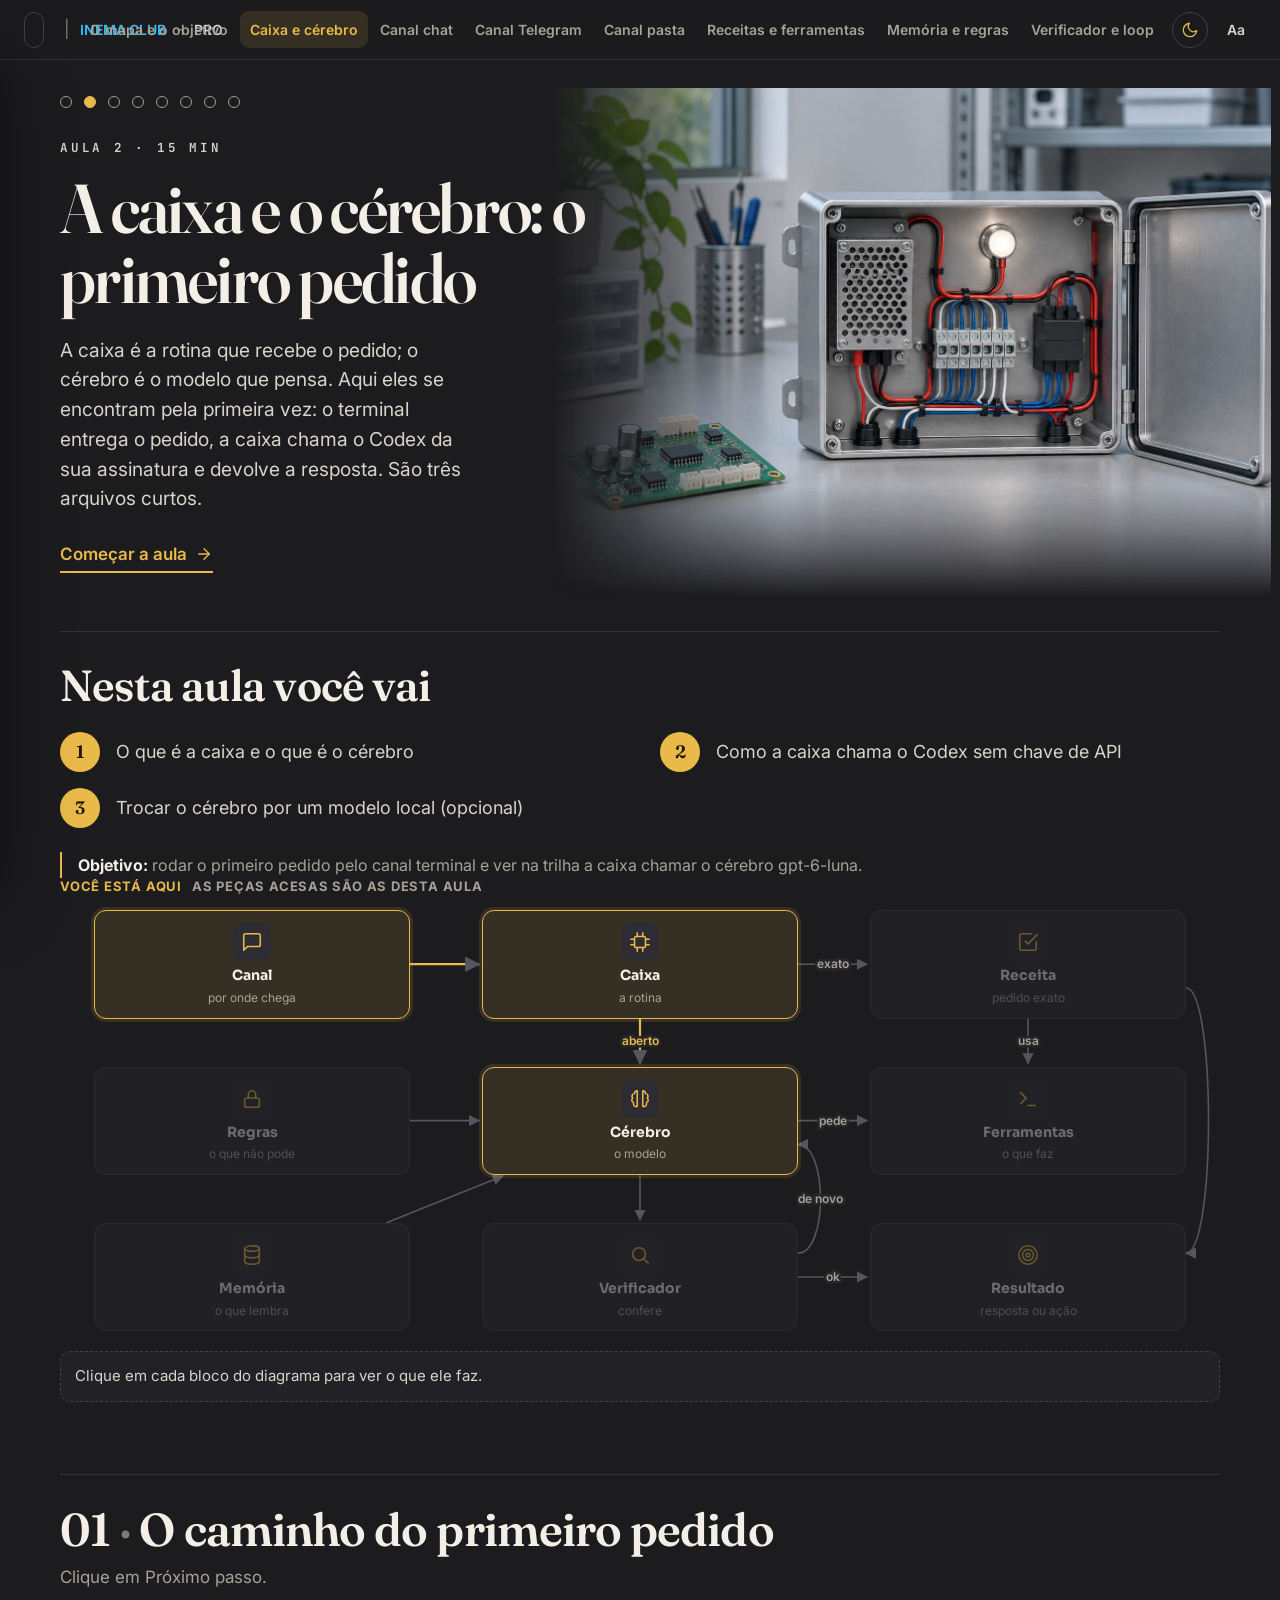
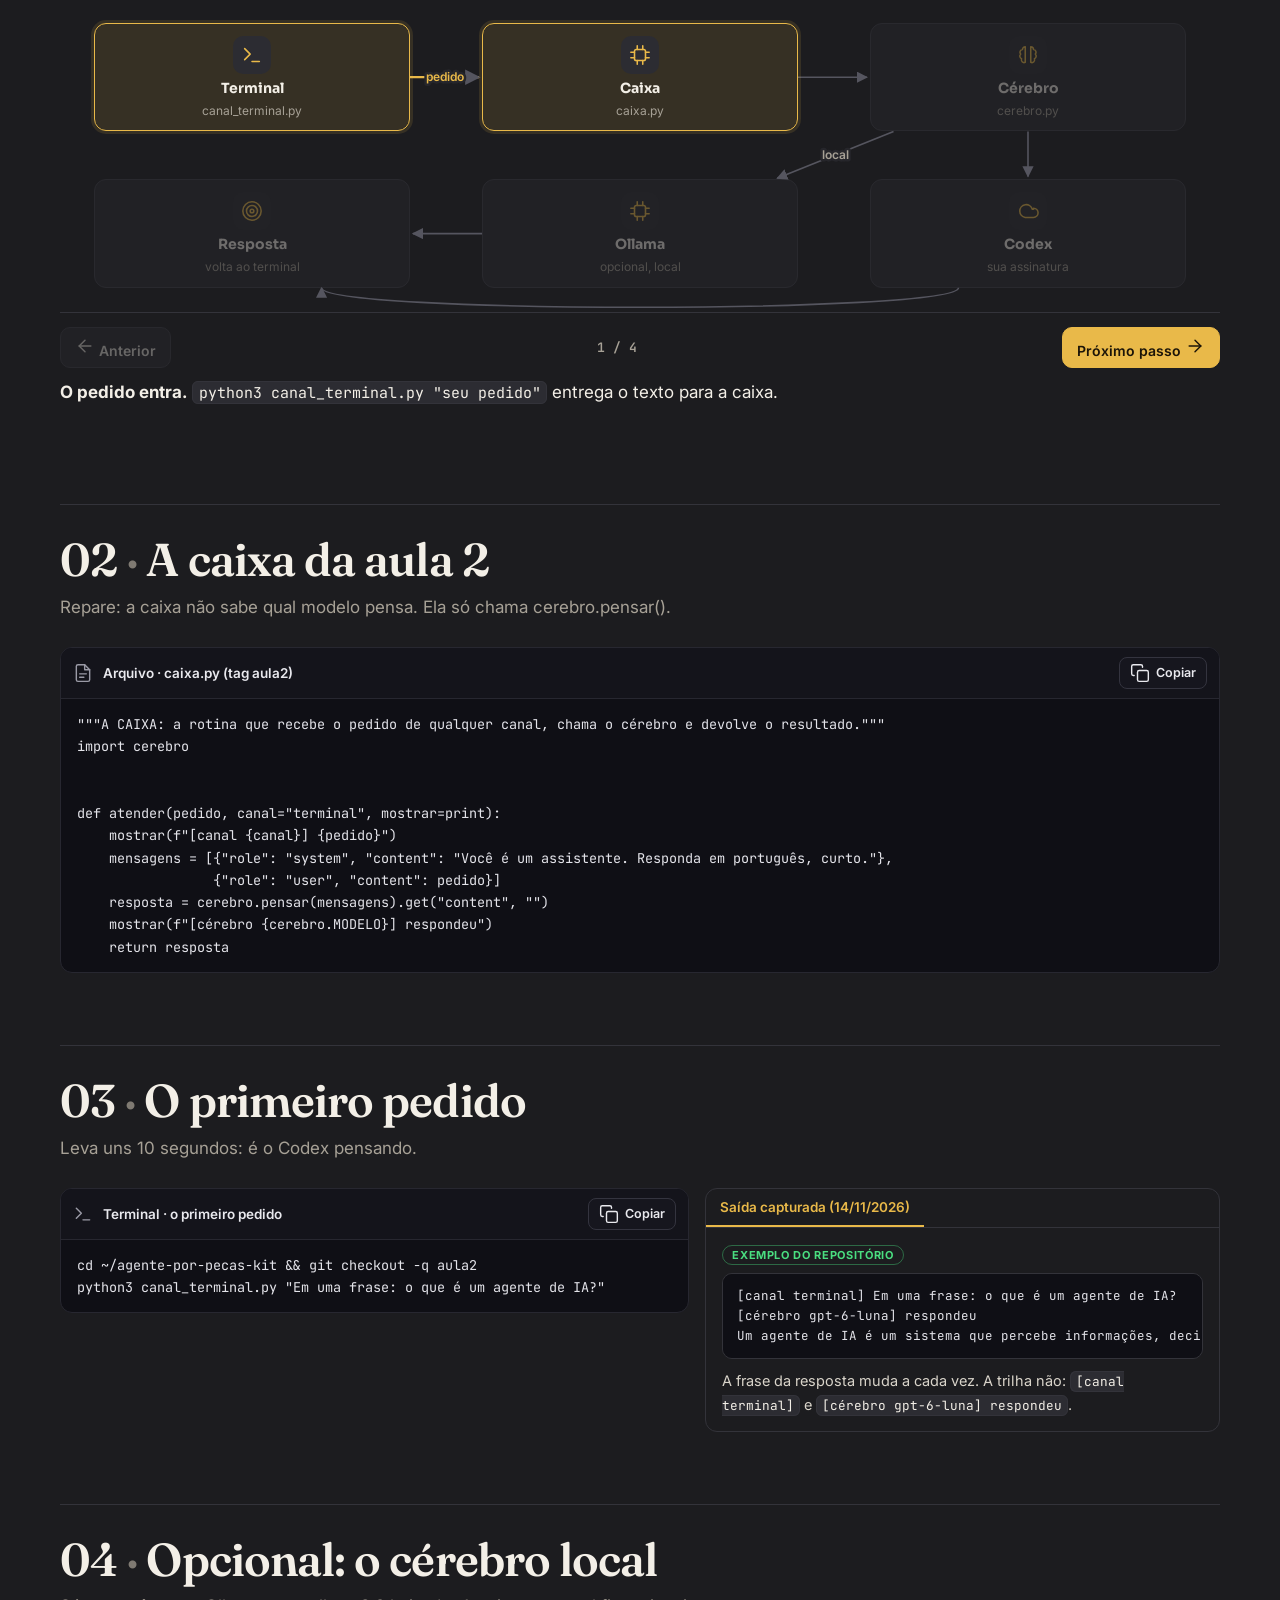
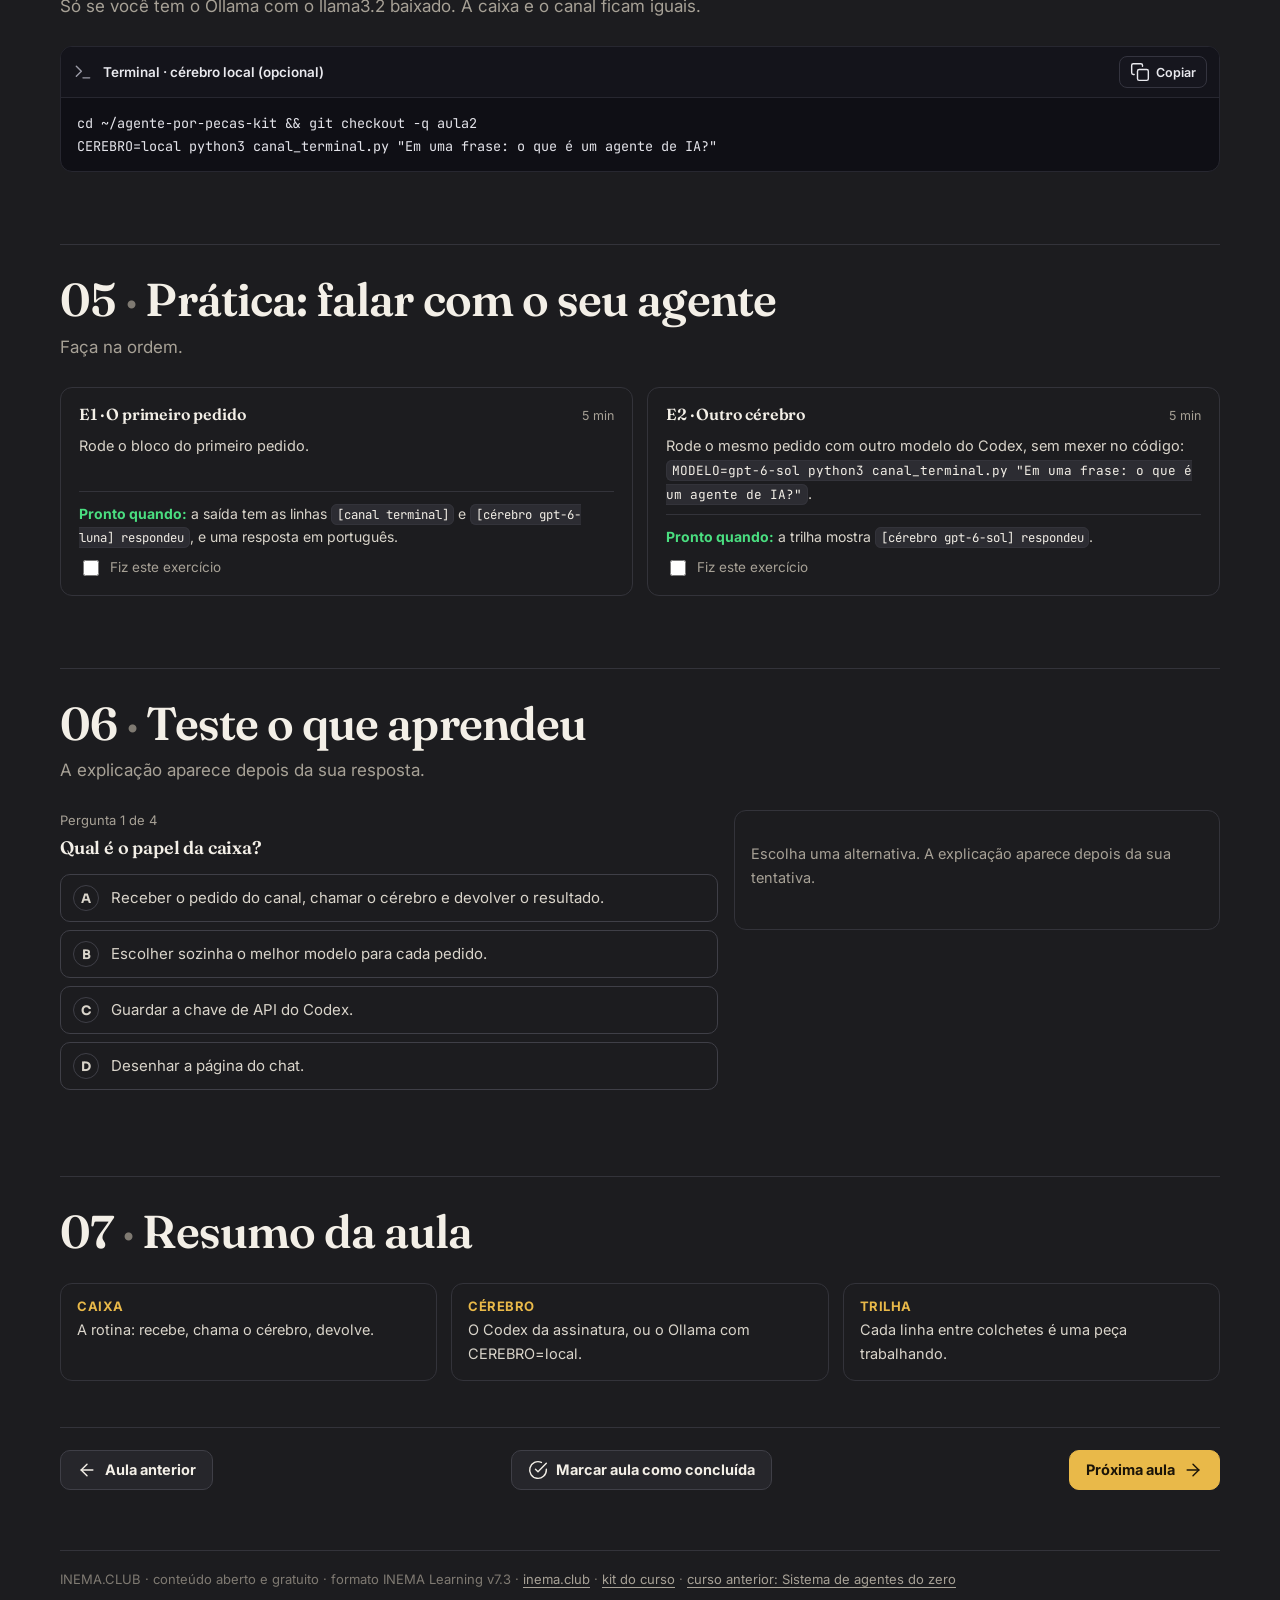
==== aulas/caixa-cerebro/index.html @ eccbba72 "curso v7.3: 8 aulas, mapa das peças, fluxos, imagens e capturas reais" ====
<!DOCTYPE html>
<html lang="pt-BR">
<head>
<meta charset="utf-8"/>
<meta name="viewport" content="width=device-width, initial-scale=1"/>
<title>A caixa e o cérebro: o primeiro pedido · Agente por peças · INEMA</title>
<meta name="description" content="A caixa é a rotina que recebe o pedido; o cérebro é o modelo que pensa. Aqui eles se encontram pela primeira vez: o terminal entrega o pedido, a caixa chama o Codex da sua assinatura e devolve a resposta. São três arquivos curtos."/>
<meta property="og:title" content="A caixa e o cérebro: o primeiro pedido · Agente por peças · INEMA"/>
<meta property="og:description" content="A caixa é a rotina que recebe o pedido; o cérebro é o modelo que pensa. Aqui eles se encontram pela primeira vez: o terminal entrega o pedido, a caixa chama o Codex da sua assinatura e devolve a resposta. São três arquivos curtos."/>
<meta property="og:image" content="https://inematds.github.io/agente-por-pecas-v73/assets/img/capa.jpg"/>
<meta name="theme-color" content="#0c0c10"/>
<link rel="icon" href="../../assets/img/favicon.svg" type="image/svg+xml"/>
<link rel="canonical" href="https://inematds.github.io/agente-por-pecas-v73/aulas/caixa-cerebro/"/>
<link rel="preconnect" href="https://fonts.googleapis.com"/><link rel="preconnect" href="https://fonts.gstatic.com" crossorigin/>
<link href="https://fonts.googleapis.com/css2?family=Inter:wght@400;500;600;700&family=JetBrains+Mono:wght@400;600&family=Sora:wght@600;700;800&family=Fraunces:opsz,wght@9..144,500;9..144,600;9..144,700&display=swap" rel="stylesheet"/>
<link rel="stylesheet" href="../../assets/v71.css"/>
<link rel="stylesheet" href="../../assets/v72.css"/>
<link rel="stylesheet" href="../../assets/v73-fluxo.css"/>
<meta name="generator" content="INEMA Learning 7.16.23"/>
<script>try{if(JSON.parse(localStorage.getItem("agente-por-pecas-v73:tema"))==="papel")document.documentElement.setAttribute("data-tema","papel")}catch(e){}</script>
</head><body data-curso="agente-por-pecas-v73" data-aula="caixa-cerebro" data-total="8" data-total-ex="17"><a class="skip" href="#conteudo">Pular para o conteúdo</a><header class="topo"><div class="esq"><button type="button" class="menu-btn" aria-expanded="false" aria-controls="lado"><svg class="ico" viewBox="0 0 24 24" aria-hidden="true"><line x1="3" y1="6" x2="21" y2="6"/><line x1="3" y1="12" x2="21" y2="12"/><line x1="3" y1="18" x2="21" y2="18"/></svg><span class="sr">Aulas</span></button><a class="marca" href="../../index.html"><svg class="ico" viewBox="0 0 24 24" aria-hidden="true"><rect x="4" y="8" width="16" height="12" rx="3"/><path d="M12 4v4"/><circle cx="12" cy="3" r="1"/><circle cx="9" cy="14" r="1.2"/><circle cx="15" cy="14" r="1.2"/></svg><span>Agente por peças</span></a><span class="sep">|</span><a class="club" href="https://inema.club" target="_blank" rel="noopener">INEMA.CLUB</a><span class="tr">-</span><a class="pro" href="https://inema.pro" target="_blank" rel="noopener">PRO</a></div><nav class="dir" aria-label="Aulas"><a href="../../aulas/objetivo/index.html" class="tlink" title="O mapa do agente, e o objetivo do seu"><span class="curto">A1</span><span class="longo">O mapa e o objetivo</span></a><a href="../../aulas/caixa-cerebro/index.html" class="tlink on" aria-current="page" title="A caixa e o cérebro: o primeiro pedido"><span class="curto">A2</span><span class="longo">Caixa e cérebro</span></a><a href="../../aulas/chat/index.html" class="tlink" title="Canal chat: o seu agente numa página web"><span class="curto">A3</span><span class="longo">Canal chat</span></a><a href="../../aulas/telegram/index.html" class="tlink" title="Canal Telegram: o agente no seu celular"><span class="curto">A4</span><span class="longo">Canal Telegram</span></a><a href="../../aulas/pasta/index.html" class="tlink" title="Canal pasta: o robô que trabalha sem conversa"><span class="curto">A5</span><span class="longo">Canal pasta</span></a><a href="../../aulas/receitas-ferramentas/index.html" class="tlink" title="Receita ou cérebro: o pedido exato não precisa de IA"><span class="curto">A6</span><span class="longo">Receitas e ferramentas</span></a><a href="../../aulas/memoria-regras/index.html" class="tlink" title="Memória e regras: o que ele lembra e o que ele não pode"><span class="curto">A7</span><span class="longo">Memória e regras</span></a><a href="../../aulas/verificador/index.html" class="tlink" title="Verificador e loop: só diz pronto depois de conferir"><span class="curto">A8</span><span class="longo">Verificador e loop</span></a><button type="button" class="tema-btn" title="Trocar tema claro/escuro"><svg class="ico sol" viewBox="0 0 24 24" aria-hidden="true"><circle cx="12" cy="12" r="4"/><path d="M12 2v2M12 20v2M4.9 4.9l1.4 1.4M17.7 17.7l1.4 1.4M2 12h2M20 12h2M4.9 19.1l1.4-1.4M17.7 6.3l1.4-1.4"/></svg><svg class="ico lua" viewBox="0 0 24 24" aria-hidden="true"><path d="M21 12.8A9 9 0 1 1 11.2 3a7 7 0 0 0 9.8 9.8z"/></svg><span class="sr">Trocar tema claro/escuro</span></button><div class="aa"><button type="button" class="aa-btn" aria-expanded="false" aria-controls="aparencia" title="Aparência">Aa</button><div class="aa-pop" id="aparencia" hidden><p>Tema</p><div class="aa-seg"><button type="button" data-tema="escuro">Escuro</button><button type="button" data-tema="papel">Papel claro</button></div><p style="margin-top:12px">Tamanho do texto</p><div class="aa-seg"><button type="button" data-escala="0.9">A−</button><button type="button" data-escala="1">A</button><button type="button" data-escala="1.12">A+</button></div></div></div></nav></header><div class="casca"><aside class="lado" id="lado" aria-label="Aulas"><a class="voltar" href="https://inema.club/"><svg class="ico" viewBox="0 0 24 24" aria-hidden="true"><line x1="19" y1="12" x2="5" y2="12"/><polyline points="12 19 5 12 12 5"/></svg>INEMA.CLUB · todos os cursos</a><p class="curso-nome">Agente por peças</p><p class="curso-sub">Canal, caixa, cérebro e verificador</p><div class="ind"><span class="ind-rot">Estudo (aulas)</span><span class="prog-txt"><span data-pct>0</span>%</span></div><div class="prog" aria-hidden="true"><i></i></div><div class="ind"><span class="ind-rot">Prática declarada</span><span class="prog-txt"><span data-prat>0</span>/17</span></div><div class="prog pratica" aria-hidden="true"><i></i></div><p class="ind-nota">Prática = exercícios que você marcou como feitos. A comprovação vem na prova da certificação.</p><ol class="lista-aulas"><li><a href="../../aulas/objetivo/index.html" data-slug="objetivo" class=""><span class="st" aria-hidden="true"></span><span>1. Mapa e objetivo<small>12 min</small></span></a></li><li><a href="../../aulas/caixa-cerebro/index.html" data-slug="caixa-cerebro" class="atual" aria-current="page"><span class="st" aria-hidden="true"></span><span>2. Caixa e cérebro<small>15 min</small></span></a></li><li><a href="../../aulas/chat/index.html" data-slug="chat" class=""><span class="st" aria-hidden="true"></span><span>3. Canal chat<small>15 min</small></span></a></li><li><a href="../../aulas/telegram/index.html" data-slug="telegram" class=""><span class="st" aria-hidden="true"></span><span>4. Canal Telegram<small>20 min</small></span></a></li><li><a href="../../aulas/pasta/index.html" data-slug="pasta" class=""><span class="st" aria-hidden="true"></span><span>5. Canal pasta<small>15 min</small></span></a></li><li><a href="../../aulas/receitas-ferramentas/index.html" data-slug="receitas-ferramentas" class=""><span class="st" aria-hidden="true"></span><span>6. Receitas e ferramentas<small>15 min</small></span></a></li><li><a href="../../aulas/memoria-regras/index.html" data-slug="memoria-regras" class=""><span class="st" aria-hidden="true"></span><span>7. Memória e regras<small>18 min</small></span></a></li><li><a href="../../aulas/verificador/index.html" data-slug="verificador" class=""><span class="st" aria-hidden="true"></span><span>8. Verificador e loop<small>20 min</small></span></a></li></ol><div class="estudo"><p class="es-tit">Seu estudo</p><details class="es-bloco" data-es="desempenho"><summary><svg class="ico" viewBox="0 0 24 24" aria-hidden="true"><line x1="18" y1="20" x2="18" y2="10"/><line x1="12" y1="20" x2="12" y2="4"/><line x1="6" y1="20" x2="6" y2="14"/></svg><span>Desempenho nos testes</span><span class="es-cont" data-es-cont="desempenho"></span></summary><div class="es-corpo" data-es-corpo="desempenho"></div></details><details class="es-bloco" data-es="notas"><summary><svg class="ico" viewBox="0 0 24 24" aria-hidden="true"><path d="M12 20h9"/><path d="M16.5 3.5a2.1 2.1 0 0 1 3 3L7 19l-4 1 1-4z"/></svg><span>Minhas anotações</span><span class="es-cont" data-es-cont="notas"></span></summary><div class="es-corpo" data-es-corpo="notas"></div></details><details class="es-bloco" data-es="dados"><summary><svg class="ico" viewBox="0 0 24 24" aria-hidden="true"><ellipse cx="12" cy="5" rx="8" ry="3"/><path d="M4 5v14c0 1.7 3.6 3 8 3s8-1.3 8-3V5"/><path d="M4 12c0 1.7 3.6 3 8 3s8-1.3 8-3"/></svg><span>Copiar meus dados</span><span class="es-cont" data-es-cont="dados"></span></summary><div class="es-corpo" data-es-corpo="dados"><p class="es-exp">Seu progresso, suas anotações e as notas dos testes ficam só neste navegador. Baixe uma cópia (.json) para guardar ou para continuar em outro computador ou navegador; lá, carregue a cópia. Carregar soma com o que já existe e não apaga nada.</p><div class="es-acoes"><button type="button" class="es-btn es-exportar"><svg class="ico" viewBox="0 0 24 24" aria-hidden="true"><path d="M21 15v4a2 2 0 0 1-2 2H5a2 2 0 0 1-2-2v-4"/><polyline points="7 10 12 15 17 10"/><line x1="12" y1="15" x2="12" y2="3"/></svg>Baixar cópia</button><label class="es-btn es-importar"><svg class="ico" viewBox="0 0 24 24" aria-hidden="true"><path d="M21 15v4a2 2 0 0 1-2 2H5a2 2 0 0 1-2-2v-4"/><polyline points="17 8 12 3 7 8"/><line x1="12" y1="3" x2="12" y2="15"/></svg>Carregar cópia<input type="file" class="sr" accept=".json,application/json"/></label></div><p class="es-msg" aria-live="polite"></p></div></details></div><script type="application/json" id="estudo-dados">{"txt": {"titulo": "Seu estudo", "continuar": "Continuar de onde parei", "comecar": "Começar pela aula 1", "cta_continuar": "Continuar a aula {n}", "hoje": "hoje", "ontem": "ontem", "ha_dias": "há {n} dias", "desempenho": "Desempenho nos testes", "notas": "Minhas anotações", "dados": "Copiar meus dados", "sem_testes": "Nenhum teste feito ainda. O teste fica no fim de cada aula.", "nao_fez": "teste ainda não feito", "ultimo": "Último", "melhor": "Melhor", "tentativas": "tentativas", "tentativa": "tentativa", "tudo_certo": "Acertou tudo no último teste.", "rever": "Para rever", "resposta": "Resposta certa:", "ir_teste": "Refazer o teste", "sem_notas": "Nenhuma anotação ainda. Na aula, selecione um trecho do texto e toque em Marcar ou Anotar.", "so_marcado": "(só marcado)", "marcar": "Marcar", "anotar": "Anotar", "salvar": "Salvar", "apagar": "Apagar marca", "fechar": "Fechar", "nota_ph": "Escreva sua anotação sobre este trecho…", "um_bloco": "Marque dentro de um parágrafo só.", "nao_marca": "Este trecho não pode ser marcado.", "dados_exp": "Seu progresso, suas anotações e as notas dos testes ficam só neste navegador. Baixe uma cópia (.json) para guardar ou para continuar em outro computador ou navegador; lá, carregue a cópia. Carregar soma com o que já existe e não apaga nada.", "exportar": "Baixar cópia", "importar": "Carregar cópia", "import_ok": "Cópia carregada ({n} itens). Atualizando a página…", "import_erro": "Arquivo não reconhecido. Nada foi alterado.", "import_outro": "Esta cópia é de outro curso. Nada foi alterado.", "export_ok": "Cópia baixada."}, "aulas": [{"slug": "objetivo", "num": 1, "t": "Mapa e objetivo", "quiz": {"sec": "s5", "perguntas": [{"p": "Qual é a diferença central entre o chat e um agente?", "certa": "O chat responde em texto; o agente faz a tarefa e confere."}, {"p": "Por que escrever o objetivo.md antes de qualquer código?", "certa": "Porque ele diz o que conferir para saber se está pronto."}, {"p": "Qual frase serve para a parte \"Quando está pronto\"?", "certa": "O pedido \"anote pão\" deixa a palavra pão em lista.txt."}, {"p": "O cérebro do agente neste curso usa…", "certa": "A sua assinatura do ChatGPT, pelo Codex, sem chave de API."}]}}, {"slug": "caixa-cerebro", "num": 2, "t": "Caixa e cérebro", "quiz": {"sec": "s6", "perguntas": [{"p": "Qual é o papel da caixa?", "certa": "Receber o pedido do canal, chamar o cérebro e devolver o resultado."}, {"p": "Para trocar o Codex por um modelo local, o que muda?", "certa": "Nada no código: a variável CEREBRO=local."}, {"p": "Por que o Codex roda numa pasta vazia, só leitura?", "certa": "Porque ele só decide; quem mexe em arquivo é a caixa."}, {"p": "A trilha mostra [cérebro gpt-6-sol] respondeu. O que aconteceu?", "certa": "Você rodou com MODELO=gpt-6-sol."}]}}, {"slug": "chat", "num": 3, "t": "Canal chat", "quiz": {"sec": "s5", "perguntas": [{"p": "O que mudou na caixa para o agente atender pelo chat?", "certa": "Nada: o canal web chama a mesma caixa."}, {"p": "Por que o endereço do chat muda a cada vez que você liga?", "certa": "Porque o canal pede ao sistema uma porta livre."}, {"p": "A página mostrou a resposta mas não a trilha. Onde olhar primeiro?", "certa": "No terminal do canal web: a trilha também sai lá."}, {"p": "Quem pode abrir o seu chat local, do jeito que ele está?", "certa": "Só o seu computador: o servidor escuta em 127.0.0.1."}]}}, {"slug": "telegram", "num": 4, "t": "Canal Telegram", "quiz": {"sec": "s6", "perguntas": [{"p": "Por que o token fica no .env e não no canal_telegram.py?", "certa": "Porque o código vai para o git, e o token controla o bot."}, {"p": "Você mandou a mensagem com o canal desligado. O que acontece?", "certa": "Ela fica guardada no Telegram até o canal ligar e buscar."}, {"p": "Para que serve o arquivo telegram.offset?", "certa": "Lembrar a última mensagem atendida, para não repetir."}, {"p": "Do jeito que está nesta aula, quem o seu bot atende?", "certa": "Qualquer pessoa que achar o bot; a trava vem na aula 7."}]}}, {"slug": "pasta", "num": 5, "t": "Canal pasta", "quiz": {"sec": "s4", "perguntas": [{"p": "O que torna a pasta um canal \"sem interação\"?", "certa": "Ninguém espera a resposta na tela: o resultado vai para feito/."}, {"p": "Por que o robô apaga o arquivo de entrada/ depois de atender?", "certa": "Para o mesmo pedido não ser atendido de novo na próxima volta."}, {"p": "Em que ordem o robô atende os arquivos?", "certa": "Em ordem de nome: por isso 001, 002…"}, {"p": "Quem pode mandar pedidos para o robô da pasta?", "certa": "Quem consegue gravar um arquivo naquela pasta."}]}}, {"slug": "receitas-ferramentas", "num": 6, "t": "Receitas e ferramentas", "quiz": {"sec": "s6", "perguntas": [{"p": "O pedido \"adicione café na lista\" chega. O que acontece?", "certa": "A receita anotar-na-lista faz o passo a passo, sem chamar o cérebro."}, {"p": "No pedido aberto, quem abre o arquivo notas.txt?", "certa": "A caixa, quando o cérebro pede a ferramenta ler."}, {"p": "Por que vale a pena ter receita para um pedido que o cérebro também saberia fazer?", "certa": "Porque a receita sai igual toda vez, na hora e sem cérebro."}, {"p": "A sua receita tem quando: anote a tarefa *. Qual pedido cai nela?", "certa": "Anote a tarefa comprar pilhas."}]}}, {"slug": "memoria-regras", "num": 7, "t": "Memória e regras", "quiz": {"sec": "s7", "perguntas": [{"p": "Na aula 6, o Codex respondeu \"não posso divulgar\". Por que isso não bastou?", "certa": "Porque a ferramenta já tinha lido o segredo antes."}, {"p": "Onde fica a regra \"só a pasta trabalho/\" que não depende do modelo?", "certa": "Na função caminho() das ferramentas."}, {"p": "Pelo Telegram, o cérebro pede para substituir um arquivo que já existe. O que acontece?", "certa": "Recusa: fora do terminal não há como dar o OK."}, {"p": "A memória é guardada em…", "certa": "No arquivo memoria.json, que vai junto em cada pedido."}]}}, {"slug": "verificador", "num": 8, "t": "Verificador e loop", "quiz": {"sec": "s8", "perguntas": [{"p": "Por que o exemplo concreto é melhor que o juiz?", "certa": "Porque o código confere igual toda vez, e o juiz varia."}, {"p": "O verificador reprovou. O que o aviso para o cérebro diz?", "certa": "Que foi reprovado, sem dizer o que era esperado."}, {"p": "Quando o agente cancela?", "certa": "Quando o verificador reprova 3 vezes."}, {"p": "No robô da pasta, onde vai o exemplo concreto?", "certa": "Numa linha esperado: dentro do próprio arquivo do pedido."}]}}]}</script><div class="lado-card">Kit do curso<b>Uma peça por arquivo</b>O agente inteiro, com uma tag por aula (aula2 … aula8) e testes que rodam sem modelo.<br/><a href="https://github.com/inematds/agente-por-pecas-kit" target="_blank" rel="noopener">Abrir o kit no GitHub →</a></div></aside><main class="principal" id="conteudo"><div class="miolo" data-competencias="separar-caixa-de-cerebro;chamar-o-codex;trocar-de-cerebro"><div class="aula-hero com-img"><div class="ah-txt"><nav class="pontos" aria-label="Aulas"><a href="../../aulas/objetivo/index.html" class="pt" data-slug="objetivo" title="O mapa do agente, e o objetivo do seu"><span class="sr">O mapa do agente, e o objetivo do seu</span></a><a href="../../aulas/caixa-cerebro/index.html" class="pt on" data-slug="caixa-cerebro" title="A caixa e o cérebro: o primeiro pedido"><span class="sr">A caixa e o cérebro: o primeiro pedido</span></a><a href="../../aulas/chat/index.html" class="pt" data-slug="chat" title="Canal chat: o seu agente numa página web"><span class="sr">Canal chat: o seu agente numa página web</span></a><a href="../../aulas/telegram/index.html" class="pt" data-slug="telegram" title="Canal Telegram: o agente no seu celular"><span class="sr">Canal Telegram: o agente no seu celular</span></a><a href="../../aulas/pasta/index.html" class="pt" data-slug="pasta" title="Canal pasta: o robô que trabalha sem conversa"><span class="sr">Canal pasta: o robô que trabalha sem conversa</span></a><a href="../../aulas/receitas-ferramentas/index.html" class="pt" data-slug="receitas-ferramentas" title="Receita ou cérebro: o pedido exato não precisa de IA"><span class="sr">Receita ou cérebro: o pedido exato não precisa de IA</span></a><a href="../../aulas/memoria-regras/index.html" class="pt" data-slug="memoria-regras" title="Memória e regras: o que ele lembra e o que ele não pode"><span class="sr">Memória e regras: o que ele lembra e o que ele não pode</span></a><a href="../../aulas/verificador/index.html" class="pt" data-slug="verificador" title="Verificador e loop: só diz pronto depois de conferir"><span class="sr">Verificador e loop: só diz pronto depois de conferir</span></a></nav><p class="kicker">Aula 2 · 15 min</p><h1>A caixa e o cérebro: o primeiro pedido</h1><p class="lead">A caixa é a rotina que recebe o pedido; o cérebro é o modelo que pensa. Aqui eles se encontram pela primeira vez: o terminal entrega o pedido, a caixa chama o Codex da sua assinatura e devolve a resposta. São três arquivos curtos.</p><a class="comecar" href="#s1">Começar a aula <svg class="ico" viewBox="0 0 24 24" aria-hidden="true"><line x1="5" y1="12" x2="19" y2="12"/><polyline points="12 5 19 12 12 19"/></svg></a></div><figure class="ah-img"><img src="../../assets/img/hero/caixa-cerebro.jpg" alt="Uma caixa de metal aberta com fios ligados a uma luz suave, sobre uma bancada." width="1536" height="1024"/></figure></div><div class="nesta2"><h2>Nesta aula você vai</h2><ol><li><b class="dn">1</b><span>O que é a caixa e o que é o cérebro</span></li><li><b class="dn">2</b><span>Como a caixa chama o Codex sem chave de API</span></li><li><b class="dn">3</b><span>Trocar o cérebro por um modelo local (opcional)</span></li></ol><p class="objetivo"><b>Objetivo:</b> rodar o primeiro pedido pelo canal terminal e ver na trilha a caixa chamar o cérebro gpt-6-luna.</p></div><div class="mapa-aula"><p class="mapa-t"><b>Você está aqui</b><span>as peças acesas são as desta aula</span></p><div class="painel fx" data-ligacoes="[{&quot;de&quot;: &quot;canal&quot;, &quot;para&quot;: &quot;caixa&quot;}, {&quot;de&quot;: &quot;caixa&quot;, &quot;para&quot;: &quot;receita&quot;, &quot;rot&quot;: &quot;exato&quot;}, {&quot;de&quot;: &quot;caixa&quot;, &quot;para&quot;: &quot;cerebro&quot;, &quot;rot&quot;: &quot;aberto&quot;}, {&quot;de&quot;: &quot;receita&quot;, &quot;para&quot;: &quot;ferramentas&quot;, &quot;rot&quot;: &quot;usa&quot;}, {&quot;de&quot;: &quot;cerebro&quot;, &quot;para&quot;: &quot;ferramentas&quot;, &quot;rot&quot;: &quot;pede&quot;}, {&quot;de&quot;: &quot;regras&quot;, &quot;para&quot;: &quot;cerebro&quot;}, {&quot;de&quot;: &quot;memoria&quot;, &quot;para&quot;: &quot;cerebro&quot;}, {&quot;de&quot;: &quot;cerebro&quot;, &quot;para&quot;: &quot;verificador&quot;}, {&quot;de&quot;: &quot;verificador&quot;, &quot;para&quot;: &quot;resultado&quot;, &quot;rot&quot;: &quot;ok&quot;}, {&quot;de&quot;: &quot;verificador&quot;, &quot;para&quot;: &quot;cerebro&quot;, &quot;rot&quot;: &quot;de novo&quot;, &quot;volta&quot;: &quot;dir&quot;}, {&quot;de&quot;: &quot;receita&quot;, &quot;para&quot;: &quot;resultado&quot;, &quot;volta&quot;: &quot;dir&quot;}]"><div class="fx-palco"><svg class="fx-setas" aria-hidden="true"></svg><div class="fx-grade" style="--cols:3"><button type="button" class="fx-no aceso" data-id="canal" aria-pressed="false" style="grid-column:1;grid-row:1"><span class="ic"><svg class="ico" viewBox="0 0 24 24" aria-hidden="true"><path d="M21 15a2 2 0 0 1-2 2H7l-4 4V5a2 2 0 0 1 2-2h14a2 2 0 0 1 2 2z"/></svg></span><span class="nome">Canal</span><span class="sub">por onde chega</span><template><b>Canal.</b> Por onde o pedido chega: o terminal, um chat numa página web, o Telegram, ou um arquivo numa pasta, sem ninguém conversando. <a href="../../aulas/caixa-cerebro/index.html">Aula 2</a></template></button><button type="button" class="fx-no aceso" data-id="caixa" aria-pressed="false" style="grid-column:2;grid-row:1"><span class="ic"><svg class="ico" viewBox="0 0 24 24" aria-hidden="true"><rect x="6" y="6" width="12" height="12" rx="2"/><path d="M9 2v4M15 2v4M9 18v4M15 18v4M2 9h4M2 15h4M18 9h4M18 15h4"/></svg></span><span class="nome">Caixa</span><span class="sub">a rotina</span><template><b>Caixa.</b> A máquina com a rotina (o programa) que recebe o pedido de qualquer canal e decide quem faz: a receita ou o cérebro. Arquivo <code>caixa.py</code>. <a href="../../aulas/caixa-cerebro/index.html">Aula 2</a></template></button><button type="button" class="fx-no apagado" data-id="receita" aria-pressed="false" style="grid-column:3;grid-row:1"><span class="ic"><svg class="ico" viewBox="0 0 24 24" aria-hidden="true"><path d="M9 11l3 3L22 4"/><path d="M21 12v7a2 2 0 0 1-2 2H5a2 2 0 0 1-2-2V5a2 2 0 0 1 2-2h11"/></svg></span><span class="nome">Receita</span><span class="sub">pedido exato</span><template><b>Receita.</b> O passo a passo para o pedido exato, sem cérebro (é o RPA). Rápido, igual toda vez e de graça. Arquivos em <code>receitas/</code>. <a href="../../aulas/receitas-ferramentas/index.html">Aula 6</a></template></button><button type="button" class="fx-no apagado" data-id="regras" aria-pressed="false" style="grid-column:1;grid-row:2"><span class="ic"><svg class="ico" viewBox="0 0 24 24" aria-hidden="true"><rect x="4" y="11" width="16" height="10" rx="2"/><path d="M8 11V7a4 4 0 0 1 8 0v4"/></svg></span><span class="nome">Regras</span><span class="sub">o que não pode</span><template><b>Regras.</b> Os limites do trabalho. Escritos em <code>regras.md</code> para o cérebro ler, e travados no código das ferramentas, que não esquece. <a href="../../aulas/memoria-regras/index.html">Aula 7</a></template></button><button type="button" class="fx-no aceso" data-id="cerebro" aria-pressed="false" style="grid-column:2;grid-row:2"><span class="ic"><svg class="ico" viewBox="0 0 24 24" aria-hidden="true"><path d="M9 3a3 3 0 0 0-3 3 3 3 0 0 0-2 5 3 3 0 0 0 1 5 3 3 0 0 0 4 4V3z"/><path d="M15 3a3 3 0 0 1 3 3 3 3 0 0 1 2 5 3 3 0 0 1-1 5 3 3 0 0 1-4 4V3z"/></svg></span><span class="nome">Cérebro</span><span class="sub">o modelo</span><template><b>Cérebro.</b> O modelo que pensa: o Codex da sua assinatura, ou um modelo local no Ollama. Ele não executa nada: só decide e pede. Arquivo <code>cerebro.py</code>. <a href="../../aulas/caixa-cerebro/index.html">Aula 2</a></template></button><button type="button" class="fx-no apagado" data-id="ferramentas" aria-pressed="false" style="grid-column:3;grid-row:2"><span class="ic"><svg class="ico" viewBox="0 0 24 24" aria-hidden="true"><polyline points="4 17 10 11 4 5"/><line x1="12" y1="19" x2="20" y2="19"/></svg></span><span class="nome">Ferramentas</span><span class="sub">o que faz</span><template><b>Ferramentas.</b> O que o agente consegue fazer no mundo: ler, gravar, anotar, lembrar. Quem executa é a caixa. Arquivo <code>ferramentas.py</code>. <a href="../../aulas/receitas-ferramentas/index.html">Aula 6</a></template></button><button type="button" class="fx-no apagado" data-id="memoria" aria-pressed="false" style="grid-column:1;grid-row:3"><span class="ic"><svg class="ico" viewBox="0 0 24 24" aria-hidden="true"><ellipse cx="12" cy="5" rx="8" ry="3"/><path d="M4 5v14c0 1.7 3.6 3 8 3s8-1.3 8-3V5"/><path d="M4 12c0 1.7 3.6 3 8 3s8-1.3 8-3"/></svg></span><span class="nome">Memória</span><span class="sub">o que lembra</span><template><b>Memória.</b> O que o agente sabe de você e guarda de uma conversa para a outra. Arquivo <code>memoria.json</code>. <a href="../../aulas/memoria-regras/index.html">Aula 7</a></template></button><button type="button" class="fx-no apagado" data-id="verificador" aria-pressed="false" style="grid-column:2;grid-row:3"><span class="ic"><svg class="ico" viewBox="0 0 24 24" aria-hidden="true"><circle cx="11" cy="11" r="7"/><line x1="21" y1="21" x2="16.6" y2="16.6"/></svg></span><span class="nome">Verificador</span><span class="sub">confere</span><template><b>Verificador.</b> Confere o resultado contra o pedido. Com um exemplo concreto, o código confere e acerta sempre; sem exemplo, outro cérebro faz de juiz. Arquivo <code>verificador.py</code>. <a href="../../aulas/verificador/index.html">Aula 8</a></template></button><button type="button" class="fx-no apagado" data-id="resultado" aria-pressed="false" style="grid-column:3;grid-row:3"><span class="ic"><svg class="ico" viewBox="0 0 24 24" aria-hidden="true"><circle cx="12" cy="12" r="10"/><circle cx="12" cy="12" r="6"/><circle cx="12" cy="12" r="2"/></svg></span><span class="nome">Resultado</span><span class="sub">resposta ou ação</span><template><b>Resultado.</b> O que sai: uma resposta, uma ação (um arquivo gravado, uma anotação) ou o aviso de que cancelou depois de 3 tentativas. <a href="../../aulas/objetivo/index.html">Aula 1</a></template></button></div></div><div class="fx-detalhe" aria-live="polite">Clique em cada bloco do diagrama para ver o que ele faz.</div></div></div><section class="secao" id="s1"><div class="sec-cab"><div><h2><span class="sn">01</span><span class="sp" aria-hidden="true"> · </span>O caminho do primeiro pedido</h2><p>Clique em Próximo passo.</p></div></div><div class="painel fx" data-ligacoes="[{&quot;de&quot;: &quot;terminal&quot;, &quot;para&quot;: &quot;caixa&quot;, &quot;rot&quot;: &quot;pedido&quot;}, {&quot;de&quot;: &quot;caixa&quot;, &quot;para&quot;: &quot;cerebro&quot;}, {&quot;de&quot;: &quot;cerebro&quot;, &quot;para&quot;: &quot;codex&quot;, &quot;rot&quot;: &quot;padrão&quot;}, {&quot;de&quot;: &quot;cerebro&quot;, &quot;para&quot;: &quot;local&quot;, &quot;rot&quot;: &quot;local&quot;}, {&quot;de&quot;: &quot;codex&quot;, &quot;para&quot;: &quot;resposta&quot;, &quot;volta&quot;: &quot;baixo&quot;}, {&quot;de&quot;: &quot;local&quot;, &quot;para&quot;: &quot;resposta&quot;}]"><div class="fx-palco"><svg class="fx-setas" aria-hidden="true"></svg><div class="fx-grade" style="--cols:3"><button type="button" class="fx-no" data-id="terminal" aria-pressed="false" style="grid-column:1;grid-row:1"><span class="ic"><svg class="ico" viewBox="0 0 24 24" aria-hidden="true"><polyline points="4 17 10 11 4 5"/><line x1="12" y1="19" x2="20" y2="19"/></svg></span><span class="nome">Terminal</span><span class="sub">canal_terminal.py</span><template><b>Terminal.</b> O canal mais simples: o pedido vem da linha de comando. <code>canal_terminal.py</code> tem 4 linhas.</template></button><button type="button" class="fx-no" data-id="caixa" aria-pressed="false" style="grid-column:2;grid-row:1"><span class="ic"><svg class="ico" viewBox="0 0 24 24" aria-hidden="true"><rect x="6" y="6" width="12" height="12" rx="2"/><path d="M9 2v4M15 2v4M9 18v4M15 18v4M2 9h4M2 15h4M18 9h4M18 15h4"/></svg></span><span class="nome">Caixa</span><span class="sub">caixa.py</span><template><b>Caixa.</b> Monta a conversa (instruções + pedido) e chama o cérebro. Imprime a trilha: <code>[canal …]</code>, <code>[cérebro …]</code>.</template></button><button type="button" class="fx-no" data-id="cerebro" aria-pressed="false" style="grid-column:3;grid-row:1"><span class="ic"><svg class="ico" viewBox="0 0 24 24" aria-hidden="true"><path d="M9 3a3 3 0 0 0-3 3 3 3 0 0 0-2 5 3 3 0 0 0 1 5 3 3 0 0 0 4 4V3z"/><path d="M15 3a3 3 0 0 1 3 3 3 3 0 0 1 2 5 3 3 0 0 1-1 5 3 3 0 0 1-4 4V3z"/></svg></span><span class="nome">Cérebro</span><span class="sub">cerebro.py</span><template><b>Cérebro.</b> Escolhe quem pensa. Por padrão, o Codex; com <code>CEREBRO=local</code>, o Ollama.</template></button><button type="button" class="fx-no" data-id="codex" aria-pressed="false" style="grid-column:3;grid-row:2"><span class="ic"><svg class="ico" viewBox="0 0 24 24" aria-hidden="true"><path d="M18 10h-1.3A7 7 0 1 0 9 19h9a5 5 0 0 0 0-10z"/></svg></span><span class="nome">Codex</span><span class="sub">sua assinatura</span><template><b>Codex.</b> <code>codex exec</code> numa pasta vazia, só leitura, sem chave de API. O modelo padrão é o <code>gpt-6-luna</code>; troque com <code>MODELO=…</code>.</template></button><button type="button" class="fx-no" data-id="local" aria-pressed="false" style="grid-column:2;grid-row:2"><span class="ic"><svg class="ico" viewBox="0 0 24 24" aria-hidden="true"><rect x="6" y="6" width="12" height="12" rx="2"/><path d="M9 2v4M15 2v4M9 18v4M15 18v4M2 9h4M2 15h4M18 9h4M18 15h4"/></svg></span><span class="nome">Ollama</span><span class="sub">opcional, local</span><template><b>Ollama.</b> Módulo à parte (<code>cerebro_local.py</code>) para rodar tudo no seu computador. Precisa do Ollama e de um modelo baixado.</template></button><button type="button" class="fx-no" data-id="resposta" aria-pressed="false" style="grid-column:1;grid-row:2"><span class="ic"><svg class="ico" viewBox="0 0 24 24" aria-hidden="true"><circle cx="12" cy="12" r="10"/><circle cx="12" cy="12" r="6"/><circle cx="12" cy="12" r="2"/></svg></span><span class="nome">Resposta</span><span class="sub">volta ao terminal</span><template><b>Resposta.</b> A resposta volta pela caixa e aparece no terminal.</template></button></div></div><div class="fx-passos" data-passos="[{&quot;acende&quot;: [&quot;terminal&quot;, &quot;caixa&quot;], &quot;ligar&quot;: [&quot;terminal&gt;caixa&quot;], &quot;titulo&quot;: &quot;O pedido entra.&quot;, &quot;texto&quot;: &quot;&lt;code&gt;python3 canal_terminal.py \&quot;seu pedido\&quot;&lt;/code&gt; entrega o texto para a caixa.&quot;}, {&quot;acende&quot;: [&quot;caixa&quot;, &quot;cerebro&quot;, &quot;codex&quot;], &quot;ligar&quot;: [&quot;caixa&gt;cerebro&quot;, &quot;cerebro&gt;codex&quot;], &quot;titulo&quot;: &quot;A caixa chama o cérebro.&quot;, &quot;texto&quot;: &quot;O &lt;code&gt;cerebro.py&lt;/code&gt; chama o Codex da sua assinatura, numa pasta vazia, e espera a resposta.&quot;}, {&quot;acende&quot;: [&quot;codex&quot;, &quot;resposta&quot;], &quot;ligar&quot;: [&quot;codex&gt;resposta&quot;], &quot;titulo&quot;: &quot;A resposta volta.&quot;, &quot;texto&quot;: &quot;A caixa imprime a trilha e a resposta. Pronto: o primeiro pedido.&quot;}, {&quot;acende&quot;: [&quot;cerebro&quot;, &quot;local&quot;, &quot;resposta&quot;], &quot;ligar&quot;: [&quot;cerebro&gt;local&quot;, &quot;local&gt;resposta&quot;], &quot;titulo&quot;: &quot;Ou tudo local.&quot;, &quot;texto&quot;: &quot;Com &lt;code&gt;CEREBRO=local&lt;/code&gt;, o mesmo pedido vai para o Ollama. A caixa não muda nada.&quot;}]"><button type="button" class="fx-ant"><svg class="ico" viewBox="0 0 24 24" aria-hidden="true"><line x1="19" y1="12" x2="5" y2="12"/><polyline points="12 19 5 12 12 5"/></svg> Anterior</button><span class="fx-cont"></span><button type="button" class="fx-prox">Próximo passo <svg class="ico" viewBox="0 0 24 24" aria-hidden="true"><line x1="5" y1="12" x2="19" y2="12"/><polyline points="12 5 19 12 12 19"/></svg></button><p class="fx-leg" aria-live="polite"></p></div></div></section><section class="secao" id="s2"><div class="sec-cab"><div><h2><span class="sn">02</span><span class="sp" aria-hidden="true"> · </span>A caixa da aula 2</h2><p>Repare: a caixa não sabe qual modelo pensa. Ela só chama cerebro.pensar().</p></div></div><div class="cods um"><div><div class="cod"><div class="cod-cab"><svg class="ico" viewBox="0 0 24 24" aria-hidden="true"><path d="M14 2H6a2 2 0 0 0-2 2v16a2 2 0 0 0 2 2h12a2 2 0 0 0 2-2V8z"/><polyline points="14 2 14 8 20 8"/><line x1="8" y1="13" x2="16" y2="13"/><line x1="8" y1="17" x2="13" y2="17"/></svg><b>Arquivo · caixa.py (tag aula2)</b><button type="button" class="copiar" data-rot="Copiar" data-ok="Copiado"><svg class="ico" viewBox="0 0 24 24" aria-hidden="true"><rect x="9" y="9" width="13" height="13" rx="2"/><path d="M5 15H4a2 2 0 0 1-2-2V4a2 2 0 0 1 2-2h9a2 2 0 0 1 2 2v1"/></svg><span>Copiar</span></button></div><pre>&quot;&quot;&quot;A CAIXA: a rotina que recebe o pedido de qualquer canal, chama o cérebro e devolve o resultado.&quot;&quot;&quot;
import cerebro


def atender(pedido, canal=&quot;terminal&quot;, mostrar=print):
    mostrar(f&quot;[canal {canal}] {pedido}&quot;)
    mensagens = [{&quot;role&quot;: &quot;system&quot;, &quot;content&quot;: &quot;Você é um assistente. Responda em português, curto.&quot;},
                 {&quot;role&quot;: &quot;user&quot;, &quot;content&quot;: pedido}]
    resposta = cerebro.pensar(mensagens).get(&quot;content&quot;, &quot;&quot;)
    mostrar(f&quot;[cérebro {cerebro.MODELO}] respondeu&quot;)
    return resposta</pre></div></div></div></section><section class="secao" id="s3"><div class="sec-cab"><div><h2><span class="sn">03</span><span class="sp" aria-hidden="true"> · </span>O primeiro pedido</h2><p>Leva uns 10 segundos: é o Codex pensando.</p></div></div><div class="cods"><div><div class="cod"><div class="cod-cab"><svg class="ico" viewBox="0 0 24 24" aria-hidden="true"><polyline points="4 17 10 11 4 5"/><line x1="12" y1="19" x2="20" y2="19"/></svg><b>Terminal · o primeiro pedido</b><button type="button" class="copiar" data-rot="Copiar" data-ok="Copiado"><svg class="ico" viewBox="0 0 24 24" aria-hidden="true"><rect x="9" y="9" width="13" height="13" rx="2"/><path d="M5 15H4a2 2 0 0 1-2-2V4a2 2 0 0 1 2-2h9a2 2 0 0 1 2 2v1"/></svg><span>Copiar</span></button></div><pre>cd ~/agente-por-pecas-kit &amp;&amp; git checkout -q aula2
python3 canal_terminal.py &quot;Em uma frase: o que é um agente de IA?&quot;</pre></div></div><div class="saida"><div class="saida-tabs" role="tablist"><button type="button" data-alvo="s0" aria-selected="true">Saída capturada (14/11/2026)</button></div><div class="saida-corpo" data-painel="s0"><span class="selo real">Exemplo do repositório</span><pre>[canal terminal] Em uma frase: o que é um agente de IA?
[cérebro gpt-6-luna] respondeu
Um agente de IA é um sistema que percebe informações, decide o que fazer e executa ações para atingir um objetivo.</pre><p>A frase da resposta muda a cada vez. A trilha não: <code>[canal terminal]</code> e <code>[cérebro gpt-6-luna] respondeu</code>.</p></div></div></div></section><section class="secao" id="s4"><div class="sec-cab"><div><h2><span class="sn">04</span><span class="sp" aria-hidden="true"> · </span>Opcional: o cérebro local</h2><p>Só se você tem o Ollama com o llama3.2 baixado. A caixa e o canal ficam iguais.</p></div></div><div class="cods um"><div><div class="cod"><div class="cod-cab"><svg class="ico" viewBox="0 0 24 24" aria-hidden="true"><polyline points="4 17 10 11 4 5"/><line x1="12" y1="19" x2="20" y2="19"/></svg><b>Terminal · cérebro local (opcional)</b><button type="button" class="copiar" data-rot="Copiar" data-ok="Copiado"><svg class="ico" viewBox="0 0 24 24" aria-hidden="true"><rect x="9" y="9" width="13" height="13" rx="2"/><path d="M5 15H4a2 2 0 0 1-2-2V4a2 2 0 0 1 2-2h9a2 2 0 0 1 2 2v1"/></svg><span>Copiar</span></button></div><pre>cd ~/agente-por-pecas-kit &amp;&amp; git checkout -q aula2
CEREBRO=local python3 canal_terminal.py &quot;Em uma frase: o que é um agente de IA?&quot;</pre></div></div></div></section><section class="secao" id="s5"><div class="sec-cab"><div><h2><span class="sn">05</span><span class="sp" aria-hidden="true"> · </span>Prática: falar com o seu agente</h2><p>Faça na ordem.</p></div></div><div class="exs"><article class="exc"><div class="t"><h3>E1 · O primeiro pedido</h3><span class="min">5 min</span></div><p>Rode o bloco do primeiro pedido.</p><p class="pronto"><b>Pronto quando:</b> a saída tem as linhas <code>[canal terminal]</code> e <code>[cérebro gpt-6-luna] respondeu</code>, e uma resposta em português.</p><label><input type="checkbox" data-id="caixa-cerebro-e1"/>Fiz este exercício</label></article><article class="exc"><div class="t"><h3>E2 · Outro cérebro</h3><span class="min">5 min</span></div><p>Rode o mesmo pedido com outro modelo do Codex, sem mexer no código: <code>MODELO=gpt-6-sol python3 canal_terminal.py "Em uma frase: o que é um agente de IA?"</code>.</p><p class="pronto"><b>Pronto quando:</b> a trilha mostra <code>[cérebro gpt-6-sol] respondeu</code>.</p><label><input type="checkbox" data-id="caixa-cerebro-e2"/>Fiz este exercício</label></article></div></section><section class="secao" id="s6"><div class="sec-cab"><div><h2><span class="sn">06</span><span class="sp" aria-hidden="true"> · </span>Teste o que aprendeu</h2><p>A explicação aparece depois da sua resposta.</p></div></div><div class="quiz"><div><div class="q-item"><p class="q-cont">Pergunta 1 de 4</p><p class="q-p">Qual é o papel da caixa?</p><div class="q-ops"><button type="button" class="q-op" data-certa="1"><span class="l">A</span>Receber o pedido do canal, chamar o cérebro e devolver o resultado.</button><button type="button" class="q-op" data-certa="0"><span class="l">B</span>Escolher sozinha o melhor modelo para cada pedido.</button><button type="button" class="q-op" data-certa="0"><span class="l">C</span>Guardar a chave de API do Codex.</button><button type="button" class="q-op" data-certa="0"><span class="l">D</span>Desenhar a página do chat.</button></div><template class="ok"><div class="r ok"><svg class="ico" viewBox="0 0 24 24" aria-hidden="true"><path d="M22 11.1V12a10 10 0 1 1-5.9-9.1"/><polyline points="22 4 12 14 9 11"/></svg>Correto</div>A caixa é a rotina. Ela não pensa: organiza o caminho entre o canal e o cérebro.</template><template class="no"><div class="r no"><svg class="ico" viewBox="0 0 24 24" aria-hidden="true"><circle cx="12" cy="12" r="10"/><line x1="15" y1="9" x2="9" y2="15"/><line x1="9" y1="9" x2="15" y2="15"/></svg>Não é essa</div>A caixa é a rotina. Ela não pensa: organiza o caminho entre o canal e o cérebro.<a class="q-ref" href="#s1"><svg class="ico" viewBox="0 0 24 24" aria-hidden="true"><line x1="5" y1="12" x2="19" y2="12"/><polyline points="12 5 19 12 12 19"/></svg>Rever: O caminho do primeiro pedido</a></template></div><div class="q-item" hidden><p class="q-cont">Pergunta 2 de 4</p><p class="q-p">Para trocar o Codex por um modelo local, o que muda?</p><div class="q-ops"><button type="button" class="q-op" data-certa="0"><span class="l">A</span>A caixa inteira, que é reescrita para o Ollama.</button><button type="button" class="q-op" data-certa="0"><span class="l">B</span>O canal, que passa a falar com o Ollama.</button><button type="button" class="q-op" data-certa="1"><span class="l">C</span>Nada no código: a variável CEREBRO=local.</button><button type="button" class="q-op" data-certa="0"><span class="l">D</span>O objetivo.md, que diz qual modelo usar.</button></div><template class="ok"><div class="r ok"><svg class="ico" viewBox="0 0 24 24" aria-hidden="true"><path d="M22 11.1V12a10 10 0 1 1-5.9-9.1"/><polyline points="22 4 12 14 9 11"/></svg>Correto</div>O <code>cerebro.py</code> lê a variável e chama o módulo local. Caixa e canal não sabem quem pensa.</template><template class="no"><div class="r no"><svg class="ico" viewBox="0 0 24 24" aria-hidden="true"><circle cx="12" cy="12" r="10"/><line x1="15" y1="9" x2="9" y2="15"/><line x1="9" y1="9" x2="15" y2="15"/></svg>Não é essa</div>O <code>cerebro.py</code> lê a variável e chama o módulo local. Caixa e canal não sabem quem pensa.<a class="q-ref" href="#s1"><svg class="ico" viewBox="0 0 24 24" aria-hidden="true"><line x1="5" y1="12" x2="19" y2="12"/><polyline points="12 5 19 12 12 19"/></svg>Rever: O caminho do primeiro pedido</a></template></div><div class="q-item" hidden><p class="q-cont">Pergunta 3 de 4</p><p class="q-p">Por que o Codex roda numa pasta vazia, só leitura?</p><div class="q-ops"><button type="button" class="q-op" data-certa="0"><span class="l">A</span>Porque fica mais rápido sem arquivos.</button><button type="button" class="q-op" data-certa="1"><span class="l">B</span>Porque ele só decide; quem mexe em arquivo é a caixa.</button><button type="button" class="q-op" data-certa="0"><span class="l">C</span>Porque a assinatura do ChatGPT não deixa o Codex gravar arquivos.</button><button type="button" class="q-op" data-certa="0"><span class="l">D</span>Porque o Python não consegue abrir outras pastas.</button></div><template class="ok"><div class="r ok"><svg class="ico" viewBox="0 0 24 24" aria-hidden="true"><path d="M22 11.1V12a10 10 0 1 1-5.9-9.1"/><polyline points="22 4 12 14 9 11"/></svg>Correto</div>O cérebro pensa, a caixa executa. Assim as regras das ferramentas valem sempre (aula 7).</template><template class="no"><div class="r no"><svg class="ico" viewBox="0 0 24 24" aria-hidden="true"><circle cx="12" cy="12" r="10"/><line x1="15" y1="9" x2="9" y2="15"/><line x1="9" y1="9" x2="15" y2="15"/></svg>Não é essa</div>O cérebro pensa, a caixa executa. Assim as regras das ferramentas valem sempre (aula 7).<a class="q-ref" href="#s2"><svg class="ico" viewBox="0 0 24 24" aria-hidden="true"><line x1="5" y1="12" x2="19" y2="12"/><polyline points="12 5 19 12 12 19"/></svg>Rever: A caixa da aula 2</a></template></div><div class="q-item" hidden><p class="q-cont">Pergunta 4 de 4</p><p class="q-p">A trilha mostra [cérebro gpt-6-sol] respondeu. O que aconteceu?</p><div class="q-ops"><button type="button" class="q-op" data-certa="0"><span class="l">A</span>O Codex trocou de modelo sozinho no meio da conversa.</button><button type="button" class="q-op" data-certa="0"><span class="l">B</span>O pedido foi para o cérebro local.</button><button type="button" class="q-op" data-certa="0"><span class="l">C</span>O canal terminal escolheu o modelo pelo pedido.</button><button type="button" class="q-op" data-certa="1"><span class="l">D</span>Você rodou com MODELO=gpt-6-sol.</button></div><template class="ok"><div class="r ok"><svg class="ico" viewBox="0 0 24 24" aria-hidden="true"><path d="M22 11.1V12a10 10 0 1 1-5.9-9.1"/><polyline points="22 4 12 14 9 11"/></svg>Correto</div>O modelo vem da variável <code>MODELO</code>. Sem ela, o padrão é o <code>gpt-6-luna</code>.</template><template class="no"><div class="r no"><svg class="ico" viewBox="0 0 24 24" aria-hidden="true"><circle cx="12" cy="12" r="10"/><line x1="15" y1="9" x2="9" y2="15"/><line x1="9" y1="9" x2="15" y2="15"/></svg>Não é essa</div>O modelo vem da variável <code>MODELO</code>. Sem ela, o padrão é o <code>gpt-6-luna</code>.<a class="q-ref" href="#s5"><svg class="ico" viewBox="0 0 24 24" aria-hidden="true"><line x1="5" y1="12" x2="19" y2="12"/><polyline points="12 5 19 12 12 19"/></svg>Rever: Prática: falar com o seu agente</a></template></div><div class="q-nav"><button type="button" class="btn neutro q-revisar" hidden>Revisar as erradas</button><button type="button" class="btn neutro q-refazer" hidden>Refazer o teste</button><button type="button" class="btn cheio q-prox" hidden data-fim="Ver resultado">Próxima pergunta <svg class="ico" viewBox="0 0 24 24" aria-hidden="true"><line x1="5" y1="12" x2="19" y2="12"/><polyline points="12 5 19 12 12 19"/></svg></button></div></div><div class="q-fb" aria-live="polite"></div><template class="total"><div class="r ok"><svg class="ico" viewBox="0 0 24 24" aria-hidden="true"><path d="M22 11.1V12a10 10 0 1 1-5.9-9.1"/><polyline points="22 4 12 14 9 11"/></svg>Teste concluído</div>Você acertou {a} de {n}. Acertando todas, a aula é marcada como concluída.</template><template class="q-aguarda"><p class="aguarda">Escolha uma alternativa. A explicação aparece depois da sua tentativa.</p></template></div></section><section class="secao" id="s7"><div class="sec-cab"><div><h2><span class="sn">07</span><span class="sp" aria-hidden="true"> · </span>Resumo da aula</h2></div></div><div class="resumo"><div><b>Caixa</b>A rotina: recebe, chama o cérebro, devolve.</div><div><b>Cérebro</b>O Codex da assinatura, ou o Ollama com CEREBRO=local.</div><div><b>Trilha</b>Cada linha entre colchetes é uma peça trabalhando.</div></div></section><div class="fim-aula"><a class="btn neutro" href="../../aulas/objetivo/index.html"><svg class="ico" viewBox="0 0 24 24" aria-hidden="true"><line x1="19" y1="12" x2="5" y2="12"/><polyline points="12 19 5 12 12 5"/></svg>Aula anterior</a><button type="button" class="btn neutro concluir" aria-pressed="false"><svg class="ico" viewBox="0 0 24 24" aria-hidden="true"><path d="M22 11.1V12a10 10 0 1 1-5.9-9.1"/><polyline points="22 4 12 14 9 11"/></svg>Marcar aula como concluída</button><a class="btn cheio" href="../../aulas/chat/index.html">Próxima aula <svg class="ico" viewBox="0 0 24 24" aria-hidden="true"><line x1="5" y1="12" x2="19" y2="12"/><polyline points="12 5 19 12 12 19"/></svg></a></div><footer class="rodape">INEMA.CLUB · conteúdo aberto e gratuito · formato INEMA Learning v7.3 · <a href="https://inema.club/">inema.club</a> · <a href="https://github.com/inematds/agente-por-pecas-kit">kit do curso</a> · <a href="https://inematds.github.io/agentes-do-zero-v72/">curso anterior: Sistema de agentes do zero</a></footer></div></main></div><script src="../../assets/v71.js"></script><script src="../../assets/v72.js"></script><script src="../../assets/v73-fluxo.js"></script></body></html>
---- assets/v71.css ----
/* INEMA Learning v7.1 — layout do mock "Agentes de IA na Prática" + didática v7 */
:root{
  --bg:#0c0c10;--bg2:#101016;--card:#16161e;--card2:#1b1b24;--line:#272730;--line2:#34343f;
  --txt:#e9e9ee;--mut:#9a9aa6;--mut2:#71717c;
  --amb:#FACC15;--amb2:#fde68a;--amb-ink:#1a1206;--amb-a:rgba(250,204,21,.10);--amb-b:rgba(250,204,21,.32);
  --ok:#4ade80;--ok-a:rgba(74,222,128,.10);--bad:#f87171;--bad-a:rgba(248,113,113,.10);--sky:#38bdf8;--sky-h:#7dd3fc;--pro:#cbd5e1;--pro-h:#f1f5f9;
  --txt2:#d4d4db;--line3:#4a4a56;--sf1:#121219;--sf2:#20202a;--pn1:#14141c;--pn2:#111117;--topo-bg:rgba(12,12,16,.94);--amb-t:#FACC15;--amb-t-h:#fde047;--sombra:#000;
  --side:288px;--top:60px;--max:1180px;--r:14px;
  --sora:"Sora",ui-sans-serif,system-ui,sans-serif;--inter:"Inter",ui-sans-serif,system-ui,sans-serif;--mono:"JetBrains Mono",ui-monospace,SFMono-Regular,Menlo,monospace;
}
*{box-sizing:border-box}
[hidden]{display:none!important}
html{background:var(--bg);scroll-behavior:smooth;scroll-padding-top:calc(var(--top) + 16px)}
body{margin:0;background:var(--bg);color:var(--txt);font:16px/1.65 var(--inter);-webkit-font-smoothing:antialiased}
a{color:var(--amb2);text-underline-offset:3px}
img,video,svg{max-width:100%}
code{font-family:var(--mono);font-size:.88em;background:var(--sf2);border:1px solid var(--line);border-radius:6px;padding:.08em .38em;color:var(--txt);overflow-wrap:anywhere}
:focus-visible{outline:2px solid var(--amb);outline-offset:3px;border-radius:8px}
.skip{position:fixed;left:16px;top:-60px;z-index:99;background:var(--amb);color:var(--amb-ink);padding:8px 14px;border-radius:10px;font-weight:700}
.skip:focus{top:10px}
.ico{width:20px;height:20px;flex:none;stroke:currentColor;fill:none;stroke-width:1.7;stroke-linecap:round;stroke-linejoin:round}

/* barra do topo — padrão dos cursos INEMA (v2): curso | INEMA.CLUB - PRO · aulas · Aa */
.topo{position:sticky;top:0;z-index:60;height:var(--top);display:flex;align-items:center;justify-content:space-between;gap:16px;padding:0 24px;background:var(--topo-bg);backdrop-filter:blur(12px);border-bottom:1px solid var(--line)}
.topo .esq{display:flex;align-items:center;gap:10px;min-width:0}
.marca{display:inline-flex;align-items:center;gap:9px;color:var(--amb-t);text-decoration:none;font:700 17px/1 var(--sora);white-space:nowrap}
.marca .ico{width:24px;height:24px}
.marca:hover{color:var(--amb-t-h)}
.topo .sep{color:var(--mut2)}.topo .tr{color:var(--mut2)}
.topo .club{color:var(--sky);font-size:14px;font-weight:600;text-decoration:none}.topo .club:hover{color:var(--sky-h)}
.topo .pro{color:var(--pro);font-size:14px;font-weight:600;text-decoration:none}.topo .pro:hover{color:var(--pro-h)}
.topo .dir{display:flex;align-items:center;gap:2px}
.tlink{padding:7px 10px;border-radius:9px;color:var(--mut);font-size:14px;font-weight:600;text-decoration:none;white-space:nowrap;transition:color .15s,background .15s}
.tlink:hover{color:var(--amb-t);background:var(--amb-a)}
.tlink.on{color:var(--amb-t);background:var(--amb-a)}
.tlink .longo{display:none}
@media (min-width:1280px){.tlink .longo{display:inline}.tlink .curto{display:none}}
.aa{position:relative;margin-left:6px}
.aa-btn{background:none;border:1px solid transparent;border-radius:9px;color:var(--txt2);font:600 14px var(--inter);padding:7px 10px;cursor:pointer}
.aa-btn:hover,.aa-btn[aria-expanded="true"]{border-color:var(--line2);color:var(--txt)}
.aa-pop{position:absolute;right:0;top:calc(100% + 8px);background:var(--card);border:1px solid var(--line2);border-radius:12px;padding:12px;box-shadow:0 20px 50px -10px var(--sombra);min-width:190px}
.aa-pop p{margin:0 0 8px;font-size:12.5px;color:var(--mut)}
.aa-seg{display:flex;gap:6px}
.aa-seg button{flex:1;background:var(--bg2);border:1px solid var(--line2);border-radius:8px;color:var(--txt);font:700 14px var(--inter);padding:7px 0;cursor:pointer}
.aa-seg button[aria-pressed="true"]{background:var(--amb);border-color:var(--amb);color:var(--amb-ink)}
.miolo{zoom:var(--escala,1)}
.menu-btn{display:none;align-items:center;gap:8px;background:var(--card);border:1px solid var(--line);color:var(--txt);border-radius:10px;padding:7px 9px;cursor:pointer}
.sr{position:absolute;width:1px;height:1px;overflow:hidden;clip:rect(0 0 0 0)}


/* tema papel claro (regra INEMA: no fundo claro o amarelo nunca é letra; só preenchimento; links #854d0e) */
html[data-tema="papel"]{
  --bg:#F7F3EA;--bg2:#EFE8DA;--card:#FFFFFF;--card2:#FBF8F2;--line:#E2D9C8;--line2:#D3C8B4;--line3:#B9AC95;
  --txt:#221E18;--txt2:#3A342B;--mut:#5E5546;--mut2:#7A705F;
  --amb-t:#854d0e;--amb-t-h:#713f12;--amb2:#854d0e;--amb-a:rgba(250,204,21,.18);--amb-b:rgba(161,98,7,.45);
  --ok:#0E6B55;--ok-a:rgba(14,107,85,.08);--bad:#A83426;--bad-a:rgba(168,52,38,.07);
  --sky:#0369a1;--sky-h:#075985;--pro:#b45309;--pro-h:#92400e;
  --sf1:#FBF8F2;--sf2:#F1EADD;--pn1:#FFFFFF;--pn2:#FBF8F2;--topo-bg:rgba(247,243,234,.94);--sombra:rgba(60,45,20,.35);
  color-scheme:light}
html[data-tema="papel"] a{text-decoration-color:#FACC15;text-decoration-thickness:2px}
html[data-tema="papel"] .num{background:#FACC15;color:#1a1206;border-color:#EAB308;box-shadow:0 0 0 5px rgba(250,204,21,.22)}
html[data-tema="papel"] .objetivo{background:#FEF9C3;border-left-color:#EAB308}
html[data-tema="papel"] .objetivo b,html[data-tema="papel"] .dg-detalhe b{color:var(--txt);background:linear-gradient(transparent 55%,#FACC15 55%)}
html[data-tema="papel"] .nesta li .ic,html[data-tema="papel"] .dg-no .cab .ic{background:#FEF9C3;border-color:#EAB308;color:#1a1206}
html[data-tema="papel"] .dg-no.forte{background:linear-gradient(180deg,#FEF9C3,#fff 65%);border-color:#EAB308}
html[data-tema="papel"] .dg-no.forte .cab .ic{background:#FACC15}
html[data-tema="papel"] .dg-seta{color:#A16207}
html[data-tema="papel"] .dg-no li .ico{color:#A16207}
html[data-tema="papel"] .btn:not(.cheio):not(.neutro){color:#1a1206;background:#FEF9C3;border-color:#EAB308}
html[data-tema="papel"] .lista-aulas a.atual{background:#FEF9C3;border-color:#EAB308}
html[data-tema="papel"] .tlink.on,html[data-tema="papel"] .tlink:hover{color:#1a1206;background:#FEF9C3}
html[data-tema="papel"] .ptab[aria-selected="true"] .pn{background:#1a1206;color:#FACC15}
html[data-tema="papel"] .hero .banner,html[data-tema="papel"] .lado{box-shadow:none}
/* blocos de código ficam escuros nos dois temas */
.cod,.sim-log{--line:#272730;--line2:#34343f;--mut:#9a9aa6;--txt:#e9e9ee;--card:#16161e;--ok:#4ade80;--amb2:#fde68a}

/* casca */
.casca{display:grid;grid-template-columns:var(--side) minmax(0,1fr);min-height:calc(100vh - var(--top))}
.lado{position:sticky;top:var(--top);height:calc(100vh - var(--top));overflow-y:auto;border-right:1px solid var(--line);padding:22px 18px 30px;background:var(--bg2)}
.voltar{display:inline-flex;gap:8px;align-items:center;color:var(--mut);font-size:14px;text-decoration:none}
.voltar:hover{color:var(--txt)}
.curso-nome{margin:18px 0 2px;font:700 22px/1.2 var(--sora)}
.curso-sub{margin:0;color:var(--mut);font-size:15px}
.prog{margin:16px 0 4px;height:6px;border-radius:99px;background:var(--sf2);overflow:hidden}
.prog i{display:block;height:100%;width:0;background:var(--amb);border-radius:99px;transition:width .4s}
.prog-txt{font-size:13px;color:var(--mut)}
.lista-aulas{list-style:none;margin:22px 0 0;padding:0;display:grid;gap:4px}
.lista-aulas a{display:flex;gap:11px;align-items:flex-start;padding:10px 12px;border-radius:10px;color:var(--mut);text-decoration:none;font-size:14.5px;line-height:1.35;border:1px solid transparent}
.lista-aulas a:hover{background:var(--card);color:var(--txt)}
.lista-aulas a .st{flex:none;width:20px;height:20px;border-radius:50%;border:1.6px solid var(--line2);display:grid;place-items:center;margin-top:1px}
.lista-aulas a.feita .st{background:var(--ok-a);border-color:var(--ok)}
.lista-aulas a.feita .st::after{content:"";width:8px;height:5px;border:2px solid var(--ok);border-top:0;border-right:0;transform:rotate(-45deg) translate(1px,-1px)}
.lista-aulas a.atual{background:var(--amb-a);border-color:var(--amb-b);color:var(--txt)}
.lista-aulas a.atual .st{border-color:var(--amb);background:var(--amb)}
.lista-aulas small{display:block;color:var(--mut2);font-size:12.5px;margin-top:2px}
.lado-card{margin-top:26px;border:1px solid var(--line);border-radius:12px;padding:14px;background:var(--card);font-size:13.5px;color:var(--mut)}
.lado-card b{display:block;color:var(--txt);font-size:14.5px;margin:2px 0 4px}
.lado-card a{display:inline-block;margin-top:8px}

/* principal */
.principal{min-width:0;padding:34px clamp(18px,3.4vw,48px) 80px}
.miolo{max-width:var(--max);margin:0 auto}
.aula-topo{display:flex;gap:24px;align-items:flex-start;justify-content:space-between}
.kicker{margin:0 0 6px;font:600 13px var(--inter);color:var(--mut);letter-spacing:.02em}
h1{margin:0;font:800 clamp(30px,4vw,46px)/1.12 var(--sora);letter-spacing:-.02em}
.lead{margin:12px 0 0;max-width:68ch;color:var(--txt2);font-size:17.5px}
.acoes-topo{display:flex;gap:10px;flex:none;margin-top:8px}
.pill{display:inline-flex;align-items:center;gap:7px;border:1px solid var(--line2);border-radius:99px;padding:7px 13px;font-size:13.5px;color:var(--mut);white-space:nowrap}
.btn{display:inline-flex;align-items:center;gap:8px;border-radius:10px;padding:9px 16px;font:700 14.5px var(--inter);text-decoration:none;cursor:pointer;border:1px solid var(--amb-b);color:var(--amb-t);background:var(--amb-a);white-space:nowrap}
.btn:hover{background:rgba(250,204,21,.18)}
.btn.cheio{background:var(--amb);color:var(--amb-ink);border-color:var(--amb)}
.btn.cheio:hover{background:#fde047}
.btn.neutro{border-color:var(--line2);color:var(--txt);background:var(--card)}

/* nesta aula */
.nesta{margin:26px 0 8px;border:1px solid var(--line);border-radius:var(--r);background:var(--card);padding:18px 20px}
.nesta h2{margin:0 0 14px;font:700 17px var(--sora)}
.nesta ul{list-style:none;margin:0;padding:0;display:grid;grid-template-columns:repeat(4,minmax(0,1fr));gap:14px}
.nesta li{display:flex;gap:12px;align-items:center;font-size:14.5px;color:var(--txt2);line-height:1.35}
.nesta li .ic{flex:none;width:38px;height:38px;border-radius:10px;border:1px solid var(--amb-b);background:var(--amb-a);display:grid;place-items:center;color:var(--amb-t)}
.objetivo{margin:14px 0 0;padding:12px 16px;border-left:3px solid var(--amb);background:var(--bg2);border-radius:0 10px 10px 0;font-size:15px;color:var(--txt2)}
.objetivo b{color:var(--amb-t)}

/* seções numeradas */
.secao{margin-top:46px}
.sec-cab{display:flex;gap:18px;align-items:flex-start;margin-bottom:18px}
.num{flex:none;width:44px;height:44px;border-radius:50%;display:grid;place-items:center;border:1.6px solid var(--amb);color:var(--amb-t);font:700 18px var(--sora);box-shadow:0 0 0 5px var(--amb-a)}
.sec-cab h2{margin:2px 0 2px;font:700 clamp(22px,2.4vw,27px)/1.25 var(--sora);letter-spacing:-.01em}
.sec-cab p{margin:0;color:var(--mut);font-size:15.5px}
.painel{border:1px solid var(--line);border-radius:var(--r);background:linear-gradient(180deg,var(--pn1),var(--pn2));padding:clamp(16px,2.4vw,28px)}
.texto p{margin:0 0 12px;max-width:74ch;color:var(--txt2)}
.texto p:last-child{margin-bottom:0}
.texto b{color:var(--txt)}

/* diagrama (infográfico) */
.dg{display:flex;align-items:stretch;gap:0;justify-content:center}
.dg-no{position:relative;flex:1 1 0;min-width:0;border:1px solid var(--line2);border-radius:12px;background:var(--card);padding:16px 14px;text-align:left;cursor:pointer;color:var(--txt);font:inherit;transition:border-color .2s,box-shadow .2s,transform .2s;display:flex;flex-direction:column;gap:8px}
.dg-no:hover{border-color:var(--line3);transform:translateY(-2px)}
.dg-no.forte{border-color:var(--amb);box-shadow:0 0 0 1px var(--amb-b),0 18px 50px -20px rgba(250,204,21,.35);background:linear-gradient(180deg,rgba(250,204,21,.07),var(--card) 60%)}
.dg-no[aria-pressed="true"]{border-color:var(--amb);box-shadow:0 0 0 3px var(--amb-a)}
.dg-no .cab{display:flex;gap:10px;align-items:center;font:700 15.5px/1.25 var(--sora)}
.dg-no .cab .ic{width:34px;height:34px;border-radius:9px;display:grid;place-items:center;background:var(--sf2);color:var(--amb-t);flex:none}
.dg-no.forte .cab .ic{background:var(--amb);color:var(--amb-ink)}
.dg-no .sub{font-size:13px;color:var(--mut);line-height:1.4}
.dg-no ul{list-style:none;margin:2px 0 0;padding:0;display:grid;gap:6px}
.dg-no li{display:flex;gap:8px;align-items:center;font-size:13px;color:var(--txt2);border:1px solid var(--line);border-radius:8px;padding:6px 8px;background:var(--sf1);line-height:1.3}
.dg-no li .ico{width:15px;height:15px;color:var(--amb-t)}
.dg-seta{flex:none;width:34px;display:grid;place-items:center;color:var(--amb-t);pointer-events:none}
.dg-seta svg{width:24px;height:24px}
.dg-volta{margin-top:12px;border:1.5px dashed var(--amb-b);border-top:0;border-radius:0 0 14px 14px;height:22px;position:relative}
.dg-volta span{position:absolute;left:50%;bottom:-11px;transform:translateX(-50%);background:var(--sf1);padding:0 10px;color:var(--amb-t);font-size:13px;white-space:nowrap}
.dg-detalhe{margin-top:22px;border:1px solid var(--line);border-radius:12px;background:var(--bg2);padding:14px 16px;min-height:56px;font-size:15px;color:var(--txt2)}
.dg-detalhe b{color:var(--amb-t)}
.dg-legenda{margin:12px 0 0;font-size:13px;color:var(--mut2)}
.dg.escada{align-items:flex-end}
.dg.escada .dg-seta{align-self:center}
.dg.escada .dg-no:nth-of-type(2){margin-bottom:28px}.dg.escada .dg-no:nth-of-type(3){margin-bottom:56px}.dg.escada .dg-no:nth-of-type(4){margin-bottom:84px}

/* passos (exploração) */
.passos-tabs{display:grid;grid-template-columns:repeat(var(--n,4),minmax(0,1fr));gap:10px}
.ptab{display:flex;gap:12px;align-items:center;text-align:left;border:1px solid var(--line2);background:var(--card);color:var(--txt);border-radius:12px;padding:12px 14px;cursor:pointer;font:inherit}
.ptab .pn{flex:none;width:32px;height:32px;border-radius:50%;display:grid;place-items:center;background:var(--sf2);color:var(--txt);font:700 14px var(--sora)}
.ptab b{display:block;font:700 14.5px/1.25 var(--sora)}
.ptab small{display:block;color:var(--mut);font-size:12.5px;line-height:1.3;margin-top:2px}
.ptab[aria-selected="true"]{background:var(--amb);border-color:var(--amb);color:var(--amb-ink)}
.ptab[aria-selected="true"] .pn{background:var(--amb-ink);color:var(--amb-t)}
.ptab[aria-selected="true"] small{color:#3f3410}
.pcorpo{margin-top:14px;display:grid;grid-template-columns:minmax(0,1fr) minmax(0,1fr);gap:16px}
.pcorpo[hidden]{display:none}
.pcorpo h3{margin:0 0 8px;font:700 19px var(--sora);color:var(--amb-t)}
.pcorpo p{margin:0 0 10px;color:var(--txt2);font-size:15px}
.ex{border:1px solid var(--line);border-radius:12px;background:var(--bg2);padding:14px 16px;font-size:14.5px;color:var(--txt2)}
.ex .rot{display:block;font:700 13px var(--inter);color:var(--txt);margin-bottom:6px}
.ex q{display:block;color:var(--txt2);font-style:normal}

/* código / prompt */
.cods{display:grid;grid-template-columns:minmax(0,1.1fr) minmax(0,.9fr);gap:16px;align-items:start}
.cods.um{grid-template-columns:1fr}
.cod{border:1px solid var(--line);border-radius:12px;background:#0f0f15;overflow:hidden}
.cod+.cod{margin-top:14px}
.cod-cab{display:flex;align-items:center;gap:10px;padding:9px 12px;border-bottom:1px solid var(--line);background:#14141b;font-size:13.5px;color:var(--mut)}
.cod-cab b{color:var(--txt);font-weight:600}
.copiar{margin-left:auto;display:inline-flex;gap:6px;align-items:center;border:1px solid var(--line2);background:var(--card);color:var(--txt);border-radius:8px;padding:5px 10px;font:600 12.5px var(--inter);cursor:pointer}
.copiar.ok{border-color:var(--ok);color:var(--ok)}
.cod pre{margin:0;padding:14px 16px;overflow-x:auto;font:13.5px/1.65 var(--mono);color:#e4e4ea;white-space:pre}
.cod pre .c{color:#7d7d8a}
.saida{border:1px solid var(--line);border-radius:12px;background:var(--card);overflow:hidden}
.saida-tabs{display:flex;border-bottom:1px solid var(--line)}
.saida-tabs button{background:none;border:0;border-bottom:2px solid transparent;color:var(--mut);padding:10px 14px;font:600 13.5px var(--inter);cursor:pointer}
.saida-tabs button[aria-selected="true"]{color:var(--amb-t);border-bottom-color:var(--amb)}
.saida-corpo{padding:14px 16px;font-size:14.5px;color:var(--txt2)}
.saida-corpo[hidden]{display:none}
.saida-corpo ol,.saida-corpo ul{margin:0;padding-left:20px}
.saida-corpo li{margin:5px 0}
/* 7.5.7: saída de terminal (<pre>) e tabela de números dentro da aba de saída; rola em vez de cortar */
.saida-tabs{flex-wrap:wrap}
.saida-corpo pre{margin:0 0 10px;padding:12px 14px;overflow-x:auto;white-space:pre;font:12.5px/1.6 var(--mono);color:#e4e4ea;background:#0f0f15;border:1px solid var(--line);border-radius:10px}
.saida-corpo p{margin:8px 0 0}
.saida-corpo table{width:100%;border-collapse:collapse;font-size:13.5px;margin:0 0 6px}
.saida-corpo th,.saida-corpo td{border-bottom:1px solid var(--line);padding:6px 8px;text-align:left;vertical-align:top}
.saida-corpo th{color:var(--txt);font-weight:600}
.selo{display:inline-block;margin-bottom:8px;font:700 11px var(--inter);letter-spacing:.06em;text-transform:uppercase;color:var(--mut);border:1px solid var(--line2);border-radius:99px;padding:2px 9px}
.selo.real{color:var(--ok);border-color:rgba(74,222,128,.4)}

/* prática */
.exs{display:grid;grid-template-columns:repeat(2,minmax(0,1fr));gap:14px}
.exc{border:1px solid var(--line);border-radius:12px;background:var(--card);padding:16px 18px;display:flex;flex-direction:column;gap:8px}
.exc .t{display:flex;gap:10px;align-items:baseline;justify-content:space-between}
.exc h3{margin:0;font:700 16px/1.3 var(--sora)}
.exc .min{flex:none;font-size:12.5px;color:var(--mut)}
.exc p{margin:0;font-size:14.5px;color:var(--txt2)}
.exc .pronto{margin-top:auto;border-top:1px solid var(--line);padding-top:10px;font-size:14px;color:var(--txt2)}
.exc .pronto b{color:var(--ok)}
.exc label{display:flex;gap:8px;align-items:center;font-size:13.5px;color:var(--mut);cursor:pointer}
.exc input{accent-color:var(--amb);width:16px;height:16px}

/* vídeo */
.video{border:1px solid var(--line);border-radius:var(--r);overflow:hidden;background:#000}
.video video{display:block;width:100%;aspect-ratio:16/9;background:#000}
.video.vertical video{aspect-ratio:9/16;width:min(100%,360px);margin:0 auto}
.video-leg{display:flex;gap:12px;align-items:center;justify-content:space-between;flex-wrap:wrap;padding:12px 16px;background:var(--card);font-size:14px;color:var(--mut)}
.video-leg b{color:var(--txt)}

/* quiz */
.quiz{display:grid;grid-template-columns:minmax(0,1.15fr) minmax(0,.85fr);gap:16px;align-items:start}
.q-cont{font-size:13px;color:var(--mut);margin:0 0 4px}
.q-p{margin:0 0 14px;font:700 18px/1.35 var(--sora)}
.q-ops{display:grid;grid-template-columns:minmax(0,1fr);gap:8px}
.q-op{display:flex;gap:12px;align-items:center;text-align:left;min-width:0;overflow-wrap:anywhere;border:1px solid var(--line2);background:var(--card);color:var(--txt2);border-radius:10px;padding:10px 12px;font:inherit;font-size:15px;cursor:pointer}
.q-op .l{flex:none;width:26px;height:26px;border-radius:50%;border:1.5px solid var(--line2);display:grid;place-items:center;font:700 13px var(--sora)}
.q-op:hover:not([disabled]){border-color:var(--line3)}
.q-op.certa{border-color:var(--ok);background:var(--ok-a);color:var(--txt)}
.q-op.certa .l{border-color:var(--ok);color:var(--ok)}
.q-op.errada{border-color:var(--bad);background:var(--bad-a)}
.q-op.errada .l{border-color:var(--bad);color:var(--bad)}
.q-op[disabled]{cursor:default}
.q-fb{border:1px solid var(--line);border-radius:12px;background:var(--card);padding:16px;font-size:14.5px;color:var(--txt2);min-height:120px}
.q-fb .r{display:flex;gap:8px;align-items:center;font:700 16px var(--sora);margin-bottom:6px}
.q-fb .r.ok{color:var(--ok)}.q-fb .r.no{color:var(--bad)}
.q-fb .aguarda{color:var(--mut)}
.q-nav{margin-top:14px;display:flex;gap:10px;justify-content:flex-end}
.cert-tag{display:inline-flex;gap:6px;align-items:center;font-size:12px;color:var(--amb-t);border:1px solid var(--amb-b);border-radius:99px;padding:2px 9px;margin-left:8px;vertical-align:middle;font-family:var(--inter);font-weight:600}

/* resumo e rodapé da aula */
.resumo{display:grid;grid-template-columns:repeat(3,minmax(0,1fr));gap:14px}
.resumo div{border:1px solid var(--line);border-radius:12px;background:var(--card);padding:14px 16px;font-size:14.5px;color:var(--txt2)}
.resumo div b{display:block;color:var(--amb-t);font:700 13px var(--inter);letter-spacing:.04em;text-transform:uppercase;margin-bottom:4px}
.fim-aula{margin-top:46px;display:flex;gap:12px;flex-wrap:wrap;justify-content:space-between;align-items:center;border-top:1px solid var(--line);padding-top:22px}
.fim-aula .concluir[aria-pressed="true"]{border-color:var(--ok);color:var(--ok);background:var(--ok-a)}
.links{display:flex;flex-wrap:wrap;gap:10px}
.links a{display:inline-flex;gap:8px;align-items:center;border:1px solid var(--line2);border-radius:10px;padding:8px 12px;color:var(--txt);text-decoration:none;font-size:14px;background:var(--card)}
.links a:hover{border-color:var(--amb-b)}
.rodape{margin-top:60px;color:var(--mut2);font-size:13px;border-top:1px solid var(--line);padding-top:18px}
.rodape a{color:var(--mut)}

/* landing do curso */
.hero{display:grid;grid-template-columns:minmax(0,1fr) minmax(0,1.1fr);gap:36px;align-items:center}
.hero .banner{border:1px solid var(--line);border-radius:16px;overflow:hidden;box-shadow:0 30px 80px -30px var(--sombra)}
.hero .banner img{display:block;width:100%;height:auto}
.numeros{display:flex;gap:26px;flex-wrap:wrap;margin-top:22px}
.numeros div{font-size:13.5px;color:var(--mut)}
.numeros b{display:block;font:800 26px var(--sora);color:var(--txt)}
.grade-aulas{display:grid;grid-template-columns:repeat(3,minmax(0,1fr));gap:14px}
.card-aula{display:flex;flex-direction:column;gap:8px;border:1px solid var(--line);border-radius:14px;background:var(--card);padding:18px;text-decoration:none;color:var(--txt);transition:border-color .2s,transform .2s}
.card-aula:hover{border-color:var(--amb-b);transform:translateY(-2px)}
.card-aula .k{font-size:12.5px;color:var(--amb-t);font-weight:700;letter-spacing:.04em;text-transform:uppercase}
.card-aula h3{margin:0;font:700 18px/1.3 var(--sora)}
.card-aula p{margin:0;color:var(--mut);font-size:14.5px}
.card-aula .m{margin-top:auto;font-size:13px;color:var(--mut2)}
.duas{display:grid;grid-template-columns:repeat(2,minmax(0,1fr));gap:14px}
.duas .painel h3{margin:0 0 8px;font:700 16px var(--sora)}
.duas .painel ul{margin:0;padding-left:20px;color:var(--txt2);font-size:15px}
.duas .painel li{margin:4px 0}

/* responsivo */
@media (max-width:1100px){
  .nesta ul{grid-template-columns:repeat(2,minmax(0,1fr))}
  .cods,.quiz,.pcorpo{grid-template-columns:1fr}
  .grade-aulas{grid-template-columns:repeat(2,minmax(0,1fr))}
  .passos-tabs{grid-template-columns:repeat(2,minmax(0,1fr))}
}
@media (max-width:900px){
  .casca{grid-template-columns:1fr}
  .lado{position:fixed;inset:var(--top) auto 0 0;width:min(320px,88vw);z-index:70;transform:translateX(-105%);transition:transform .25s;box-shadow:20px 0 60px var(--sombra)}
  body.lado-aberto .lado{transform:none}
  .menu-btn{display:inline-flex}
  .tlink{display:none}
  .topo .sep,.topo .club,.topo .tr,.topo .pro{display:none}
  .dg{flex-direction:column}
  .dg-seta{width:30px;height:30px;align-self:center;transform:rotate(90deg)}
  .dg.escada .dg-no{margin-bottom:0!important}
  .hero{grid-template-columns:1fr}
  .resumo,.exs,.duas{grid-template-columns:1fr}
  .aula-topo{flex-direction:column;gap:10px}
}
@media (max-width:560px){
  .principal{padding:24px 16px 60px}
  .nesta ul,.grade-aulas,.passos-tabs{grid-template-columns:1fr}
  .sec-cab{gap:12px}.num{width:38px;height:38px;font-size:16px}
  .topo{padding:0 12px;gap:8px}.marca{font-size:15px}
  .lead{font-size:16.5px}
}
@media (prefers-reduced-motion:reduce){*{transition:none!important;scroll-behavior:auto!important}}

/* simulação da fila */
.simfila .sim-cols{display:grid;grid-template-columns:repeat(4,minmax(0,1fr));gap:14px}
.simfila .col{border:1px solid var(--line);border-radius:12px;background:var(--bg2);padding:12px;min-height:220px}
.simfila .col h3{margin:0 0 10px;display:flex;gap:8px;align-items:center;font:700 14.5px var(--sora)}
.simfila .col[data-col="feito"] h3{color:var(--ok)}.simfila .col[data-col="falhou"] h3{color:var(--bad)}
.simfila .col code{font-size:12px}
.simfila .itens{display:grid;gap:8px}
.simfila .chip{border:1px solid var(--line2);border-radius:9px;background:var(--card);padding:8px 10px;font-size:13.5px;color:var(--txt2);transition:transform .3s,border-color .3s}
.simfila .chip.rodando{border-color:var(--amb);box-shadow:0 0 0 3px var(--amb-a);transform:scale(1.02)}
.simfila [data-col="feito"] .chip{border-color:rgba(74,222,128,.35)}
.simfila [data-col="falhou"] .chip{border-color:rgba(248,113,113,.45)}
.simfila .chip.parada{border-style:dashed;border-color:var(--amb-b)}
.simfila .col[data-col="rodando"] h3{color:var(--amb-t)}
@media (max-width:1100px){.simfila .sim-cols{grid-template-columns:repeat(2,minmax(0,1fr))}}
.simfila .sim-acoes{display:flex;gap:10px;flex-wrap:wrap;margin:16px 0 10px}
.simfila .sim-log{border:1px solid var(--line);border-radius:10px;background:#0f0f15;padding:10px 14px;font:13.5px/1.5 var(--mono);color:var(--amb2)}
@media (max-width:700px){.simfila .sim-cols{grid-template-columns:1fr}.simfila .col{min-height:0}}

/* grades nunca passam da largura (conteúdo largo rola dentro do bloco) */
.cods>*,.quiz>*,.pcorpo>*,.hero>*,.duas>*,.exs>*,.resumo>*,.grade-aulas>*{min-width:0}
.acoes-topo{flex-wrap:wrap}
.cod-cab b{min-width:0;overflow-wrap:anywhere}
@media (max-width:560px){.btn{white-space:normal}}
@media (max-width:900px){.dg-volta{height:auto;border:0;margin-top:14px}.dg-volta span{position:static;transform:none;display:block;white-space:normal;text-align:center;padding:8px 10px;border:1.5px dashed var(--amb-b);border-radius:10px;background:transparent}}
@media (max-width:900px){.dg,.dg.escada{align-items:stretch}}

/* rolagem guiada: o infográfico fica fixo no alto e cada etapa acende os blocos dela */
.scrolly{position:relative}
.sc-fig{position:sticky;top:var(--top);z-index:5;padding:10px 0 8px;background:var(--bg)}
.sc-fig.solto{position:relative;top:auto}
.sc-fig .painel{box-shadow:0 24px 60px -30px var(--sombra)}
.sc-dica{margin:12px 0 0;display:flex;gap:8px;align-items:center;font-size:13px;color:var(--mut)}
.sc-dica .ico{width:16px;height:16px;transform:rotate(90deg);color:var(--amb-t)}
.sc-passos{list-style:none;margin:28px auto 0;padding:0 0 18vh;max-width:640px;position:relative;z-index:4}
.sc-passo{margin:0 0 38vh;padding:18px 22px;border:1px solid var(--line);border-left:3px solid var(--line2);border-radius:14px;background:var(--card);opacity:.5;transition:opacity .3s,border-color .3s,transform .3s}
.sc-passo:last-child{margin-bottom:0}
.sc-passo.ativo{opacity:1;border-left-color:var(--amb);transform:translateX(4px)}
.sc-n{font:700 12px var(--inter);color:var(--amb-t);letter-spacing:.06em}
.sc-passo h3{margin:4px 0 6px;font:700 19px/1.3 var(--sora)}
.sc-passo p{margin:0;color:var(--txt2);font-size:15.5px}
.scrolly.focando .dg-no:not(.foco){opacity:.32;filter:saturate(.5)}
.scrolly .dg-no{transition:opacity .35s,filter .35s,border-color .2s,box-shadow .2s,transform .2s}
.scrolly .dg-no.foco{border-color:var(--amb);box-shadow:0 0 0 3px var(--amb-a),0 18px 50px -24px rgba(250,204,21,.45)}
.scrolly>.dg-legenda{text-align:center}

/* mapa da formação */
.mapa-f{display:flex;align-items:stretch}
.mp-col{flex:1 1 0;min-width:0;cursor:pointer;padding:14px 13px;gap:7px}
.mp-cab{display:flex;gap:10px;align-items:center}
.mp-cab .ic{width:34px;height:34px;border-radius:9px;display:grid;place-items:center;background:var(--sf2);color:var(--amb-t);flex:none}
.mp-col.forte .mp-cab .ic{background:var(--amb);color:var(--amb-ink)}
.mp-cab small{display:block;font:700 11px var(--inter);letter-spacing:.07em;text-transform:uppercase;color:var(--mut)}
.mp-cab b{font:700 15.5px/1.2 var(--sora)}
.mp-sub{margin:0;font-size:12.5px;color:var(--mut);line-height:1.4}
.mp-exs{list-style:none;margin:2px 0 0;padding:0;display:grid;gap:5px}
.mp-ex{width:100%;display:flex;gap:8px;align-items:center;text-align:left;border:1px solid var(--line);background:var(--sf1);color:var(--txt2);border-radius:8px;padding:5px 8px;font:12.5px/1.3 var(--inter);cursor:pointer}
.mp-ex b{flex:none;color:var(--amb-t);font-size:11.5px;min-width:20px}
.mp-ex span{overflow:hidden;text-overflow:ellipsis;white-space:nowrap}
.mp-ex:hover,.mp-ex[aria-pressed="true"]{border-color:var(--amb)}
.mp-saida{margin:3px 0 0;display:flex;gap:6px;align-items:flex-start;font-size:12.5px;line-height:1.35;color:var(--ok)}
.mp-saida .ico{width:15px;height:15px;margin-top:1px}
.mp-aula{display:inline-flex;gap:5px;align-items:center;font-size:12.5px;font-weight:600;color:var(--amb-t);text-decoration:none}
.mp-aula .ico{width:14px;height:14px}
.mp-dep{flex:none;width:40px;display:flex;flex-direction:column;align-items:center;justify-content:center;gap:4px;color:var(--amb-t);pointer-events:none}
.mp-dep .ico{width:22px;height:22px}
.mp-dep small{font-size:10px;color:var(--mut);text-align:center;line-height:1.2}
.mp-fim{margin-top:14px;display:flex;gap:12px;align-items:center;border:1px solid var(--amb-b);background:var(--amb-a);border-radius:12px;padding:12px 16px;font-size:14px;color:var(--txt2)}
.mp-fim>.ico{width:26px;height:26px;color:var(--amb-t)}
.mp-fim b{display:block;color:var(--txt);font:700 15px var(--sora)}
.mp-total{margin-left:auto;font:800 22px var(--sora);color:var(--amb-t);white-space:nowrap}
.mapa-f+.mp-fim+.dg-detalhe{margin-top:12px;min-height:0;font-size:14px}
.dg-detalhe .pq{color:var(--ok);font-weight:700}
.secao.extra{margin-top:40px}
.extra-t{margin:0 0 12px;font:700 18px var(--sora)}
@media (max-width:900px){
  .sc-fig{position:relative;top:auto;background:none}
  .sc-passos{padding-bottom:0;margin-top:16px}
  .sc-passo{margin:0 0 12px;opacity:1}
  .mapa-f{flex-direction:column}
  .mp-dep{width:auto;height:36px;flex-direction:row}
  .mp-dep .ico{transform:rotate(90deg)}
  .mp-ex span{white-space:normal}
  .mp-fim{flex-wrap:wrap}.mp-total{margin-left:0}
}
@media (prefers-reduced-motion:reduce){.sc-passo{opacity:1}.scrolly.focando .dg-no:not(.foco){opacity:.6}}
.mp-exs li{display:block;border:0;padding:0;background:none}
.mp-ex{padding:4px 7px}
.mp-col{padding:12px 12px}
.mp-cab .ic{width:30px;height:30px}
.mp-fim{padding:9px 14px;margin-top:10px}
.mapa-f+.mp-fim+.dg-detalhe{padding:9px 14px}
@media (max-width:1280px){.mp-sub{display:none}.mp-dep small{display:none}.mp-dep{width:26px}}
@media (min-width:901px) and (max-width:1200px){.mapa-f{display:grid;grid-template-columns:repeat(2,minmax(0,1fr));gap:12px}.mp-dep{display:none}}
.mp-exs,.mp-exs li,.mp-ex{min-width:0;max-width:100%}

/* legenda da etapa dentro do painel: no desktop o texto não passa por trás do diagrama */
.sc-cap{margin-top:16px;border-top:1px solid var(--line);padding-top:14px;min-height:118px;transition:opacity .25s}
.sc-cap.troca{opacity:0}
.sc-cap h3{margin:4px 0 6px;font:700 19px/1.3 var(--sora)}
.sc-cap p{margin:0;max-width:78ch;color:var(--txt2);font-size:15.5px}
.sc-cap .pq{color:var(--ok);font-weight:700}
.scrolly.fixo .sc-passos{margin:0;padding:0;max-width:none}
.scrolly.fixo .sc-passo{height:48vh;margin:0;padding:0;border:0;background:none;opacity:0;pointer-events:none;transform:none}
.scrolly.fixo .sc-passo:last-child{height:30vh}
.scrolly:not(.fixo) .sc-cap{display:none}
.scrolly.fixo .mp-det{display:none}

/* ===== rodada de refinamento v7.1 ===== */
/* dois indicadores na barra lateral */
.ind{display:flex;justify-content:space-between;align-items:baseline;margin-top:14px;font-size:13px}
.ind-rot{color:var(--txt2);font-weight:600}
.ind+.prog{margin-top:6px}
.prog.pratica i{background:var(--ok)}
.ind-nota{margin:8px 0 0;font-size:11.5px;line-height:1.4;color:var(--mut2)}

/* conexão desenhada entre blocos + ponto de luz */
.dg-seta{position:relative;width:48px}
.dg-seta svg{width:44px;height:14px;overflow:visible;fill:none;stroke:currentColor;stroke-width:1.8;stroke-linecap:round;stroke-linejoin:round}
.dg-seta .pulso{position:absolute;left:4px;top:50%;width:7px;height:7px;margin-top:-3.5px;border-radius:50%;background:var(--amb);box-shadow:0 0 10px 2px rgba(250,204,21,.7);opacity:0}
.scrolly.focando .dg-seta:has(+ .dg-no.foco) .pulso,.dg:not(.focando) .dg-seta:hover .pulso{animation:corre 1.4s ease-in-out infinite}
@keyframes corre{0%{transform:translateX(0);opacity:0}15%{opacity:1}85%{opacity:1}100%{transform:translateX(34px);opacity:0}}

/* hierarquia: bloco principal maior, com caixas internas */
.dg:not(.escada) .dg-no.forte{flex:1.45 1 0}
.dg-no.forte ul{gap:8px}
.dg-no.forte li{padding:9px 10px;border-color:var(--amb-b);background:rgba(250,204,21,.04)}
.dg-no li span{display:flex;flex-direction:column;gap:1px}
.dg-no li small{font-size:11.5px;color:var(--mut);line-height:1.3}
.dg-no.forte li span{font-weight:600}
.dg-no .cab{font-size:16px}
.dg-no.forte .cab{font-size:17px}

/* botões de etapa no painel */
.sc-nav{display:flex;gap:6px;flex-wrap:wrap;margin-top:16px}
.sc-ir{display:inline-flex;gap:8px;align-items:center;border:1px solid var(--line2);background:var(--card);color:var(--mut);border-radius:99px;padding:5px 12px 5px 5px;font:600 13px var(--inter);cursor:pointer;max-width:320px}
.sc-ir b{flex:none;width:22px;height:22px;border-radius:50%;display:grid;place-items:center;background:var(--sf2);color:var(--txt);font:700 12px var(--sora)}
.sc-ir span{overflow:hidden;text-overflow:ellipsis;white-space:nowrap}
.sc-ir:hover{border-color:var(--amb-b);color:var(--txt)}
.sc-ir[aria-current="step"]{border-color:var(--amb);color:var(--txt);background:var(--amb-a)}
.sc-ir[aria-current="step"] b{background:var(--amb);color:var(--amb-ink)}
.scrolly:not(.fixo) .sc-nav{display:none}
.sc-nav+.sc-cap{margin-top:12px}

/* mapa em duas camadas: visão geral fechada, coluna em foco abre os exercícios */
.mp-cont{margin:2px 0 0;font-size:13px;font-weight:600;color:var(--txt2)}
.mp-feitos{color:var(--ok);margin-left:4px}
.scrolly.fixo .mp-col .mp-exs{display:none}
.scrolly.fixo .mp-col.aberto .mp-exs{display:grid}
.scrolly.fixo .mp-col.aberto .mp-cont{display:none}
.scrolly.fixo .mapa-f .mp-col.aberto{flex:1.6 1 0}
.mp-ex.feito{border-color:rgba(74,222,128,.45)}
.mp-ex.feito b::after{content:" ✓";color:var(--ok)}

/* teste: rever o conceito */
.q-ref{display:inline-flex;gap:6px;align-items:center;margin-top:10px;font-size:14px;font-weight:600;color:var(--amb-t)}
.q-ref .ico{width:15px;height:15px}
.q-nav{flex-wrap:wrap}

/* gerador do plano */
.ger-form{display:flex;gap:16px;align-items:flex-end;flex-wrap:wrap}
.ger-form label{display:flex;flex-direction:column;gap:6px;font-size:13.5px;font-weight:600;color:var(--txt2)}
.ger-form input,.ger-form select{background:var(--bg2);border:1px solid var(--line2);border-radius:10px;color:var(--txt);font:15px var(--inter);padding:9px 12px;min-width:170px;color-scheme:dark}
html[data-tema="papel"] .ger-form input,html[data-tema="papel"] .ger-form select{color-scheme:light}
.ger-res{margin-top:16px;display:grid;gap:14px}
.ger-resumo{display:grid;grid-template-columns:repeat(4,minmax(0,1fr));gap:10px}
.ger-resumo div{border:1px solid var(--line);border-radius:12px;background:var(--card);padding:12px 14px}
.ger-resumo small{display:block;font-size:12px;color:var(--mut)}
.ger-resumo b{font:800 22px var(--sora);color:var(--txt)}
.ger-semanas{list-style:none;margin:0;padding:0;display:grid;grid-template-columns:repeat(4,minmax(0,1fr));gap:10px;counter-reset:s}
.ger-semanas li{border:1px solid var(--line);border-left:3px solid var(--amb);border-radius:10px;background:var(--card);padding:10px 12px;font-size:13.5px;color:var(--txt2)}
.ger-semanas b{display:block;color:var(--txt);font:700 14px var(--sora)}
.ger-md{max-height:340px;overflow:auto}
.ger-acoes{display:flex;gap:10px;flex-wrap:wrap}
@media (max-width:900px){.ger-resumo,.ger-semanas{grid-template-columns:repeat(2,minmax(0,1fr))}}
.scrolly.fixo .sc-cap{height:150px;overflow:hidden}
.scrolly{overflow-anchor:none}
html{overflow-anchor:none}
/* modo fixo compacto: o painel precisa caber em notebook 1366×768 */
.scrolly.fixo .sc-dica{display:none}
.scrolly.fixo .sc-fig .painel{padding:16px 20px}
.scrolly.fixo .sc-nav{margin-top:10px}
.scrolly.fixo .sc-cap{height:112px;margin-top:8px;padding-top:9px}
.scrolly.fixo .sc-cap h3{font-size:17px;margin:2px 0 4px}
.scrolly.fixo .sc-cap p{font-size:15px;line-height:1.5}
.scrolly.fixo .dg-no{padding:12px 12px;gap:6px}
.scrolly.fixo .dg-no li{padding:5px 8px}
.scrolly.fixo .dg-no.forte li{padding:6px 9px}
.scrolly.fixo .dg-volta{margin-top:8px}
.scrolly.fixo .dg.escada .dg-no:nth-of-type(2){margin-bottom:18px}.scrolly.fixo .dg.escada .dg-no:nth-of-type(3){margin-bottom:36px}.scrolly.fixo .dg.escada .dg-no:nth-of-type(4){margin-bottom:54px}
.scrolly.fixo .mp-sub{display:none}
.scrolly.fixo .mp-col{padding:10px 11px;gap:5px}
.scrolly.fixo .mp-ex{padding:3px 7px}
.scrolly.fixo .mp-exs{gap:4px}
.scrolly.fixo .mp-fim{margin-top:8px;padding:7px 14px}
.scrolly.fixo .mp-total{font-size:19px}
.ger-resumo small::first-letter{text-transform:uppercase}
.ger-md{white-space:pre-wrap}
---- assets/v72.css ----
/* INEMA Learning v7.2 — direção "cinematográfico editorial" (maquete H), camada sobre o v71.css.
   Proposta livre para teste: cores e fontes ainda serão validadas contra o inema-design. */
:root{
  --bg:#1c1c1f;--bg2:#222226;--card:#26262b;--card2:#2a2a30;--line:#33333a;--line2:#3f3f47;--line3:#55555f;
  --txt:#f3efe7;--txt2:#d9d4ca;--mut:#a7a196;--mut2:#7f7a72;
  --amb:#E9B949;--amb2:#F2CF79;--amb-ink:#1b1408;--amb-a:rgba(233,185,73,.12);--amb-b:rgba(233,185,73,.45);
  --amb-t:#E9B949;--amb-t-h:#F2CF79;
  --sf1:#222226;--sf2:#2c2c32;--pn1:transparent;--pn2:transparent;--topo-bg:rgba(28,28,31,.94);
  --serif:"Fraunces",Georgia,"Times New Roman",serif;--max:1160px}
html[data-tema="papel"]{
  --bg:#F6F1E7;--bg2:#EFE8DA;--card:#FFFDF8;--card2:#FBF7EE;--line:#E3DACA;--line2:#D2C6B1;--line3:#B7A98F;
  --txt:#1d1a16;--txt2:#38322a;--mut:#62594b;--mut2:#7d7362;
  --amb:#E2B13C;--amb-ink:#1b1408;--amb-a:rgba(226,177,60,.16);--amb-b:rgba(160,112,10,.45);
  --amb-t:#7a5a12;--amb-t-h:#5f450b;--amb2:#7a5a12;
  --sf1:#FBF7EE;--sf2:#EFE6D4;--topo-bg:rgba(246,241,231,.95)}
body{font-size:17px}

/* sem barra lateral fixa: a lista de aulas e os indicadores viram gaveta (botão ☰), em qualquer largura */
.casca{grid-template-columns:1fr}
.lado{position:fixed;inset:var(--top) auto 0 0;width:min(340px,88vw);z-index:70;transform:translateX(-105%);transition:transform .25s;box-shadow:20px 0 60px rgba(0,0,0,.45)}
body.lado-aberto .lado{transform:none}
.menu-btn{display:inline-flex;background:none;border-color:var(--line2)}
.principal{padding:28px clamp(18px,4vw,56px) 90px}

/* sol/lua ao lado do Aa */
.tema-btn{display:inline-grid;place-items:center;width:36px;height:36px;margin-left:6px;border-radius:50%;border:1px solid var(--line2);background:none;color:var(--amb-t);cursor:pointer}
.tema-btn .ico{width:18px;height:18px}
.tema-btn .sol{display:none}
html[data-tema="papel"] .tema-btn .sol{display:block}
html[data-tema="papel"] .tema-btn .lua{display:none}
html[data-tema="papel"] .tema-btn{color:#7a5a12}

/* abertura da aula: texto à esquerda, foto de cinema à direita fundindo no fundo */
.aula-hero{position:relative;display:grid;grid-template-columns:minmax(0,1fr);gap:24px;align-items:center;min-height:0}
.aula-hero.com-img{grid-template-columns:minmax(0,.95fr) minmax(0,1.05fr)}
.ah-txt{position:relative;z-index:2;padding:8px 0 24px}
.pontos{display:flex;gap:12px;margin:0 0 34px}
.pontos .pt{width:12px;height:12px;border-radius:50%;border:1.5px solid var(--mut)}
.pontos .pt.feita{background:var(--mut)}
.pontos .pt.on{background:var(--amb);border-color:var(--amb)}
.aula-hero .kicker{font:600 12.5px/1 var(--mono);letter-spacing:.22em;text-transform:uppercase;color:var(--txt2);margin:0 0 18px}
.aula-hero h1{font:600 clamp(40px,5.4vw,70px)/1.02 var(--serif);letter-spacing:-.025em;font-variation-settings:"opsz" 144}
.aula-hero .lead{margin-top:22px;font-size:clamp(17px,1.5vw,19.5px);line-height:1.55;color:var(--txt2);max-width:34ch}
.comecar{display:inline-flex;gap:8px;align-items:center;margin-top:26px;color:var(--amb-t);font-weight:600;font-size:17px;text-decoration:none;border-bottom:2px solid var(--amb);padding-bottom:3px}
.comecar .ico{width:18px;height:18px;transition:transform .2s}
.comecar:hover .ico{transform:translateX(4px)}
.ah-img{margin:0 calc(-1 * clamp(18px,4vw,56px)) 0 -12%;position:relative;z-index:1;align-self:stretch}
.ah-img img{display:block;width:100%;height:100%;min-height:420px;max-height:560px;object-fit:cover;
  -webkit-mask-image:linear-gradient(to right,transparent 0,#000 34%),linear-gradient(to top,transparent 0,#000 22%);
  -webkit-mask-composite:source-in;mask-image:linear-gradient(to right,transparent 0,#000 34%),linear-gradient(to top,transparent 0,#000 22%);mask-composite:intersect}

/* nesta aula: lista numerada sem caixas */
.nesta2{margin:34px 0 0;padding-top:30px;border-top:1px solid var(--line)}
.nesta2 h2{margin:0 0 22px;font:600 clamp(30px,3.4vw,44px)/1.1 var(--serif);letter-spacing:-.02em}
.nesta2 ol{list-style:none;margin:0;padding:0;display:grid;grid-template-columns:repeat(2,minmax(0,1fr));gap:16px 40px}
.nesta2 li{display:flex;gap:16px;align-items:center;font-size:18px;color:var(--txt2);line-height:1.35}
.dn{flex:none;display:inline-grid;place-items:center;width:40px;height:40px;border-radius:50%;background:var(--amb);color:var(--amb-ink);font:600 18px/1 var(--serif)}
.nesta2 .objetivo{margin:24px 0 0;padding:0 0 0 16px;border-left:2px solid var(--amb);background:none;border-radius:0;font-size:16px;color:var(--mut)}
.nesta2 .objetivo b{color:var(--txt);background:none}
html[data-tema="papel"] .nesta2 .objetivo{background:none;border-left-color:var(--amb)}
html[data-tema="papel"] .nesta2 .objetivo b{background:none}

/* seções: "01 · Título" em serifa grande, sem círculo */
.secao{margin-top:72px}
body[data-aula] .sec-cab,body.inicio .sec-cab{margin-bottom:26px;padding-top:30px;border-top:1px solid var(--line)}
body[data-aula] .sec-cab h2,body.inicio .sec-cab h2{margin:0;font:600 clamp(30px,3.6vw,48px)/1.08 var(--serif);letter-spacing:-.02em}
body[data-aula] .sec-cab p,body.inicio .sec-cab p{margin-top:8px;font-size:17px}
.sn{font-variant-numeric:lining-nums}
.sp{color:var(--mut2)}

/* painéis sem caixa: separação por espaço e linhas finas */
.painel{border:0;background:none;padding:0;box-shadow:none}
.sc-fig .painel{box-shadow:none}
.sc-fig{padding:14px 0 10px;border-bottom:1px solid var(--line)}

/* diagrama: número + nome + linha de explicação, ícone grande embaixo; só o bloco principal tem moldura */
.dg-no{display:grid;grid-template-columns:auto minmax(0,1fr);grid-template-areas:"dn nome" "dn sub" "ic ic" "ul ul";column-gap:12px;row-gap:2px;align-content:start;
  border:1.5px solid transparent;background:none;padding:14px 12px;border-radius:16px}
.dg-no:hover{transform:none;border-color:var(--line2)}
.dg-no .cab{display:contents}
.dg-no .dn{grid-area:dn;align-self:start;width:36px;height:36px;font-size:16px}
.dg-no .nome{grid-area:nome;font:600 21px/1.15 var(--serif);letter-spacing:-.01em;color:var(--txt);align-self:center}
.dg-no .sub{grid-area:sub;font-size:14px;color:var(--mut)}
.dg-no .cab .ic{grid-area:ic;justify-self:center;margin-top:16px;width:104px;height:104px;border-radius:50%;background:var(--sf2);color:var(--txt);display:grid;place-items:center}
.dg-no .cab .ic .ico{width:42px;height:42px;stroke-width:1.4}
.dg-no .cab .ic.foto{background:none;overflow:hidden;width:120px;height:120px;box-shadow:0 14px 40px -18px rgba(0,0,0,.6)}
.dg-no .cab .ic.foto img{width:100%;height:100%;object-fit:cover;display:block}
.dg-no ul{grid-area:ul;margin-top:14px}
.dg-no li{border:0;border-top:1px solid var(--line);border-radius:0;background:none;padding:9px 2px;font-size:14px}
.dg-no li .ico{width:20px;height:20px;color:var(--amb-t)}
.dg-no li small{font-size:12.5px}
.dg-no.forte{border-color:var(--amb);background:none;box-shadow:none}
.dg-no.forte .cab .ic{width:64px;height:64px;background:var(--amb-a);color:var(--amb-t)}
.dg-no.forte .cab .ic .ico{width:30px;height:30px}
.dg-no.forte li{border-color:var(--line);background:none;padding:10px 2px}
.dg-no[aria-pressed="true"],.scrolly .dg-no.foco{border-color:var(--amb);box-shadow:none}
.dg-no:not(.forte)[aria-pressed="true"],.scrolly .dg-no:not(.forte).foco{border-color:var(--line2)}
.scrolly.focando .dg-no:not(.foco){opacity:.42;filter:saturate(.6)}
.dg-seta{color:var(--amb-t);align-self:center;margin-top:60px}
.dg-volta{border-color:var(--amb);border-style:solid;border-width:0 1.5px 1.5px;border-radius:0 0 18px 18px}
.dg-volta span{background:var(--bg);color:var(--amb-t);font-family:var(--serif);font-size:15px}
.dg-detalhe{background:none;border:0;border-left:2px solid var(--amb);border-radius:0;padding:4px 0 4px 16px}
html[data-tema="papel"] .dg-no.forte{background:none}
html[data-tema="papel"] .dg-no .cab .ic,html[data-tema="papel"] .dg-no.forte .cab .ic{border:0}
html[data-tema="papel"] .dg-no .cab .ic{background:var(--sf2);color:var(--txt)}
html[data-tema="papel"] .dg-no.forte .cab .ic{background:var(--amb-a);color:#7a5a12}
html[data-tema="papel"] .dg-seta{color:#a0700a}
/* escada (aula 1): títulos já trazem o número */
.dg.escada .dg-no{grid-template-areas:"nome nome" "sub sub" "ic ic" "ul ul"}

/* modo fixo (rolagem guiada) precisa caber em 1366×768 */
.scrolly.fixo .dg-no{padding:8px 10px;row-gap:0}
.scrolly.fixo .dg-no .cab .ic{width:58px;height:58px;margin-top:8px}
.scrolly.fixo .dg-no .cab .ic .ico{width:26px;height:26px}
.scrolly.fixo .dg-no .cab .ic.foto{width:64px;height:64px}
.scrolly.fixo .dg-no.forte .cab .ic{width:44px;height:44px}
.scrolly.fixo .dg-no.forte .cab .ic .ico{width:22px;height:22px}
.scrolly.fixo .dg-no .nome{font-size:18px}
.scrolly.fixo .dg-no .dn{width:30px;height:30px;font-size:14px}
.scrolly.fixo .dg-no ul{margin-top:6px}
.scrolly.fixo .dg-no li{padding:5px 2px}
.scrolly.fixo .dg-seta{margin-top:34px}
.scrolly.fixo .sc-cap h3{font-family:var(--serif);font-weight:600}

/* passos, código, prática, teste: cartões mais leves */
.sc-passo h3,.sc-cap h3,.pcorpo h3,.q-p,.exc h3{font-family:var(--serif);font-weight:600;letter-spacing:-.01em}
.ptab,.exc,.q-op,.q-fb,.resumo div,.ex,.saida,.links a{background:none}
.extra-t{font-family:var(--serif);font-weight:600;font-size:24px}
.btn.cheio{background:var(--amb);border-color:var(--amb)}
.btn.cheio:hover{background:var(--amb2)}

/* celular */
@media (max-width:900px){
  .aula-hero.com-img{grid-template-columns:1fr}
  .ah-img{order:-1;margin:0 calc(-1 * clamp(18px,4vw,56px));}
  .ah-img img{min-height:0;max-height:300px;-webkit-mask-image:linear-gradient(to top,transparent 0,#000 30%);mask-image:linear-gradient(to top,transparent 0,#000 30%)}
  .pontos{margin-bottom:22px}
  .nesta2 ol{grid-template-columns:1fr}
  .dg-seta{margin-top:0}
  .dg-no{grid-template-columns:auto auto minmax(0,1fr);grid-template-areas:"dn ic nome" "dn ic sub" "ul ul ul";column-gap:14px}
  .dg-no .cab .ic{margin-top:0;width:64px;height:64px}
  .dg-no .cab .ic .ico{width:28px;height:28px}
  .dg-no .cab .ic.foto{width:64px;height:64px}
  .dg.escada .dg-no{grid-template-areas:"ic nome" "ic sub" "ul ul";grid-template-columns:auto minmax(0,1fr)}
  .tema-btn{width:32px;height:32px}
}
@media (max-width:560px){
  .principal{padding:18px 16px 60px}
  .ah-img{margin:0 -16px}
  .aula-hero h1{font-size:38px}
  .nesta2 li{font-size:16.5px}
  .dn{width:34px;height:34px;font-size:16px}
}

/* título da seção preso junto com o diagrama: some o original, aparece este */
.sc-tit{display:none}
.scrolly.fixo .sc-tit{display:flex;align-items:baseline;gap:10px;margin:0 0 8px;padding:2px 2px 0;font:600 19px/1.25 var(--serif);color:var(--txt);opacity:0;transform:translateY(-4px);transition:opacity .25s,transform .25s;white-space:nowrap;overflow:hidden;text-overflow:ellipsis}
.scrolly.fixo.tit-on .sc-tit{opacity:1;transform:none}
.sc-tit .sc-aula{font:700 11.5px var(--inter);letter-spacing:.12em;text-transform:uppercase;color:var(--mut)}
.sc-tit .sn{color:var(--amb-t)}
.sc-tit .sp{color:var(--mut);margin:0 -4px}
@media (prefers-reduced-motion:reduce){.scrolly.fixo .sc-tit{transition:none}}
.sc-tit .sc-t{flex:none}
.sc-tit .sc-sub{min-width:0;overflow:hidden;text-overflow:ellipsis;font:400 15px var(--inter);color:var(--mut);margin-left:6px}

/* ===== página inicial v7.2: mesma direção das aulas ===== */
.ini-hero h1{font-size:clamp(38px,4.6vw,62px)}
.ini-hero .lead{max-width:40ch}
.ini-acoes{display:flex;flex-wrap:wrap;gap:14px 28px;align-items:baseline;margin-top:26px}
.ini-acoes .comecar{margin-top:0}
.ini-link{color:var(--txt2);font-weight:600;font-size:16px;text-decoration:none;border-bottom:1px solid var(--line2);padding-bottom:3px}
.ini-link:hover{color:var(--txt);border-color:var(--txt2)}
.ini-num{list-style:none;margin:30px 0 0;padding:26px 0 0;border-top:1px solid var(--line);display:grid;grid-template-columns:repeat(4,minmax(0,1fr));gap:20px}
.ini-num li{display:flex;flex-direction:column;gap:4px}
.ini-num b{font:600 clamp(36px,4vw,52px)/1 var(--serif);color:var(--amb-t);font-variant-numeric:lining-nums}
.ini-num span{color:var(--mut);font-size:15px}
.ini-aulas{list-style:none;margin:0;padding:0;display:grid;grid-template-columns:repeat(3,minmax(0,1fr));gap:40px 32px}
.ini-aula{display:flex;flex-direction:column;gap:16px;text-decoration:none;color:inherit}
.ia-img{display:block;aspect-ratio:3/2;border-radius:12px;overflow:hidden;background:var(--sf2)}
.ia-img img{display:block;width:100%;height:100%;object-fit:cover;transition:transform .5s}
.ini-aula:hover .ia-img img{transform:scale(1.035)}
.ia-txt{display:flex;flex-direction:column;gap:8px}
.ia-txt .kicker{display:flex;align-items:center;gap:8px;font:600 12px/1 var(--mono);letter-spacing:.2em;text-transform:uppercase;color:var(--txt2);margin:0}
.ia-ok{display:none;color:var(--ok)}
.ia-ok .ico{width:15px;height:15px}
.ini-aula.feita .ia-ok{display:inline-flex}
.ia-t{font:600 clamp(23px,2.1vw,28px)/1.15 var(--serif);letter-spacing:-.015em;color:var(--txt)}
.ini-aula:hover .ia-t{color:var(--amb-t)}
.ia-l{color:var(--mut);font-size:15.5px;line-height:1.5;display:-webkit-box;-webkit-line-clamp:3;-webkit-box-orient:vertical;overflow:hidden}
.ini-duas{display:grid;grid-template-columns:repeat(2,minmax(0,1fr));gap:40px 56px;padding-top:30px;border-top:1px solid var(--line)}
.ini-duas h2{margin:0 0 22px;font:600 clamp(28px,3vw,40px)/1.1 var(--serif);letter-spacing:-.02em}
.ini-duas ol{list-style:none;margin:0;padding:0;display:grid;gap:16px}
.ini-duas li{display:flex;gap:16px;align-items:flex-start;font-size:17px;color:var(--txt2);line-height:1.45}
.ini-duas .dn{width:34px;height:34px;font-size:16px}
@media (max-width:1100px){.ini-aulas{grid-template-columns:repeat(2,minmax(0,1fr))}}
@media (max-width:900px){.ini-num{grid-template-columns:repeat(2,minmax(0,1fr))}.ini-duas{grid-template-columns:minmax(0,1fr)}}
@media (max-width:560px){.ini-aulas{grid-template-columns:minmax(0,1fr)}.ia-img{aspect-ratio:16/9}}

/* mapa da formação: a coluna também é .dg-no, mas não usa a grade do bloco do diagrama (no celular os exercícios caíam numa coluna de 0px) */
.mp-col.dg-no{display:flex;flex-direction:column;grid-template-areas:none;grid-template-columns:none}

/* ---------- seu estudo: marca-texto, anotação, gaveta (v7.2) ---------- */
:root{--nt-bg:rgba(233,185,73,.34);--nt-sombra:0 18px 50px rgba(0,0,0,.5)}
html[data-tema="papel"]{--nt-bg:rgba(226,177,60,.5);--nt-sombra:0 14px 40px rgba(60,40,10,.18)}
mark.nt{background:linear-gradient(transparent 48%,var(--nt-bg) 48%);color:inherit;cursor:pointer;border-radius:2px;padding:0 1px}
mark.nt.com-nota::after{content:"";display:inline-block;width:6px;height:6px;margin:0 0 0 3px;border-radius:50%;background:var(--amb);vertical-align:.45em}
mark.nt.piscar{animation:nt-pisca 1.1s ease 2}
@keyframes nt-pisca{50%{background:var(--nt-bg);box-shadow:0 0 0 3px var(--amb-b)}}
@media (prefers-reduced-motion:reduce){mark.nt.piscar{animation:none;box-shadow:0 0 0 2px var(--amb-b)}}
.nt-barra{position:fixed;z-index:90;display:flex;align-items:center;gap:4px;padding:4px;background:var(--card);border:1px solid var(--line2);border-radius:12px;box-shadow:var(--nt-sombra)}
.nt-b{min-height:38px;padding:8px 13px;border:0;border-radius:9px;background:transparent;color:var(--txt);font:600 14px/1 var(--sora);cursor:pointer}
.nt-b:hover,.nt-b:focus-visible{background:var(--sf2)}
.nt-b.cheio{background:var(--amb);color:var(--amb-ink)}
.nt-aviso{padding:8px 10px;font-size:14px;color:var(--txt2)}
.nt-pop{position:fixed;z-index:95;width:min(380px,calc(100vw - 32px));padding:16px;background:var(--card);border:1px solid var(--line2);border-radius:14px;box-shadow:var(--nt-sombra)}
.nt-q{margin:0 0 10px;padding:2px 0 2px 12px;border-left:3px solid var(--amb);color:var(--txt2);font:500 15px/1.45 var(--serif)}
.nt-ta{display:block;width:100%;min-height:96px;padding:10px 12px;resize:vertical;background:var(--bg);color:var(--txt);border:1px solid var(--line2);border-radius:10px;font:16px/1.5 var(--inter)}
.nt-ta:focus{outline:2px solid var(--amb-b);outline-offset:1px}
.nt-acoes{display:flex;flex-wrap:wrap;gap:6px;margin-top:10px}
@media (max-width:640px){.nt-pop{left:16px!important;right:16px;bottom:16px;top:auto!important;width:auto}}
.estudo{margin-top:24px;padding-top:16px;border-top:1px solid var(--line)}
.es-tit{margin:0 0 4px;font:600 12px/1.3 var(--sora);letter-spacing:.14em;text-transform:uppercase;color:var(--mut)}
.es-jornada{margin:14px 0 4px}
.es-cont-link{display:block;padding:12px 14px;border:1px solid var(--amb-b);border-radius:12px;background:var(--amb-a);color:var(--txt);text-decoration:none}
.es-cont-link small{display:block;margin-bottom:3px;font:600 12px/1.3 var(--sora);letter-spacing:.06em;color:var(--amb-t)}
.es-cont-link b{display:block;font:600 16px/1.3 var(--serif)}
.es-cont-link:hover{border-color:var(--amb)}
.es-bloco{border-bottom:1px solid var(--line)}
.es-bloco summary{display:flex;align-items:center;gap:9px;padding:11px 0;list-style:none;cursor:pointer;font:600 14.5px/1.3 var(--sora);color:var(--txt)}
.es-bloco summary::-webkit-details-marker{display:none}
.es-bloco summary .ico{width:18px;height:18px;color:var(--amb-t)}
.es-bloco summary::after{content:"";width:7px;height:7px;margin-left:6px;border-right:1.7px solid var(--mut);border-bottom:1.7px solid var(--mut);transform:rotate(45deg) translateY(-2px);transition:transform .2s}
.es-bloco[open] summary::after{transform:rotate(-135deg)}
.es-cont{margin-left:auto;font:600 13px/1 var(--sora);color:var(--mut)}
.es-corpo{padding:4px 0 16px;font-size:14px;line-height:1.5}
.es-lista,.es-erros,.es-notas{list-style:none;margin:0;padding:0}
.es-item{margin:0 0 14px}
.es-aula,.es-aula-t{display:block;font-weight:600;color:var(--txt);text-decoration:none}
a.es-aula:hover{color:var(--amb-t)}
.es-sub{display:block;color:var(--mut);font-size:14px}
.es-ok{display:block;color:var(--txt2);font-size:14px}
.es-rot{display:block;margin-top:8px;font:600 12px/1.3 var(--sora);letter-spacing:.1em;text-transform:uppercase;color:var(--amb-t)}
.es-erros li{margin:6px 0;padding-left:10px;border-left:2px solid var(--line2)}
.es-p{display:block;color:var(--txt2)}
.es-r{display:block;color:var(--mut);font-size:14px}
.es-link{display:inline-block;margin-top:6px;font-size:14px;color:var(--amb-t)}
.es-notas li{margin:8px 0}
.es-nota{display:block;text-decoration:none;color:var(--txt2)}
.es-nota q{background:linear-gradient(transparent 55%,var(--nt-bg) 55%)}
.es-nota:hover q{color:var(--txt)}
.es-nt{display:block;margin-top:2px;color:var(--txt);font-size:14px}
.es-vazio,.es-exp{margin:0 0 10px;color:var(--mut);font-size:14px}
.es-acoes{display:flex;flex-wrap:wrap;gap:8px}
.es-btn{display:inline-flex;align-items:center;gap:7px;min-height:40px;padding:8px 13px;border:1px solid var(--line2);border-radius:10px;background:var(--card);color:var(--txt);font:600 14px/1 var(--sora);cursor:pointer}
.es-btn:hover{border-color:var(--amb-b)}
.es-btn .ico{width:17px;height:17px;color:var(--amb-t)}
.es-importar:focus-within{outline:2px solid var(--amb-b);outline-offset:2px}
.es-msg{margin:10px 0 0;color:var(--txt2);font-size:14px}
.es-msg:empty{display:none}
/* 7.3: seletor de idioma no topo (PT · EN · ES) */
.idiomas{display:inline-flex;align-items:center;gap:0;margin-left:8px;border:1px solid var(--line2);border-radius:999px;padding:2px}
.idiomas a{font:600 11.5px var(--inter);letter-spacing:.04em;color:var(--txt2);text-decoration:none;padding:5px 8px;border-radius:999px;line-height:1}
.idiomas a:hover{color:var(--txt)}
.idiomas a.on{background:var(--amb,#FACC15);color:#0c0c10}
html[data-tema="papel"] .idiomas a.on{background:#FACC15;color:#0c0c10}
@media (max-width:560px){.idiomas{margin-left:4px}.idiomas a{padding:5px 6px;font-size:11px}}
/* nome do curso encurta com reticências em vez de passar por baixo do seletor de idioma */
.topo .esq{flex:1 1 auto}.topo .dir{flex:0 0 auto}
.marca{min-width:0;overflow:hidden}.marca>span{overflow:hidden;text-overflow:ellipsis}
/* 7.5.4: cartões dos cursos completos de uma formação (inicio.cursos) */
.ini-cursos{list-style:none;margin:0;padding:0;display:grid;grid-template-columns:repeat(2,minmax(0,1fr));gap:40px 32px}
.ini-curso{display:flex;flex-direction:column;gap:16px;text-decoration:none;color:inherit}
.ini-curso .ia-img{aspect-ratio:16/9}
.ini-curso:hover .ia-img img{transform:scale(1.035)}
.ini-curso:hover .ia-t{color:var(--amb-t)}
.ini-curso .ia-l{-webkit-line-clamp:4}
.ic-ir{display:inline-flex;align-items:center;gap:8px;margin-top:4px;font-weight:600;font-size:15.5px;color:var(--amb-t)}
.ic-ir .ico{width:16px;height:16px}
@media (max-width:640px){.ini-cursos{grid-template-columns:minmax(0,1fr)}}

/* 7.15.23: inicio.visao — o sistema inteiro (diagrama, um nó por aula) e o que fica na pasta no fim */
.ini-visao{margin-top:34px}
.ini-visao .sec-cab h2{font:600 clamp(28px,3vw,40px)/1.1 var(--serif);letter-spacing:-.02em}
.vs-fim{display:grid;grid-template-columns:minmax(0,1fr) minmax(0,1.25fr);gap:20px;margin-top:20px}
.vs-pasta,.vs-saida{border:1px solid var(--line);border-radius:14px;background:var(--bg2);padding:16px 18px;min-width:0}
.vs-rot{display:flex;align-items:center;gap:8px;margin:0 0 12px;font:600 13px/1.3 var(--sora);letter-spacing:.04em;text-transform:uppercase;color:var(--amb-t)}
.vs-rot svg{width:16px;height:16px;flex:none}
.vs-raiz{display:flex;align-items:center;gap:8px;margin:0 0 8px}
.vs-raiz svg{width:18px;height:18px;flex:none;color:var(--amb-t)}
.vs-pasta ul{list-style:none;margin:0 0 0 9px;padding:0 0 0 16px;border-left:1px solid var(--line);display:grid;gap:9px}
.vs-pasta li{display:grid;grid-template-columns:minmax(0,auto) minmax(0,1fr);gap:4px 12px;align-items:baseline;font-size:15px;color:var(--txt2);line-height:1.4}
.vs-pasta code{font:13.5px/1.4 var(--mono);color:var(--txt);white-space:nowrap}
.vs-saida pre{margin:0;padding:12px 14px;overflow-x:auto;white-space:pre;font:12.5px/1.6 var(--mono);color:#e4e4ea;background:#0f0f15;border:1px solid var(--line);border-radius:10px}
@media (min-width:901px){.ini-visao .dg-no .nome{font-size:17px}.ini-visao .dg-no .sub{white-space:nowrap}}
.vs-pasta li code{justify-self:start}
@media (max-width:900px){.vs-fim{grid-template-columns:minmax(0,1fr)}}
@media (max-width:560px){.vs-pasta li{grid-template-columns:minmax(0,1fr);gap:0}}
---- assets/v73-fluxo.css ----
/* INEMA Learning v7.3 — fluxo (seção "fluxo" e mapa das peças) */
.fx{position:relative}
.fx-palco{position:relative;padding:6px 34px}
.fx-grade{position:relative;z-index:1;display:grid;grid-template-columns:repeat(var(--cols),minmax(0,1fr));grid-auto-rows:auto;
  column-gap:clamp(28px,6vw,72px);row-gap:clamp(30px,5vw,48px);align-items:center}
.fx-setas{position:absolute;left:34px;top:6px;z-index:0;overflow:visible;pointer-events:none}
.fx-seta path{fill:none;stroke:var(--line3);stroke-width:1.6}
.fx-seta text{font:600 12px/1 var(--inter);fill:var(--mut);paint-order:stroke;stroke:var(--card);stroke-width:5px;stroke-linejoin:round}
.fx-ponta{fill:var(--line3)}
.fx-seta.on path{stroke:var(--amb);stroke-width:2.2}
.fx-seta.on text{fill:var(--amb-t)}
.fx-no{display:flex;flex-direction:column;align-items:center;gap:6px;min-width:0;padding:12px 8px;border-radius:12px;
  background:var(--card2);border:1px solid var(--line2);color:var(--txt);font:inherit;text-align:center;cursor:pointer;
  transition:border-color .2s,background .2s,opacity .2s,box-shadow .2s}
.fx-no .ic{display:grid;place-items:center;width:38px;height:38px;border-radius:10px;background:var(--sf2);color:var(--amb-t)}
.fx-no .ic .ico{width:22px;height:22px}
.fx-no .nome{font:700 14px/1.2 var(--sora);overflow-wrap:anywhere}
.fx-no .sub{font-size:12px;line-height:1.3;color:var(--mut)}
.fx-no:hover,.fx-no[aria-pressed="true"]{border-color:var(--amb-b)}
.fx-no.aceso{border-color:var(--amb);background:var(--amb-a);box-shadow:0 0 0 3px var(--amb-a)}
.fx-no.apagado{opacity:.38}
.fx-no.apagado:hover,.fx-no.apagado[aria-pressed="true"]{opacity:.8}
.fx-passos{display:grid;grid-template-columns:auto 1fr auto;gap:10px 14px;align-items:center;margin-top:18px;padding-top:14px;border-top:1px solid var(--line)}
.fx-passos .fx-leg{grid-column:1/-1;margin:0;min-height:3.2em}
.fx-passos .fx-cont{justify-self:center;color:var(--mut);font:600 13px var(--mono)}
.fx-passos button{background:var(--sf2);border:1px solid var(--line2);border-radius:10px;color:var(--txt);font:600 14px var(--inter);padding:8px 14px;cursor:pointer}
.fx-passos button:disabled{opacity:.35;cursor:default}
.fx-passos .fx-prox:not(:disabled){background:var(--amb);border-color:var(--amb);color:var(--amb-ink)}
.fx-detalhe{margin-top:14px;padding:12px 14px;border-radius:10px;background:var(--sf1);border:1px dashed var(--line2);color:var(--txt2);font-size:15px}
.mapa-aula{margin:0 0 28px}
.mapa-aula .mapa-t{display:flex;align-items:baseline;gap:10px;margin:0 0 10px;font:700 13px var(--inter);letter-spacing:.06em;text-transform:uppercase;color:var(--mut)}
.mapa-aula .mapa-t b{color:var(--amb-t)}
@media (max-width:700px){
  .fx-palco{padding:4px 20px}
  .fx-setas{left:20px;top:4px}
  .fx-grade{column-gap:36px;row-gap:34px}
  .fx-no{padding:9px 2px;gap:4px}
  .fx-no .ic{width:30px;height:30px}.fx-no .ic .ico{width:18px;height:18px}
  .fx-no .nome{font-size:11.5px;letter-spacing:-.01em;overflow-wrap:normal;word-break:keep-all}
  .fx-no .sub{display:none}
  .fx-seta text{font-size:10px}
}
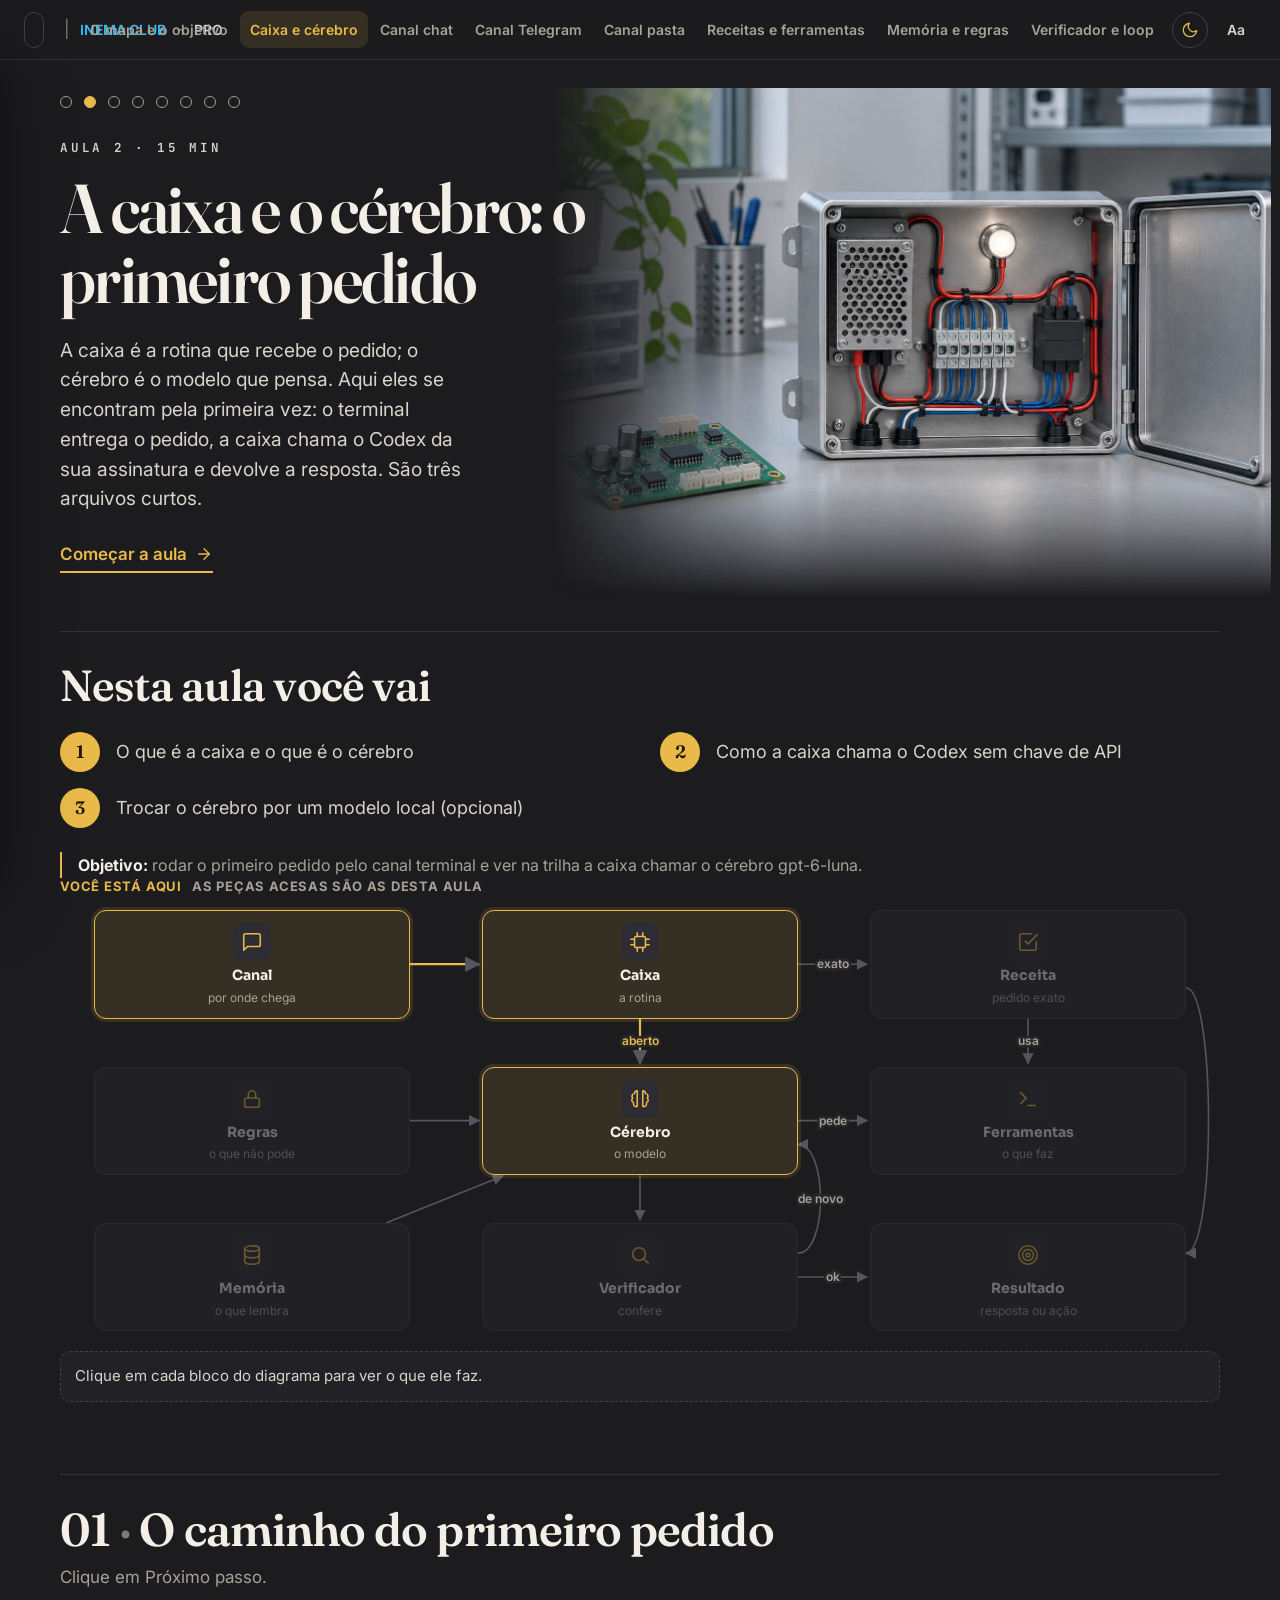
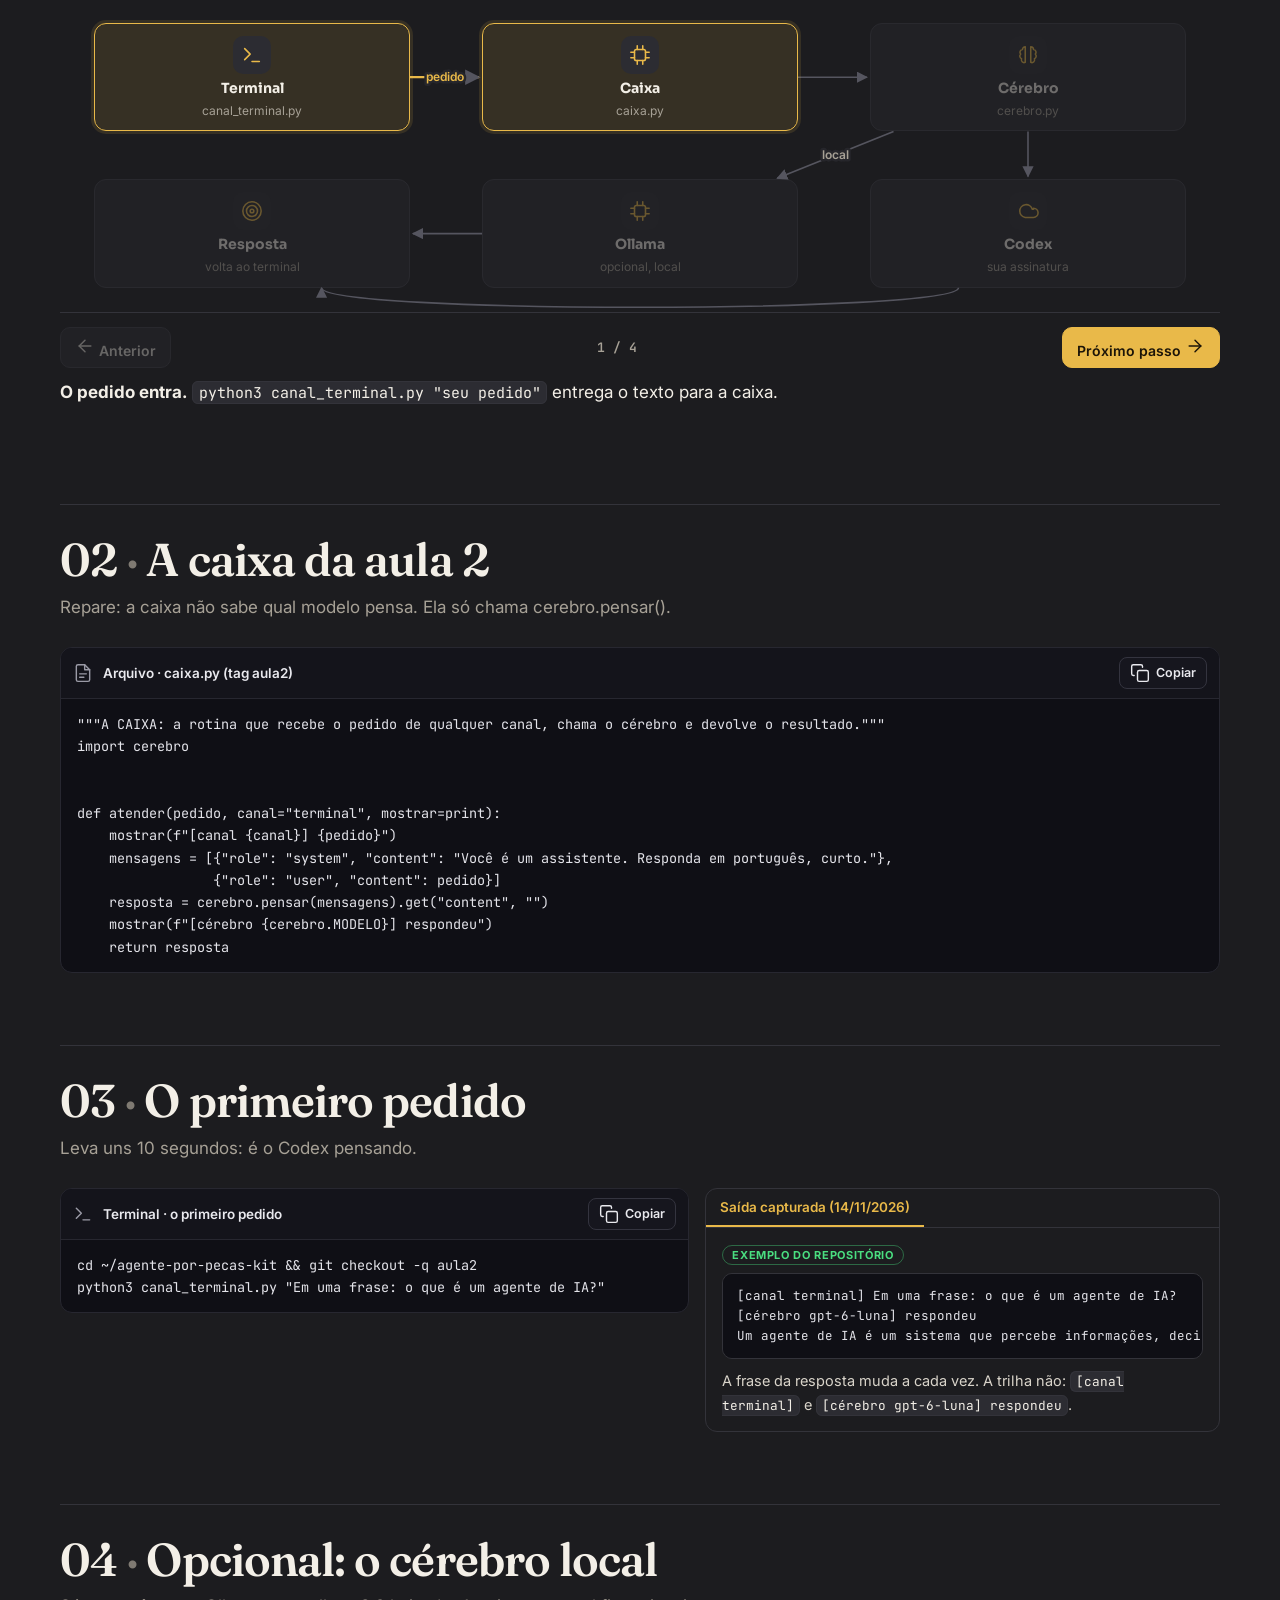
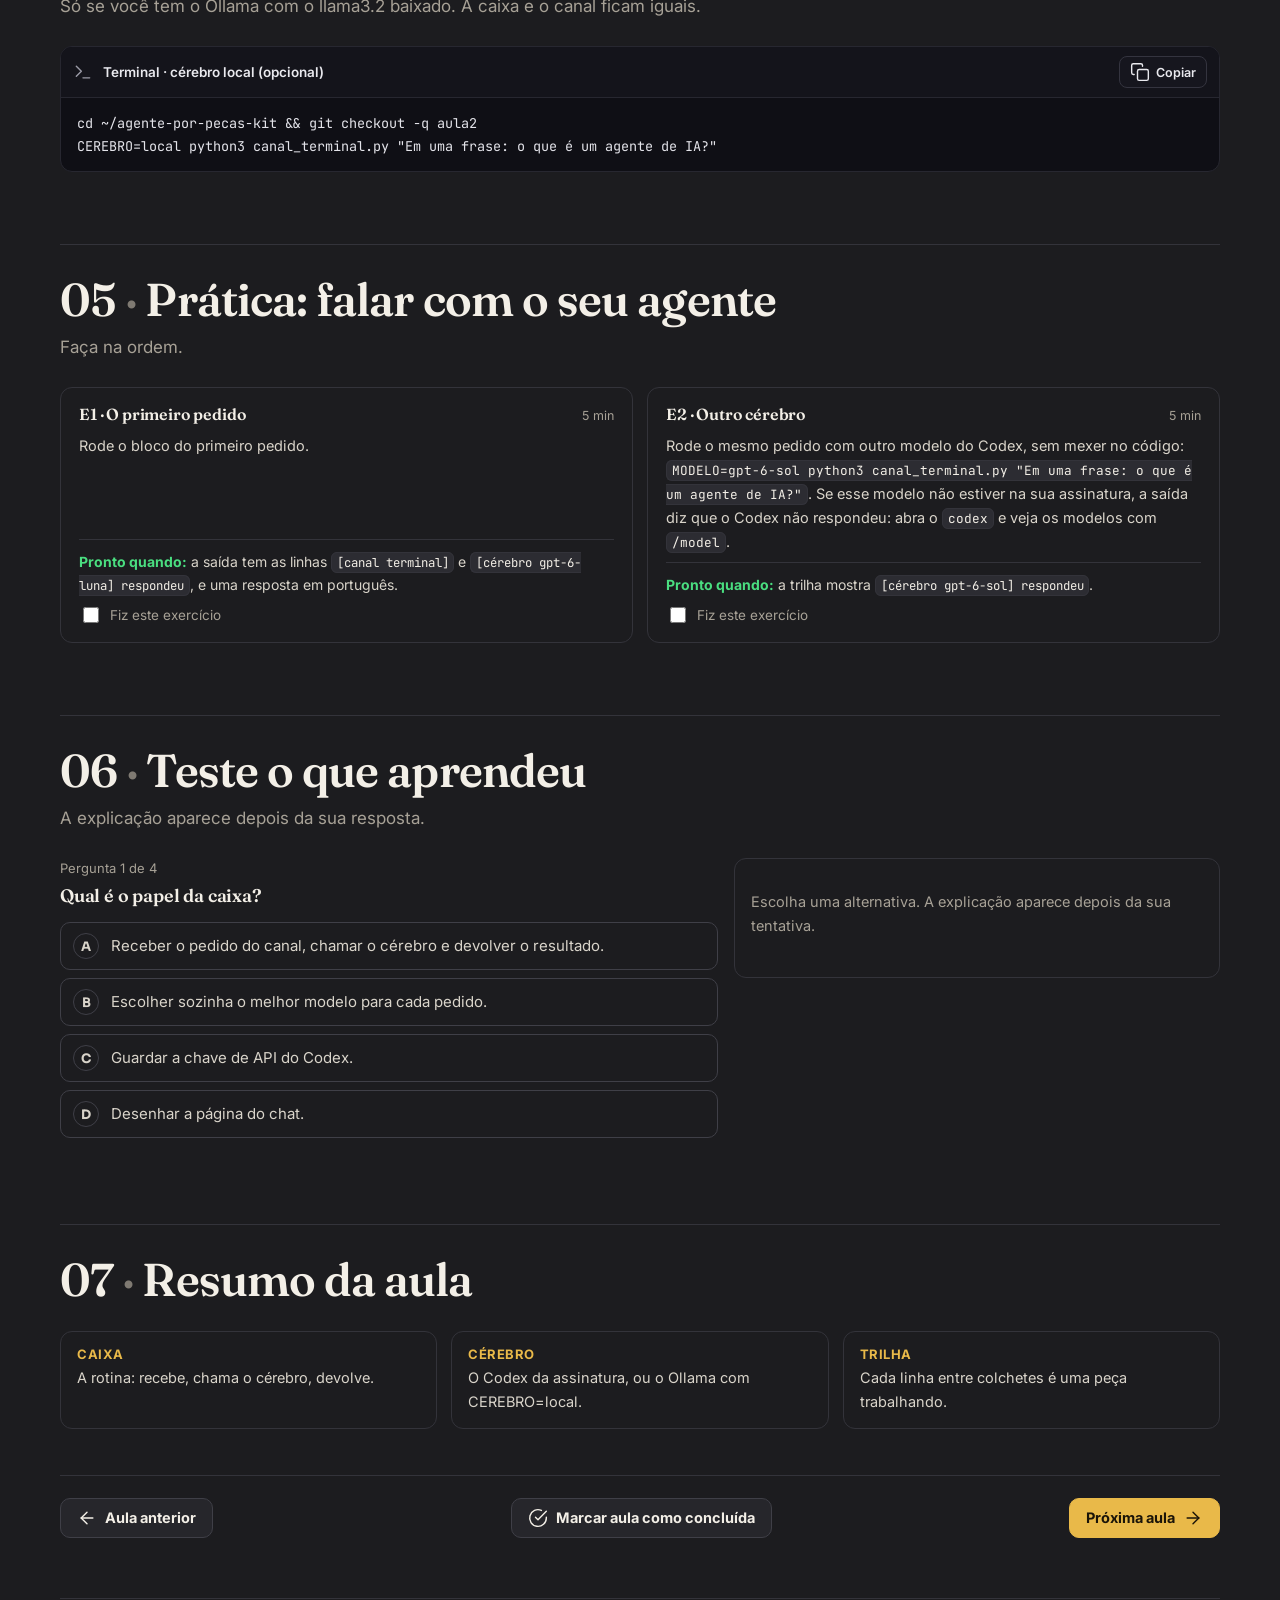
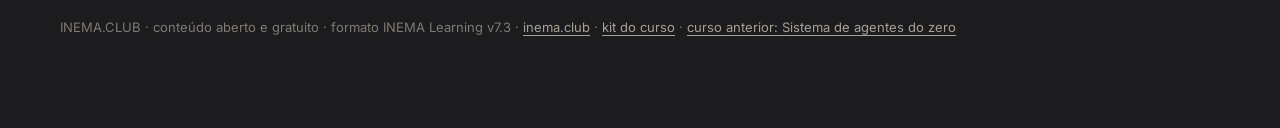
==== commit 023459de: "revisão 1: npm e tag explicados, telegram.offset na aula, receita própria capturada, trava do dono t" ====
--- a/aulas/caixa-cerebro/index.html
+++ b/aulas/caixa-cerebro/index.html
@@ -18,7 +18,7 @@
 <link rel="stylesheet" href="../../assets/v73-fluxo.css"/>
 <meta name="generator" content="INEMA Learning 7.16.23"/>
 <script>try{if(JSON.parse(localStorage.getItem("agente-por-pecas-v73:tema"))==="papel")document.documentElement.setAttribute("data-tema","papel")}catch(e){}</script>
-</head><body data-curso="agente-por-pecas-v73" data-aula="caixa-cerebro" data-total="8" data-total-ex="17"><a class="skip" href="#conteudo">Pular para o conteúdo</a><header class="topo"><div class="esq"><button type="button" class="menu-btn" aria-expanded="false" aria-controls="lado"><svg class="ico" viewBox="0 0 24 24" aria-hidden="true"><line x1="3" y1="6" x2="21" y2="6"/><line x1="3" y1="12" x2="21" y2="12"/><line x1="3" y1="18" x2="21" y2="18"/></svg><span class="sr">Aulas</span></button><a class="marca" href="../../index.html"><svg class="ico" viewBox="0 0 24 24" aria-hidden="true"><rect x="4" y="8" width="16" height="12" rx="3"/><path d="M12 4v4"/><circle cx="12" cy="3" r="1"/><circle cx="9" cy="14" r="1.2"/><circle cx="15" cy="14" r="1.2"/></svg><span>Agente por peças</span></a><span class="sep">|</span><a class="club" href="https://inema.club" target="_blank" rel="noopener">INEMA.CLUB</a><span class="tr">-</span><a class="pro" href="https://inema.pro" target="_blank" rel="noopener">PRO</a></div><nav class="dir" aria-label="Aulas"><a href="../../aulas/objetivo/index.html" class="tlink" title="O mapa do agente, e o objetivo do seu"><span class="curto">A1</span><span class="longo">O mapa e o objetivo</span></a><a href="../../aulas/caixa-cerebro/index.html" class="tlink on" aria-current="page" title="A caixa e o cérebro: o primeiro pedido"><span class="curto">A2</span><span class="longo">Caixa e cérebro</span></a><a href="../../aulas/chat/index.html" class="tlink" title="Canal chat: o seu agente numa página web"><span class="curto">A3</span><span class="longo">Canal chat</span></a><a href="../../aulas/telegram/index.html" class="tlink" title="Canal Telegram: o agente no seu celular"><span class="curto">A4</span><span class="longo">Canal Telegram</span></a><a href="../../aulas/pasta/index.html" class="tlink" title="Canal pasta: o robô que trabalha sem conversa"><span class="curto">A5</span><span class="longo">Canal pasta</span></a><a href="../../aulas/receitas-ferramentas/index.html" class="tlink" title="Receita ou cérebro: o pedido exato não precisa de IA"><span class="curto">A6</span><span class="longo">Receitas e ferramentas</span></a><a href="../../aulas/memoria-regras/index.html" class="tlink" title="Memória e regras: o que ele lembra e o que ele não pode"><span class="curto">A7</span><span class="longo">Memória e regras</span></a><a href="../../aulas/verificador/index.html" class="tlink" title="Verificador e loop: só diz pronto depois de conferir"><span class="curto">A8</span><span class="longo">Verificador e loop</span></a><button type="button" class="tema-btn" title="Trocar tema claro/escuro"><svg class="ico sol" viewBox="0 0 24 24" aria-hidden="true"><circle cx="12" cy="12" r="4"/><path d="M12 2v2M12 20v2M4.9 4.9l1.4 1.4M17.7 17.7l1.4 1.4M2 12h2M20 12h2M4.9 19.1l1.4-1.4M17.7 6.3l1.4-1.4"/></svg><svg class="ico lua" viewBox="0 0 24 24" aria-hidden="true"><path d="M21 12.8A9 9 0 1 1 11.2 3a7 7 0 0 0 9.8 9.8z"/></svg><span class="sr">Trocar tema claro/escuro</span></button><div class="aa"><button type="button" class="aa-btn" aria-expanded="false" aria-controls="aparencia" title="Aparência">Aa</button><div class="aa-pop" id="aparencia" hidden><p>Tema</p><div class="aa-seg"><button type="button" data-tema="escuro">Escuro</button><button type="button" data-tema="papel">Papel claro</button></div><p style="margin-top:12px">Tamanho do texto</p><div class="aa-seg"><button type="button" data-escala="0.9">A−</button><button type="button" data-escala="1">A</button><button type="button" data-escala="1.12">A+</button></div></div></div></nav></header><div class="casca"><aside class="lado" id="lado" aria-label="Aulas"><a class="voltar" href="https://inema.club/"><svg class="ico" viewBox="0 0 24 24" aria-hidden="true"><line x1="19" y1="12" x2="5" y2="12"/><polyline points="12 19 5 12 12 5"/></svg>INEMA.CLUB · todos os cursos</a><p class="curso-nome">Agente por peças</p><p class="curso-sub">Canal, caixa, cérebro e verificador</p><div class="ind"><span class="ind-rot">Estudo (aulas)</span><span class="prog-txt"><span data-pct>0</span>%</span></div><div class="prog" aria-hidden="true"><i></i></div><div class="ind"><span class="ind-rot">Prática declarada</span><span class="prog-txt"><span data-prat>0</span>/17</span></div><div class="prog pratica" aria-hidden="true"><i></i></div><p class="ind-nota">Prática = exercícios que você marcou como feitos. A comprovação vem na prova da certificação.</p><ol class="lista-aulas"><li><a href="../../aulas/objetivo/index.html" data-slug="objetivo" class=""><span class="st" aria-hidden="true"></span><span>1. Mapa e objetivo<small>12 min</small></span></a></li><li><a href="../../aulas/caixa-cerebro/index.html" data-slug="caixa-cerebro" class="atual" aria-current="page"><span class="st" aria-hidden="true"></span><span>2. Caixa e cérebro<small>15 min</small></span></a></li><li><a href="../../aulas/chat/index.html" data-slug="chat" class=""><span class="st" aria-hidden="true"></span><span>3. Canal chat<small>15 min</small></span></a></li><li><a href="../../aulas/telegram/index.html" data-slug="telegram" class=""><span class="st" aria-hidden="true"></span><span>4. Canal Telegram<small>20 min</small></span></a></li><li><a href="../../aulas/pasta/index.html" data-slug="pasta" class=""><span class="st" aria-hidden="true"></span><span>5. Canal pasta<small>15 min</small></span></a></li><li><a href="../../aulas/receitas-ferramentas/index.html" data-slug="receitas-ferramentas" class=""><span class="st" aria-hidden="true"></span><span>6. Receitas e ferramentas<small>15 min</small></span></a></li><li><a href="../../aulas/memoria-regras/index.html" data-slug="memoria-regras" class=""><span class="st" aria-hidden="true"></span><span>7. Memória e regras<small>18 min</small></span></a></li><li><a href="../../aulas/verificador/index.html" data-slug="verificador" class=""><span class="st" aria-hidden="true"></span><span>8. Verificador e loop<small>20 min</small></span></a></li></ol><div class="estudo"><p class="es-tit">Seu estudo</p><details class="es-bloco" data-es="desempenho"><summary><svg class="ico" viewBox="0 0 24 24" aria-hidden="true"><line x1="18" y1="20" x2="18" y2="10"/><line x1="12" y1="20" x2="12" y2="4"/><line x1="6" y1="20" x2="6" y2="14"/></svg><span>Desempenho nos testes</span><span class="es-cont" data-es-cont="desempenho"></span></summary><div class="es-corpo" data-es-corpo="desempenho"></div></details><details class="es-bloco" data-es="notas"><summary><svg class="ico" viewBox="0 0 24 24" aria-hidden="true"><path d="M12 20h9"/><path d="M16.5 3.5a2.1 2.1 0 0 1 3 3L7 19l-4 1 1-4z"/></svg><span>Minhas anotações</span><span class="es-cont" data-es-cont="notas"></span></summary><div class="es-corpo" data-es-corpo="notas"></div></details><details class="es-bloco" data-es="dados"><summary><svg class="ico" viewBox="0 0 24 24" aria-hidden="true"><ellipse cx="12" cy="5" rx="8" ry="3"/><path d="M4 5v14c0 1.7 3.6 3 8 3s8-1.3 8-3V5"/><path d="M4 12c0 1.7 3.6 3 8 3s8-1.3 8-3"/></svg><span>Copiar meus dados</span><span class="es-cont" data-es-cont="dados"></span></summary><div class="es-corpo" data-es-corpo="dados"><p class="es-exp">Seu progresso, suas anotações e as notas dos testes ficam só neste navegador. Baixe uma cópia (.json) para guardar ou para continuar em outro computador ou navegador; lá, carregue a cópia. Carregar soma com o que já existe e não apaga nada.</p><div class="es-acoes"><button type="button" class="es-btn es-exportar"><svg class="ico" viewBox="0 0 24 24" aria-hidden="true"><path d="M21 15v4a2 2 0 0 1-2 2H5a2 2 0 0 1-2-2v-4"/><polyline points="7 10 12 15 17 10"/><line x1="12" y1="15" x2="12" y2="3"/></svg>Baixar cópia</button><label class="es-btn es-importar"><svg class="ico" viewBox="0 0 24 24" aria-hidden="true"><path d="M21 15v4a2 2 0 0 1-2 2H5a2 2 0 0 1-2-2v-4"/><polyline points="17 8 12 3 7 8"/><line x1="12" y1="3" x2="12" y2="15"/></svg>Carregar cópia<input type="file" class="sr" accept=".json,application/json"/></label></div><p class="es-msg" aria-live="polite"></p></div></details></div><script type="application/json" id="estudo-dados">{"txt": {"titulo": "Seu estudo", "continuar": "Continuar de onde parei", "comecar": "Começar pela aula 1", "cta_continuar": "Continuar a aula {n}", "hoje": "hoje", "ontem": "ontem", "ha_dias": "há {n} dias", "desempenho": "Desempenho nos testes", "notas": "Minhas anotações", "dados": "Copiar meus dados", "sem_testes": "Nenhum teste feito ainda. O teste fica no fim de cada aula.", "nao_fez": "teste ainda não feito", "ultimo": "Último", "melhor": "Melhor", "tentativas": "tentativas", "tentativa": "tentativa", "tudo_certo": "Acertou tudo no último teste.", "rever": "Para rever", "resposta": "Resposta certa:", "ir_teste": "Refazer o teste", "sem_notas": "Nenhuma anotação ainda. Na aula, selecione um trecho do texto e toque em Marcar ou Anotar.", "so_marcado": "(só marcado)", "marcar": "Marcar", "anotar": "Anotar", "salvar": "Salvar", "apagar": "Apagar marca", "fechar": "Fechar", "nota_ph": "Escreva sua anotação sobre este trecho…", "um_bloco": "Marque dentro de um parágrafo só.", "nao_marca": "Este trecho não pode ser marcado.", "dados_exp": "Seu progresso, suas anotações e as notas dos testes ficam só neste navegador. Baixe uma cópia (.json) para guardar ou para continuar em outro computador ou navegador; lá, carregue a cópia. Carregar soma com o que já existe e não apaga nada.", "exportar": "Baixar cópia", "importar": "Carregar cópia", "import_ok": "Cópia carregada ({n} itens). Atualizando a página…", "import_erro": "Arquivo não reconhecido. Nada foi alterado.", "import_outro": "Esta cópia é de outro curso. Nada foi alterado.", "export_ok": "Cópia baixada."}, "aulas": [{"slug": "objetivo", "num": 1, "t": "Mapa e objetivo", "quiz": {"sec": "s5", "perguntas": [{"p": "Qual é a diferença central entre o chat e um agente?", "certa": "O chat responde em texto; o agente faz a tarefa e confere."}, {"p": "Por que escrever o objetivo.md antes de qualquer código?", "certa": "Porque ele diz o que conferir para saber se está pronto."}, {"p": "Qual frase serve para a parte \"Quando está pronto\"?", "certa": "O pedido \"anote pão\" deixa a palavra pão em lista.txt."}, {"p": "O cérebro do agente neste curso usa…", "certa": "A sua assinatura do ChatGPT, pelo Codex, sem chave de API."}]}}, {"slug": "caixa-cerebro", "num": 2, "t": "Caixa e cérebro", "quiz": {"sec": "s6", "perguntas": [{"p": "Qual é o papel da caixa?", "certa": "Receber o pedido do canal, chamar o cérebro e devolver o resultado."}, {"p": "Para trocar o Codex por um modelo local, o que muda?", "certa": "Nada no código: a variável CEREBRO=local."}, {"p": "Por que o Codex roda numa pasta vazia, só leitura?", "certa": "Porque ele só decide; quem mexe em arquivo é a caixa."}, {"p": "A trilha mostra [cérebro gpt-6-sol] respondeu. O que aconteceu?", "certa": "Você rodou com MODELO=gpt-6-sol."}]}}, {"slug": "chat", "num": 3, "t": "Canal chat", "quiz": {"sec": "s5", "perguntas": [{"p": "O que mudou na caixa para o agente atender pelo chat?", "certa": "Nada: o canal web chama a mesma caixa."}, {"p": "Por que o endereço do chat muda a cada vez que você liga?", "certa": "Porque o canal pede ao sistema uma porta livre."}, {"p": "A página mostrou a resposta mas não a trilha. Onde olhar primeiro?", "certa": "No terminal do canal web: a trilha também sai lá."}, {"p": "Quem pode abrir o seu chat local, do jeito que ele está?", "certa": "Só o seu computador: o servidor escuta em 127.0.0.1."}]}}, {"slug": "telegram", "num": 4, "t": "Canal Telegram", "quiz": {"sec": "s6", "perguntas": [{"p": "Por que o token fica no .env e não no canal_telegram.py?", "certa": "Porque o código vai para o git, e o token controla o bot."}, {"p": "Você mandou a mensagem com o canal desligado. O que acontece?", "certa": "Ela fica guardada no Telegram até o canal ligar e buscar."}, {"p": "Para que serve o arquivo telegram.offset?", "certa": "Lembrar a última mensagem atendida, para não repetir."}, {"p": "Do jeito que está nesta aula, quem o seu bot atende?", "certa": "Qualquer pessoa que achar o bot; a trava vem na aula 7."}]}}, {"slug": "pasta", "num": 5, "t": "Canal pasta", "quiz": {"sec": "s4", "perguntas": [{"p": "O que torna a pasta um canal \"sem interação\"?", "certa": "Ninguém espera a resposta na tela: o resultado vai para feito/."}, {"p": "Por que o robô apaga o arquivo de entrada/ depois de atender?", "certa": "Para o mesmo pedido não ser atendido de novo na próxima volta."}, {"p": "Em que ordem o robô atende os arquivos?", "certa": "Em ordem de nome: por isso 001, 002…"}, {"p": "Quem pode mandar pedidos para o robô da pasta?", "certa": "Quem consegue gravar um arquivo naquela pasta."}]}}, {"slug": "receitas-ferramentas", "num": 6, "t": "Receitas e ferramentas", "quiz": {"sec": "s6", "perguntas": [{"p": "O pedido \"adicione café na lista\" chega. O que acontece?", "certa": "A receita anotar-na-lista faz o passo a passo, sem chamar o cérebro."}, {"p": "No pedido aberto, quem abre o arquivo notas.txt?", "certa": "A caixa, quando o cérebro pede a ferramenta ler."}, {"p": "Por que vale a pena ter receita para um pedido que o cérebro também saberia fazer?", "certa": "Porque a receita sai igual toda vez, na hora e sem cérebro."}, {"p": "A sua receita tem quando: anote a tarefa *. Qual pedido cai nela?", "certa": "Anote a tarefa comprar pilhas."}]}}, {"slug": "memoria-regras", "num": 7, "t": "Memória e regras", "quiz": {"sec": "s7", "perguntas": [{"p": "Na aula 6, o Codex respondeu \"não posso divulgar\". Por que isso não bastou?", "certa": "Porque a ferramenta já tinha lido o segredo antes."}, {"p": "Onde fica a regra \"só a pasta trabalho/\" que não depende do modelo?", "certa": "Na função caminho() das ferramentas."}, {"p": "Pelo Telegram, o cérebro pede para substituir um arquivo que já existe. O que acontece?", "certa": "Recusa: fora do terminal não há como dar o OK."}, {"p": "A memória é guardada em…", "certa": "No arquivo memoria.json, que vai junto em cada pedido."}]}}, {"slug": "verificador", "num": 8, "t": "Verificador e loop", "quiz": {"sec": "s8", "perguntas": [{"p": "Por que o exemplo concreto é melhor que o juiz?", "certa": "Porque o código confere igual toda vez, e o juiz varia."}, {"p": "O verificador reprovou. O que o aviso para o cérebro diz?", "certa": "Que foi reprovado, sem dizer o que era esperado."}, {"p": "Quando o agente cancela?", "certa": "Quando o verificador reprova 3 vezes."}, {"p": "No robô da pasta, onde vai o exemplo concreto?", "certa": "Numa linha esperado: dentro do próprio arquivo do pedido."}]}}]}</script><div class="lado-card">Kit do curso<b>Uma peça por arquivo</b>O agente inteiro, com uma tag por aula (aula2 … aula8) e testes que rodam sem modelo.<br/><a href="https://github.com/inematds/agente-por-pecas-kit" target="_blank" rel="noopener">Abrir o kit no GitHub →</a></div></aside><main class="principal" id="conteudo"><div class="miolo" data-competencias="separar-caixa-de-cerebro;chamar-o-codex;trocar-de-cerebro"><div class="aula-hero com-img"><div class="ah-txt"><nav class="pontos" aria-label="Aulas"><a href="../../aulas/objetivo/index.html" class="pt" data-slug="objetivo" title="O mapa do agente, e o objetivo do seu"><span class="sr">O mapa do agente, e o objetivo do seu</span></a><a href="../../aulas/caixa-cerebro/index.html" class="pt on" data-slug="caixa-cerebro" title="A caixa e o cérebro: o primeiro pedido"><span class="sr">A caixa e o cérebro: o primeiro pedido</span></a><a href="../../aulas/chat/index.html" class="pt" data-slug="chat" title="Canal chat: o seu agente numa página web"><span class="sr">Canal chat: o seu agente numa página web</span></a><a href="../../aulas/telegram/index.html" class="pt" data-slug="telegram" title="Canal Telegram: o agente no seu celular"><span class="sr">Canal Telegram: o agente no seu celular</span></a><a href="../../aulas/pasta/index.html" class="pt" data-slug="pasta" title="Canal pasta: o robô que trabalha sem conversa"><span class="sr">Canal pasta: o robô que trabalha sem conversa</span></a><a href="../../aulas/receitas-ferramentas/index.html" class="pt" data-slug="receitas-ferramentas" title="Receita ou cérebro: o pedido exato não precisa de IA"><span class="sr">Receita ou cérebro: o pedido exato não precisa de IA</span></a><a href="../../aulas/memoria-regras/index.html" class="pt" data-slug="memoria-regras" title="Memória e regras: o que ele lembra e o que ele não pode"><span class="sr">Memória e regras: o que ele lembra e o que ele não pode</span></a><a href="../../aulas/verificador/index.html" class="pt" data-slug="verificador" title="Verificador e loop: só diz pronto depois de conferir"><span class="sr">Verificador e loop: só diz pronto depois de conferir</span></a></nav><p class="kicker">Aula 2 · 15 min</p><h1>A caixa e o cérebro: o primeiro pedido</h1><p class="lead">A caixa é a rotina que recebe o pedido; o cérebro é o modelo que pensa. Aqui eles se encontram pela primeira vez: o terminal entrega o pedido, a caixa chama o Codex da sua assinatura e devolve a resposta. São três arquivos curtos.</p><a class="comecar" href="#s1">Começar a aula <svg class="ico" viewBox="0 0 24 24" aria-hidden="true"><line x1="5" y1="12" x2="19" y2="12"/><polyline points="12 5 19 12 12 19"/></svg></a></div><figure class="ah-img"><img src="../../assets/img/hero/caixa-cerebro.jpg" alt="Uma caixa de metal aberta com fios ligados a uma luz suave, sobre uma bancada." width="1536" height="1024"/></figure></div><div class="nesta2"><h2>Nesta aula você vai</h2><ol><li><b class="dn">1</b><span>O que é a caixa e o que é o cérebro</span></li><li><b class="dn">2</b><span>Como a caixa chama o Codex sem chave de API</span></li><li><b class="dn">3</b><span>Trocar o cérebro por um modelo local (opcional)</span></li></ol><p class="objetivo"><b>Objetivo:</b> rodar o primeiro pedido pelo canal terminal e ver na trilha a caixa chamar o cérebro gpt-6-luna.</p></div><div class="mapa-aula"><p class="mapa-t"><b>Você está aqui</b><span>as peças acesas são as desta aula</span></p><div class="painel fx" data-ligacoes="[{&quot;de&quot;: &quot;canal&quot;, &quot;para&quot;: &quot;caixa&quot;}, {&quot;de&quot;: &quot;caixa&quot;, &quot;para&quot;: &quot;receita&quot;, &quot;rot&quot;: &quot;exato&quot;}, {&quot;de&quot;: &quot;caixa&quot;, &quot;para&quot;: &quot;cerebro&quot;, &quot;rot&quot;: &quot;aberto&quot;}, {&quot;de&quot;: &quot;receita&quot;, &quot;para&quot;: &quot;ferramentas&quot;, &quot;rot&quot;: &quot;usa&quot;}, {&quot;de&quot;: &quot;cerebro&quot;, &quot;para&quot;: &quot;ferramentas&quot;, &quot;rot&quot;: &quot;pede&quot;}, {&quot;de&quot;: &quot;regras&quot;, &quot;para&quot;: &quot;cerebro&quot;}, {&quot;de&quot;: &quot;memoria&quot;, &quot;para&quot;: &quot;cerebro&quot;}, {&quot;de&quot;: &quot;cerebro&quot;, &quot;para&quot;: &quot;verificador&quot;}, {&quot;de&quot;: &quot;verificador&quot;, &quot;para&quot;: &quot;resultado&quot;, &quot;rot&quot;: &quot;ok&quot;}, {&quot;de&quot;: &quot;verificador&quot;, &quot;para&quot;: &quot;cerebro&quot;, &quot;rot&quot;: &quot;de novo&quot;, &quot;volta&quot;: &quot;dir&quot;}, {&quot;de&quot;: &quot;receita&quot;, &quot;para&quot;: &quot;resultado&quot;, &quot;volta&quot;: &quot;dir&quot;}]"><div class="fx-palco"><svg class="fx-setas" aria-hidden="true"></svg><div class="fx-grade" style="--cols:3"><button type="button" class="fx-no aceso" data-id="canal" aria-pressed="false" style="grid-column:1;grid-row:1"><span class="ic"><svg class="ico" viewBox="0 0 24 24" aria-hidden="true"><path d="M21 15a2 2 0 0 1-2 2H7l-4 4V5a2 2 0 0 1 2-2h14a2 2 0 0 1 2 2z"/></svg></span><span class="nome">Canal</span><span class="sub">por onde chega</span><template><b>Canal.</b> Por onde o pedido chega: o terminal, um chat numa página web, o Telegram, ou um arquivo numa pasta, sem ninguém conversando. <a href="../../aulas/caixa-cerebro/index.html">Aula 2</a></template></button><button type="button" class="fx-no aceso" data-id="caixa" aria-pressed="false" style="grid-column:2;grid-row:1"><span class="ic"><svg class="ico" viewBox="0 0 24 24" aria-hidden="true"><rect x="6" y="6" width="12" height="12" rx="2"/><path d="M9 2v4M15 2v4M9 18v4M15 18v4M2 9h4M2 15h4M18 9h4M18 15h4"/></svg></span><span class="nome">Caixa</span><span class="sub">a rotina</span><template><b>Caixa.</b> A máquina com a rotina (o programa) que recebe o pedido de qualquer canal e decide quem faz: a receita ou o cérebro. Arquivo <code>caixa.py</code>. <a href="../../aulas/caixa-cerebro/index.html">Aula 2</a></template></button><button type="button" class="fx-no apagado" data-id="receita" aria-pressed="false" style="grid-column:3;grid-row:1"><span class="ic"><svg class="ico" viewBox="0 0 24 24" aria-hidden="true"><path d="M9 11l3 3L22 4"/><path d="M21 12v7a2 2 0 0 1-2 2H5a2 2 0 0 1-2-2V5a2 2 0 0 1 2-2h11"/></svg></span><span class="nome">Receita</span><span class="sub">pedido exato</span><template><b>Receita.</b> O passo a passo para o pedido exato, sem cérebro (é o RPA). Rápido, igual toda vez e de graça. Arquivos em <code>receitas/</code>. <a href="../../aulas/receitas-ferramentas/index.html">Aula 6</a></template></button><button type="button" class="fx-no apagado" data-id="regras" aria-pressed="false" style="grid-column:1;grid-row:2"><span class="ic"><svg class="ico" viewBox="0 0 24 24" aria-hidden="true"><rect x="4" y="11" width="16" height="10" rx="2"/><path d="M8 11V7a4 4 0 0 1 8 0v4"/></svg></span><span class="nome">Regras</span><span class="sub">o que não pode</span><template><b>Regras.</b> Os limites do trabalho. Escritos em <code>regras.md</code> para o cérebro ler, e travados no código das ferramentas, que não esquece. <a href="../../aulas/memoria-regras/index.html">Aula 7</a></template></button><button type="button" class="fx-no aceso" data-id="cerebro" aria-pressed="false" style="grid-column:2;grid-row:2"><span class="ic"><svg class="ico" viewBox="0 0 24 24" aria-hidden="true"><path d="M9 3a3 3 0 0 0-3 3 3 3 0 0 0-2 5 3 3 0 0 0 1 5 3 3 0 0 0 4 4V3z"/><path d="M15 3a3 3 0 0 1 3 3 3 3 0 0 1 2 5 3 3 0 0 1-1 5 3 3 0 0 1-4 4V3z"/></svg></span><span class="nome">Cérebro</span><span class="sub">o modelo</span><template><b>Cérebro.</b> O modelo que pensa: o Codex da sua assinatura, ou um modelo local no Ollama. Ele não executa nada: só decide e pede. Arquivo <code>cerebro.py</code>. <a href="../../aulas/caixa-cerebro/index.html">Aula 2</a></template></button><button type="button" class="fx-no apagado" data-id="ferramentas" aria-pressed="false" style="grid-column:3;grid-row:2"><span class="ic"><svg class="ico" viewBox="0 0 24 24" aria-hidden="true"><polyline points="4 17 10 11 4 5"/><line x1="12" y1="19" x2="20" y2="19"/></svg></span><span class="nome">Ferramentas</span><span class="sub">o que faz</span><template><b>Ferramentas.</b> O que o agente consegue fazer no mundo: ler, gravar, anotar, lembrar. Quem executa é a caixa. Arquivo <code>ferramentas.py</code>. <a href="../../aulas/receitas-ferramentas/index.html">Aula 6</a></template></button><button type="button" class="fx-no apagado" data-id="memoria" aria-pressed="false" style="grid-column:1;grid-row:3"><span class="ic"><svg class="ico" viewBox="0 0 24 24" aria-hidden="true"><ellipse cx="12" cy="5" rx="8" ry="3"/><path d="M4 5v14c0 1.7 3.6 3 8 3s8-1.3 8-3V5"/><path d="M4 12c0 1.7 3.6 3 8 3s8-1.3 8-3"/></svg></span><span class="nome">Memória</span><span class="sub">o que lembra</span><template><b>Memória.</b> O que o agente sabe de você e guarda de uma conversa para a outra. Arquivo <code>memoria.json</code>. <a href="../../aulas/memoria-regras/index.html">Aula 7</a></template></button><button type="button" class="fx-no apagado" data-id="verificador" aria-pressed="false" style="grid-column:2;grid-row:3"><span class="ic"><svg class="ico" viewBox="0 0 24 24" aria-hidden="true"><circle cx="11" cy="11" r="7"/><line x1="21" y1="21" x2="16.6" y2="16.6"/></svg></span><span class="nome">Verificador</span><span class="sub">confere</span><template><b>Verificador.</b> Confere o resultado contra o pedido. Com um exemplo concreto, o código confere e acerta sempre; sem exemplo, outro cérebro faz de juiz. Arquivo <code>verificador.py</code>. <a href="../../aulas/verificador/index.html">Aula 8</a></template></button><button type="button" class="fx-no apagado" data-id="resultado" aria-pressed="false" style="grid-column:3;grid-row:3"><span class="ic"><svg class="ico" viewBox="0 0 24 24" aria-hidden="true"><circle cx="12" cy="12" r="10"/><circle cx="12" cy="12" r="6"/><circle cx="12" cy="12" r="2"/></svg></span><span class="nome">Resultado</span><span class="sub">resposta ou ação</span><template><b>Resultado.</b> O que sai: uma resposta, uma ação (um arquivo gravado, uma anotação) ou o aviso de que cancelou depois de 3 tentativas. <a href="../../aulas/objetivo/index.html">Aula 1</a></template></button></div></div><div class="fx-detalhe" aria-live="polite">Clique em cada bloco do diagrama para ver o que ele faz.</div></div></div><section class="secao" id="s1"><div class="sec-cab"><div><h2><span class="sn">01</span><span class="sp" aria-hidden="true"> · </span>O caminho do primeiro pedido</h2><p>Clique em Próximo passo.</p></div></div><div class="painel fx" data-ligacoes="[{&quot;de&quot;: &quot;terminal&quot;, &quot;para&quot;: &quot;caixa&quot;, &quot;rot&quot;: &quot;pedido&quot;}, {&quot;de&quot;: &quot;caixa&quot;, &quot;para&quot;: &quot;cerebro&quot;}, {&quot;de&quot;: &quot;cerebro&quot;, &quot;para&quot;: &quot;codex&quot;, &quot;rot&quot;: &quot;padrão&quot;}, {&quot;de&quot;: &quot;cerebro&quot;, &quot;para&quot;: &quot;local&quot;, &quot;rot&quot;: &quot;local&quot;}, {&quot;de&quot;: &quot;codex&quot;, &quot;para&quot;: &quot;resposta&quot;, &quot;volta&quot;: &quot;baixo&quot;}, {&quot;de&quot;: &quot;local&quot;, &quot;para&quot;: &quot;resposta&quot;}]"><div class="fx-palco"><svg class="fx-setas" aria-hidden="true"></svg><div class="fx-grade" style="--cols:3"><button type="button" class="fx-no" data-id="terminal" aria-pressed="false" style="grid-column:1;grid-row:1"><span class="ic"><svg class="ico" viewBox="0 0 24 24" aria-hidden="true"><polyline points="4 17 10 11 4 5"/><line x1="12" y1="19" x2="20" y2="19"/></svg></span><span class="nome">Terminal</span><span class="sub">canal_terminal.py</span><template><b>Terminal.</b> O canal mais simples: o pedido vem da linha de comando. <code>canal_terminal.py</code> tem 4 linhas.</template></button><button type="button" class="fx-no" data-id="caixa" aria-pressed="false" style="grid-column:2;grid-row:1"><span class="ic"><svg class="ico" viewBox="0 0 24 24" aria-hidden="true"><rect x="6" y="6" width="12" height="12" rx="2"/><path d="M9 2v4M15 2v4M9 18v4M15 18v4M2 9h4M2 15h4M18 9h4M18 15h4"/></svg></span><span class="nome">Caixa</span><span class="sub">caixa.py</span><template><b>Caixa.</b> Monta a conversa (instruções + pedido) e chama o cérebro. Imprime a trilha: <code>[canal …]</code>, <code>[cérebro …]</code>.</template></button><button type="button" class="fx-no" data-id="cerebro" aria-pressed="false" style="grid-column:3;grid-row:1"><span class="ic"><svg class="ico" viewBox="0 0 24 24" aria-hidden="true"><path d="M9 3a3 3 0 0 0-3 3 3 3 0 0 0-2 5 3 3 0 0 0 1 5 3 3 0 0 0 4 4V3z"/><path d="M15 3a3 3 0 0 1 3 3 3 3 0 0 1 2 5 3 3 0 0 1-1 5 3 3 0 0 1-4 4V3z"/></svg></span><span class="nome">Cérebro</span><span class="sub">cerebro.py</span><template><b>Cérebro.</b> Escolhe quem pensa. Por padrão, o Codex; com <code>CEREBRO=local</code>, o Ollama.</template></button><button type="button" class="fx-no" data-id="codex" aria-pressed="false" style="grid-column:3;grid-row:2"><span class="ic"><svg class="ico" viewBox="0 0 24 24" aria-hidden="true"><path d="M18 10h-1.3A7 7 0 1 0 9 19h9a5 5 0 0 0 0-10z"/></svg></span><span class="nome">Codex</span><span class="sub">sua assinatura</span><template><b>Codex.</b> <code>codex exec</code> numa pasta vazia, só leitura, sem chave de API. O modelo padrão é o <code>gpt-6-luna</code>; troque com <code>MODELO=…</code>.</template></button><button type="button" class="fx-no" data-id="local" aria-pressed="false" style="grid-column:2;grid-row:2"><span class="ic"><svg class="ico" viewBox="0 0 24 24" aria-hidden="true"><rect x="6" y="6" width="12" height="12" rx="2"/><path d="M9 2v4M15 2v4M9 18v4M15 18v4M2 9h4M2 15h4M18 9h4M18 15h4"/></svg></span><span class="nome">Ollama</span><span class="sub">opcional, local</span><template><b>Ollama.</b> Módulo à parte (<code>cerebro_local.py</code>) para rodar tudo no seu computador. Precisa do Ollama e de um modelo baixado.</template></button><button type="button" class="fx-no" data-id="resposta" aria-pressed="false" style="grid-column:1;grid-row:2"><span class="ic"><svg class="ico" viewBox="0 0 24 24" aria-hidden="true"><circle cx="12" cy="12" r="10"/><circle cx="12" cy="12" r="6"/><circle cx="12" cy="12" r="2"/></svg></span><span class="nome">Resposta</span><span class="sub">volta ao terminal</span><template><b>Resposta.</b> A resposta volta pela caixa e aparece no terminal.</template></button></div></div><div class="fx-passos" data-passos="[{&quot;acende&quot;: [&quot;terminal&quot;, &quot;caixa&quot;], &quot;ligar&quot;: [&quot;terminal&gt;caixa&quot;], &quot;titulo&quot;: &quot;O pedido entra.&quot;, &quot;texto&quot;: &quot;&lt;code&gt;python3 canal_terminal.py \&quot;seu pedido\&quot;&lt;/code&gt; entrega o texto para a caixa.&quot;}, {&quot;acende&quot;: [&quot;caixa&quot;, &quot;cerebro&quot;, &quot;codex&quot;], &quot;ligar&quot;: [&quot;caixa&gt;cerebro&quot;, &quot;cerebro&gt;codex&quot;], &quot;titulo&quot;: &quot;A caixa chama o cérebro.&quot;, &quot;texto&quot;: &quot;O &lt;code&gt;cerebro.py&lt;/code&gt; chama o Codex da sua assinatura, numa pasta vazia, e espera a resposta.&quot;}, {&quot;acende&quot;: [&quot;codex&quot;, &quot;resposta&quot;], &quot;ligar&quot;: [&quot;codex&gt;resposta&quot;], &quot;titulo&quot;: &quot;A resposta volta.&quot;, &quot;texto&quot;: &quot;A caixa imprime a trilha e a resposta. Pronto: o primeiro pedido.&quot;}, {&quot;acende&quot;: [&quot;cerebro&quot;, &quot;local&quot;, &quot;resposta&quot;], &quot;ligar&quot;: [&quot;cerebro&gt;local&quot;, &quot;local&gt;resposta&quot;], &quot;titulo&quot;: &quot;Ou tudo local.&quot;, &quot;texto&quot;: &quot;Com &lt;code&gt;CEREBRO=local&lt;/code&gt;, o mesmo pedido vai para o Ollama. A caixa não muda nada.&quot;}]"><button type="button" class="fx-ant"><svg class="ico" viewBox="0 0 24 24" aria-hidden="true"><line x1="19" y1="12" x2="5" y2="12"/><polyline points="12 19 5 12 12 5"/></svg> Anterior</button><span class="fx-cont"></span><button type="button" class="fx-prox">Próximo passo <svg class="ico" viewBox="0 0 24 24" aria-hidden="true"><line x1="5" y1="12" x2="19" y2="12"/><polyline points="12 5 19 12 12 19"/></svg></button><p class="fx-leg" aria-live="polite"></p></div></div></section><section class="secao" id="s2"><div class="sec-cab"><div><h2><span class="sn">02</span><span class="sp" aria-hidden="true"> · </span>A caixa da aula 2</h2><p>Repare: a caixa não sabe qual modelo pensa. Ela só chama cerebro.pensar().</p></div></div><div class="cods um"><div><div class="cod"><div class="cod-cab"><svg class="ico" viewBox="0 0 24 24" aria-hidden="true"><path d="M14 2H6a2 2 0 0 0-2 2v16a2 2 0 0 0 2 2h12a2 2 0 0 0 2-2V8z"/><polyline points="14 2 14 8 20 8"/><line x1="8" y1="13" x2="16" y2="13"/><line x1="8" y1="17" x2="13" y2="17"/></svg><b>Arquivo · caixa.py (tag aula2)</b><button type="button" class="copiar" data-rot="Copiar" data-ok="Copiado"><svg class="ico" viewBox="0 0 24 24" aria-hidden="true"><rect x="9" y="9" width="13" height="13" rx="2"/><path d="M5 15H4a2 2 0 0 1-2-2V4a2 2 0 0 1 2-2h9a2 2 0 0 1 2 2v1"/></svg><span>Copiar</span></button></div><pre>&quot;&quot;&quot;A CAIXA: a rotina que recebe o pedido de qualquer canal, chama o cérebro e devolve o resultado.&quot;&quot;&quot;
+</head><body data-curso="agente-por-pecas-v73" data-aula="caixa-cerebro" data-total="8" data-total-ex="17"><a class="skip" href="#conteudo">Pular para o conteúdo</a><header class="topo"><div class="esq"><button type="button" class="menu-btn" aria-expanded="false" aria-controls="lado"><svg class="ico" viewBox="0 0 24 24" aria-hidden="true"><line x1="3" y1="6" x2="21" y2="6"/><line x1="3" y1="12" x2="21" y2="12"/><line x1="3" y1="18" x2="21" y2="18"/></svg><span class="sr">Aulas</span></button><a class="marca" href="../../index.html"><svg class="ico" viewBox="0 0 24 24" aria-hidden="true"><rect x="4" y="8" width="16" height="12" rx="3"/><path d="M12 4v4"/><circle cx="12" cy="3" r="1"/><circle cx="9" cy="14" r="1.2"/><circle cx="15" cy="14" r="1.2"/></svg><span>Agente por peças</span></a><span class="sep">|</span><a class="club" href="https://inema.club" target="_blank" rel="noopener">INEMA.CLUB</a><span class="tr">-</span><a class="pro" href="https://inema.pro" target="_blank" rel="noopener">PRO</a></div><nav class="dir" aria-label="Aulas"><a href="../../aulas/objetivo/index.html" class="tlink" title="O mapa do agente, e o objetivo do seu"><span class="curto">A1</span><span class="longo">O mapa e o objetivo</span></a><a href="../../aulas/caixa-cerebro/index.html" class="tlink on" aria-current="page" title="A caixa e o cérebro: o primeiro pedido"><span class="curto">A2</span><span class="longo">Caixa e cérebro</span></a><a href="../../aulas/chat/index.html" class="tlink" title="Canal chat: o seu agente numa página web"><span class="curto">A3</span><span class="longo">Canal chat</span></a><a href="../../aulas/telegram/index.html" class="tlink" title="Canal Telegram: o agente no seu celular"><span class="curto">A4</span><span class="longo">Canal Telegram</span></a><a href="../../aulas/pasta/index.html" class="tlink" title="Canal pasta: o robô que trabalha sem conversa"><span class="curto">A5</span><span class="longo">Canal pasta</span></a><a href="../../aulas/receitas-ferramentas/index.html" class="tlink" title="Receita ou cérebro: o pedido exato não precisa de IA"><span class="curto">A6</span><span class="longo">Receitas e ferramentas</span></a><a href="../../aulas/memoria-regras/index.html" class="tlink" title="Memória e regras: o que ele lembra e o que ele não pode"><span class="curto">A7</span><span class="longo">Memória e regras</span></a><a href="../../aulas/verificador/index.html" class="tlink" title="Verificador e loop: só diz pronto depois de conferir"><span class="curto">A8</span><span class="longo">Verificador e loop</span></a><button type="button" class="tema-btn" title="Trocar tema claro/escuro"><svg class="ico sol" viewBox="0 0 24 24" aria-hidden="true"><circle cx="12" cy="12" r="4"/><path d="M12 2v2M12 20v2M4.9 4.9l1.4 1.4M17.7 17.7l1.4 1.4M2 12h2M20 12h2M4.9 19.1l1.4-1.4M17.7 6.3l1.4-1.4"/></svg><svg class="ico lua" viewBox="0 0 24 24" aria-hidden="true"><path d="M21 12.8A9 9 0 1 1 11.2 3a7 7 0 0 0 9.8 9.8z"/></svg><span class="sr">Trocar tema claro/escuro</span></button><div class="aa"><button type="button" class="aa-btn" aria-expanded="false" aria-controls="aparencia" title="Aparência">Aa</button><div class="aa-pop" id="aparencia" hidden><p>Tema</p><div class="aa-seg"><button type="button" data-tema="escuro">Escuro</button><button type="button" data-tema="papel">Papel claro</button></div><p style="margin-top:12px">Tamanho do texto</p><div class="aa-seg"><button type="button" data-escala="0.9">A−</button><button type="button" data-escala="1">A</button><button type="button" data-escala="1.12">A+</button></div></div></div></nav></header><div class="casca"><aside class="lado" id="lado" aria-label="Aulas"><a class="voltar" href="https://inema.club/"><svg class="ico" viewBox="0 0 24 24" aria-hidden="true"><line x1="19" y1="12" x2="5" y2="12"/><polyline points="12 19 5 12 12 5"/></svg>INEMA.CLUB · todos os cursos</a><p class="curso-nome">Agente por peças</p><p class="curso-sub">Canal, caixa, cérebro e verificador</p><div class="ind"><span class="ind-rot">Estudo (aulas)</span><span class="prog-txt"><span data-pct>0</span>%</span></div><div class="prog" aria-hidden="true"><i></i></div><div class="ind"><span class="ind-rot">Prática declarada</span><span class="prog-txt"><span data-prat>0</span>/17</span></div><div class="prog pratica" aria-hidden="true"><i></i></div><p class="ind-nota">Prática = exercícios que você marcou como feitos. A comprovação vem na prova da certificação.</p><ol class="lista-aulas"><li><a href="../../aulas/objetivo/index.html" data-slug="objetivo" class=""><span class="st" aria-hidden="true"></span><span>1. Mapa e objetivo<small>12 min</small></span></a></li><li><a href="../../aulas/caixa-cerebro/index.html" data-slug="caixa-cerebro" class="atual" aria-current="page"><span class="st" aria-hidden="true"></span><span>2. Caixa e cérebro<small>15 min</small></span></a></li><li><a href="../../aulas/chat/index.html" data-slug="chat" class=""><span class="st" aria-hidden="true"></span><span>3. Canal chat<small>15 min</small></span></a></li><li><a href="../../aulas/telegram/index.html" data-slug="telegram" class=""><span class="st" aria-hidden="true"></span><span>4. Canal Telegram<small>20 min</small></span></a></li><li><a href="../../aulas/pasta/index.html" data-slug="pasta" class=""><span class="st" aria-hidden="true"></span><span>5. Canal pasta<small>15 min</small></span></a></li><li><a href="../../aulas/receitas-ferramentas/index.html" data-slug="receitas-ferramentas" class=""><span class="st" aria-hidden="true"></span><span>6. Receitas e ferramentas<small>15 min</small></span></a></li><li><a href="../../aulas/memoria-regras/index.html" data-slug="memoria-regras" class=""><span class="st" aria-hidden="true"></span><span>7. Memória e regras<small>18 min</small></span></a></li><li><a href="../../aulas/verificador/index.html" data-slug="verificador" class=""><span class="st" aria-hidden="true"></span><span>8. Verificador e loop<small>20 min</small></span></a></li></ol><div class="estudo"><p class="es-tit">Seu estudo</p><details class="es-bloco" data-es="desempenho"><summary><svg class="ico" viewBox="0 0 24 24" aria-hidden="true"><line x1="18" y1="20" x2="18" y2="10"/><line x1="12" y1="20" x2="12" y2="4"/><line x1="6" y1="20" x2="6" y2="14"/></svg><span>Desempenho nos testes</span><span class="es-cont" data-es-cont="desempenho"></span></summary><div class="es-corpo" data-es-corpo="desempenho"></div></details><details class="es-bloco" data-es="notas"><summary><svg class="ico" viewBox="0 0 24 24" aria-hidden="true"><path d="M12 20h9"/><path d="M16.5 3.5a2.1 2.1 0 0 1 3 3L7 19l-4 1 1-4z"/></svg><span>Minhas anotações</span><span class="es-cont" data-es-cont="notas"></span></summary><div class="es-corpo" data-es-corpo="notas"></div></details><details class="es-bloco" data-es="dados"><summary><svg class="ico" viewBox="0 0 24 24" aria-hidden="true"><ellipse cx="12" cy="5" rx="8" ry="3"/><path d="M4 5v14c0 1.7 3.6 3 8 3s8-1.3 8-3V5"/><path d="M4 12c0 1.7 3.6 3 8 3s8-1.3 8-3"/></svg><span>Copiar meus dados</span><span class="es-cont" data-es-cont="dados"></span></summary><div class="es-corpo" data-es-corpo="dados"><p class="es-exp">Seu progresso, suas anotações e as notas dos testes ficam só neste navegador. Baixe uma cópia (.json) para guardar ou para continuar em outro computador ou navegador; lá, carregue a cópia. Carregar soma com o que já existe e não apaga nada.</p><div class="es-acoes"><button type="button" class="es-btn es-exportar"><svg class="ico" viewBox="0 0 24 24" aria-hidden="true"><path d="M21 15v4a2 2 0 0 1-2 2H5a2 2 0 0 1-2-2v-4"/><polyline points="7 10 12 15 17 10"/><line x1="12" y1="15" x2="12" y2="3"/></svg>Baixar cópia</button><label class="es-btn es-importar"><svg class="ico" viewBox="0 0 24 24" aria-hidden="true"><path d="M21 15v4a2 2 0 0 1-2 2H5a2 2 0 0 1-2-2v-4"/><polyline points="17 8 12 3 7 8"/><line x1="12" y1="3" x2="12" y2="15"/></svg>Carregar cópia<input type="file" class="sr" accept=".json,application/json"/></label></div><p class="es-msg" aria-live="polite"></p></div></details></div><script type="application/json" id="estudo-dados">{"txt": {"titulo": "Seu estudo", "continuar": "Continuar de onde parei", "comecar": "Começar pela aula 1", "cta_continuar": "Continuar a aula {n}", "hoje": "hoje", "ontem": "ontem", "ha_dias": "há {n} dias", "desempenho": "Desempenho nos testes", "notas": "Minhas anotações", "dados": "Copiar meus dados", "sem_testes": "Nenhum teste feito ainda. O teste fica no fim de cada aula.", "nao_fez": "teste ainda não feito", "ultimo": "Último", "melhor": "Melhor", "tentativas": "tentativas", "tentativa": "tentativa", "tudo_certo": "Acertou tudo no último teste.", "rever": "Para rever", "resposta": "Resposta certa:", "ir_teste": "Refazer o teste", "sem_notas": "Nenhuma anotação ainda. Na aula, selecione um trecho do texto e toque em Marcar ou Anotar.", "so_marcado": "(só marcado)", "marcar": "Marcar", "anotar": "Anotar", "salvar": "Salvar", "apagar": "Apagar marca", "fechar": "Fechar", "nota_ph": "Escreva sua anotação sobre este trecho…", "um_bloco": "Marque dentro de um parágrafo só.", "nao_marca": "Este trecho não pode ser marcado.", "dados_exp": "Seu progresso, suas anotações e as notas dos testes ficam só neste navegador. Baixe uma cópia (.json) para guardar ou para continuar em outro computador ou navegador; lá, carregue a cópia. Carregar soma com o que já existe e não apaga nada.", "exportar": "Baixar cópia", "importar": "Carregar cópia", "import_ok": "Cópia carregada ({n} itens). Atualizando a página…", "import_erro": "Arquivo não reconhecido. Nada foi alterado.", "import_outro": "Esta cópia é de outro curso. Nada foi alterado.", "export_ok": "Cópia baixada."}, "aulas": [{"slug": "objetivo", "num": 1, "t": "Mapa e objetivo", "quiz": {"sec": "s5", "perguntas": [{"p": "Qual é a diferença central entre o chat e um agente?", "certa": "O chat responde em texto; o agente faz a tarefa e confere."}, {"p": "Por que escrever o objetivo.md antes de qualquer código?", "certa": "Porque ele diz o que conferir para saber se está pronto."}, {"p": "Qual frase serve para a parte \"Quando está pronto\"?", "certa": "O pedido \"anote pão\" deixa a palavra pão em lista.txt."}, {"p": "O cérebro do agente neste curso usa…", "certa": "A sua assinatura do ChatGPT, pelo Codex, sem chave de API."}]}}, {"slug": "caixa-cerebro", "num": 2, "t": "Caixa e cérebro", "quiz": {"sec": "s6", "perguntas": [{"p": "Qual é o papel da caixa?", "certa": "Receber o pedido do canal, chamar o cérebro e devolver o resultado."}, {"p": "Para trocar o Codex por um modelo local, o que muda?", "certa": "Nada no código: a variável CEREBRO=local."}, {"p": "Por que o Codex roda numa pasta vazia, só leitura?", "certa": "Porque ele só decide; quem mexe em arquivo é a caixa."}, {"p": "A trilha mostra [cérebro gpt-6-sol] respondeu. O que aconteceu?", "certa": "Você rodou com MODELO=gpt-6-sol."}]}}, {"slug": "chat", "num": 3, "t": "Canal chat", "quiz": {"sec": "s5", "perguntas": [{"p": "O que mudou na caixa para o agente atender pelo chat?", "certa": "Nada: o canal web chama a mesma caixa."}, {"p": "Por que o endereço do chat muda a cada vez que você liga?", "certa": "Porque o canal pede ao sistema uma porta livre."}, {"p": "A página mostrou a resposta mas não a trilha. Onde olhar primeiro?", "certa": "No terminal do canal web: a trilha também sai lá."}, {"p": "Quem pode abrir o seu chat local, do jeito que ele está?", "certa": "Só o seu computador: o servidor escuta em 127.0.0.1."}]}}, {"slug": "telegram", "num": 4, "t": "Canal Telegram", "quiz": {"sec": "s6", "perguntas": [{"p": "Por que o token fica no .env e não no canal_telegram.py?", "certa": "Porque o código vai para o git, e o token controla o bot."}, {"p": "Você mandou a mensagem com o canal desligado. O que acontece?", "certa": "Ela fica guardada no Telegram até o canal ligar e buscar."}, {"p": "Para que serve o arquivo telegram.offset?", "certa": "Lembrar a última mensagem atendida, para não repetir."}, {"p": "Do jeito que está nesta aula, quem o seu bot atende?", "certa": "Qualquer pessoa que achar o bot; a trava vem na aula 7."}]}}, {"slug": "pasta", "num": 5, "t": "Canal pasta", "quiz": {"sec": "s4", "perguntas": [{"p": "O que torna a pasta um canal \"sem interação\"?", "certa": "Ninguém espera a resposta na tela: o resultado vai para feito/."}, {"p": "Por que o robô apaga o arquivo de entrada/ depois de atender?", "certa": "Para o mesmo pedido não ser atendido de novo na próxima volta."}, {"p": "Em que ordem o robô atende os arquivos?", "certa": "Em ordem de nome: por isso 001, 002…"}, {"p": "Quem pode mandar pedidos para o robô da pasta?", "certa": "Quem consegue gravar um arquivo naquela pasta."}]}}, {"slug": "receitas-ferramentas", "num": 6, "t": "Receitas e ferramentas", "quiz": {"sec": "s7", "perguntas": [{"p": "O pedido \"adicione café na lista\" chega. O que acontece?", "certa": "A receita anotar-na-lista faz o passo a passo, sem chamar o cérebro."}, {"p": "No pedido aberto, quem abre o arquivo notas.txt?", "certa": "A caixa, quando o cérebro pede a ferramenta ler."}, {"p": "Por que vale a pena ter receita para um pedido que o cérebro também saberia fazer?", "certa": "Porque a receita sai igual toda vez, na hora e sem cérebro."}, {"p": "A sua receita tem quando: anote a tarefa *. Qual pedido cai nela?", "certa": "Anote a tarefa comprar pilhas."}]}}, {"slug": "memoria-regras", "num": 7, "t": "Memória e regras", "quiz": {"sec": "s8", "perguntas": [{"p": "Na aula 6, o Codex respondeu \"não posso divulgar\". Por que isso não bastou?", "certa": "Porque a ferramenta já tinha lido o segredo antes."}, {"p": "Onde fica a regra \"só a pasta trabalho/\" que não depende do modelo?", "certa": "Na função caminho() das ferramentas."}, {"p": "Pelo Telegram, o cérebro pede para substituir um arquivo que já existe. O que acontece?", "certa": "Recusa: fora do terminal não há como dar o OK."}, {"p": "A memória é guardada em…", "certa": "No arquivo memoria.json, que vai junto em cada pedido."}]}}, {"slug": "verificador", "num": 8, "t": "Verificador e loop", "quiz": {"sec": "s8", "perguntas": [{"p": "Por que o exemplo concreto é melhor que o juiz?", "certa": "Porque o código confere igual toda vez, e o juiz varia."}, {"p": "O verificador reprovou. O que o aviso para o cérebro diz?", "certa": "Que foi reprovado, sem dizer o que era esperado."}, {"p": "Quando o agente cancela?", "certa": "Quando o verificador reprova 3 vezes."}, {"p": "No robô da pasta, onde vai o exemplo concreto?", "certa": "Numa linha esperado: dentro do próprio arquivo do pedido."}]}}]}</script><div class="lado-card">Kit do curso<b>Uma peça por arquivo</b>O agente inteiro, com uma tag por aula (aula1 … aula8). Na main, testes que rodam sem modelo.<br/><a href="https://github.com/inematds/agente-por-pecas-kit" target="_blank" rel="noopener">Abrir o kit no GitHub →</a></div></aside><main class="principal" id="conteudo"><div class="miolo" data-competencias="separar-caixa-de-cerebro;chamar-o-codex;trocar-de-cerebro"><div class="aula-hero com-img"><div class="ah-txt"><nav class="pontos" aria-label="Aulas"><a href="../../aulas/objetivo/index.html" class="pt" data-slug="objetivo" title="O mapa do agente, e o objetivo do seu"><span class="sr">O mapa do agente, e o objetivo do seu</span></a><a href="../../aulas/caixa-cerebro/index.html" class="pt on" data-slug="caixa-cerebro" title="A caixa e o cérebro: o primeiro pedido"><span class="sr">A caixa e o cérebro: o primeiro pedido</span></a><a href="../../aulas/chat/index.html" class="pt" data-slug="chat" title="Canal chat: o seu agente numa página web"><span class="sr">Canal chat: o seu agente numa página web</span></a><a href="../../aulas/telegram/index.html" class="pt" data-slug="telegram" title="Canal Telegram: o agente no seu celular"><span class="sr">Canal Telegram: o agente no seu celular</span></a><a href="../../aulas/pasta/index.html" class="pt" data-slug="pasta" title="Canal pasta: o robô que trabalha sem conversa"><span class="sr">Canal pasta: o robô que trabalha sem conversa</span></a><a href="../../aulas/receitas-ferramentas/index.html" class="pt" data-slug="receitas-ferramentas" title="Receita ou cérebro: o pedido exato não precisa de IA"><span class="sr">Receita ou cérebro: o pedido exato não precisa de IA</span></a><a href="../../aulas/memoria-regras/index.html" class="pt" data-slug="memoria-regras" title="Memória e regras: o que ele lembra e o que ele não pode"><span class="sr">Memória e regras: o que ele lembra e o que ele não pode</span></a><a href="../../aulas/verificador/index.html" class="pt" data-slug="verificador" title="Verificador e loop: só diz pronto depois de conferir"><span class="sr">Verificador e loop: só diz pronto depois de conferir</span></a></nav><p class="kicker">Aula 2 · 15 min</p><h1>A caixa e o cérebro: o primeiro pedido</h1><p class="lead">A caixa é a rotina que recebe o pedido; o cérebro é o modelo que pensa. Aqui eles se encontram pela primeira vez: o terminal entrega o pedido, a caixa chama o Codex da sua assinatura e devolve a resposta. São três arquivos curtos.</p><a class="comecar" href="#s1">Começar a aula <svg class="ico" viewBox="0 0 24 24" aria-hidden="true"><line x1="5" y1="12" x2="19" y2="12"/><polyline points="12 5 19 12 12 19"/></svg></a></div><figure class="ah-img"><img src="../../assets/img/hero/caixa-cerebro.jpg" alt="Uma caixa de metal aberta com fios ligados a uma luz suave, sobre uma bancada." width="1536" height="1024"/></figure></div><div class="nesta2"><h2>Nesta aula você vai</h2><ol><li><b class="dn">1</b><span>O que é a caixa e o que é o cérebro</span></li><li><b class="dn">2</b><span>Como a caixa chama o Codex sem chave de API</span></li><li><b class="dn">3</b><span>Trocar o cérebro por um modelo local (opcional)</span></li></ol><p class="objetivo"><b>Objetivo:</b> rodar o primeiro pedido pelo canal terminal e ver na trilha a caixa chamar o cérebro gpt-6-luna.</p></div><div class="mapa-aula"><p class="mapa-t"><b>Você está aqui</b><span>as peças acesas são as desta aula</span></p><div class="painel fx" data-ligacoes="[{&quot;de&quot;: &quot;canal&quot;, &quot;para&quot;: &quot;caixa&quot;}, {&quot;de&quot;: &quot;caixa&quot;, &quot;para&quot;: &quot;receita&quot;, &quot;rot&quot;: &quot;exato&quot;}, {&quot;de&quot;: &quot;caixa&quot;, &quot;para&quot;: &quot;cerebro&quot;, &quot;rot&quot;: &quot;aberto&quot;}, {&quot;de&quot;: &quot;receita&quot;, &quot;para&quot;: &quot;ferramentas&quot;, &quot;rot&quot;: &quot;usa&quot;}, {&quot;de&quot;: &quot;cerebro&quot;, &quot;para&quot;: &quot;ferramentas&quot;, &quot;rot&quot;: &quot;pede&quot;}, {&quot;de&quot;: &quot;regras&quot;, &quot;para&quot;: &quot;cerebro&quot;}, {&quot;de&quot;: &quot;memoria&quot;, &quot;para&quot;: &quot;cerebro&quot;}, {&quot;de&quot;: &quot;cerebro&quot;, &quot;para&quot;: &quot;verificador&quot;}, {&quot;de&quot;: &quot;verificador&quot;, &quot;para&quot;: &quot;resultado&quot;, &quot;rot&quot;: &quot;ok&quot;}, {&quot;de&quot;: &quot;verificador&quot;, &quot;para&quot;: &quot;cerebro&quot;, &quot;rot&quot;: &quot;de novo&quot;, &quot;volta&quot;: &quot;dir&quot;}, {&quot;de&quot;: &quot;receita&quot;, &quot;para&quot;: &quot;resultado&quot;, &quot;volta&quot;: &quot;dir&quot;}]"><div class="fx-palco"><svg class="fx-setas" aria-hidden="true"></svg><div class="fx-grade" style="--cols:3"><button type="button" class="fx-no aceso" data-id="canal" aria-pressed="false" style="grid-column:1;grid-row:1"><span class="ic"><svg class="ico" viewBox="0 0 24 24" aria-hidden="true"><path d="M21 15a2 2 0 0 1-2 2H7l-4 4V5a2 2 0 0 1 2-2h14a2 2 0 0 1 2 2z"/></svg></span><span class="nome">Canal</span><span class="sub">por onde chega</span><template><b>Canal.</b> Por onde o pedido chega: o terminal, um chat numa página web, o Telegram, ou um arquivo numa pasta, sem ninguém conversando. <a href="../../aulas/caixa-cerebro/index.html">Aula 2</a></template></button><button type="button" class="fx-no aceso" data-id="caixa" aria-pressed="false" style="grid-column:2;grid-row:1"><span class="ic"><svg class="ico" viewBox="0 0 24 24" aria-hidden="true"><rect x="6" y="6" width="12" height="12" rx="2"/><path d="M9 2v4M15 2v4M9 18v4M15 18v4M2 9h4M2 15h4M18 9h4M18 15h4"/></svg></span><span class="nome">Caixa</span><span class="sub">a rotina</span><template><b>Caixa.</b> A máquina com a rotina (o programa) que recebe o pedido de qualquer canal e decide quem faz: a receita ou o cérebro. Arquivo <code>caixa.py</code>. <a href="../../aulas/caixa-cerebro/index.html">Aula 2</a></template></button><button type="button" class="fx-no apagado" data-id="receita" aria-pressed="false" style="grid-column:3;grid-row:1"><span class="ic"><svg class="ico" viewBox="0 0 24 24" aria-hidden="true"><path d="M9 11l3 3L22 4"/><path d="M21 12v7a2 2 0 0 1-2 2H5a2 2 0 0 1-2-2V5a2 2 0 0 1 2-2h11"/></svg></span><span class="nome">Receita</span><span class="sub">pedido exato</span><template><b>Receita.</b> O passo a passo para o pedido exato, sem cérebro. É o que se chama RPA: um robô que segue passos fixos. Rápido, igual toda vez e de graça. Arquivos em <code>receitas/</code>. <a href="../../aulas/receitas-ferramentas/index.html">Aula 6</a></template></button><button type="button" class="fx-no apagado" data-id="regras" aria-pressed="false" style="grid-column:1;grid-row:2"><span class="ic"><svg class="ico" viewBox="0 0 24 24" aria-hidden="true"><rect x="4" y="11" width="16" height="10" rx="2"/><path d="M8 11V7a4 4 0 0 1 8 0v4"/></svg></span><span class="nome">Regras</span><span class="sub">o que não pode</span><template><b>Regras.</b> Os limites do trabalho. Escritos em <code>regras.md</code> para o cérebro ler, e travados no código das ferramentas, que não esquece. <a href="../../aulas/memoria-regras/index.html">Aula 7</a></template></button><button type="button" class="fx-no aceso" data-id="cerebro" aria-pressed="false" style="grid-column:2;grid-row:2"><span class="ic"><svg class="ico" viewBox="0 0 24 24" aria-hidden="true"><path d="M9 3a3 3 0 0 0-3 3 3 3 0 0 0-2 5 3 3 0 0 0 1 5 3 3 0 0 0 4 4V3z"/><path d="M15 3a3 3 0 0 1 3 3 3 3 0 0 1 2 5 3 3 0 0 1-1 5 3 3 0 0 1-4 4V3z"/></svg></span><span class="nome">Cérebro</span><span class="sub">o modelo</span><template><b>Cérebro.</b> O modelo que pensa: o Codex da sua assinatura, ou um modelo local no Ollama. Ele não executa nada: só decide e pede. Arquivo <code>cerebro.py</code>. <a href="../../aulas/caixa-cerebro/index.html">Aula 2</a></template></button><button type="button" class="fx-no apagado" data-id="ferramentas" aria-pressed="false" style="grid-column:3;grid-row:2"><span class="ic"><svg class="ico" viewBox="0 0 24 24" aria-hidden="true"><polyline points="4 17 10 11 4 5"/><line x1="12" y1="19" x2="20" y2="19"/></svg></span><span class="nome">Ferramentas</span><span class="sub">o que faz</span><template><b>Ferramentas.</b> O que o agente consegue fazer no mundo: ler, gravar, anotar, lembrar. Quem executa é a caixa. Arquivo <code>ferramentas.py</code>. <a href="../../aulas/receitas-ferramentas/index.html">Aula 6</a></template></button><button type="button" class="fx-no apagado" data-id="memoria" aria-pressed="false" style="grid-column:1;grid-row:3"><span class="ic"><svg class="ico" viewBox="0 0 24 24" aria-hidden="true"><ellipse cx="12" cy="5" rx="8" ry="3"/><path d="M4 5v14c0 1.7 3.6 3 8 3s8-1.3 8-3V5"/><path d="M4 12c0 1.7 3.6 3 8 3s8-1.3 8-3"/></svg></span><span class="nome">Memória</span><span class="sub">o que lembra</span><template><b>Memória.</b> O que o agente sabe de você e guarda de uma conversa para a outra. Arquivo <code>memoria.json</code>. <a href="../../aulas/memoria-regras/index.html">Aula 7</a></template></button><button type="button" class="fx-no apagado" data-id="verificador" aria-pressed="false" style="grid-column:2;grid-row:3"><span class="ic"><svg class="ico" viewBox="0 0 24 24" aria-hidden="true"><circle cx="11" cy="11" r="7"/><line x1="21" y1="21" x2="16.6" y2="16.6"/></svg></span><span class="nome">Verificador</span><span class="sub">confere</span><template><b>Verificador.</b> Confere o resultado contra o pedido. Com um exemplo concreto, o código confere e acerta sempre; sem exemplo, outro cérebro faz de juiz. Arquivo <code>verificador.py</code>. <a href="../../aulas/verificador/index.html">Aula 8</a></template></button><button type="button" class="fx-no apagado" data-id="resultado" aria-pressed="false" style="grid-column:3;grid-row:3"><span class="ic"><svg class="ico" viewBox="0 0 24 24" aria-hidden="true"><circle cx="12" cy="12" r="10"/><circle cx="12" cy="12" r="6"/><circle cx="12" cy="12" r="2"/></svg></span><span class="nome">Resultado</span><span class="sub">resposta ou ação</span><template><b>Resultado.</b> O que sai: uma resposta, uma ação (um arquivo gravado, uma anotação) ou o aviso de que cancelou depois de 3 tentativas. <a href="../../aulas/objetivo/index.html">Aula 1</a></template></button></div></div><div class="fx-detalhe" aria-live="polite">Clique em cada bloco do diagrama para ver o que ele faz.</div></div></div><section class="secao" id="s1"><div class="sec-cab"><div><h2><span class="sn">01</span><span class="sp" aria-hidden="true"> · </span>O caminho do primeiro pedido</h2><p>Clique em Próximo passo.</p></div></div><div class="painel fx" data-ligacoes="[{&quot;de&quot;: &quot;terminal&quot;, &quot;para&quot;: &quot;caixa&quot;, &quot;rot&quot;: &quot;pedido&quot;}, {&quot;de&quot;: &quot;caixa&quot;, &quot;para&quot;: &quot;cerebro&quot;}, {&quot;de&quot;: &quot;cerebro&quot;, &quot;para&quot;: &quot;codex&quot;, &quot;rot&quot;: &quot;padrão&quot;}, {&quot;de&quot;: &quot;cerebro&quot;, &quot;para&quot;: &quot;local&quot;, &quot;rot&quot;: &quot;local&quot;}, {&quot;de&quot;: &quot;codex&quot;, &quot;para&quot;: &quot;resposta&quot;, &quot;volta&quot;: &quot;baixo&quot;}, {&quot;de&quot;: &quot;local&quot;, &quot;para&quot;: &quot;resposta&quot;}]"><div class="fx-palco"><svg class="fx-setas" aria-hidden="true"></svg><div class="fx-grade" style="--cols:3"><button type="button" class="fx-no" data-id="terminal" aria-pressed="false" style="grid-column:1;grid-row:1"><span class="ic"><svg class="ico" viewBox="0 0 24 24" aria-hidden="true"><polyline points="4 17 10 11 4 5"/><line x1="12" y1="19" x2="20" y2="19"/></svg></span><span class="nome">Terminal</span><span class="sub">canal_terminal.py</span><template><b>Terminal.</b> O canal mais simples: o pedido vem da linha de comando. <code>canal_terminal.py</code> tem 4 linhas.</template></button><button type="button" class="fx-no" data-id="caixa" aria-pressed="false" style="grid-column:2;grid-row:1"><span class="ic"><svg class="ico" viewBox="0 0 24 24" aria-hidden="true"><rect x="6" y="6" width="12" height="12" rx="2"/><path d="M9 2v4M15 2v4M9 18v4M15 18v4M2 9h4M2 15h4M18 9h4M18 15h4"/></svg></span><span class="nome">Caixa</span><span class="sub">caixa.py</span><template><b>Caixa.</b> Monta a conversa (instruções + pedido) e chama o cérebro. Imprime a trilha: <code>[canal …]</code>, <code>[cérebro …]</code>.</template></button><button type="button" class="fx-no" data-id="cerebro" aria-pressed="false" style="grid-column:3;grid-row:1"><span class="ic"><svg class="ico" viewBox="0 0 24 24" aria-hidden="true"><path d="M9 3a3 3 0 0 0-3 3 3 3 0 0 0-2 5 3 3 0 0 0 1 5 3 3 0 0 0 4 4V3z"/><path d="M15 3a3 3 0 0 1 3 3 3 3 0 0 1 2 5 3 3 0 0 1-1 5 3 3 0 0 1-4 4V3z"/></svg></span><span class="nome">Cérebro</span><span class="sub">cerebro.py</span><template><b>Cérebro.</b> Escolhe quem pensa. Por padrão, o Codex; com <code>CEREBRO=local</code>, o Ollama.</template></button><button type="button" class="fx-no" data-id="codex" aria-pressed="false" style="grid-column:3;grid-row:2"><span class="ic"><svg class="ico" viewBox="0 0 24 24" aria-hidden="true"><path d="M18 10h-1.3A7 7 0 1 0 9 19h9a5 5 0 0 0 0-10z"/></svg></span><span class="nome">Codex</span><span class="sub">sua assinatura</span><template><b>Codex.</b> <code>codex exec</code> numa pasta vazia, só leitura, sem chave de API. O modelo padrão é o <code>gpt-6-luna</code>; troque com <code>MODELO=…</code>.</template></button><button type="button" class="fx-no" data-id="local" aria-pressed="false" style="grid-column:2;grid-row:2"><span class="ic"><svg class="ico" viewBox="0 0 24 24" aria-hidden="true"><rect x="6" y="6" width="12" height="12" rx="2"/><path d="M9 2v4M15 2v4M9 18v4M15 18v4M2 9h4M2 15h4M18 9h4M18 15h4"/></svg></span><span class="nome">Ollama</span><span class="sub">opcional, local</span><template><b>Ollama.</b> Módulo à parte (<code>cerebro_local.py</code>) para rodar tudo no seu computador. Precisa do Ollama e de um modelo baixado.</template></button><button type="button" class="fx-no" data-id="resposta" aria-pressed="false" style="grid-column:1;grid-row:2"><span class="ic"><svg class="ico" viewBox="0 0 24 24" aria-hidden="true"><circle cx="12" cy="12" r="10"/><circle cx="12" cy="12" r="6"/><circle cx="12" cy="12" r="2"/></svg></span><span class="nome">Resposta</span><span class="sub">volta ao terminal</span><template><b>Resposta.</b> A resposta volta pela caixa e aparece no terminal.</template></button></div></div><div class="fx-passos" data-passos="[{&quot;acende&quot;: [&quot;terminal&quot;, &quot;caixa&quot;], &quot;ligar&quot;: [&quot;terminal&gt;caixa&quot;], &quot;titulo&quot;: &quot;O pedido entra.&quot;, &quot;texto&quot;: &quot;&lt;code&gt;python3 canal_terminal.py \&quot;seu pedido\&quot;&lt;/code&gt; entrega o texto para a caixa.&quot;}, {&quot;acende&quot;: [&quot;caixa&quot;, &quot;cerebro&quot;, &quot;codex&quot;], &quot;ligar&quot;: [&quot;caixa&gt;cerebro&quot;, &quot;cerebro&gt;codex&quot;], &quot;titulo&quot;: &quot;A caixa chama o cérebro.&quot;, &quot;texto&quot;: &quot;O &lt;code&gt;cerebro.py&lt;/code&gt; chama o Codex da sua assinatura, numa pasta vazia, e espera a resposta.&quot;}, {&quot;acende&quot;: [&quot;codex&quot;, &quot;resposta&quot;], &quot;ligar&quot;: [&quot;codex&gt;resposta&quot;], &quot;titulo&quot;: &quot;A resposta volta.&quot;, &quot;texto&quot;: &quot;A caixa imprime a trilha e a resposta. Pronto: o primeiro pedido.&quot;}, {&quot;acende&quot;: [&quot;cerebro&quot;, &quot;local&quot;, &quot;resposta&quot;], &quot;ligar&quot;: [&quot;cerebro&gt;local&quot;, &quot;local&gt;resposta&quot;], &quot;titulo&quot;: &quot;Ou tudo local.&quot;, &quot;texto&quot;: &quot;Com &lt;code&gt;CEREBRO=local&lt;/code&gt;, o mesmo pedido vai para o Ollama. A caixa não muda nada.&quot;}]"><button type="button" class="fx-ant"><svg class="ico" viewBox="0 0 24 24" aria-hidden="true"><line x1="19" y1="12" x2="5" y2="12"/><polyline points="12 19 5 12 12 5"/></svg> Anterior</button><span class="fx-cont"></span><button type="button" class="fx-prox">Próximo passo <svg class="ico" viewBox="0 0 24 24" aria-hidden="true"><line x1="5" y1="12" x2="19" y2="12"/><polyline points="12 5 19 12 12 19"/></svg></button><p class="fx-leg" aria-live="polite"></p></div></div></section><section class="secao" id="s2"><div class="sec-cab"><div><h2><span class="sn">02</span><span class="sp" aria-hidden="true"> · </span>A caixa da aula 2</h2><p>Repare: a caixa não sabe qual modelo pensa. Ela só chama cerebro.pensar().</p></div></div><div class="cods um"><div><div class="cod"><div class="cod-cab"><svg class="ico" viewBox="0 0 24 24" aria-hidden="true"><path d="M14 2H6a2 2 0 0 0-2 2v16a2 2 0 0 0 2 2h12a2 2 0 0 0 2-2V8z"/><polyline points="14 2 14 8 20 8"/><line x1="8" y1="13" x2="16" y2="13"/><line x1="8" y1="17" x2="13" y2="17"/></svg><b>Arquivo · caixa.py (tag aula2)</b><button type="button" class="copiar" data-rot="Copiar" data-ok="Copiado"><svg class="ico" viewBox="0 0 24 24" aria-hidden="true"><rect x="9" y="9" width="13" height="13" rx="2"/><path d="M5 15H4a2 2 0 0 1-2-2V4a2 2 0 0 1 2-2h9a2 2 0 0 1 2 2v1"/></svg><span>Copiar</span></button></div><pre>&quot;&quot;&quot;A CAIXA: a rotina que recebe o pedido de qualquer canal, chama o cérebro e devolve o resultado.&quot;&quot;&quot;
 import cerebro
 
 
@@ -32,4 +32,4 @@
 python3 canal_terminal.py &quot;Em uma frase: o que é um agente de IA?&quot;</pre></div></div><div class="saida"><div class="saida-tabs" role="tablist"><button type="button" data-alvo="s0" aria-selected="true">Saída capturada (14/11/2026)</button></div><div class="saida-corpo" data-painel="s0"><span class="selo real">Exemplo do repositório</span><pre>[canal terminal] Em uma frase: o que é um agente de IA?
 [cérebro gpt-6-luna] respondeu
 Um agente de IA é um sistema que percebe informações, decide o que fazer e executa ações para atingir um objetivo.</pre><p>A frase da resposta muda a cada vez. A trilha não: <code>[canal terminal]</code> e <code>[cérebro gpt-6-luna] respondeu</code>.</p></div></div></div></section><section class="secao" id="s4"><div class="sec-cab"><div><h2><span class="sn">04</span><span class="sp" aria-hidden="true"> · </span>Opcional: o cérebro local</h2><p>Só se você tem o Ollama com o llama3.2 baixado. A caixa e o canal ficam iguais.</p></div></div><div class="cods um"><div><div class="cod"><div class="cod-cab"><svg class="ico" viewBox="0 0 24 24" aria-hidden="true"><polyline points="4 17 10 11 4 5"/><line x1="12" y1="19" x2="20" y2="19"/></svg><b>Terminal · cérebro local (opcional)</b><button type="button" class="copiar" data-rot="Copiar" data-ok="Copiado"><svg class="ico" viewBox="0 0 24 24" aria-hidden="true"><rect x="9" y="9" width="13" height="13" rx="2"/><path d="M5 15H4a2 2 0 0 1-2-2V4a2 2 0 0 1 2-2h9a2 2 0 0 1 2 2v1"/></svg><span>Copiar</span></button></div><pre>cd ~/agente-por-pecas-kit &amp;&amp; git checkout -q aula2
-CEREBRO=local python3 canal_terminal.py &quot;Em uma frase: o que é um agente de IA?&quot;</pre></div></div></div></section><section class="secao" id="s5"><div class="sec-cab"><div><h2><span class="sn">05</span><span class="sp" aria-hidden="true"> · </span>Prática: falar com o seu agente</h2><p>Faça na ordem.</p></div></div><div class="exs"><article class="exc"><div class="t"><h3>E1 · O primeiro pedido</h3><span class="min">5 min</span></div><p>Rode o bloco do primeiro pedido.</p><p class="pronto"><b>Pronto quando:</b> a saída tem as linhas <code>[canal terminal]</code> e <code>[cérebro gpt-6-luna] respondeu</code>, e uma resposta em português.</p><label><input type="checkbox" data-id="caixa-cerebro-e1"/>Fiz este exercício</label></article><article class="exc"><div class="t"><h3>E2 · Outro cérebro</h3><span class="min">5 min</span></div><p>Rode o mesmo pedido com outro modelo do Codex, sem mexer no código: <code>MODELO=gpt-6-sol python3 canal_terminal.py "Em uma frase: o que é um agente de IA?"</code>.</p><p class="pronto"><b>Pronto quando:</b> a trilha mostra <code>[cérebro gpt-6-sol] respondeu</code>.</p><label><input type="checkbox" data-id="caixa-cerebro-e2"/>Fiz este exercício</label></article></div></section><section class="secao" id="s6"><div class="sec-cab"><div><h2><span class="sn">06</span><span class="sp" aria-hidden="true"> · </span>Teste o que aprendeu</h2><p>A explicação aparece depois da sua resposta.</p></div></div><div class="quiz"><div><div class="q-item"><p class="q-cont">Pergunta 1 de 4</p><p class="q-p">Qual é o papel da caixa?</p><div class="q-ops"><button type="button" class="q-op" data-certa="1"><span class="l">A</span>Receber o pedido do canal, chamar o cérebro e devolver o resultado.</button><button type="button" class="q-op" data-certa="0"><span class="l">B</span>Escolher sozinha o melhor modelo para cada pedido.</button><button type="button" class="q-op" data-certa="0"><span class="l">C</span>Guardar a chave de API do Codex.</button><button type="button" class="q-op" data-certa="0"><span class="l">D</span>Desenhar a página do chat.</button></div><template class="ok"><div class="r ok"><svg class="ico" viewBox="0 0 24 24" aria-hidden="true"><path d="M22 11.1V12a10 10 0 1 1-5.9-9.1"/><polyline points="22 4 12 14 9 11"/></svg>Correto</div>A caixa é a rotina. Ela não pensa: organiza o caminho entre o canal e o cérebro.</template><template class="no"><div class="r no"><svg class="ico" viewBox="0 0 24 24" aria-hidden="true"><circle cx="12" cy="12" r="10"/><line x1="15" y1="9" x2="9" y2="15"/><line x1="9" y1="9" x2="15" y2="15"/></svg>Não é essa</div>A caixa é a rotina. Ela não pensa: organiza o caminho entre o canal e o cérebro.<a class="q-ref" href="#s1"><svg class="ico" viewBox="0 0 24 24" aria-hidden="true"><line x1="5" y1="12" x2="19" y2="12"/><polyline points="12 5 19 12 12 19"/></svg>Rever: O caminho do primeiro pedido</a></template></div><div class="q-item" hidden><p class="q-cont">Pergunta 2 de 4</p><p class="q-p">Para trocar o Codex por um modelo local, o que muda?</p><div class="q-ops"><button type="button" class="q-op" data-certa="0"><span class="l">A</span>A caixa inteira, que é reescrita para o Ollama.</button><button type="button" class="q-op" data-certa="0"><span class="l">B</span>O canal, que passa a falar com o Ollama.</button><button type="button" class="q-op" data-certa="1"><span class="l">C</span>Nada no código: a variável CEREBRO=local.</button><button type="button" class="q-op" data-certa="0"><span class="l">D</span>O objetivo.md, que diz qual modelo usar.</button></div><template class="ok"><div class="r ok"><svg class="ico" viewBox="0 0 24 24" aria-hidden="true"><path d="M22 11.1V12a10 10 0 1 1-5.9-9.1"/><polyline points="22 4 12 14 9 11"/></svg>Correto</div>O <code>cerebro.py</code> lê a variável e chama o módulo local. Caixa e canal não sabem quem pensa.</template><template class="no"><div class="r no"><svg class="ico" viewBox="0 0 24 24" aria-hidden="true"><circle cx="12" cy="12" r="10"/><line x1="15" y1="9" x2="9" y2="15"/><line x1="9" y1="9" x2="15" y2="15"/></svg>Não é essa</div>O <code>cerebro.py</code> lê a variável e chama o módulo local. Caixa e canal não sabem quem pensa.<a class="q-ref" href="#s1"><svg class="ico" viewBox="0 0 24 24" aria-hidden="true"><line x1="5" y1="12" x2="19" y2="12"/><polyline points="12 5 19 12 12 19"/></svg>Rever: O caminho do primeiro pedido</a></template></div><div class="q-item" hidden><p class="q-cont">Pergunta 3 de 4</p><p class="q-p">Por que o Codex roda numa pasta vazia, só leitura?</p><div class="q-ops"><button type="button" class="q-op" data-certa="0"><span class="l">A</span>Porque fica mais rápido sem arquivos.</button><button type="button" class="q-op" data-certa="1"><span class="l">B</span>Porque ele só decide; quem mexe em arquivo é a caixa.</button><button type="button" class="q-op" data-certa="0"><span class="l">C</span>Porque a assinatura do ChatGPT não deixa o Codex gravar arquivos.</button><button type="button" class="q-op" data-certa="0"><span class="l">D</span>Porque o Python não consegue abrir outras pastas.</button></div><template class="ok"><div class="r ok"><svg class="ico" viewBox="0 0 24 24" aria-hidden="true"><path d="M22 11.1V12a10 10 0 1 1-5.9-9.1"/><polyline points="22 4 12 14 9 11"/></svg>Correto</div>O cérebro pensa, a caixa executa. Assim as regras das ferramentas valem sempre (aula 7).</template><template class="no"><div class="r no"><svg class="ico" viewBox="0 0 24 24" aria-hidden="true"><circle cx="12" cy="12" r="10"/><line x1="15" y1="9" x2="9" y2="15"/><line x1="9" y1="9" x2="15" y2="15"/></svg>Não é essa</div>O cérebro pensa, a caixa executa. Assim as regras das ferramentas valem sempre (aula 7).<a class="q-ref" href="#s2"><svg class="ico" viewBox="0 0 24 24" aria-hidden="true"><line x1="5" y1="12" x2="19" y2="12"/><polyline points="12 5 19 12 12 19"/></svg>Rever: A caixa da aula 2</a></template></div><div class="q-item" hidden><p class="q-cont">Pergunta 4 de 4</p><p class="q-p">A trilha mostra [cérebro gpt-6-sol] respondeu. O que aconteceu?</p><div class="q-ops"><button type="button" class="q-op" data-certa="0"><span class="l">A</span>O Codex trocou de modelo sozinho no meio da conversa.</button><button type="button" class="q-op" data-certa="0"><span class="l">B</span>O pedido foi para o cérebro local.</button><button type="button" class="q-op" data-certa="0"><span class="l">C</span>O canal terminal escolheu o modelo pelo pedido.</button><button type="button" class="q-op" data-certa="1"><span class="l">D</span>Você rodou com MODELO=gpt-6-sol.</button></div><template class="ok"><div class="r ok"><svg class="ico" viewBox="0 0 24 24" aria-hidden="true"><path d="M22 11.1V12a10 10 0 1 1-5.9-9.1"/><polyline points="22 4 12 14 9 11"/></svg>Correto</div>O modelo vem da variável <code>MODELO</code>. Sem ela, o padrão é o <code>gpt-6-luna</code>.</template><template class="no"><div class="r no"><svg class="ico" viewBox="0 0 24 24" aria-hidden="true"><circle cx="12" cy="12" r="10"/><line x1="15" y1="9" x2="9" y2="15"/><line x1="9" y1="9" x2="15" y2="15"/></svg>Não é essa</div>O modelo vem da variável <code>MODELO</code>. Sem ela, o padrão é o <code>gpt-6-luna</code>.<a class="q-ref" href="#s5"><svg class="ico" viewBox="0 0 24 24" aria-hidden="true"><line x1="5" y1="12" x2="19" y2="12"/><polyline points="12 5 19 12 12 19"/></svg>Rever: Prática: falar com o seu agente</a></template></div><div class="q-nav"><button type="button" class="btn neutro q-revisar" hidden>Revisar as erradas</button><button type="button" class="btn neutro q-refazer" hidden>Refazer o teste</button><button type="button" class="btn cheio q-prox" hidden data-fim="Ver resultado">Próxima pergunta <svg class="ico" viewBox="0 0 24 24" aria-hidden="true"><line x1="5" y1="12" x2="19" y2="12"/><polyline points="12 5 19 12 12 19"/></svg></button></div></div><div class="q-fb" aria-live="polite"></div><template class="total"><div class="r ok"><svg class="ico" viewBox="0 0 24 24" aria-hidden="true"><path d="M22 11.1V12a10 10 0 1 1-5.9-9.1"/><polyline points="22 4 12 14 9 11"/></svg>Teste concluído</div>Você acertou {a} de {n}. Acertando todas, a aula é marcada como concluída.</template><template class="q-aguarda"><p class="aguarda">Escolha uma alternativa. A explicação aparece depois da sua tentativa.</p></template></div></section><section class="secao" id="s7"><div class="sec-cab"><div><h2><span class="sn">07</span><span class="sp" aria-hidden="true"> · </span>Resumo da aula</h2></div></div><div class="resumo"><div><b>Caixa</b>A rotina: recebe, chama o cérebro, devolve.</div><div><b>Cérebro</b>O Codex da assinatura, ou o Ollama com CEREBRO=local.</div><div><b>Trilha</b>Cada linha entre colchetes é uma peça trabalhando.</div></div></section><div class="fim-aula"><a class="btn neutro" href="../../aulas/objetivo/index.html"><svg class="ico" viewBox="0 0 24 24" aria-hidden="true"><line x1="19" y1="12" x2="5" y2="12"/><polyline points="12 19 5 12 12 5"/></svg>Aula anterior</a><button type="button" class="btn neutro concluir" aria-pressed="false"><svg class="ico" viewBox="0 0 24 24" aria-hidden="true"><path d="M22 11.1V12a10 10 0 1 1-5.9-9.1"/><polyline points="22 4 12 14 9 11"/></svg>Marcar aula como concluída</button><a class="btn cheio" href="../../aulas/chat/index.html">Próxima aula <svg class="ico" viewBox="0 0 24 24" aria-hidden="true"><line x1="5" y1="12" x2="19" y2="12"/><polyline points="12 5 19 12 12 19"/></svg></a></div><footer class="rodape">INEMA.CLUB · conteúdo aberto e gratuito · formato INEMA Learning v7.3 · <a href="https://inema.club/">inema.club</a> · <a href="https://github.com/inematds/agente-por-pecas-kit">kit do curso</a> · <a href="https://inematds.github.io/agentes-do-zero-v72/">curso anterior: Sistema de agentes do zero</a></footer></div></main></div><script src="../../assets/v71.js"></script><script src="../../assets/v72.js"></script><script src="../../assets/v73-fluxo.js"></script></body></html>
+CEREBRO=local python3 canal_terminal.py &quot;Em uma frase: o que é um agente de IA?&quot;</pre></div></div></div></section><section class="secao" id="s5"><div class="sec-cab"><div><h2><span class="sn">05</span><span class="sp" aria-hidden="true"> · </span>Prática: falar com o seu agente</h2><p>Faça na ordem.</p></div></div><div class="exs"><article class="exc"><div class="t"><h3>E1 · O primeiro pedido</h3><span class="min">5 min</span></div><p>Rode o bloco do primeiro pedido.</p><p class="pronto"><b>Pronto quando:</b> a saída tem as linhas <code>[canal terminal]</code> e <code>[cérebro gpt-6-luna] respondeu</code>, e uma resposta em português.</p><label><input type="checkbox" data-id="caixa-cerebro-e1"/>Fiz este exercício</label></article><article class="exc"><div class="t"><h3>E2 · Outro cérebro</h3><span class="min">5 min</span></div><p>Rode o mesmo pedido com outro modelo do Codex, sem mexer no código: <code>MODELO=gpt-6-sol python3 canal_terminal.py "Em uma frase: o que é um agente de IA?"</code>. Se esse modelo não estiver na sua assinatura, a saída diz que o Codex não respondeu: abra o <code>codex</code> e veja os modelos com <code>/model</code>.</p><p class="pronto"><b>Pronto quando:</b> a trilha mostra <code>[cérebro gpt-6-sol] respondeu</code>.</p><label><input type="checkbox" data-id="caixa-cerebro-e2"/>Fiz este exercício</label></article></div></section><section class="secao" id="s6"><div class="sec-cab"><div><h2><span class="sn">06</span><span class="sp" aria-hidden="true"> · </span>Teste o que aprendeu</h2><p>A explicação aparece depois da sua resposta.</p></div></div><div class="quiz"><div><div class="q-item"><p class="q-cont">Pergunta 1 de 4</p><p class="q-p">Qual é o papel da caixa?</p><div class="q-ops"><button type="button" class="q-op" data-certa="1"><span class="l">A</span>Receber o pedido do canal, chamar o cérebro e devolver o resultado.</button><button type="button" class="q-op" data-certa="0"><span class="l">B</span>Escolher sozinha o melhor modelo para cada pedido.</button><button type="button" class="q-op" data-certa="0"><span class="l">C</span>Guardar a chave de API do Codex.</button><button type="button" class="q-op" data-certa="0"><span class="l">D</span>Desenhar a página do chat.</button></div><template class="ok"><div class="r ok"><svg class="ico" viewBox="0 0 24 24" aria-hidden="true"><path d="M22 11.1V12a10 10 0 1 1-5.9-9.1"/><polyline points="22 4 12 14 9 11"/></svg>Correto</div>A caixa é a rotina. Ela não pensa: organiza o caminho entre o canal e o cérebro.</template><template class="no"><div class="r no"><svg class="ico" viewBox="0 0 24 24" aria-hidden="true"><circle cx="12" cy="12" r="10"/><line x1="15" y1="9" x2="9" y2="15"/><line x1="9" y1="9" x2="15" y2="15"/></svg>Não é essa</div>A caixa é a rotina. Ela não pensa: organiza o caminho entre o canal e o cérebro.<a class="q-ref" href="#s1"><svg class="ico" viewBox="0 0 24 24" aria-hidden="true"><line x1="5" y1="12" x2="19" y2="12"/><polyline points="12 5 19 12 12 19"/></svg>Rever: O caminho do primeiro pedido</a></template></div><div class="q-item" hidden><p class="q-cont">Pergunta 2 de 4</p><p class="q-p">Para trocar o Codex por um modelo local, o que muda?</p><div class="q-ops"><button type="button" class="q-op" data-certa="0"><span class="l">A</span>A caixa inteira, que é reescrita para o Ollama.</button><button type="button" class="q-op" data-certa="0"><span class="l">B</span>O canal, que passa a falar com o Ollama.</button><button type="button" class="q-op" data-certa="1"><span class="l">C</span>Nada no código: a variável CEREBRO=local.</button><button type="button" class="q-op" data-certa="0"><span class="l">D</span>O objetivo.md, que diz qual modelo usar.</button></div><template class="ok"><div class="r ok"><svg class="ico" viewBox="0 0 24 24" aria-hidden="true"><path d="M22 11.1V12a10 10 0 1 1-5.9-9.1"/><polyline points="22 4 12 14 9 11"/></svg>Correto</div>O <code>cerebro.py</code> lê a variável e chama o módulo local. Caixa e canal não sabem quem pensa.</template><template class="no"><div class="r no"><svg class="ico" viewBox="0 0 24 24" aria-hidden="true"><circle cx="12" cy="12" r="10"/><line x1="15" y1="9" x2="9" y2="15"/><line x1="9" y1="9" x2="15" y2="15"/></svg>Não é essa</div>O <code>cerebro.py</code> lê a variável e chama o módulo local. Caixa e canal não sabem quem pensa.<a class="q-ref" href="#s1"><svg class="ico" viewBox="0 0 24 24" aria-hidden="true"><line x1="5" y1="12" x2="19" y2="12"/><polyline points="12 5 19 12 12 19"/></svg>Rever: O caminho do primeiro pedido</a></template></div><div class="q-item" hidden><p class="q-cont">Pergunta 3 de 4</p><p class="q-p">Por que o Codex roda numa pasta vazia, só leitura?</p><div class="q-ops"><button type="button" class="q-op" data-certa="0"><span class="l">A</span>Porque fica mais rápido sem arquivos.</button><button type="button" class="q-op" data-certa="1"><span class="l">B</span>Porque ele só decide; quem mexe em arquivo é a caixa.</button><button type="button" class="q-op" data-certa="0"><span class="l">C</span>Porque a assinatura do ChatGPT não deixa o Codex gravar arquivos.</button><button type="button" class="q-op" data-certa="0"><span class="l">D</span>Porque o Python não consegue abrir outras pastas.</button></div><template class="ok"><div class="r ok"><svg class="ico" viewBox="0 0 24 24" aria-hidden="true"><path d="M22 11.1V12a10 10 0 1 1-5.9-9.1"/><polyline points="22 4 12 14 9 11"/></svg>Correto</div>O cérebro pensa, a caixa executa. Assim as regras das ferramentas valem sempre (aula 7).</template><template class="no"><div class="r no"><svg class="ico" viewBox="0 0 24 24" aria-hidden="true"><circle cx="12" cy="12" r="10"/><line x1="15" y1="9" x2="9" y2="15"/><line x1="9" y1="9" x2="15" y2="15"/></svg>Não é essa</div>O cérebro pensa, a caixa executa. Assim as regras das ferramentas valem sempre (aula 7).<a class="q-ref" href="#s2"><svg class="ico" viewBox="0 0 24 24" aria-hidden="true"><line x1="5" y1="12" x2="19" y2="12"/><polyline points="12 5 19 12 12 19"/></svg>Rever: A caixa da aula 2</a></template></div><div class="q-item" hidden><p class="q-cont">Pergunta 4 de 4</p><p class="q-p">A trilha mostra [cérebro gpt-6-sol] respondeu. O que aconteceu?</p><div class="q-ops"><button type="button" class="q-op" data-certa="0"><span class="l">A</span>O Codex trocou de modelo sozinho no meio da conversa.</button><button type="button" class="q-op" data-certa="0"><span class="l">B</span>O pedido foi para o cérebro local.</button><button type="button" class="q-op" data-certa="0"><span class="l">C</span>O canal terminal escolheu o modelo pelo pedido.</button><button type="button" class="q-op" data-certa="1"><span class="l">D</span>Você rodou com MODELO=gpt-6-sol.</button></div><template class="ok"><div class="r ok"><svg class="ico" viewBox="0 0 24 24" aria-hidden="true"><path d="M22 11.1V12a10 10 0 1 1-5.9-9.1"/><polyline points="22 4 12 14 9 11"/></svg>Correto</div>O modelo vem da variável <code>MODELO</code>. Sem ela, o padrão é o <code>gpt-6-luna</code>.</template><template class="no"><div class="r no"><svg class="ico" viewBox="0 0 24 24" aria-hidden="true"><circle cx="12" cy="12" r="10"/><line x1="15" y1="9" x2="9" y2="15"/><line x1="9" y1="9" x2="15" y2="15"/></svg>Não é essa</div>O modelo vem da variável <code>MODELO</code>. Sem ela, o padrão é o <code>gpt-6-luna</code>.<a class="q-ref" href="#s5"><svg class="ico" viewBox="0 0 24 24" aria-hidden="true"><line x1="5" y1="12" x2="19" y2="12"/><polyline points="12 5 19 12 12 19"/></svg>Rever: Prática: falar com o seu agente</a></template></div><div class="q-nav"><button type="button" class="btn neutro q-revisar" hidden>Revisar as erradas</button><button type="button" class="btn neutro q-refazer" hidden>Refazer o teste</button><button type="button" class="btn cheio q-prox" hidden data-fim="Ver resultado">Próxima pergunta <svg class="ico" viewBox="0 0 24 24" aria-hidden="true"><line x1="5" y1="12" x2="19" y2="12"/><polyline points="12 5 19 12 12 19"/></svg></button></div></div><div class="q-fb" aria-live="polite"></div><template class="total"><div class="r ok"><svg class="ico" viewBox="0 0 24 24" aria-hidden="true"><path d="M22 11.1V12a10 10 0 1 1-5.9-9.1"/><polyline points="22 4 12 14 9 11"/></svg>Teste concluído</div>Você acertou {a} de {n}. Acertando todas, a aula é marcada como concluída.</template><template class="q-aguarda"><p class="aguarda">Escolha uma alternativa. A explicação aparece depois da sua tentativa.</p></template></div></section><section class="secao" id="s7"><div class="sec-cab"><div><h2><span class="sn">07</span><span class="sp" aria-hidden="true"> · </span>Resumo da aula</h2></div></div><div class="resumo"><div><b>Caixa</b>A rotina: recebe, chama o cérebro, devolve.</div><div><b>Cérebro</b>O Codex da assinatura, ou o Ollama com CEREBRO=local.</div><div><b>Trilha</b>Cada linha entre colchetes é uma peça trabalhando.</div></div></section><div class="fim-aula"><a class="btn neutro" href="../../aulas/objetivo/index.html"><svg class="ico" viewBox="0 0 24 24" aria-hidden="true"><line x1="19" y1="12" x2="5" y2="12"/><polyline points="12 19 5 12 12 5"/></svg>Aula anterior</a><button type="button" class="btn neutro concluir" aria-pressed="false"><svg class="ico" viewBox="0 0 24 24" aria-hidden="true"><path d="M22 11.1V12a10 10 0 1 1-5.9-9.1"/><polyline points="22 4 12 14 9 11"/></svg>Marcar aula como concluída</button><a class="btn cheio" href="../../aulas/chat/index.html">Próxima aula <svg class="ico" viewBox="0 0 24 24" aria-hidden="true"><line x1="5" y1="12" x2="19" y2="12"/><polyline points="12 5 19 12 12 19"/></svg></a></div><footer class="rodape">INEMA.CLUB · conteúdo aberto e gratuito · formato INEMA Learning v7.3 · <a href="https://inema.club/">inema.club</a> · <a href="https://github.com/inematds/agente-por-pecas-kit">kit do curso</a> · <a href="https://inematds.github.io/agentes-do-zero-v72/">curso anterior: Sistema de agentes do zero</a></footer></div></main></div><script src="../../assets/v71.js"></script><script src="../../assets/v72.js"></script><script src="../../assets/v73-fluxo.js"></script></body></html>
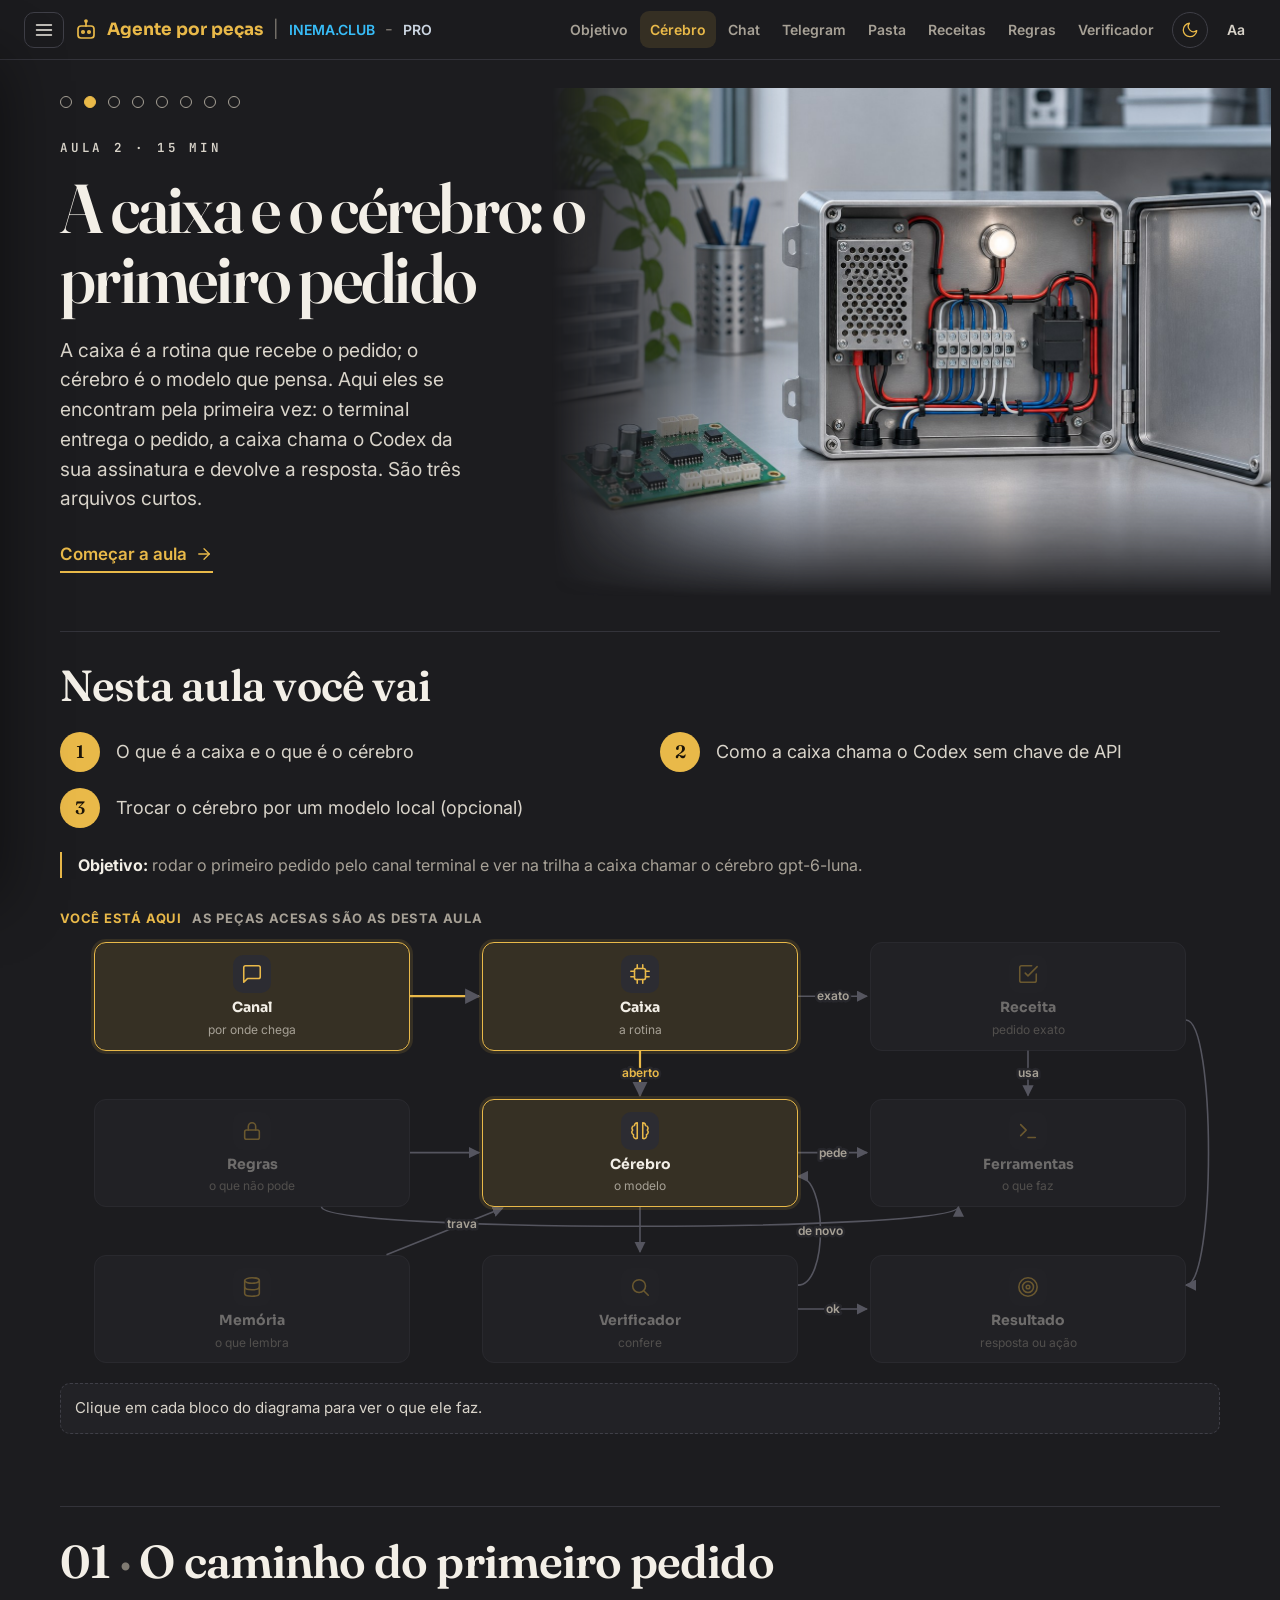
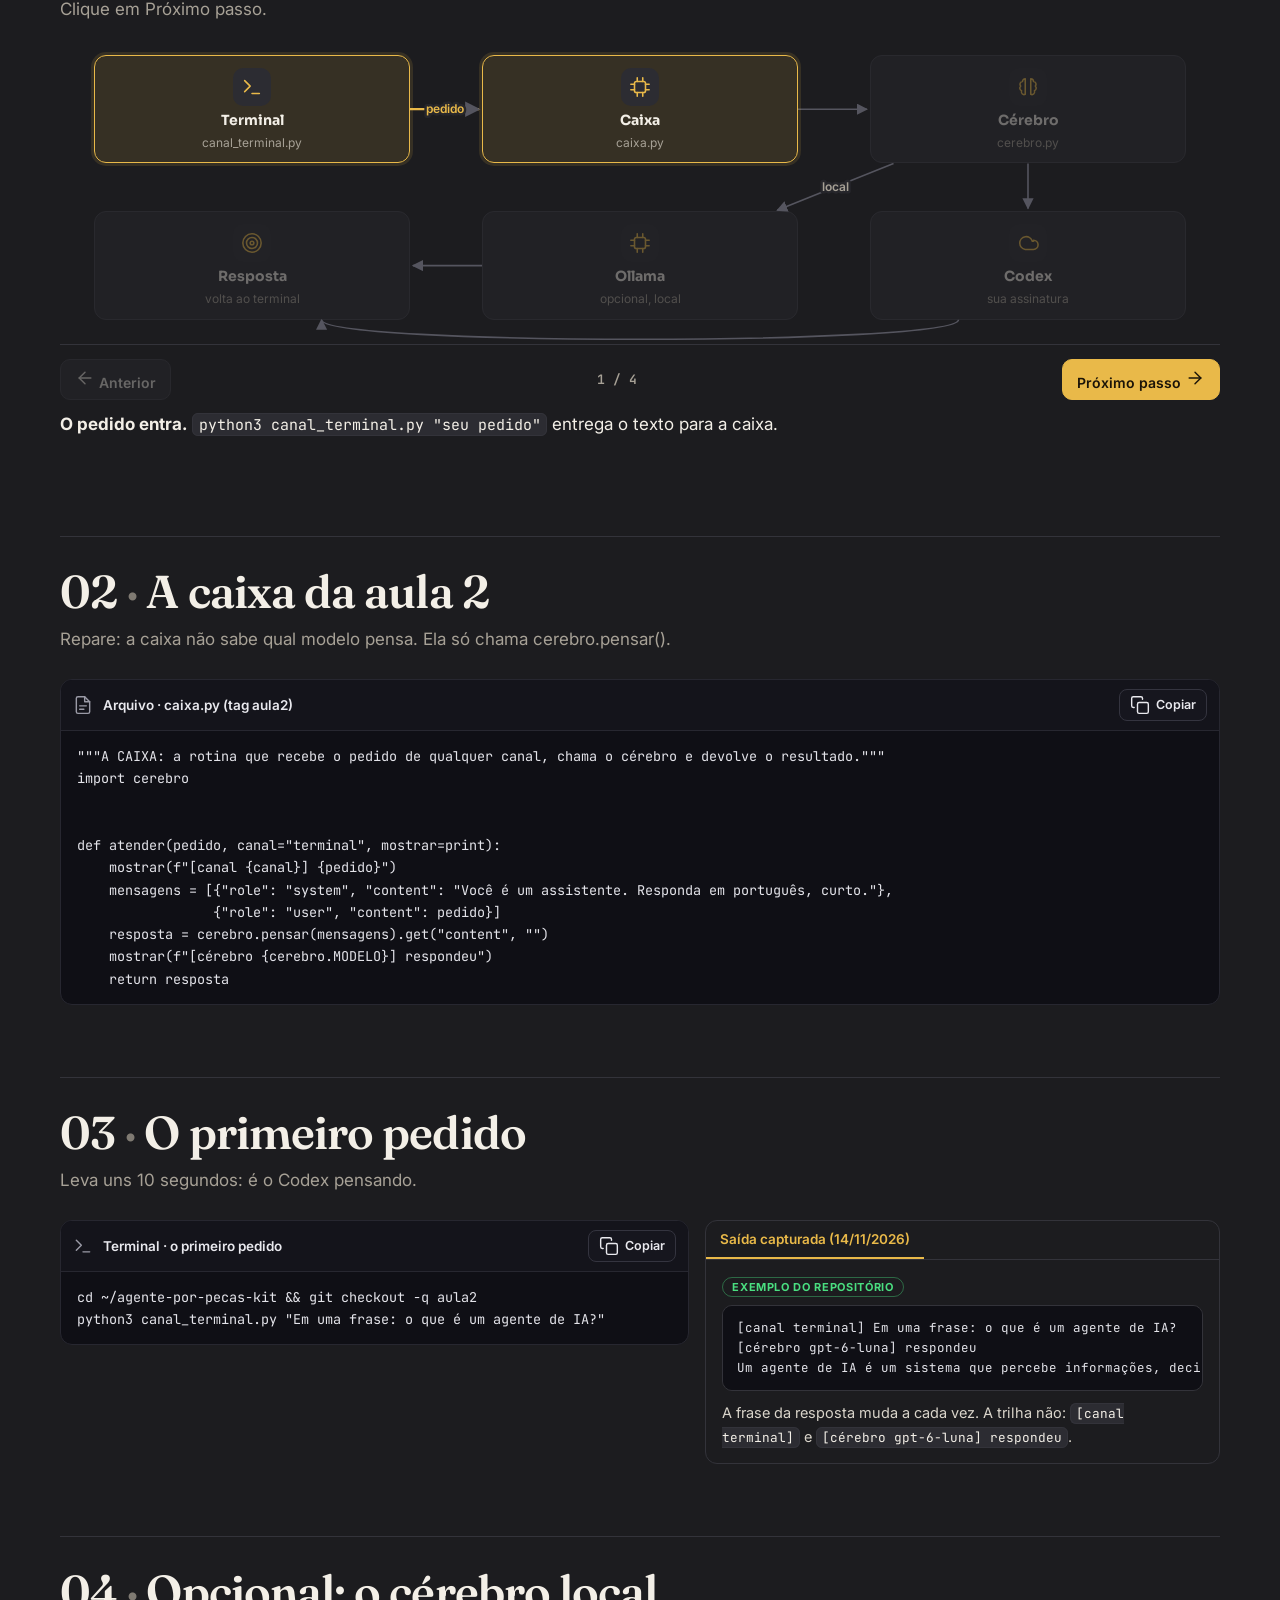
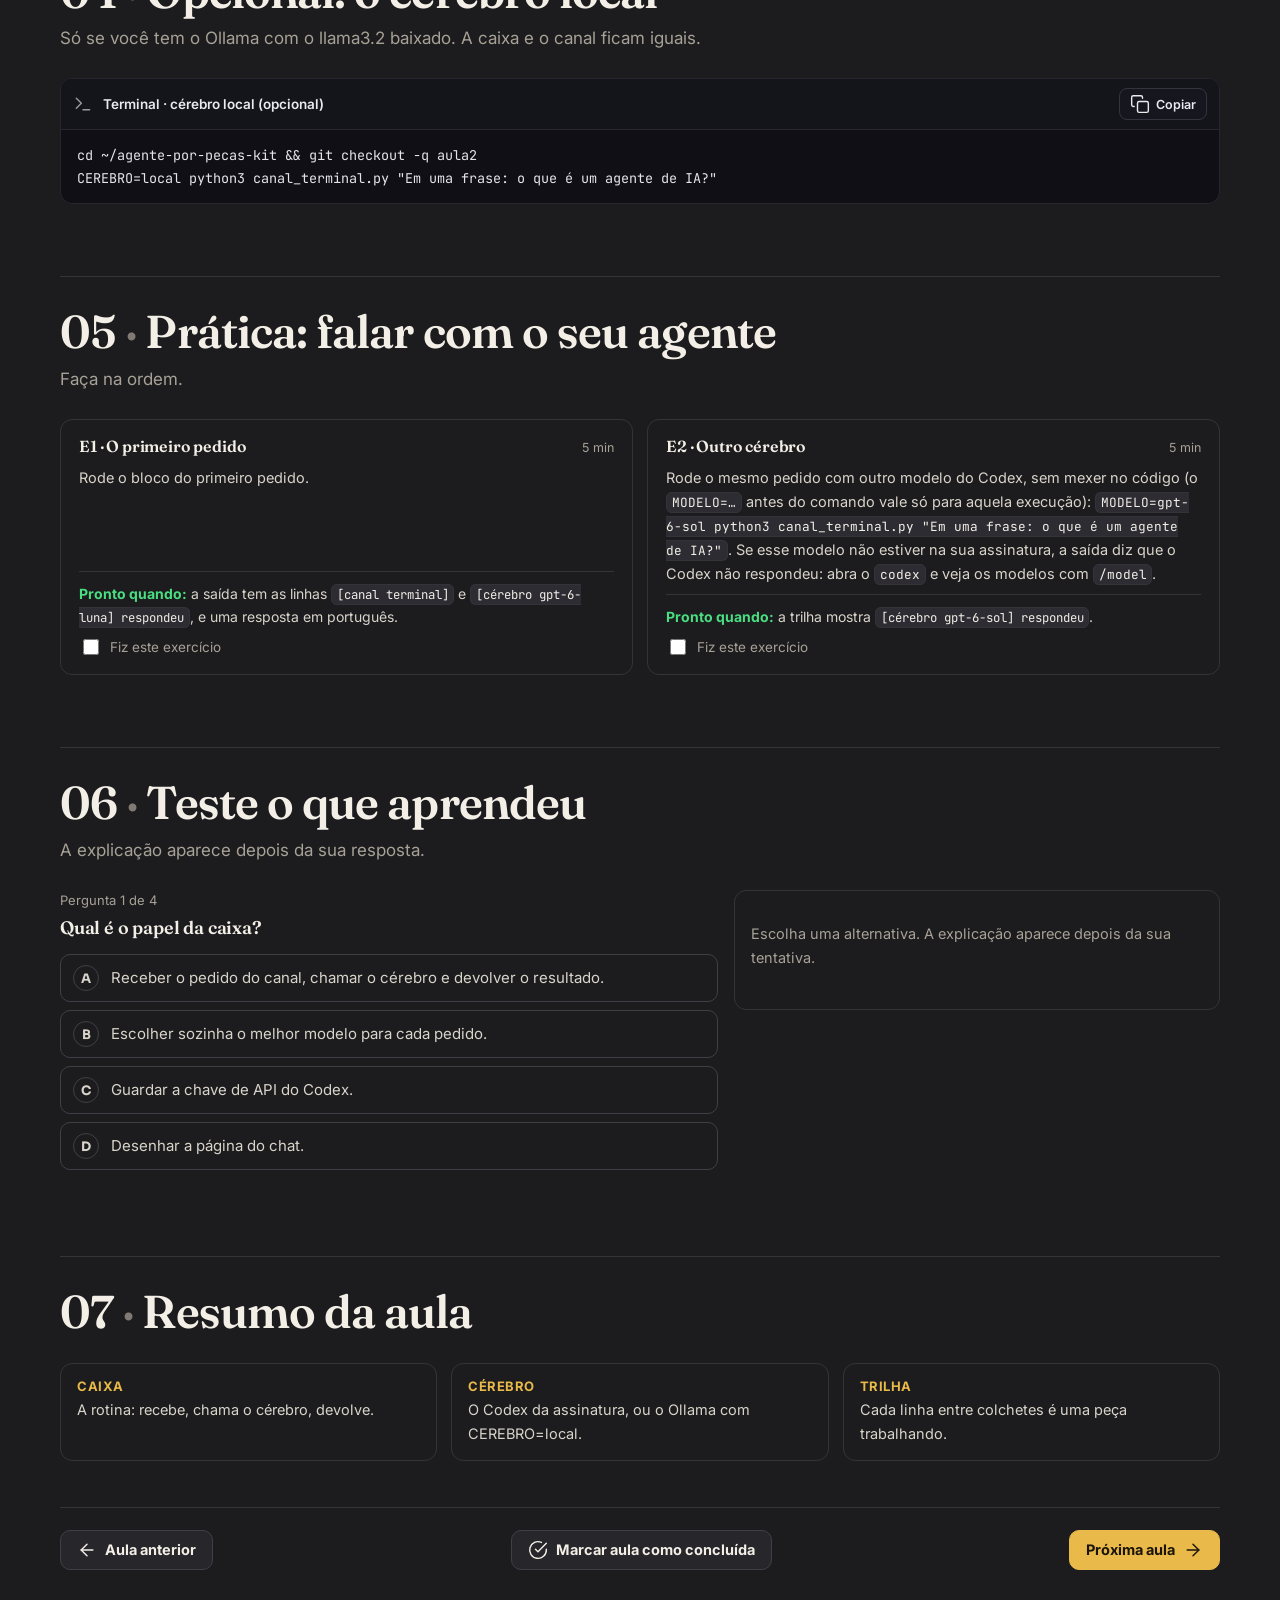
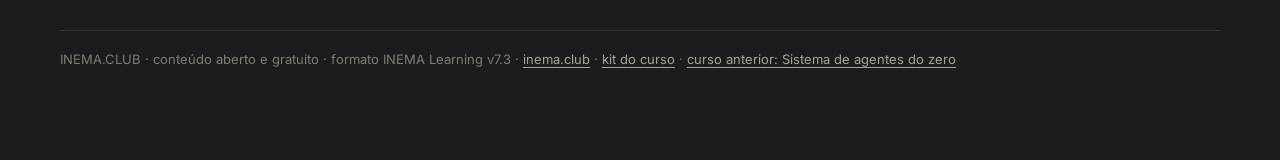
==== commit 50649bc3: "revisão 2: menu curto, aula 1 acende o mapa inteiro, Regras → Ferramentas no mapa, erro claro do Cod" ====
--- a/aulas/caixa-cerebro/index.html
+++ b/aulas/caixa-cerebro/index.html
@@ -18,7 +18,7 @@
 <link rel="stylesheet" href="../../assets/v73-fluxo.css"/>
 <meta name="generator" content="INEMA Learning 7.16.23"/>
 <script>try{if(JSON.parse(localStorage.getItem("agente-por-pecas-v73:tema"))==="papel")document.documentElement.setAttribute("data-tema","papel")}catch(e){}</script>
-</head><body data-curso="agente-por-pecas-v73" data-aula="caixa-cerebro" data-total="8" data-total-ex="17"><a class="skip" href="#conteudo">Pular para o conteúdo</a><header class="topo"><div class="esq"><button type="button" class="menu-btn" aria-expanded="false" aria-controls="lado"><svg class="ico" viewBox="0 0 24 24" aria-hidden="true"><line x1="3" y1="6" x2="21" y2="6"/><line x1="3" y1="12" x2="21" y2="12"/><line x1="3" y1="18" x2="21" y2="18"/></svg><span class="sr">Aulas</span></button><a class="marca" href="../../index.html"><svg class="ico" viewBox="0 0 24 24" aria-hidden="true"><rect x="4" y="8" width="16" height="12" rx="3"/><path d="M12 4v4"/><circle cx="12" cy="3" r="1"/><circle cx="9" cy="14" r="1.2"/><circle cx="15" cy="14" r="1.2"/></svg><span>Agente por peças</span></a><span class="sep">|</span><a class="club" href="https://inema.club" target="_blank" rel="noopener">INEMA.CLUB</a><span class="tr">-</span><a class="pro" href="https://inema.pro" target="_blank" rel="noopener">PRO</a></div><nav class="dir" aria-label="Aulas"><a href="../../aulas/objetivo/index.html" class="tlink" title="O mapa do agente, e o objetivo do seu"><span class="curto">A1</span><span class="longo">O mapa e o objetivo</span></a><a href="../../aulas/caixa-cerebro/index.html" class="tlink on" aria-current="page" title="A caixa e o cérebro: o primeiro pedido"><span class="curto">A2</span><span class="longo">Caixa e cérebro</span></a><a href="../../aulas/chat/index.html" class="tlink" title="Canal chat: o seu agente numa página web"><span class="curto">A3</span><span class="longo">Canal chat</span></a><a href="../../aulas/telegram/index.html" class="tlink" title="Canal Telegram: o agente no seu celular"><span class="curto">A4</span><span class="longo">Canal Telegram</span></a><a href="../../aulas/pasta/index.html" class="tlink" title="Canal pasta: o robô que trabalha sem conversa"><span class="curto">A5</span><span class="longo">Canal pasta</span></a><a href="../../aulas/receitas-ferramentas/index.html" class="tlink" title="Receita ou cérebro: o pedido exato não precisa de IA"><span class="curto">A6</span><span class="longo">Receitas e ferramentas</span></a><a href="../../aulas/memoria-regras/index.html" class="tlink" title="Memória e regras: o que ele lembra e o que ele não pode"><span class="curto">A7</span><span class="longo">Memória e regras</span></a><a href="../../aulas/verificador/index.html" class="tlink" title="Verificador e loop: só diz pronto depois de conferir"><span class="curto">A8</span><span class="longo">Verificador e loop</span></a><button type="button" class="tema-btn" title="Trocar tema claro/escuro"><svg class="ico sol" viewBox="0 0 24 24" aria-hidden="true"><circle cx="12" cy="12" r="4"/><path d="M12 2v2M12 20v2M4.9 4.9l1.4 1.4M17.7 17.7l1.4 1.4M2 12h2M20 12h2M4.9 19.1l1.4-1.4M17.7 6.3l1.4-1.4"/></svg><svg class="ico lua" viewBox="0 0 24 24" aria-hidden="true"><path d="M21 12.8A9 9 0 1 1 11.2 3a7 7 0 0 0 9.8 9.8z"/></svg><span class="sr">Trocar tema claro/escuro</span></button><div class="aa"><button type="button" class="aa-btn" aria-expanded="false" aria-controls="aparencia" title="Aparência">Aa</button><div class="aa-pop" id="aparencia" hidden><p>Tema</p><div class="aa-seg"><button type="button" data-tema="escuro">Escuro</button><button type="button" data-tema="papel">Papel claro</button></div><p style="margin-top:12px">Tamanho do texto</p><div class="aa-seg"><button type="button" data-escala="0.9">A−</button><button type="button" data-escala="1">A</button><button type="button" data-escala="1.12">A+</button></div></div></div></nav></header><div class="casca"><aside class="lado" id="lado" aria-label="Aulas"><a class="voltar" href="https://inema.club/"><svg class="ico" viewBox="0 0 24 24" aria-hidden="true"><line x1="19" y1="12" x2="5" y2="12"/><polyline points="12 19 5 12 12 5"/></svg>INEMA.CLUB · todos os cursos</a><p class="curso-nome">Agente por peças</p><p class="curso-sub">Canal, caixa, cérebro e verificador</p><div class="ind"><span class="ind-rot">Estudo (aulas)</span><span class="prog-txt"><span data-pct>0</span>%</span></div><div class="prog" aria-hidden="true"><i></i></div><div class="ind"><span class="ind-rot">Prática declarada</span><span class="prog-txt"><span data-prat>0</span>/17</span></div><div class="prog pratica" aria-hidden="true"><i></i></div><p class="ind-nota">Prática = exercícios que você marcou como feitos. A comprovação vem na prova da certificação.</p><ol class="lista-aulas"><li><a href="../../aulas/objetivo/index.html" data-slug="objetivo" class=""><span class="st" aria-hidden="true"></span><span>1. Mapa e objetivo<small>12 min</small></span></a></li><li><a href="../../aulas/caixa-cerebro/index.html" data-slug="caixa-cerebro" class="atual" aria-current="page"><span class="st" aria-hidden="true"></span><span>2. Caixa e cérebro<small>15 min</small></span></a></li><li><a href="../../aulas/chat/index.html" data-slug="chat" class=""><span class="st" aria-hidden="true"></span><span>3. Canal chat<small>15 min</small></span></a></li><li><a href="../../aulas/telegram/index.html" data-slug="telegram" class=""><span class="st" aria-hidden="true"></span><span>4. Canal Telegram<small>20 min</small></span></a></li><li><a href="../../aulas/pasta/index.html" data-slug="pasta" class=""><span class="st" aria-hidden="true"></span><span>5. Canal pasta<small>15 min</small></span></a></li><li><a href="../../aulas/receitas-ferramentas/index.html" data-slug="receitas-ferramentas" class=""><span class="st" aria-hidden="true"></span><span>6. Receitas e ferramentas<small>15 min</small></span></a></li><li><a href="../../aulas/memoria-regras/index.html" data-slug="memoria-regras" class=""><span class="st" aria-hidden="true"></span><span>7. Memória e regras<small>18 min</small></span></a></li><li><a href="../../aulas/verificador/index.html" data-slug="verificador" class=""><span class="st" aria-hidden="true"></span><span>8. Verificador e loop<small>20 min</small></span></a></li></ol><div class="estudo"><p class="es-tit">Seu estudo</p><details class="es-bloco" data-es="desempenho"><summary><svg class="ico" viewBox="0 0 24 24" aria-hidden="true"><line x1="18" y1="20" x2="18" y2="10"/><line x1="12" y1="20" x2="12" y2="4"/><line x1="6" y1="20" x2="6" y2="14"/></svg><span>Desempenho nos testes</span><span class="es-cont" data-es-cont="desempenho"></span></summary><div class="es-corpo" data-es-corpo="desempenho"></div></details><details class="es-bloco" data-es="notas"><summary><svg class="ico" viewBox="0 0 24 24" aria-hidden="true"><path d="M12 20h9"/><path d="M16.5 3.5a2.1 2.1 0 0 1 3 3L7 19l-4 1 1-4z"/></svg><span>Minhas anotações</span><span class="es-cont" data-es-cont="notas"></span></summary><div class="es-corpo" data-es-corpo="notas"></div></details><details class="es-bloco" data-es="dados"><summary><svg class="ico" viewBox="0 0 24 24" aria-hidden="true"><ellipse cx="12" cy="5" rx="8" ry="3"/><path d="M4 5v14c0 1.7 3.6 3 8 3s8-1.3 8-3V5"/><path d="M4 12c0 1.7 3.6 3 8 3s8-1.3 8-3"/></svg><span>Copiar meus dados</span><span class="es-cont" data-es-cont="dados"></span></summary><div class="es-corpo" data-es-corpo="dados"><p class="es-exp">Seu progresso, suas anotações e as notas dos testes ficam só neste navegador. Baixe uma cópia (.json) para guardar ou para continuar em outro computador ou navegador; lá, carregue a cópia. Carregar soma com o que já existe e não apaga nada.</p><div class="es-acoes"><button type="button" class="es-btn es-exportar"><svg class="ico" viewBox="0 0 24 24" aria-hidden="true"><path d="M21 15v4a2 2 0 0 1-2 2H5a2 2 0 0 1-2-2v-4"/><polyline points="7 10 12 15 17 10"/><line x1="12" y1="15" x2="12" y2="3"/></svg>Baixar cópia</button><label class="es-btn es-importar"><svg class="ico" viewBox="0 0 24 24" aria-hidden="true"><path d="M21 15v4a2 2 0 0 1-2 2H5a2 2 0 0 1-2-2v-4"/><polyline points="17 8 12 3 7 8"/><line x1="12" y1="3" x2="12" y2="15"/></svg>Carregar cópia<input type="file" class="sr" accept=".json,application/json"/></label></div><p class="es-msg" aria-live="polite"></p></div></details></div><script type="application/json" id="estudo-dados">{"txt": {"titulo": "Seu estudo", "continuar": "Continuar de onde parei", "comecar": "Começar pela aula 1", "cta_continuar": "Continuar a aula {n}", "hoje": "hoje", "ontem": "ontem", "ha_dias": "há {n} dias", "desempenho": "Desempenho nos testes", "notas": "Minhas anotações", "dados": "Copiar meus dados", "sem_testes": "Nenhum teste feito ainda. O teste fica no fim de cada aula.", "nao_fez": "teste ainda não feito", "ultimo": "Último", "melhor": "Melhor", "tentativas": "tentativas", "tentativa": "tentativa", "tudo_certo": "Acertou tudo no último teste.", "rever": "Para rever", "resposta": "Resposta certa:", "ir_teste": "Refazer o teste", "sem_notas": "Nenhuma anotação ainda. Na aula, selecione um trecho do texto e toque em Marcar ou Anotar.", "so_marcado": "(só marcado)", "marcar": "Marcar", "anotar": "Anotar", "salvar": "Salvar", "apagar": "Apagar marca", "fechar": "Fechar", "nota_ph": "Escreva sua anotação sobre este trecho…", "um_bloco": "Marque dentro de um parágrafo só.", "nao_marca": "Este trecho não pode ser marcado.", "dados_exp": "Seu progresso, suas anotações e as notas dos testes ficam só neste navegador. Baixe uma cópia (.json) para guardar ou para continuar em outro computador ou navegador; lá, carregue a cópia. Carregar soma com o que já existe e não apaga nada.", "exportar": "Baixar cópia", "importar": "Carregar cópia", "import_ok": "Cópia carregada ({n} itens). Atualizando a página…", "import_erro": "Arquivo não reconhecido. Nada foi alterado.", "import_outro": "Esta cópia é de outro curso. Nada foi alterado.", "export_ok": "Cópia baixada."}, "aulas": [{"slug": "objetivo", "num": 1, "t": "Mapa e objetivo", "quiz": {"sec": "s5", "perguntas": [{"p": "Qual é a diferença central entre o chat e um agente?", "certa": "O chat responde em texto; o agente faz a tarefa e confere."}, {"p": "Por que escrever o objetivo.md antes de qualquer código?", "certa": "Porque ele diz o que conferir para saber se está pronto."}, {"p": "Qual frase serve para a parte \"Quando está pronto\"?", "certa": "O pedido \"anote pão\" deixa a palavra pão em lista.txt."}, {"p": "O cérebro do agente neste curso usa…", "certa": "A sua assinatura do ChatGPT, pelo Codex, sem chave de API."}]}}, {"slug": "caixa-cerebro", "num": 2, "t": "Caixa e cérebro", "quiz": {"sec": "s6", "perguntas": [{"p": "Qual é o papel da caixa?", "certa": "Receber o pedido do canal, chamar o cérebro e devolver o resultado."}, {"p": "Para trocar o Codex por um modelo local, o que muda?", "certa": "Nada no código: a variável CEREBRO=local."}, {"p": "Por que o Codex roda numa pasta vazia, só leitura?", "certa": "Porque ele só decide; quem mexe em arquivo é a caixa."}, {"p": "A trilha mostra [cérebro gpt-6-sol] respondeu. O que aconteceu?", "certa": "Você rodou com MODELO=gpt-6-sol."}]}}, {"slug": "chat", "num": 3, "t": "Canal chat", "quiz": {"sec": "s5", "perguntas": [{"p": "O que mudou na caixa para o agente atender pelo chat?", "certa": "Nada: o canal web chama a mesma caixa."}, {"p": "Por que o endereço do chat muda a cada vez que você liga?", "certa": "Porque o canal pede ao sistema uma porta livre."}, {"p": "A página mostrou a resposta mas não a trilha. Onde olhar primeiro?", "certa": "No terminal do canal web: a trilha também sai lá."}, {"p": "Quem pode abrir o seu chat local, do jeito que ele está?", "certa": "Só o seu computador: o servidor escuta em 127.0.0.1."}]}}, {"slug": "telegram", "num": 4, "t": "Canal Telegram", "quiz": {"sec": "s6", "perguntas": [{"p": "Por que o token fica no .env e não no canal_telegram.py?", "certa": "Porque o código vai para o git, e o token controla o bot."}, {"p": "Você mandou a mensagem com o canal desligado. O que acontece?", "certa": "Ela fica guardada no Telegram até o canal ligar e buscar."}, {"p": "Para que serve o arquivo telegram.offset?", "certa": "Lembrar a última mensagem atendida, para não repetir."}, {"p": "Do jeito que está nesta aula, quem o seu bot atende?", "certa": "Qualquer pessoa que achar o bot; a trava vem na aula 7."}]}}, {"slug": "pasta", "num": 5, "t": "Canal pasta", "quiz": {"sec": "s4", "perguntas": [{"p": "O que torna a pasta um canal \"sem interação\"?", "certa": "Ninguém espera a resposta na tela: o resultado vai para feito/."}, {"p": "Por que o robô apaga o arquivo de entrada/ depois de atender?", "certa": "Para o mesmo pedido não ser atendido de novo na próxima volta."}, {"p": "Em que ordem o robô atende os arquivos?", "certa": "Em ordem de nome: por isso 001, 002…"}, {"p": "Quem pode mandar pedidos para o robô da pasta?", "certa": "Quem consegue gravar um arquivo naquela pasta."}]}}, {"slug": "receitas-ferramentas", "num": 6, "t": "Receitas e ferramentas", "quiz": {"sec": "s7", "perguntas": [{"p": "O pedido \"adicione café na lista\" chega. O que acontece?", "certa": "A receita anotar-na-lista faz o passo a passo, sem chamar o cérebro."}, {"p": "No pedido aberto, quem abre o arquivo notas.txt?", "certa": "A caixa, quando o cérebro pede a ferramenta ler."}, {"p": "Por que vale a pena ter receita para um pedido que o cérebro também saberia fazer?", "certa": "Porque a receita sai igual toda vez, na hora e sem cérebro."}, {"p": "A sua receita tem quando: anote a tarefa *. Qual pedido cai nela?", "certa": "Anote a tarefa comprar pilhas."}]}}, {"slug": "memoria-regras", "num": 7, "t": "Memória e regras", "quiz": {"sec": "s8", "perguntas": [{"p": "Na aula 6, o Codex respondeu \"não posso divulgar\". Por que isso não bastou?", "certa": "Porque a ferramenta já tinha lido o segredo antes."}, {"p": "Onde fica a regra \"só a pasta trabalho/\" que não depende do modelo?", "certa": "Na função caminho() das ferramentas."}, {"p": "Pelo Telegram, o cérebro pede para substituir um arquivo que já existe. O que acontece?", "certa": "Recusa: fora do terminal não há como dar o OK."}, {"p": "A memória é guardada em…", "certa": "No arquivo memoria.json, que vai junto em cada pedido."}]}}, {"slug": "verificador", "num": 8, "t": "Verificador e loop", "quiz": {"sec": "s8", "perguntas": [{"p": "Por que o exemplo concreto é melhor que o juiz?", "certa": "Porque o código confere igual toda vez, e o juiz varia."}, {"p": "O verificador reprovou. O que o aviso para o cérebro diz?", "certa": "Que foi reprovado, sem dizer o que era esperado."}, {"p": "Quando o agente cancela?", "certa": "Quando o verificador reprova 3 vezes."}, {"p": "No robô da pasta, onde vai o exemplo concreto?", "certa": "Numa linha esperado: dentro do próprio arquivo do pedido."}]}}]}</script><div class="lado-card">Kit do curso<b>Uma peça por arquivo</b>O agente inteiro, com uma tag por aula (aula1 … aula8). Na main, testes que rodam sem modelo.<br/><a href="https://github.com/inematds/agente-por-pecas-kit" target="_blank" rel="noopener">Abrir o kit no GitHub →</a></div></aside><main class="principal" id="conteudo"><div class="miolo" data-competencias="separar-caixa-de-cerebro;chamar-o-codex;trocar-de-cerebro"><div class="aula-hero com-img"><div class="ah-txt"><nav class="pontos" aria-label="Aulas"><a href="../../aulas/objetivo/index.html" class="pt" data-slug="objetivo" title="O mapa do agente, e o objetivo do seu"><span class="sr">O mapa do agente, e o objetivo do seu</span></a><a href="../../aulas/caixa-cerebro/index.html" class="pt on" data-slug="caixa-cerebro" title="A caixa e o cérebro: o primeiro pedido"><span class="sr">A caixa e o cérebro: o primeiro pedido</span></a><a href="../../aulas/chat/index.html" class="pt" data-slug="chat" title="Canal chat: o seu agente numa página web"><span class="sr">Canal chat: o seu agente numa página web</span></a><a href="../../aulas/telegram/index.html" class="pt" data-slug="telegram" title="Canal Telegram: o agente no seu celular"><span class="sr">Canal Telegram: o agente no seu celular</span></a><a href="../../aulas/pasta/index.html" class="pt" data-slug="pasta" title="Canal pasta: o robô que trabalha sem conversa"><span class="sr">Canal pasta: o robô que trabalha sem conversa</span></a><a href="../../aulas/receitas-ferramentas/index.html" class="pt" data-slug="receitas-ferramentas" title="Receita ou cérebro: o pedido exato não precisa de IA"><span class="sr">Receita ou cérebro: o pedido exato não precisa de IA</span></a><a href="../../aulas/memoria-regras/index.html" class="pt" data-slug="memoria-regras" title="Memória e regras: o que ele lembra e o que ele não pode"><span class="sr">Memória e regras: o que ele lembra e o que ele não pode</span></a><a href="../../aulas/verificador/index.html" class="pt" data-slug="verificador" title="Verificador e loop: só diz pronto depois de conferir"><span class="sr">Verificador e loop: só diz pronto depois de conferir</span></a></nav><p class="kicker">Aula 2 · 15 min</p><h1>A caixa e o cérebro: o primeiro pedido</h1><p class="lead">A caixa é a rotina que recebe o pedido; o cérebro é o modelo que pensa. Aqui eles se encontram pela primeira vez: o terminal entrega o pedido, a caixa chama o Codex da sua assinatura e devolve a resposta. São três arquivos curtos.</p><a class="comecar" href="#s1">Começar a aula <svg class="ico" viewBox="0 0 24 24" aria-hidden="true"><line x1="5" y1="12" x2="19" y2="12"/><polyline points="12 5 19 12 12 19"/></svg></a></div><figure class="ah-img"><img src="../../assets/img/hero/caixa-cerebro.jpg" alt="Uma caixa de metal aberta com fios ligados a uma luz suave, sobre uma bancada." width="1536" height="1024"/></figure></div><div class="nesta2"><h2>Nesta aula você vai</h2><ol><li><b class="dn">1</b><span>O que é a caixa e o que é o cérebro</span></li><li><b class="dn">2</b><span>Como a caixa chama o Codex sem chave de API</span></li><li><b class="dn">3</b><span>Trocar o cérebro por um modelo local (opcional)</span></li></ol><p class="objetivo"><b>Objetivo:</b> rodar o primeiro pedido pelo canal terminal e ver na trilha a caixa chamar o cérebro gpt-6-luna.</p></div><div class="mapa-aula"><p class="mapa-t"><b>Você está aqui</b><span>as peças acesas são as desta aula</span></p><div class="painel fx" data-ligacoes="[{&quot;de&quot;: &quot;canal&quot;, &quot;para&quot;: &quot;caixa&quot;}, {&quot;de&quot;: &quot;caixa&quot;, &quot;para&quot;: &quot;receita&quot;, &quot;rot&quot;: &quot;exato&quot;}, {&quot;de&quot;: &quot;caixa&quot;, &quot;para&quot;: &quot;cerebro&quot;, &quot;rot&quot;: &quot;aberto&quot;}, {&quot;de&quot;: &quot;receita&quot;, &quot;para&quot;: &quot;ferramentas&quot;, &quot;rot&quot;: &quot;usa&quot;}, {&quot;de&quot;: &quot;cerebro&quot;, &quot;para&quot;: &quot;ferramentas&quot;, &quot;rot&quot;: &quot;pede&quot;}, {&quot;de&quot;: &quot;regras&quot;, &quot;para&quot;: &quot;cerebro&quot;}, {&quot;de&quot;: &quot;memoria&quot;, &quot;para&quot;: &quot;cerebro&quot;}, {&quot;de&quot;: &quot;cerebro&quot;, &quot;para&quot;: &quot;verificador&quot;}, {&quot;de&quot;: &quot;verificador&quot;, &quot;para&quot;: &quot;resultado&quot;, &quot;rot&quot;: &quot;ok&quot;}, {&quot;de&quot;: &quot;verificador&quot;, &quot;para&quot;: &quot;cerebro&quot;, &quot;rot&quot;: &quot;de novo&quot;, &quot;volta&quot;: &quot;dir&quot;}, {&quot;de&quot;: &quot;receita&quot;, &quot;para&quot;: &quot;resultado&quot;, &quot;volta&quot;: &quot;dir&quot;}]"><div class="fx-palco"><svg class="fx-setas" aria-hidden="true"></svg><div class="fx-grade" style="--cols:3"><button type="button" class="fx-no aceso" data-id="canal" aria-pressed="false" style="grid-column:1;grid-row:1"><span class="ic"><svg class="ico" viewBox="0 0 24 24" aria-hidden="true"><path d="M21 15a2 2 0 0 1-2 2H7l-4 4V5a2 2 0 0 1 2-2h14a2 2 0 0 1 2 2z"/></svg></span><span class="nome">Canal</span><span class="sub">por onde chega</span><template><b>Canal.</b> Por onde o pedido chega: o terminal, um chat numa página web, o Telegram, ou um arquivo numa pasta, sem ninguém conversando. <a href="../../aulas/caixa-cerebro/index.html">Aula 2</a></template></button><button type="button" class="fx-no aceso" data-id="caixa" aria-pressed="false" style="grid-column:2;grid-row:1"><span class="ic"><svg class="ico" viewBox="0 0 24 24" aria-hidden="true"><rect x="6" y="6" width="12" height="12" rx="2"/><path d="M9 2v4M15 2v4M9 18v4M15 18v4M2 9h4M2 15h4M18 9h4M18 15h4"/></svg></span><span class="nome">Caixa</span><span class="sub">a rotina</span><template><b>Caixa.</b> A máquina com a rotina (o programa) que recebe o pedido de qualquer canal e decide quem faz: a receita ou o cérebro. Arquivo <code>caixa.py</code>. <a href="../../aulas/caixa-cerebro/index.html">Aula 2</a></template></button><button type="button" class="fx-no apagado" data-id="receita" aria-pressed="false" style="grid-column:3;grid-row:1"><span class="ic"><svg class="ico" viewBox="0 0 24 24" aria-hidden="true"><path d="M9 11l3 3L22 4"/><path d="M21 12v7a2 2 0 0 1-2 2H5a2 2 0 0 1-2-2V5a2 2 0 0 1 2-2h11"/></svg></span><span class="nome">Receita</span><span class="sub">pedido exato</span><template><b>Receita.</b> O passo a passo para o pedido exato, sem cérebro. É o que se chama RPA: um robô que segue passos fixos. Rápido, igual toda vez e de graça. Arquivos em <code>receitas/</code>. <a href="../../aulas/receitas-ferramentas/index.html">Aula 6</a></template></button><button type="button" class="fx-no apagado" data-id="regras" aria-pressed="false" style="grid-column:1;grid-row:2"><span class="ic"><svg class="ico" viewBox="0 0 24 24" aria-hidden="true"><rect x="4" y="11" width="16" height="10" rx="2"/><path d="M8 11V7a4 4 0 0 1 8 0v4"/></svg></span><span class="nome">Regras</span><span class="sub">o que não pode</span><template><b>Regras.</b> Os limites do trabalho. Escritos em <code>regras.md</code> para o cérebro ler, e travados no código das ferramentas, que não esquece. <a href="../../aulas/memoria-regras/index.html">Aula 7</a></template></button><button type="button" class="fx-no aceso" data-id="cerebro" aria-pressed="false" style="grid-column:2;grid-row:2"><span class="ic"><svg class="ico" viewBox="0 0 24 24" aria-hidden="true"><path d="M9 3a3 3 0 0 0-3 3 3 3 0 0 0-2 5 3 3 0 0 0 1 5 3 3 0 0 0 4 4V3z"/><path d="M15 3a3 3 0 0 1 3 3 3 3 0 0 1 2 5 3 3 0 0 1-1 5 3 3 0 0 1-4 4V3z"/></svg></span><span class="nome">Cérebro</span><span class="sub">o modelo</span><template><b>Cérebro.</b> O modelo que pensa: o Codex da sua assinatura, ou um modelo local no Ollama. Ele não executa nada: só decide e pede. Arquivo <code>cerebro.py</code>. <a href="../../aulas/caixa-cerebro/index.html">Aula 2</a></template></button><button type="button" class="fx-no apagado" data-id="ferramentas" aria-pressed="false" style="grid-column:3;grid-row:2"><span class="ic"><svg class="ico" viewBox="0 0 24 24" aria-hidden="true"><polyline points="4 17 10 11 4 5"/><line x1="12" y1="19" x2="20" y2="19"/></svg></span><span class="nome">Ferramentas</span><span class="sub">o que faz</span><template><b>Ferramentas.</b> O que o agente consegue fazer no mundo: ler, gravar, anotar, lembrar. Quem executa é a caixa. Arquivo <code>ferramentas.py</code>. <a href="../../aulas/receitas-ferramentas/index.html">Aula 6</a></template></button><button type="button" class="fx-no apagado" data-id="memoria" aria-pressed="false" style="grid-column:1;grid-row:3"><span class="ic"><svg class="ico" viewBox="0 0 24 24" aria-hidden="true"><ellipse cx="12" cy="5" rx="8" ry="3"/><path d="M4 5v14c0 1.7 3.6 3 8 3s8-1.3 8-3V5"/><path d="M4 12c0 1.7 3.6 3 8 3s8-1.3 8-3"/></svg></span><span class="nome">Memória</span><span class="sub">o que lembra</span><template><b>Memória.</b> O que o agente sabe de você e guarda de uma conversa para a outra. Arquivo <code>memoria.json</code>. <a href="../../aulas/memoria-regras/index.html">Aula 7</a></template></button><button type="button" class="fx-no apagado" data-id="verificador" aria-pressed="false" style="grid-column:2;grid-row:3"><span class="ic"><svg class="ico" viewBox="0 0 24 24" aria-hidden="true"><circle cx="11" cy="11" r="7"/><line x1="21" y1="21" x2="16.6" y2="16.6"/></svg></span><span class="nome">Verificador</span><span class="sub">confere</span><template><b>Verificador.</b> Confere o resultado contra o pedido. Com um exemplo concreto, o código confere e acerta sempre; sem exemplo, outro cérebro faz de juiz. Arquivo <code>verificador.py</code>. <a href="../../aulas/verificador/index.html">Aula 8</a></template></button><button type="button" class="fx-no apagado" data-id="resultado" aria-pressed="false" style="grid-column:3;grid-row:3"><span class="ic"><svg class="ico" viewBox="0 0 24 24" aria-hidden="true"><circle cx="12" cy="12" r="10"/><circle cx="12" cy="12" r="6"/><circle cx="12" cy="12" r="2"/></svg></span><span class="nome">Resultado</span><span class="sub">resposta ou ação</span><template><b>Resultado.</b> O que sai: uma resposta, uma ação (um arquivo gravado, uma anotação) ou o aviso de que cancelou depois de 3 tentativas. <a href="../../aulas/objetivo/index.html">Aula 1</a></template></button></div></div><div class="fx-detalhe" aria-live="polite">Clique em cada bloco do diagrama para ver o que ele faz.</div></div></div><section class="secao" id="s1"><div class="sec-cab"><div><h2><span class="sn">01</span><span class="sp" aria-hidden="true"> · </span>O caminho do primeiro pedido</h2><p>Clique em Próximo passo.</p></div></div><div class="painel fx" data-ligacoes="[{&quot;de&quot;: &quot;terminal&quot;, &quot;para&quot;: &quot;caixa&quot;, &quot;rot&quot;: &quot;pedido&quot;}, {&quot;de&quot;: &quot;caixa&quot;, &quot;para&quot;: &quot;cerebro&quot;}, {&quot;de&quot;: &quot;cerebro&quot;, &quot;para&quot;: &quot;codex&quot;, &quot;rot&quot;: &quot;padrão&quot;}, {&quot;de&quot;: &quot;cerebro&quot;, &quot;para&quot;: &quot;local&quot;, &quot;rot&quot;: &quot;local&quot;}, {&quot;de&quot;: &quot;codex&quot;, &quot;para&quot;: &quot;resposta&quot;, &quot;volta&quot;: &quot;baixo&quot;}, {&quot;de&quot;: &quot;local&quot;, &quot;para&quot;: &quot;resposta&quot;}]"><div class="fx-palco"><svg class="fx-setas" aria-hidden="true"></svg><div class="fx-grade" style="--cols:3"><button type="button" class="fx-no" data-id="terminal" aria-pressed="false" style="grid-column:1;grid-row:1"><span class="ic"><svg class="ico" viewBox="0 0 24 24" aria-hidden="true"><polyline points="4 17 10 11 4 5"/><line x1="12" y1="19" x2="20" y2="19"/></svg></span><span class="nome">Terminal</span><span class="sub">canal_terminal.py</span><template><b>Terminal.</b> O canal mais simples: o pedido vem da linha de comando. <code>canal_terminal.py</code> tem 4 linhas.</template></button><button type="button" class="fx-no" data-id="caixa" aria-pressed="false" style="grid-column:2;grid-row:1"><span class="ic"><svg class="ico" viewBox="0 0 24 24" aria-hidden="true"><rect x="6" y="6" width="12" height="12" rx="2"/><path d="M9 2v4M15 2v4M9 18v4M15 18v4M2 9h4M2 15h4M18 9h4M18 15h4"/></svg></span><span class="nome">Caixa</span><span class="sub">caixa.py</span><template><b>Caixa.</b> Monta a conversa (instruções + pedido) e chama o cérebro. Imprime a trilha: <code>[canal …]</code>, <code>[cérebro …]</code>.</template></button><button type="button" class="fx-no" data-id="cerebro" aria-pressed="false" style="grid-column:3;grid-row:1"><span class="ic"><svg class="ico" viewBox="0 0 24 24" aria-hidden="true"><path d="M9 3a3 3 0 0 0-3 3 3 3 0 0 0-2 5 3 3 0 0 0 1 5 3 3 0 0 0 4 4V3z"/><path d="M15 3a3 3 0 0 1 3 3 3 3 0 0 1 2 5 3 3 0 0 1-1 5 3 3 0 0 1-4 4V3z"/></svg></span><span class="nome">Cérebro</span><span class="sub">cerebro.py</span><template><b>Cérebro.</b> Escolhe quem pensa. Por padrão, o Codex; com <code>CEREBRO=local</code>, o Ollama.</template></button><button type="button" class="fx-no" data-id="codex" aria-pressed="false" style="grid-column:3;grid-row:2"><span class="ic"><svg class="ico" viewBox="0 0 24 24" aria-hidden="true"><path d="M18 10h-1.3A7 7 0 1 0 9 19h9a5 5 0 0 0 0-10z"/></svg></span><span class="nome">Codex</span><span class="sub">sua assinatura</span><template><b>Codex.</b> <code>codex exec</code> numa pasta vazia, só leitura, sem chave de API. O modelo padrão é o <code>gpt-6-luna</code>; troque com <code>MODELO=…</code>.</template></button><button type="button" class="fx-no" data-id="local" aria-pressed="false" style="grid-column:2;grid-row:2"><span class="ic"><svg class="ico" viewBox="0 0 24 24" aria-hidden="true"><rect x="6" y="6" width="12" height="12" rx="2"/><path d="M9 2v4M15 2v4M9 18v4M15 18v4M2 9h4M2 15h4M18 9h4M18 15h4"/></svg></span><span class="nome">Ollama</span><span class="sub">opcional, local</span><template><b>Ollama.</b> Módulo à parte (<code>cerebro_local.py</code>) para rodar tudo no seu computador. Precisa do Ollama e de um modelo baixado.</template></button><button type="button" class="fx-no" data-id="resposta" aria-pressed="false" style="grid-column:1;grid-row:2"><span class="ic"><svg class="ico" viewBox="0 0 24 24" aria-hidden="true"><circle cx="12" cy="12" r="10"/><circle cx="12" cy="12" r="6"/><circle cx="12" cy="12" r="2"/></svg></span><span class="nome">Resposta</span><span class="sub">volta ao terminal</span><template><b>Resposta.</b> A resposta volta pela caixa e aparece no terminal.</template></button></div></div><div class="fx-passos" data-passos="[{&quot;acende&quot;: [&quot;terminal&quot;, &quot;caixa&quot;], &quot;ligar&quot;: [&quot;terminal&gt;caixa&quot;], &quot;titulo&quot;: &quot;O pedido entra.&quot;, &quot;texto&quot;: &quot;&lt;code&gt;python3 canal_terminal.py \&quot;seu pedido\&quot;&lt;/code&gt; entrega o texto para a caixa.&quot;}, {&quot;acende&quot;: [&quot;caixa&quot;, &quot;cerebro&quot;, &quot;codex&quot;], &quot;ligar&quot;: [&quot;caixa&gt;cerebro&quot;, &quot;cerebro&gt;codex&quot;], &quot;titulo&quot;: &quot;A caixa chama o cérebro.&quot;, &quot;texto&quot;: &quot;O &lt;code&gt;cerebro.py&lt;/code&gt; chama o Codex da sua assinatura, numa pasta vazia, e espera a resposta.&quot;}, {&quot;acende&quot;: [&quot;codex&quot;, &quot;resposta&quot;], &quot;ligar&quot;: [&quot;codex&gt;resposta&quot;], &quot;titulo&quot;: &quot;A resposta volta.&quot;, &quot;texto&quot;: &quot;A caixa imprime a trilha e a resposta. Pronto: o primeiro pedido.&quot;}, {&quot;acende&quot;: [&quot;cerebro&quot;, &quot;local&quot;, &quot;resposta&quot;], &quot;ligar&quot;: [&quot;cerebro&gt;local&quot;, &quot;local&gt;resposta&quot;], &quot;titulo&quot;: &quot;Ou tudo local.&quot;, &quot;texto&quot;: &quot;Com &lt;code&gt;CEREBRO=local&lt;/code&gt;, o mesmo pedido vai para o Ollama. A caixa não muda nada.&quot;}]"><button type="button" class="fx-ant"><svg class="ico" viewBox="0 0 24 24" aria-hidden="true"><line x1="19" y1="12" x2="5" y2="12"/><polyline points="12 19 5 12 12 5"/></svg> Anterior</button><span class="fx-cont"></span><button type="button" class="fx-prox">Próximo passo <svg class="ico" viewBox="0 0 24 24" aria-hidden="true"><line x1="5" y1="12" x2="19" y2="12"/><polyline points="12 5 19 12 12 19"/></svg></button><p class="fx-leg" aria-live="polite"></p></div></div></section><section class="secao" id="s2"><div class="sec-cab"><div><h2><span class="sn">02</span><span class="sp" aria-hidden="true"> · </span>A caixa da aula 2</h2><p>Repare: a caixa não sabe qual modelo pensa. Ela só chama cerebro.pensar().</p></div></div><div class="cods um"><div><div class="cod"><div class="cod-cab"><svg class="ico" viewBox="0 0 24 24" aria-hidden="true"><path d="M14 2H6a2 2 0 0 0-2 2v16a2 2 0 0 0 2 2h12a2 2 0 0 0 2-2V8z"/><polyline points="14 2 14 8 20 8"/><line x1="8" y1="13" x2="16" y2="13"/><line x1="8" y1="17" x2="13" y2="17"/></svg><b>Arquivo · caixa.py (tag aula2)</b><button type="button" class="copiar" data-rot="Copiar" data-ok="Copiado"><svg class="ico" viewBox="0 0 24 24" aria-hidden="true"><rect x="9" y="9" width="13" height="13" rx="2"/><path d="M5 15H4a2 2 0 0 1-2-2V4a2 2 0 0 1 2-2h9a2 2 0 0 1 2 2v1"/></svg><span>Copiar</span></button></div><pre>&quot;&quot;&quot;A CAIXA: a rotina que recebe o pedido de qualquer canal, chama o cérebro e devolve o resultado.&quot;&quot;&quot;
+</head><body data-curso="agente-por-pecas-v73" data-aula="caixa-cerebro" data-total="8" data-total-ex="18"><a class="skip" href="#conteudo">Pular para o conteúdo</a><header class="topo"><div class="esq"><button type="button" class="menu-btn" aria-expanded="false" aria-controls="lado"><svg class="ico" viewBox="0 0 24 24" aria-hidden="true"><line x1="3" y1="6" x2="21" y2="6"/><line x1="3" y1="12" x2="21" y2="12"/><line x1="3" y1="18" x2="21" y2="18"/></svg><span class="sr">Aulas</span></button><a class="marca" href="../../index.html"><svg class="ico" viewBox="0 0 24 24" aria-hidden="true"><rect x="4" y="8" width="16" height="12" rx="3"/><path d="M12 4v4"/><circle cx="12" cy="3" r="1"/><circle cx="9" cy="14" r="1.2"/><circle cx="15" cy="14" r="1.2"/></svg><span>Agente por peças</span></a><span class="sep">|</span><a class="club" href="https://inema.club" target="_blank" rel="noopener">INEMA.CLUB</a><span class="tr">-</span><a class="pro" href="https://inema.pro" target="_blank" rel="noopener">PRO</a></div><nav class="dir" aria-label="Aulas"><a href="../../aulas/objetivo/index.html" class="tlink" title="O mapa do agente, e o objetivo do seu"><span class="curto">A1</span><span class="longo">Objetivo</span></a><a href="../../aulas/caixa-cerebro/index.html" class="tlink on" aria-current="page" title="A caixa e o cérebro: o primeiro pedido"><span class="curto">A2</span><span class="longo">Cérebro</span></a><a href="../../aulas/chat/index.html" class="tlink" title="Canal chat: o seu agente numa página web"><span class="curto">A3</span><span class="longo">Chat</span></a><a href="../../aulas/telegram/index.html" class="tlink" title="Canal Telegram: o agente no seu celular"><span class="curto">A4</span><span class="longo">Telegram</span></a><a href="../../aulas/pasta/index.html" class="tlink" title="Canal pasta: o robô que trabalha sem conversa"><span class="curto">A5</span><span class="longo">Pasta</span></a><a href="../../aulas/receitas-ferramentas/index.html" class="tlink" title="Receita ou cérebro: o pedido exato não precisa de IA"><span class="curto">A6</span><span class="longo">Receitas</span></a><a href="../../aulas/memoria-regras/index.html" class="tlink" title="Memória e regras: o que ele lembra e o que ele não pode"><span class="curto">A7</span><span class="longo">Regras</span></a><a href="../../aulas/verificador/index.html" class="tlink" title="Verificador e loop: só diz pronto depois de conferir"><span class="curto">A8</span><span class="longo">Verificador</span></a><button type="button" class="tema-btn" title="Trocar tema claro/escuro"><svg class="ico sol" viewBox="0 0 24 24" aria-hidden="true"><circle cx="12" cy="12" r="4"/><path d="M12 2v2M12 20v2M4.9 4.9l1.4 1.4M17.7 17.7l1.4 1.4M2 12h2M20 12h2M4.9 19.1l1.4-1.4M17.7 6.3l1.4-1.4"/></svg><svg class="ico lua" viewBox="0 0 24 24" aria-hidden="true"><path d="M21 12.8A9 9 0 1 1 11.2 3a7 7 0 0 0 9.8 9.8z"/></svg><span class="sr">Trocar tema claro/escuro</span></button><div class="aa"><button type="button" class="aa-btn" aria-expanded="false" aria-controls="aparencia" title="Aparência">Aa</button><div class="aa-pop" id="aparencia" hidden><p>Tema</p><div class="aa-seg"><button type="button" data-tema="escuro">Escuro</button><button type="button" data-tema="papel">Papel claro</button></div><p style="margin-top:12px">Tamanho do texto</p><div class="aa-seg"><button type="button" data-escala="0.9">A−</button><button type="button" data-escala="1">A</button><button type="button" data-escala="1.12">A+</button></div></div></div></nav></header><div class="casca"><aside class="lado" id="lado" aria-label="Aulas"><a class="voltar" href="https://inema.club/"><svg class="ico" viewBox="0 0 24 24" aria-hidden="true"><line x1="19" y1="12" x2="5" y2="12"/><polyline points="12 19 5 12 12 5"/></svg>INEMA.CLUB · todos os cursos</a><p class="curso-nome">Agente por peças</p><p class="curso-sub">Canal, caixa, cérebro e verificador</p><div class="ind"><span class="ind-rot">Estudo (aulas)</span><span class="prog-txt"><span data-pct>0</span>%</span></div><div class="prog" aria-hidden="true"><i></i></div><div class="ind"><span class="ind-rot">Prática declarada</span><span class="prog-txt"><span data-prat>0</span>/18</span></div><div class="prog pratica" aria-hidden="true"><i></i></div><p class="ind-nota">Prática = exercícios que você marcou como feitos. A comprovação vem na prova da certificação.</p><ol class="lista-aulas"><li><a href="../../aulas/objetivo/index.html" data-slug="objetivo" class=""><span class="st" aria-hidden="true"></span><span>1. Mapa e objetivo<small>12 min</small></span></a></li><li><a href="../../aulas/caixa-cerebro/index.html" data-slug="caixa-cerebro" class="atual" aria-current="page"><span class="st" aria-hidden="true"></span><span>2. Caixa e cérebro<small>15 min</small></span></a></li><li><a href="../../aulas/chat/index.html" data-slug="chat" class=""><span class="st" aria-hidden="true"></span><span>3. Canal chat<small>15 min</small></span></a></li><li><a href="../../aulas/telegram/index.html" data-slug="telegram" class=""><span class="st" aria-hidden="true"></span><span>4. Canal Telegram<small>20 min</small></span></a></li><li><a href="../../aulas/pasta/index.html" data-slug="pasta" class=""><span class="st" aria-hidden="true"></span><span>5. Canal pasta<small>15 min</small></span></a></li><li><a href="../../aulas/receitas-ferramentas/index.html" data-slug="receitas-ferramentas" class=""><span class="st" aria-hidden="true"></span><span>6. Receitas e ferramentas<small>15 min</small></span></a></li><li><a href="../../aulas/memoria-regras/index.html" data-slug="memoria-regras" class=""><span class="st" aria-hidden="true"></span><span>7. Memória e regras<small>18 min</small></span></a></li><li><a href="../../aulas/verificador/index.html" data-slug="verificador" class=""><span class="st" aria-hidden="true"></span><span>8. Verificador e loop<small>20 min</small></span></a></li></ol><div class="estudo"><p class="es-tit">Seu estudo</p><details class="es-bloco" data-es="desempenho"><summary><svg class="ico" viewBox="0 0 24 24" aria-hidden="true"><line x1="18" y1="20" x2="18" y2="10"/><line x1="12" y1="20" x2="12" y2="4"/><line x1="6" y1="20" x2="6" y2="14"/></svg><span>Desempenho nos testes</span><span class="es-cont" data-es-cont="desempenho"></span></summary><div class="es-corpo" data-es-corpo="desempenho"></div></details><details class="es-bloco" data-es="notas"><summary><svg class="ico" viewBox="0 0 24 24" aria-hidden="true"><path d="M12 20h9"/><path d="M16.5 3.5a2.1 2.1 0 0 1 3 3L7 19l-4 1 1-4z"/></svg><span>Minhas anotações</span><span class="es-cont" data-es-cont="notas"></span></summary><div class="es-corpo" data-es-corpo="notas"></div></details><details class="es-bloco" data-es="dados"><summary><svg class="ico" viewBox="0 0 24 24" aria-hidden="true"><ellipse cx="12" cy="5" rx="8" ry="3"/><path d="M4 5v14c0 1.7 3.6 3 8 3s8-1.3 8-3V5"/><path d="M4 12c0 1.7 3.6 3 8 3s8-1.3 8-3"/></svg><span>Copiar meus dados</span><span class="es-cont" data-es-cont="dados"></span></summary><div class="es-corpo" data-es-corpo="dados"><p class="es-exp">Seu progresso, suas anotações e as notas dos testes ficam só neste navegador. Baixe uma cópia (.json) para guardar ou para continuar em outro computador ou navegador; lá, carregue a cópia. Carregar soma com o que já existe e não apaga nada.</p><div class="es-acoes"><button type="button" class="es-btn es-exportar"><svg class="ico" viewBox="0 0 24 24" aria-hidden="true"><path d="M21 15v4a2 2 0 0 1-2 2H5a2 2 0 0 1-2-2v-4"/><polyline points="7 10 12 15 17 10"/><line x1="12" y1="15" x2="12" y2="3"/></svg>Baixar cópia</button><label class="es-btn es-importar"><svg class="ico" viewBox="0 0 24 24" aria-hidden="true"><path d="M21 15v4a2 2 0 0 1-2 2H5a2 2 0 0 1-2-2v-4"/><polyline points="17 8 12 3 7 8"/><line x1="12" y1="3" x2="12" y2="15"/></svg>Carregar cópia<input type="file" class="sr" accept=".json,application/json"/></label></div><p class="es-msg" aria-live="polite"></p></div></details></div><script type="application/json" id="estudo-dados">{"txt": {"titulo": "Seu estudo", "continuar": "Continuar de onde parei", "comecar": "Começar pela aula 1", "cta_continuar": "Continuar a aula {n}", "hoje": "hoje", "ontem": "ontem", "ha_dias": "há {n} dias", "desempenho": "Desempenho nos testes", "notas": "Minhas anotações", "dados": "Copiar meus dados", "sem_testes": "Nenhum teste feito ainda. O teste fica no fim de cada aula.", "nao_fez": "teste ainda não feito", "ultimo": "Último", "melhor": "Melhor", "tentativas": "tentativas", "tentativa": "tentativa", "tudo_certo": "Acertou tudo no último teste.", "rever": "Para rever", "resposta": "Resposta certa:", "ir_teste": "Refazer o teste", "sem_notas": "Nenhuma anotação ainda. Na aula, selecione um trecho do texto e toque em Marcar ou Anotar.", "so_marcado": "(só marcado)", "marcar": "Marcar", "anotar": "Anotar", "salvar": "Salvar", "apagar": "Apagar marca", "fechar": "Fechar", "nota_ph": "Escreva sua anotação sobre este trecho…", "um_bloco": "Marque dentro de um parágrafo só.", "nao_marca": "Este trecho não pode ser marcado.", "dados_exp": "Seu progresso, suas anotações e as notas dos testes ficam só neste navegador. Baixe uma cópia (.json) para guardar ou para continuar em outro computador ou navegador; lá, carregue a cópia. Carregar soma com o que já existe e não apaga nada.", "exportar": "Baixar cópia", "importar": "Carregar cópia", "import_ok": "Cópia carregada ({n} itens). Atualizando a página…", "import_erro": "Arquivo não reconhecido. Nada foi alterado.", "import_outro": "Esta cópia é de outro curso. Nada foi alterado.", "export_ok": "Cópia baixada."}, "aulas": [{"slug": "objetivo", "num": 1, "t": "Mapa e objetivo", "quiz": {"sec": "s5", "perguntas": [{"p": "Qual é a diferença central entre o chat e um agente?", "certa": "O chat responde em texto; o agente faz a tarefa e confere."}, {"p": "Por que escrever o objetivo.md antes de qualquer código?", "certa": "Porque ele diz o que conferir para saber se está pronto."}, {"p": "Qual frase serve para a parte \"Quando está pronto\"?", "certa": "O pedido \"anote pão\" deixa a palavra pão em lista.txt."}, {"p": "O cérebro do agente neste curso usa…", "certa": "A sua assinatura do ChatGPT, pelo Codex, sem chave de API."}]}}, {"slug": "caixa-cerebro", "num": 2, "t": "Caixa e cérebro", "quiz": {"sec": "s6", "perguntas": [{"p": "Qual é o papel da caixa?", "certa": "Receber o pedido do canal, chamar o cérebro e devolver o resultado."}, {"p": "Para trocar o Codex por um modelo local, o que muda?", "certa": "Nada no código: a variável CEREBRO=local."}, {"p": "Por que o Codex roda numa pasta vazia, só leitura?", "certa": "Porque ele só decide; quem mexe em arquivo é a caixa."}, {"p": "A trilha mostra [cérebro gpt-6-sol] respondeu. O que aconteceu?", "certa": "Você rodou com MODELO=gpt-6-sol."}]}}, {"slug": "chat", "num": 3, "t": "Canal chat", "quiz": {"sec": "s5", "perguntas": [{"p": "O que mudou na caixa para o agente atender pelo chat?", "certa": "Nada: o canal web chama a mesma caixa."}, {"p": "Por que o endereço do chat muda a cada vez que você liga?", "certa": "Porque o canal pede ao sistema uma porta livre."}, {"p": "A página mostrou a resposta mas não a trilha. Onde olhar primeiro?", "certa": "No terminal do canal web: a trilha também sai lá."}, {"p": "Quem pode abrir o seu chat local, do jeito que ele está?", "certa": "Só o seu computador: o servidor escuta em 127.0.0.1."}]}}, {"slug": "telegram", "num": 4, "t": "Canal Telegram", "quiz": {"sec": "s6", "perguntas": [{"p": "Por que o token fica no .env e não no canal_telegram.py?", "certa": "Porque o código vai para o git, e o token controla o bot."}, {"p": "Você mandou a mensagem com o canal desligado. O que acontece?", "certa": "Ela fica guardada no Telegram até o canal ligar e buscar."}, {"p": "Para que serve o arquivo telegram.offset?", "certa": "Lembrar a última mensagem atendida, para não repetir."}, {"p": "Do jeito que está nesta aula, quem o seu bot atende?", "certa": "Qualquer pessoa que achar o bot; a trava vem na aula 7."}]}}, {"slug": "pasta", "num": 5, "t": "Canal pasta", "quiz": {"sec": "s4", "perguntas": [{"p": "O que torna a pasta um canal \"sem interação\"?", "certa": "Ninguém espera a resposta na tela: o resultado vai para feito/."}, {"p": "Por que o robô apaga o arquivo de entrada/ depois de atender?", "certa": "Para o mesmo pedido não ser atendido de novo na próxima volta."}, {"p": "Em que ordem o robô atende os arquivos?", "certa": "Em ordem de nome: por isso 001, 002…"}, {"p": "Quem pode mandar pedidos para o robô da pasta?", "certa": "Quem consegue gravar um arquivo naquela pasta."}]}}, {"slug": "receitas-ferramentas", "num": 6, "t": "Receitas e ferramentas", "quiz": {"sec": "s7", "perguntas": [{"p": "O pedido \"adicione café na lista\" chega. O que acontece?", "certa": "A receita anotar-na-lista faz o passo a passo, sem chamar o cérebro."}, {"p": "No pedido aberto, quem abre o arquivo notas.txt?", "certa": "A caixa, quando o cérebro pede a ferramenta ler."}, {"p": "Por que vale a pena ter receita para um pedido que o cérebro também saberia fazer?", "certa": "Porque a receita sai igual toda vez, na hora e sem cérebro."}, {"p": "A sua receita tem quando: anote a tarefa *. Qual pedido cai nela?", "certa": "Anote a tarefa comprar pilhas."}]}}, {"slug": "memoria-regras", "num": 7, "t": "Memória e regras", "quiz": {"sec": "s8", "perguntas": [{"p": "Na aula 6, o Codex respondeu \"não posso divulgar\". Por que isso não bastou?", "certa": "Porque a ferramenta já tinha lido o segredo antes."}, {"p": "Onde fica a regra \"só a pasta trabalho/\" que não depende do modelo?", "certa": "Na função caminho() das ferramentas."}, {"p": "Pelo Telegram, o cérebro pede para substituir um arquivo que já existe. O que acontece?", "certa": "Recusa: fora do terminal não há como dar o OK."}, {"p": "A memória é guardada em…", "certa": "No arquivo memoria.json, que vai junto em cada pedido."}]}}, {"slug": "verificador", "num": 8, "t": "Verificador e loop", "quiz": {"sec": "s8", "perguntas": [{"p": "Por que o exemplo concreto é melhor que o juiz?", "certa": "Porque o código confere igual toda vez, e o juiz varia."}, {"p": "O verificador reprovou. O que o aviso para o cérebro diz?", "certa": "Que foi reprovado, sem dizer o que era esperado."}, {"p": "Quando o agente cancela?", "certa": "Quando o verificador reprova 3 vezes."}, {"p": "No robô da pasta, onde vai o exemplo concreto?", "certa": "Numa linha esperado: dentro do próprio arquivo do pedido."}]}}]}</script><div class="lado-card">Kit do curso<b>Uma peça por arquivo</b>O agente inteiro, com uma tag por aula (aula1 … aula8). Na main, testes que rodam sem modelo.<br/><a href="https://github.com/inematds/agente-por-pecas-kit" target="_blank" rel="noopener">Abrir o kit no GitHub →</a></div></aside><main class="principal" id="conteudo"><div class="miolo" data-competencias="separar-caixa-de-cerebro;chamar-o-codex;trocar-de-cerebro"><div class="aula-hero com-img"><div class="ah-txt"><nav class="pontos" aria-label="Aulas"><a href="../../aulas/objetivo/index.html" class="pt" data-slug="objetivo" title="O mapa do agente, e o objetivo do seu"><span class="sr">O mapa do agente, e o objetivo do seu</span></a><a href="../../aulas/caixa-cerebro/index.html" class="pt on" data-slug="caixa-cerebro" title="A caixa e o cérebro: o primeiro pedido"><span class="sr">A caixa e o cérebro: o primeiro pedido</span></a><a href="../../aulas/chat/index.html" class="pt" data-slug="chat" title="Canal chat: o seu agente numa página web"><span class="sr">Canal chat: o seu agente numa página web</span></a><a href="../../aulas/telegram/index.html" class="pt" data-slug="telegram" title="Canal Telegram: o agente no seu celular"><span class="sr">Canal Telegram: o agente no seu celular</span></a><a href="../../aulas/pasta/index.html" class="pt" data-slug="pasta" title="Canal pasta: o robô que trabalha sem conversa"><span class="sr">Canal pasta: o robô que trabalha sem conversa</span></a><a href="../../aulas/receitas-ferramentas/index.html" class="pt" data-slug="receitas-ferramentas" title="Receita ou cérebro: o pedido exato não precisa de IA"><span class="sr">Receita ou cérebro: o pedido exato não precisa de IA</span></a><a href="../../aulas/memoria-regras/index.html" class="pt" data-slug="memoria-regras" title="Memória e regras: o que ele lembra e o que ele não pode"><span class="sr">Memória e regras: o que ele lembra e o que ele não pode</span></a><a href="../../aulas/verificador/index.html" class="pt" data-slug="verificador" title="Verificador e loop: só diz pronto depois de conferir"><span class="sr">Verificador e loop: só diz pronto depois de conferir</span></a></nav><p class="kicker">Aula 2 · 15 min</p><h1>A caixa e o cérebro: o primeiro pedido</h1><p class="lead">A caixa é a rotina que recebe o pedido; o cérebro é o modelo que pensa. Aqui eles se encontram pela primeira vez: o terminal entrega o pedido, a caixa chama o Codex da sua assinatura e devolve a resposta. São três arquivos curtos.</p><a class="comecar" href="#s1">Começar a aula <svg class="ico" viewBox="0 0 24 24" aria-hidden="true"><line x1="5" y1="12" x2="19" y2="12"/><polyline points="12 5 19 12 12 19"/></svg></a></div><figure class="ah-img"><img src="../../assets/img/hero/caixa-cerebro.jpg" alt="Uma caixa de metal aberta com fios ligados a uma luz suave, sobre uma bancada." width="1536" height="1024"/></figure></div><div class="nesta2"><h2>Nesta aula você vai</h2><ol><li><b class="dn">1</b><span>O que é a caixa e o que é o cérebro</span></li><li><b class="dn">2</b><span>Como a caixa chama o Codex sem chave de API</span></li><li><b class="dn">3</b><span>Trocar o cérebro por um modelo local (opcional)</span></li></ol><p class="objetivo"><b>Objetivo:</b> rodar o primeiro pedido pelo canal terminal e ver na trilha a caixa chamar o cérebro gpt-6-luna.</p></div><div class="mapa-aula"><p class="mapa-t"><b>Você está aqui</b><span>as peças acesas são as desta aula</span></p><div class="painel fx" data-ligacoes="[{&quot;de&quot;: &quot;canal&quot;, &quot;para&quot;: &quot;caixa&quot;}, {&quot;de&quot;: &quot;caixa&quot;, &quot;para&quot;: &quot;receita&quot;, &quot;rot&quot;: &quot;exato&quot;}, {&quot;de&quot;: &quot;caixa&quot;, &quot;para&quot;: &quot;cerebro&quot;, &quot;rot&quot;: &quot;aberto&quot;}, {&quot;de&quot;: &quot;receita&quot;, &quot;para&quot;: &quot;ferramentas&quot;, &quot;rot&quot;: &quot;usa&quot;}, {&quot;de&quot;: &quot;cerebro&quot;, &quot;para&quot;: &quot;ferramentas&quot;, &quot;rot&quot;: &quot;pede&quot;}, {&quot;de&quot;: &quot;regras&quot;, &quot;para&quot;: &quot;cerebro&quot;}, {&quot;de&quot;: &quot;memoria&quot;, &quot;para&quot;: &quot;cerebro&quot;}, {&quot;de&quot;: &quot;cerebro&quot;, &quot;para&quot;: &quot;verificador&quot;}, {&quot;de&quot;: &quot;verificador&quot;, &quot;para&quot;: &quot;resultado&quot;, &quot;rot&quot;: &quot;ok&quot;}, {&quot;de&quot;: &quot;verificador&quot;, &quot;para&quot;: &quot;cerebro&quot;, &quot;rot&quot;: &quot;de novo&quot;, &quot;volta&quot;: &quot;dir&quot;}, {&quot;de&quot;: &quot;receita&quot;, &quot;para&quot;: &quot;resultado&quot;, &quot;volta&quot;: &quot;dir&quot;}, {&quot;de&quot;: &quot;regras&quot;, &quot;para&quot;: &quot;ferramentas&quot;, &quot;rot&quot;: &quot;trava&quot;, &quot;volta&quot;: &quot;baixo&quot;}]"><div class="fx-palco"><svg class="fx-setas" aria-hidden="true"></svg><div class="fx-grade" style="--cols:3"><button type="button" class="fx-no aceso" data-id="canal" aria-pressed="false" style="grid-column:1;grid-row:1"><span class="ic"><svg class="ico" viewBox="0 0 24 24" aria-hidden="true"><path d="M21 15a2 2 0 0 1-2 2H7l-4 4V5a2 2 0 0 1 2-2h14a2 2 0 0 1 2 2z"/></svg></span><span class="nome">Canal</span><span class="sub">por onde chega</span><template><b>Canal.</b> Por onde o pedido chega: o terminal, um chat numa página web, o Telegram, ou um arquivo numa pasta, sem ninguém conversando. <a href="../../aulas/caixa-cerebro/index.html">Aula 2</a></template></button><button type="button" class="fx-no aceso" data-id="caixa" aria-pressed="false" style="grid-column:2;grid-row:1"><span class="ic"><svg class="ico" viewBox="0 0 24 24" aria-hidden="true"><rect x="6" y="6" width="12" height="12" rx="2"/><path d="M9 2v4M15 2v4M9 18v4M15 18v4M2 9h4M2 15h4M18 9h4M18 15h4"/></svg></span><span class="nome">Caixa</span><span class="sub">a rotina</span><template><b>Caixa.</b> A máquina com a rotina (o programa) que recebe o pedido de qualquer canal e decide quem faz: a receita ou o cérebro. Arquivo <code>caixa.py</code>. <a href="../../aulas/caixa-cerebro/index.html">Aula 2</a></template></button><button type="button" class="fx-no apagado" data-id="receita" aria-pressed="false" style="grid-column:3;grid-row:1"><span class="ic"><svg class="ico" viewBox="0 0 24 24" aria-hidden="true"><path d="M9 11l3 3L22 4"/><path d="M21 12v7a2 2 0 0 1-2 2H5a2 2 0 0 1-2-2V5a2 2 0 0 1 2-2h11"/></svg></span><span class="nome">Receita</span><span class="sub">pedido exato</span><template><b>Receita.</b> O passo a passo para o pedido exato, sem cérebro. É o que se chama RPA: um robô que segue passos fixos. Rápido, igual toda vez e de graça. Arquivos em <code>receitas/</code>. <a href="../../aulas/receitas-ferramentas/index.html">Aula 6</a></template></button><button type="button" class="fx-no apagado" data-id="regras" aria-pressed="false" style="grid-column:1;grid-row:2"><span class="ic"><svg class="ico" viewBox="0 0 24 24" aria-hidden="true"><rect x="4" y="11" width="16" height="10" rx="2"/><path d="M8 11V7a4 4 0 0 1 8 0v4"/></svg></span><span class="nome">Regras</span><span class="sub">o que não pode</span><template><b>Regras.</b> Os limites do trabalho. Escritos em <code>regras.md</code> para o cérebro ler, e travados no código das ferramentas, que não esquece. <a href="../../aulas/memoria-regras/index.html">Aula 7</a></template></button><button type="button" class="fx-no aceso" data-id="cerebro" aria-pressed="false" style="grid-column:2;grid-row:2"><span class="ic"><svg class="ico" viewBox="0 0 24 24" aria-hidden="true"><path d="M9 3a3 3 0 0 0-3 3 3 3 0 0 0-2 5 3 3 0 0 0 1 5 3 3 0 0 0 4 4V3z"/><path d="M15 3a3 3 0 0 1 3 3 3 3 0 0 1 2 5 3 3 0 0 1-1 5 3 3 0 0 1-4 4V3z"/></svg></span><span class="nome">Cérebro</span><span class="sub">o modelo</span><template><b>Cérebro.</b> O modelo que pensa: o Codex da sua assinatura, ou um modelo local no Ollama. Ele não executa nada: só decide e pede. Arquivo <code>cerebro.py</code>. <a href="../../aulas/caixa-cerebro/index.html">Aula 2</a></template></button><button type="button" class="fx-no apagado" data-id="ferramentas" aria-pressed="false" style="grid-column:3;grid-row:2"><span class="ic"><svg class="ico" viewBox="0 0 24 24" aria-hidden="true"><polyline points="4 17 10 11 4 5"/><line x1="12" y1="19" x2="20" y2="19"/></svg></span><span class="nome">Ferramentas</span><span class="sub">o que faz</span><template><b>Ferramentas.</b> O que o agente consegue fazer no mundo: ler, gravar, anotar, lembrar. Quem executa é a caixa. Arquivo <code>ferramentas.py</code>. <a href="../../aulas/receitas-ferramentas/index.html">Aula 6</a></template></button><button type="button" class="fx-no apagado" data-id="memoria" aria-pressed="false" style="grid-column:1;grid-row:3"><span class="ic"><svg class="ico" viewBox="0 0 24 24" aria-hidden="true"><ellipse cx="12" cy="5" rx="8" ry="3"/><path d="M4 5v14c0 1.7 3.6 3 8 3s8-1.3 8-3V5"/><path d="M4 12c0 1.7 3.6 3 8 3s8-1.3 8-3"/></svg></span><span class="nome">Memória</span><span class="sub">o que lembra</span><template><b>Memória.</b> O que o agente sabe de você e guarda de uma conversa para a outra. Arquivo <code>memoria.json</code>. <a href="../../aulas/memoria-regras/index.html">Aula 7</a></template></button><button type="button" class="fx-no apagado" data-id="verificador" aria-pressed="false" style="grid-column:2;grid-row:3"><span class="ic"><svg class="ico" viewBox="0 0 24 24" aria-hidden="true"><circle cx="11" cy="11" r="7"/><line x1="21" y1="21" x2="16.6" y2="16.6"/></svg></span><span class="nome">Verificador</span><span class="sub">confere</span><template><b>Verificador.</b> Confere o resultado contra o pedido. Com um exemplo concreto, o código confere e acerta sempre; sem exemplo, outro cérebro faz de juiz. Arquivo <code>verificador.py</code>. <a href="../../aulas/verificador/index.html">Aula 8</a></template></button><button type="button" class="fx-no apagado" data-id="resultado" aria-pressed="false" style="grid-column:3;grid-row:3"><span class="ic"><svg class="ico" viewBox="0 0 24 24" aria-hidden="true"><circle cx="12" cy="12" r="10"/><circle cx="12" cy="12" r="6"/><circle cx="12" cy="12" r="2"/></svg></span><span class="nome">Resultado</span><span class="sub">resposta ou ação</span><template><b>Resultado.</b> O que sai: uma resposta, uma ação (um arquivo gravado, uma anotação) ou o aviso de que cancelou depois de 3 tentativas. <a href="../../aulas/verificador/index.html">Aula 8</a></template></button></div></div><div class="fx-detalhe" aria-live="polite">Clique em cada bloco do diagrama para ver o que ele faz.</div></div></div><section class="secao" id="s1"><div class="sec-cab"><div><h2><span class="sn">01</span><span class="sp" aria-hidden="true"> · </span>O caminho do primeiro pedido</h2><p>Clique em Próximo passo.</p></div></div><div class="painel fx" data-ligacoes="[{&quot;de&quot;: &quot;terminal&quot;, &quot;para&quot;: &quot;caixa&quot;, &quot;rot&quot;: &quot;pedido&quot;}, {&quot;de&quot;: &quot;caixa&quot;, &quot;para&quot;: &quot;cerebro&quot;}, {&quot;de&quot;: &quot;cerebro&quot;, &quot;para&quot;: &quot;codex&quot;, &quot;rot&quot;: &quot;padrão&quot;}, {&quot;de&quot;: &quot;cerebro&quot;, &quot;para&quot;: &quot;local&quot;, &quot;rot&quot;: &quot;local&quot;}, {&quot;de&quot;: &quot;codex&quot;, &quot;para&quot;: &quot;resposta&quot;, &quot;volta&quot;: &quot;baixo&quot;}, {&quot;de&quot;: &quot;local&quot;, &quot;para&quot;: &quot;resposta&quot;}]"><div class="fx-palco"><svg class="fx-setas" aria-hidden="true"></svg><div class="fx-grade" style="--cols:3"><button type="button" class="fx-no" data-id="terminal" aria-pressed="false" style="grid-column:1;grid-row:1"><span class="ic"><svg class="ico" viewBox="0 0 24 24" aria-hidden="true"><polyline points="4 17 10 11 4 5"/><line x1="12" y1="19" x2="20" y2="19"/></svg></span><span class="nome">Terminal</span><span class="sub">canal_terminal.py</span><template><b>Terminal.</b> O canal mais simples: o pedido vem da linha de comando. <code>canal_terminal.py</code> tem 4 linhas.</template></button><button type="button" class="fx-no" data-id="caixa" aria-pressed="false" style="grid-column:2;grid-row:1"><span class="ic"><svg class="ico" viewBox="0 0 24 24" aria-hidden="true"><rect x="6" y="6" width="12" height="12" rx="2"/><path d="M9 2v4M15 2v4M9 18v4M15 18v4M2 9h4M2 15h4M18 9h4M18 15h4"/></svg></span><span class="nome">Caixa</span><span class="sub">caixa.py</span><template><b>Caixa.</b> Monta a conversa (instruções + pedido) e chama o cérebro. Imprime a trilha: <code>[canal …]</code>, <code>[cérebro …]</code>.</template></button><button type="button" class="fx-no" data-id="cerebro" aria-pressed="false" style="grid-column:3;grid-row:1"><span class="ic"><svg class="ico" viewBox="0 0 24 24" aria-hidden="true"><path d="M9 3a3 3 0 0 0-3 3 3 3 0 0 0-2 5 3 3 0 0 0 1 5 3 3 0 0 0 4 4V3z"/><path d="M15 3a3 3 0 0 1 3 3 3 3 0 0 1 2 5 3 3 0 0 1-1 5 3 3 0 0 1-4 4V3z"/></svg></span><span class="nome">Cérebro</span><span class="sub">cerebro.py</span><template><b>Cérebro.</b> Escolhe quem pensa. Por padrão, o Codex; com <code>CEREBRO=local</code>, o Ollama.</template></button><button type="button" class="fx-no" data-id="codex" aria-pressed="false" style="grid-column:3;grid-row:2"><span class="ic"><svg class="ico" viewBox="0 0 24 24" aria-hidden="true"><path d="M18 10h-1.3A7 7 0 1 0 9 19h9a5 5 0 0 0 0-10z"/></svg></span><span class="nome">Codex</span><span class="sub">sua assinatura</span><template><b>Codex.</b> <code>codex exec</code> numa pasta vazia, só leitura, sem chave de API. O modelo padrão é o <code>gpt-6-luna</code>; troque com <code>MODELO=…</code>.</template></button><button type="button" class="fx-no" data-id="local" aria-pressed="false" style="grid-column:2;grid-row:2"><span class="ic"><svg class="ico" viewBox="0 0 24 24" aria-hidden="true"><rect x="6" y="6" width="12" height="12" rx="2"/><path d="M9 2v4M15 2v4M9 18v4M15 18v4M2 9h4M2 15h4M18 9h4M18 15h4"/></svg></span><span class="nome">Ollama</span><span class="sub">opcional, local</span><template><b>Ollama.</b> Módulo à parte (<code>cerebro_local.py</code>) para rodar tudo no seu computador. Precisa do Ollama e de um modelo baixado.</template></button><button type="button" class="fx-no" data-id="resposta" aria-pressed="false" style="grid-column:1;grid-row:2"><span class="ic"><svg class="ico" viewBox="0 0 24 24" aria-hidden="true"><circle cx="12" cy="12" r="10"/><circle cx="12" cy="12" r="6"/><circle cx="12" cy="12" r="2"/></svg></span><span class="nome">Resposta</span><span class="sub">volta ao terminal</span><template><b>Resposta.</b> A resposta volta pela caixa e aparece no terminal.</template></button></div></div><div class="fx-passos" data-passos="[{&quot;acende&quot;: [&quot;terminal&quot;, &quot;caixa&quot;], &quot;ligar&quot;: [&quot;terminal&gt;caixa&quot;], &quot;titulo&quot;: &quot;O pedido entra.&quot;, &quot;texto&quot;: &quot;&lt;code&gt;python3 canal_terminal.py \&quot;seu pedido\&quot;&lt;/code&gt; entrega o texto para a caixa.&quot;}, {&quot;acende&quot;: [&quot;caixa&quot;, &quot;cerebro&quot;, &quot;codex&quot;], &quot;ligar&quot;: [&quot;caixa&gt;cerebro&quot;, &quot;cerebro&gt;codex&quot;], &quot;titulo&quot;: &quot;A caixa chama o cérebro.&quot;, &quot;texto&quot;: &quot;O &lt;code&gt;cerebro.py&lt;/code&gt; chama o Codex da sua assinatura, numa pasta vazia, e espera a resposta.&quot;}, {&quot;acende&quot;: [&quot;codex&quot;, &quot;resposta&quot;], &quot;ligar&quot;: [&quot;codex&gt;resposta&quot;], &quot;titulo&quot;: &quot;A resposta volta.&quot;, &quot;texto&quot;: &quot;A caixa imprime a trilha e a resposta. Pronto: o primeiro pedido.&quot;}, {&quot;acende&quot;: [&quot;cerebro&quot;, &quot;local&quot;, &quot;resposta&quot;], &quot;ligar&quot;: [&quot;cerebro&gt;local&quot;, &quot;local&gt;resposta&quot;], &quot;titulo&quot;: &quot;Ou tudo local.&quot;, &quot;texto&quot;: &quot;Com &lt;code&gt;CEREBRO=local&lt;/code&gt;, o mesmo pedido vai para o Ollama. A caixa não muda nada.&quot;}]"><button type="button" class="fx-ant"><svg class="ico" viewBox="0 0 24 24" aria-hidden="true"><line x1="19" y1="12" x2="5" y2="12"/><polyline points="12 19 5 12 12 5"/></svg> Anterior</button><span class="fx-cont"></span><button type="button" class="fx-prox">Próximo passo <svg class="ico" viewBox="0 0 24 24" aria-hidden="true"><line x1="5" y1="12" x2="19" y2="12"/><polyline points="12 5 19 12 12 19"/></svg></button><p class="fx-leg" aria-live="polite"></p></div></div></section><section class="secao" id="s2"><div class="sec-cab"><div><h2><span class="sn">02</span><span class="sp" aria-hidden="true"> · </span>A caixa da aula 2</h2><p>Repare: a caixa não sabe qual modelo pensa. Ela só chama cerebro.pensar().</p></div></div><div class="cods um"><div><div class="cod"><div class="cod-cab"><svg class="ico" viewBox="0 0 24 24" aria-hidden="true"><path d="M14 2H6a2 2 0 0 0-2 2v16a2 2 0 0 0 2 2h12a2 2 0 0 0 2-2V8z"/><polyline points="14 2 14 8 20 8"/><line x1="8" y1="13" x2="16" y2="13"/><line x1="8" y1="17" x2="13" y2="17"/></svg><b>Arquivo · caixa.py (tag aula2)</b><button type="button" class="copiar" data-rot="Copiar" data-ok="Copiado"><svg class="ico" viewBox="0 0 24 24" aria-hidden="true"><rect x="9" y="9" width="13" height="13" rx="2"/><path d="M5 15H4a2 2 0 0 1-2-2V4a2 2 0 0 1 2-2h9a2 2 0 0 1 2 2v1"/></svg><span>Copiar</span></button></div><pre>&quot;&quot;&quot;A CAIXA: a rotina que recebe o pedido de qualquer canal, chama o cérebro e devolve o resultado.&quot;&quot;&quot;
 import cerebro
 
 
@@ -32,4 +32,4 @@
 python3 canal_terminal.py &quot;Em uma frase: o que é um agente de IA?&quot;</pre></div></div><div class="saida"><div class="saida-tabs" role="tablist"><button type="button" data-alvo="s0" aria-selected="true">Saída capturada (14/11/2026)</button></div><div class="saida-corpo" data-painel="s0"><span class="selo real">Exemplo do repositório</span><pre>[canal terminal] Em uma frase: o que é um agente de IA?
 [cérebro gpt-6-luna] respondeu
 Um agente de IA é um sistema que percebe informações, decide o que fazer e executa ações para atingir um objetivo.</pre><p>A frase da resposta muda a cada vez. A trilha não: <code>[canal terminal]</code> e <code>[cérebro gpt-6-luna] respondeu</code>.</p></div></div></div></section><section class="secao" id="s4"><div class="sec-cab"><div><h2><span class="sn">04</span><span class="sp" aria-hidden="true"> · </span>Opcional: o cérebro local</h2><p>Só se você tem o Ollama com o llama3.2 baixado. A caixa e o canal ficam iguais.</p></div></div><div class="cods um"><div><div class="cod"><div class="cod-cab"><svg class="ico" viewBox="0 0 24 24" aria-hidden="true"><polyline points="4 17 10 11 4 5"/><line x1="12" y1="19" x2="20" y2="19"/></svg><b>Terminal · cérebro local (opcional)</b><button type="button" class="copiar" data-rot="Copiar" data-ok="Copiado"><svg class="ico" viewBox="0 0 24 24" aria-hidden="true"><rect x="9" y="9" width="13" height="13" rx="2"/><path d="M5 15H4a2 2 0 0 1-2-2V4a2 2 0 0 1 2-2h9a2 2 0 0 1 2 2v1"/></svg><span>Copiar</span></button></div><pre>cd ~/agente-por-pecas-kit &amp;&amp; git checkout -q aula2
-CEREBRO=local python3 canal_terminal.py &quot;Em uma frase: o que é um agente de IA?&quot;</pre></div></div></div></section><section class="secao" id="s5"><div class="sec-cab"><div><h2><span class="sn">05</span><span class="sp" aria-hidden="true"> · </span>Prática: falar com o seu agente</h2><p>Faça na ordem.</p></div></div><div class="exs"><article class="exc"><div class="t"><h3>E1 · O primeiro pedido</h3><span class="min">5 min</span></div><p>Rode o bloco do primeiro pedido.</p><p class="pronto"><b>Pronto quando:</b> a saída tem as linhas <code>[canal terminal]</code> e <code>[cérebro gpt-6-luna] respondeu</code>, e uma resposta em português.</p><label><input type="checkbox" data-id="caixa-cerebro-e1"/>Fiz este exercício</label></article><article class="exc"><div class="t"><h3>E2 · Outro cérebro</h3><span class="min">5 min</span></div><p>Rode o mesmo pedido com outro modelo do Codex, sem mexer no código: <code>MODELO=gpt-6-sol python3 canal_terminal.py "Em uma frase: o que é um agente de IA?"</code>. Se esse modelo não estiver na sua assinatura, a saída diz que o Codex não respondeu: abra o <code>codex</code> e veja os modelos com <code>/model</code>.</p><p class="pronto"><b>Pronto quando:</b> a trilha mostra <code>[cérebro gpt-6-sol] respondeu</code>.</p><label><input type="checkbox" data-id="caixa-cerebro-e2"/>Fiz este exercício</label></article></div></section><section class="secao" id="s6"><div class="sec-cab"><div><h2><span class="sn">06</span><span class="sp" aria-hidden="true"> · </span>Teste o que aprendeu</h2><p>A explicação aparece depois da sua resposta.</p></div></div><div class="quiz"><div><div class="q-item"><p class="q-cont">Pergunta 1 de 4</p><p class="q-p">Qual é o papel da caixa?</p><div class="q-ops"><button type="button" class="q-op" data-certa="1"><span class="l">A</span>Receber o pedido do canal, chamar o cérebro e devolver o resultado.</button><button type="button" class="q-op" data-certa="0"><span class="l">B</span>Escolher sozinha o melhor modelo para cada pedido.</button><button type="button" class="q-op" data-certa="0"><span class="l">C</span>Guardar a chave de API do Codex.</button><button type="button" class="q-op" data-certa="0"><span class="l">D</span>Desenhar a página do chat.</button></div><template class="ok"><div class="r ok"><svg class="ico" viewBox="0 0 24 24" aria-hidden="true"><path d="M22 11.1V12a10 10 0 1 1-5.9-9.1"/><polyline points="22 4 12 14 9 11"/></svg>Correto</div>A caixa é a rotina. Ela não pensa: organiza o caminho entre o canal e o cérebro.</template><template class="no"><div class="r no"><svg class="ico" viewBox="0 0 24 24" aria-hidden="true"><circle cx="12" cy="12" r="10"/><line x1="15" y1="9" x2="9" y2="15"/><line x1="9" y1="9" x2="15" y2="15"/></svg>Não é essa</div>A caixa é a rotina. Ela não pensa: organiza o caminho entre o canal e o cérebro.<a class="q-ref" href="#s1"><svg class="ico" viewBox="0 0 24 24" aria-hidden="true"><line x1="5" y1="12" x2="19" y2="12"/><polyline points="12 5 19 12 12 19"/></svg>Rever: O caminho do primeiro pedido</a></template></div><div class="q-item" hidden><p class="q-cont">Pergunta 2 de 4</p><p class="q-p">Para trocar o Codex por um modelo local, o que muda?</p><div class="q-ops"><button type="button" class="q-op" data-certa="0"><span class="l">A</span>A caixa inteira, que é reescrita para o Ollama.</button><button type="button" class="q-op" data-certa="0"><span class="l">B</span>O canal, que passa a falar com o Ollama.</button><button type="button" class="q-op" data-certa="1"><span class="l">C</span>Nada no código: a variável CEREBRO=local.</button><button type="button" class="q-op" data-certa="0"><span class="l">D</span>O objetivo.md, que diz qual modelo usar.</button></div><template class="ok"><div class="r ok"><svg class="ico" viewBox="0 0 24 24" aria-hidden="true"><path d="M22 11.1V12a10 10 0 1 1-5.9-9.1"/><polyline points="22 4 12 14 9 11"/></svg>Correto</div>O <code>cerebro.py</code> lê a variável e chama o módulo local. Caixa e canal não sabem quem pensa.</template><template class="no"><div class="r no"><svg class="ico" viewBox="0 0 24 24" aria-hidden="true"><circle cx="12" cy="12" r="10"/><line x1="15" y1="9" x2="9" y2="15"/><line x1="9" y1="9" x2="15" y2="15"/></svg>Não é essa</div>O <code>cerebro.py</code> lê a variável e chama o módulo local. Caixa e canal não sabem quem pensa.<a class="q-ref" href="#s1"><svg class="ico" viewBox="0 0 24 24" aria-hidden="true"><line x1="5" y1="12" x2="19" y2="12"/><polyline points="12 5 19 12 12 19"/></svg>Rever: O caminho do primeiro pedido</a></template></div><div class="q-item" hidden><p class="q-cont">Pergunta 3 de 4</p><p class="q-p">Por que o Codex roda numa pasta vazia, só leitura?</p><div class="q-ops"><button type="button" class="q-op" data-certa="0"><span class="l">A</span>Porque fica mais rápido sem arquivos.</button><button type="button" class="q-op" data-certa="1"><span class="l">B</span>Porque ele só decide; quem mexe em arquivo é a caixa.</button><button type="button" class="q-op" data-certa="0"><span class="l">C</span>Porque a assinatura do ChatGPT não deixa o Codex gravar arquivos.</button><button type="button" class="q-op" data-certa="0"><span class="l">D</span>Porque o Python não consegue abrir outras pastas.</button></div><template class="ok"><div class="r ok"><svg class="ico" viewBox="0 0 24 24" aria-hidden="true"><path d="M22 11.1V12a10 10 0 1 1-5.9-9.1"/><polyline points="22 4 12 14 9 11"/></svg>Correto</div>O cérebro pensa, a caixa executa. Assim as regras das ferramentas valem sempre (aula 7).</template><template class="no"><div class="r no"><svg class="ico" viewBox="0 0 24 24" aria-hidden="true"><circle cx="12" cy="12" r="10"/><line x1="15" y1="9" x2="9" y2="15"/><line x1="9" y1="9" x2="15" y2="15"/></svg>Não é essa</div>O cérebro pensa, a caixa executa. Assim as regras das ferramentas valem sempre (aula 7).<a class="q-ref" href="#s2"><svg class="ico" viewBox="0 0 24 24" aria-hidden="true"><line x1="5" y1="12" x2="19" y2="12"/><polyline points="12 5 19 12 12 19"/></svg>Rever: A caixa da aula 2</a></template></div><div class="q-item" hidden><p class="q-cont">Pergunta 4 de 4</p><p class="q-p">A trilha mostra [cérebro gpt-6-sol] respondeu. O que aconteceu?</p><div class="q-ops"><button type="button" class="q-op" data-certa="0"><span class="l">A</span>O Codex trocou de modelo sozinho no meio da conversa.</button><button type="button" class="q-op" data-certa="0"><span class="l">B</span>O pedido foi para o cérebro local.</button><button type="button" class="q-op" data-certa="0"><span class="l">C</span>O canal terminal escolheu o modelo pelo pedido.</button><button type="button" class="q-op" data-certa="1"><span class="l">D</span>Você rodou com MODELO=gpt-6-sol.</button></div><template class="ok"><div class="r ok"><svg class="ico" viewBox="0 0 24 24" aria-hidden="true"><path d="M22 11.1V12a10 10 0 1 1-5.9-9.1"/><polyline points="22 4 12 14 9 11"/></svg>Correto</div>O modelo vem da variável <code>MODELO</code>. Sem ela, o padrão é o <code>gpt-6-luna</code>.</template><template class="no"><div class="r no"><svg class="ico" viewBox="0 0 24 24" aria-hidden="true"><circle cx="12" cy="12" r="10"/><line x1="15" y1="9" x2="9" y2="15"/><line x1="9" y1="9" x2="15" y2="15"/></svg>Não é essa</div>O modelo vem da variável <code>MODELO</code>. Sem ela, o padrão é o <code>gpt-6-luna</code>.<a class="q-ref" href="#s5"><svg class="ico" viewBox="0 0 24 24" aria-hidden="true"><line x1="5" y1="12" x2="19" y2="12"/><polyline points="12 5 19 12 12 19"/></svg>Rever: Prática: falar com o seu agente</a></template></div><div class="q-nav"><button type="button" class="btn neutro q-revisar" hidden>Revisar as erradas</button><button type="button" class="btn neutro q-refazer" hidden>Refazer o teste</button><button type="button" class="btn cheio q-prox" hidden data-fim="Ver resultado">Próxima pergunta <svg class="ico" viewBox="0 0 24 24" aria-hidden="true"><line x1="5" y1="12" x2="19" y2="12"/><polyline points="12 5 19 12 12 19"/></svg></button></div></div><div class="q-fb" aria-live="polite"></div><template class="total"><div class="r ok"><svg class="ico" viewBox="0 0 24 24" aria-hidden="true"><path d="M22 11.1V12a10 10 0 1 1-5.9-9.1"/><polyline points="22 4 12 14 9 11"/></svg>Teste concluído</div>Você acertou {a} de {n}. Acertando todas, a aula é marcada como concluída.</template><template class="q-aguarda"><p class="aguarda">Escolha uma alternativa. A explicação aparece depois da sua tentativa.</p></template></div></section><section class="secao" id="s7"><div class="sec-cab"><div><h2><span class="sn">07</span><span class="sp" aria-hidden="true"> · </span>Resumo da aula</h2></div></div><div class="resumo"><div><b>Caixa</b>A rotina: recebe, chama o cérebro, devolve.</div><div><b>Cérebro</b>O Codex da assinatura, ou o Ollama com CEREBRO=local.</div><div><b>Trilha</b>Cada linha entre colchetes é uma peça trabalhando.</div></div></section><div class="fim-aula"><a class="btn neutro" href="../../aulas/objetivo/index.html"><svg class="ico" viewBox="0 0 24 24" aria-hidden="true"><line x1="19" y1="12" x2="5" y2="12"/><polyline points="12 19 5 12 12 5"/></svg>Aula anterior</a><button type="button" class="btn neutro concluir" aria-pressed="false"><svg class="ico" viewBox="0 0 24 24" aria-hidden="true"><path d="M22 11.1V12a10 10 0 1 1-5.9-9.1"/><polyline points="22 4 12 14 9 11"/></svg>Marcar aula como concluída</button><a class="btn cheio" href="../../aulas/chat/index.html">Próxima aula <svg class="ico" viewBox="0 0 24 24" aria-hidden="true"><line x1="5" y1="12" x2="19" y2="12"/><polyline points="12 5 19 12 12 19"/></svg></a></div><footer class="rodape">INEMA.CLUB · conteúdo aberto e gratuito · formato INEMA Learning v7.3 · <a href="https://inema.club/">inema.club</a> · <a href="https://github.com/inematds/agente-por-pecas-kit">kit do curso</a> · <a href="https://inematds.github.io/agentes-do-zero-v72/">curso anterior: Sistema de agentes do zero</a></footer></div></main></div><script src="../../assets/v71.js"></script><script src="../../assets/v72.js"></script><script src="../../assets/v73-fluxo.js"></script></body></html>
+CEREBRO=local python3 canal_terminal.py &quot;Em uma frase: o que é um agente de IA?&quot;</pre></div></div></div></section><section class="secao" id="s5"><div class="sec-cab"><div><h2><span class="sn">05</span><span class="sp" aria-hidden="true"> · </span>Prática: falar com o seu agente</h2><p>Faça na ordem.</p></div></div><div class="exs"><article class="exc"><div class="t"><h3>E1 · O primeiro pedido</h3><span class="min">5 min</span></div><p>Rode o bloco do primeiro pedido.</p><p class="pronto"><b>Pronto quando:</b> a saída tem as linhas <code>[canal terminal]</code> e <code>[cérebro gpt-6-luna] respondeu</code>, e uma resposta em português.</p><label><input type="checkbox" data-id="caixa-cerebro-e1"/>Fiz este exercício</label></article><article class="exc"><div class="t"><h3>E2 · Outro cérebro</h3><span class="min">5 min</span></div><p>Rode o mesmo pedido com outro modelo do Codex, sem mexer no código (o <code>MODELO=…</code> antes do comando vale só para aquela execução): <code>MODELO=gpt-6-sol python3 canal_terminal.py "Em uma frase: o que é um agente de IA?"</code>. Se esse modelo não estiver na sua assinatura, a saída diz que o Codex não respondeu: abra o <code>codex</code> e veja os modelos com <code>/model</code>.</p><p class="pronto"><b>Pronto quando:</b> a trilha mostra <code>[cérebro gpt-6-sol] respondeu</code>.</p><label><input type="checkbox" data-id="caixa-cerebro-e2"/>Fiz este exercício</label></article></div></section><section class="secao" id="s6"><div class="sec-cab"><div><h2><span class="sn">06</span><span class="sp" aria-hidden="true"> · </span>Teste o que aprendeu</h2><p>A explicação aparece depois da sua resposta.</p></div></div><div class="quiz"><div><div class="q-item"><p class="q-cont">Pergunta 1 de 4</p><p class="q-p">Qual é o papel da caixa?</p><div class="q-ops"><button type="button" class="q-op" data-certa="1"><span class="l">A</span>Receber o pedido do canal, chamar o cérebro e devolver o resultado.</button><button type="button" class="q-op" data-certa="0"><span class="l">B</span>Escolher sozinha o melhor modelo para cada pedido.</button><button type="button" class="q-op" data-certa="0"><span class="l">C</span>Guardar a chave de API do Codex.</button><button type="button" class="q-op" data-certa="0"><span class="l">D</span>Desenhar a página do chat.</button></div><template class="ok"><div class="r ok"><svg class="ico" viewBox="0 0 24 24" aria-hidden="true"><path d="M22 11.1V12a10 10 0 1 1-5.9-9.1"/><polyline points="22 4 12 14 9 11"/></svg>Correto</div>A caixa é a rotina. Ela não pensa: organiza o caminho entre o canal e o cérebro.</template><template class="no"><div class="r no"><svg class="ico" viewBox="0 0 24 24" aria-hidden="true"><circle cx="12" cy="12" r="10"/><line x1="15" y1="9" x2="9" y2="15"/><line x1="9" y1="9" x2="15" y2="15"/></svg>Não é essa</div>A caixa é a rotina. Ela não pensa: organiza o caminho entre o canal e o cérebro.<a class="q-ref" href="#s1"><svg class="ico" viewBox="0 0 24 24" aria-hidden="true"><line x1="5" y1="12" x2="19" y2="12"/><polyline points="12 5 19 12 12 19"/></svg>Rever: O caminho do primeiro pedido</a></template></div><div class="q-item" hidden><p class="q-cont">Pergunta 2 de 4</p><p class="q-p">Para trocar o Codex por um modelo local, o que muda?</p><div class="q-ops"><button type="button" class="q-op" data-certa="0"><span class="l">A</span>A caixa inteira, que é reescrita para o Ollama.</button><button type="button" class="q-op" data-certa="0"><span class="l">B</span>O canal, que passa a falar com o Ollama.</button><button type="button" class="q-op" data-certa="1"><span class="l">C</span>Nada no código: a variável CEREBRO=local.</button><button type="button" class="q-op" data-certa="0"><span class="l">D</span>O objetivo.md, que diz qual modelo usar.</button></div><template class="ok"><div class="r ok"><svg class="ico" viewBox="0 0 24 24" aria-hidden="true"><path d="M22 11.1V12a10 10 0 1 1-5.9-9.1"/><polyline points="22 4 12 14 9 11"/></svg>Correto</div>O <code>cerebro.py</code> lê a variável e chama o módulo local. Caixa e canal não sabem quem pensa.</template><template class="no"><div class="r no"><svg class="ico" viewBox="0 0 24 24" aria-hidden="true"><circle cx="12" cy="12" r="10"/><line x1="15" y1="9" x2="9" y2="15"/><line x1="9" y1="9" x2="15" y2="15"/></svg>Não é essa</div>O <code>cerebro.py</code> lê a variável e chama o módulo local. Caixa e canal não sabem quem pensa.<a class="q-ref" href="#s1"><svg class="ico" viewBox="0 0 24 24" aria-hidden="true"><line x1="5" y1="12" x2="19" y2="12"/><polyline points="12 5 19 12 12 19"/></svg>Rever: O caminho do primeiro pedido</a></template></div><div class="q-item" hidden><p class="q-cont">Pergunta 3 de 4</p><p class="q-p">Por que o Codex roda numa pasta vazia, só leitura?</p><div class="q-ops"><button type="button" class="q-op" data-certa="0"><span class="l">A</span>Porque fica mais rápido sem arquivos.</button><button type="button" class="q-op" data-certa="1"><span class="l">B</span>Porque ele só decide; quem mexe em arquivo é a caixa.</button><button type="button" class="q-op" data-certa="0"><span class="l">C</span>Porque a assinatura do ChatGPT não deixa o Codex gravar arquivos.</button><button type="button" class="q-op" data-certa="0"><span class="l">D</span>Porque o Python não consegue abrir outras pastas.</button></div><template class="ok"><div class="r ok"><svg class="ico" viewBox="0 0 24 24" aria-hidden="true"><path d="M22 11.1V12a10 10 0 1 1-5.9-9.1"/><polyline points="22 4 12 14 9 11"/></svg>Correto</div>O cérebro pensa, a caixa executa. Assim as regras das ferramentas valem sempre (aula 7).</template><template class="no"><div class="r no"><svg class="ico" viewBox="0 0 24 24" aria-hidden="true"><circle cx="12" cy="12" r="10"/><line x1="15" y1="9" x2="9" y2="15"/><line x1="9" y1="9" x2="15" y2="15"/></svg>Não é essa</div>O cérebro pensa, a caixa executa. Assim as regras das ferramentas valem sempre (aula 7).<a class="q-ref" href="#s2"><svg class="ico" viewBox="0 0 24 24" aria-hidden="true"><line x1="5" y1="12" x2="19" y2="12"/><polyline points="12 5 19 12 12 19"/></svg>Rever: A caixa da aula 2</a></template></div><div class="q-item" hidden><p class="q-cont">Pergunta 4 de 4</p><p class="q-p">A trilha mostra [cérebro gpt-6-sol] respondeu. O que aconteceu?</p><div class="q-ops"><button type="button" class="q-op" data-certa="0"><span class="l">A</span>O Codex trocou de modelo sozinho no meio da conversa.</button><button type="button" class="q-op" data-certa="0"><span class="l">B</span>O pedido foi para o cérebro local.</button><button type="button" class="q-op" data-certa="0"><span class="l">C</span>O canal terminal escolheu o modelo pelo pedido.</button><button type="button" class="q-op" data-certa="1"><span class="l">D</span>Você rodou com MODELO=gpt-6-sol.</button></div><template class="ok"><div class="r ok"><svg class="ico" viewBox="0 0 24 24" aria-hidden="true"><path d="M22 11.1V12a10 10 0 1 1-5.9-9.1"/><polyline points="22 4 12 14 9 11"/></svg>Correto</div>O modelo vem da variável <code>MODELO</code>. Sem ela, o padrão é o <code>gpt-6-luna</code>.</template><template class="no"><div class="r no"><svg class="ico" viewBox="0 0 24 24" aria-hidden="true"><circle cx="12" cy="12" r="10"/><line x1="15" y1="9" x2="9" y2="15"/><line x1="9" y1="9" x2="15" y2="15"/></svg>Não é essa</div>O modelo vem da variável <code>MODELO</code>. Sem ela, o padrão é o <code>gpt-6-luna</code>.<a class="q-ref" href="#s5"><svg class="ico" viewBox="0 0 24 24" aria-hidden="true"><line x1="5" y1="12" x2="19" y2="12"/><polyline points="12 5 19 12 12 19"/></svg>Rever: Prática: falar com o seu agente</a></template></div><div class="q-nav"><button type="button" class="btn neutro q-revisar" hidden>Revisar as erradas</button><button type="button" class="btn neutro q-refazer" hidden>Refazer o teste</button><button type="button" class="btn cheio q-prox" hidden data-fim="Ver resultado">Próxima pergunta <svg class="ico" viewBox="0 0 24 24" aria-hidden="true"><line x1="5" y1="12" x2="19" y2="12"/><polyline points="12 5 19 12 12 19"/></svg></button></div></div><div class="q-fb" aria-live="polite"></div><template class="total"><div class="r ok"><svg class="ico" viewBox="0 0 24 24" aria-hidden="true"><path d="M22 11.1V12a10 10 0 1 1-5.9-9.1"/><polyline points="22 4 12 14 9 11"/></svg>Teste concluído</div>Você acertou {a} de {n}. Acertando todas, a aula é marcada como concluída.</template><template class="q-aguarda"><p class="aguarda">Escolha uma alternativa. A explicação aparece depois da sua tentativa.</p></template></div></section><section class="secao" id="s7"><div class="sec-cab"><div><h2><span class="sn">07</span><span class="sp" aria-hidden="true"> · </span>Resumo da aula</h2></div></div><div class="resumo"><div><b>Caixa</b>A rotina: recebe, chama o cérebro, devolve.</div><div><b>Cérebro</b>O Codex da assinatura, ou o Ollama com CEREBRO=local.</div><div><b>Trilha</b>Cada linha entre colchetes é uma peça trabalhando.</div></div></section><div class="fim-aula"><a class="btn neutro" href="../../aulas/objetivo/index.html"><svg class="ico" viewBox="0 0 24 24" aria-hidden="true"><line x1="19" y1="12" x2="5" y2="12"/><polyline points="12 19 5 12 12 5"/></svg>Aula anterior</a><button type="button" class="btn neutro concluir" aria-pressed="false"><svg class="ico" viewBox="0 0 24 24" aria-hidden="true"><path d="M22 11.1V12a10 10 0 1 1-5.9-9.1"/><polyline points="22 4 12 14 9 11"/></svg>Marcar aula como concluída</button><a class="btn cheio" href="../../aulas/chat/index.html">Próxima aula <svg class="ico" viewBox="0 0 24 24" aria-hidden="true"><line x1="5" y1="12" x2="19" y2="12"/><polyline points="12 5 19 12 12 19"/></svg></a></div><footer class="rodape">INEMA.CLUB · conteúdo aberto e gratuito · formato INEMA Learning v7.3 · <a href="https://inema.club/">inema.club</a> · <a href="https://github.com/inematds/agente-por-pecas-kit">kit do curso</a> · <a href="https://inematds.github.io/agentes-do-zero-v72/">curso anterior: Sistema de agentes do zero</a></footer></div></main></div><script src="../../assets/v71.js"></script><script src="../../assets/v72.js"></script><script src="../../assets/v73-fluxo.js"></script></body></html>
--- a/assets/v73-fluxo.css
+++ b/assets/v73-fluxo.css
@@ -27,7 +27,7 @@
 .fx-passos button:disabled{opacity:.35;cursor:default}
 .fx-passos .fx-prox:not(:disabled){background:var(--amb);border-color:var(--amb);color:var(--amb-ink)}
 .fx-detalhe{margin-top:14px;padding:12px 14px;border-radius:10px;background:var(--sf1);border:1px dashed var(--line2);color:var(--txt2);font-size:15px}
-.mapa-aula{margin:0 0 28px}
+.mapa-aula{margin:32px 0 28px}
 .mapa-aula .mapa-t{display:flex;align-items:baseline;gap:10px;margin:0 0 10px;font:700 13px var(--inter);letter-spacing:.06em;text-transform:uppercase;color:var(--mut)}
 .mapa-aula .mapa-t b{color:var(--amb-t)}
 @media (max-width:700px){
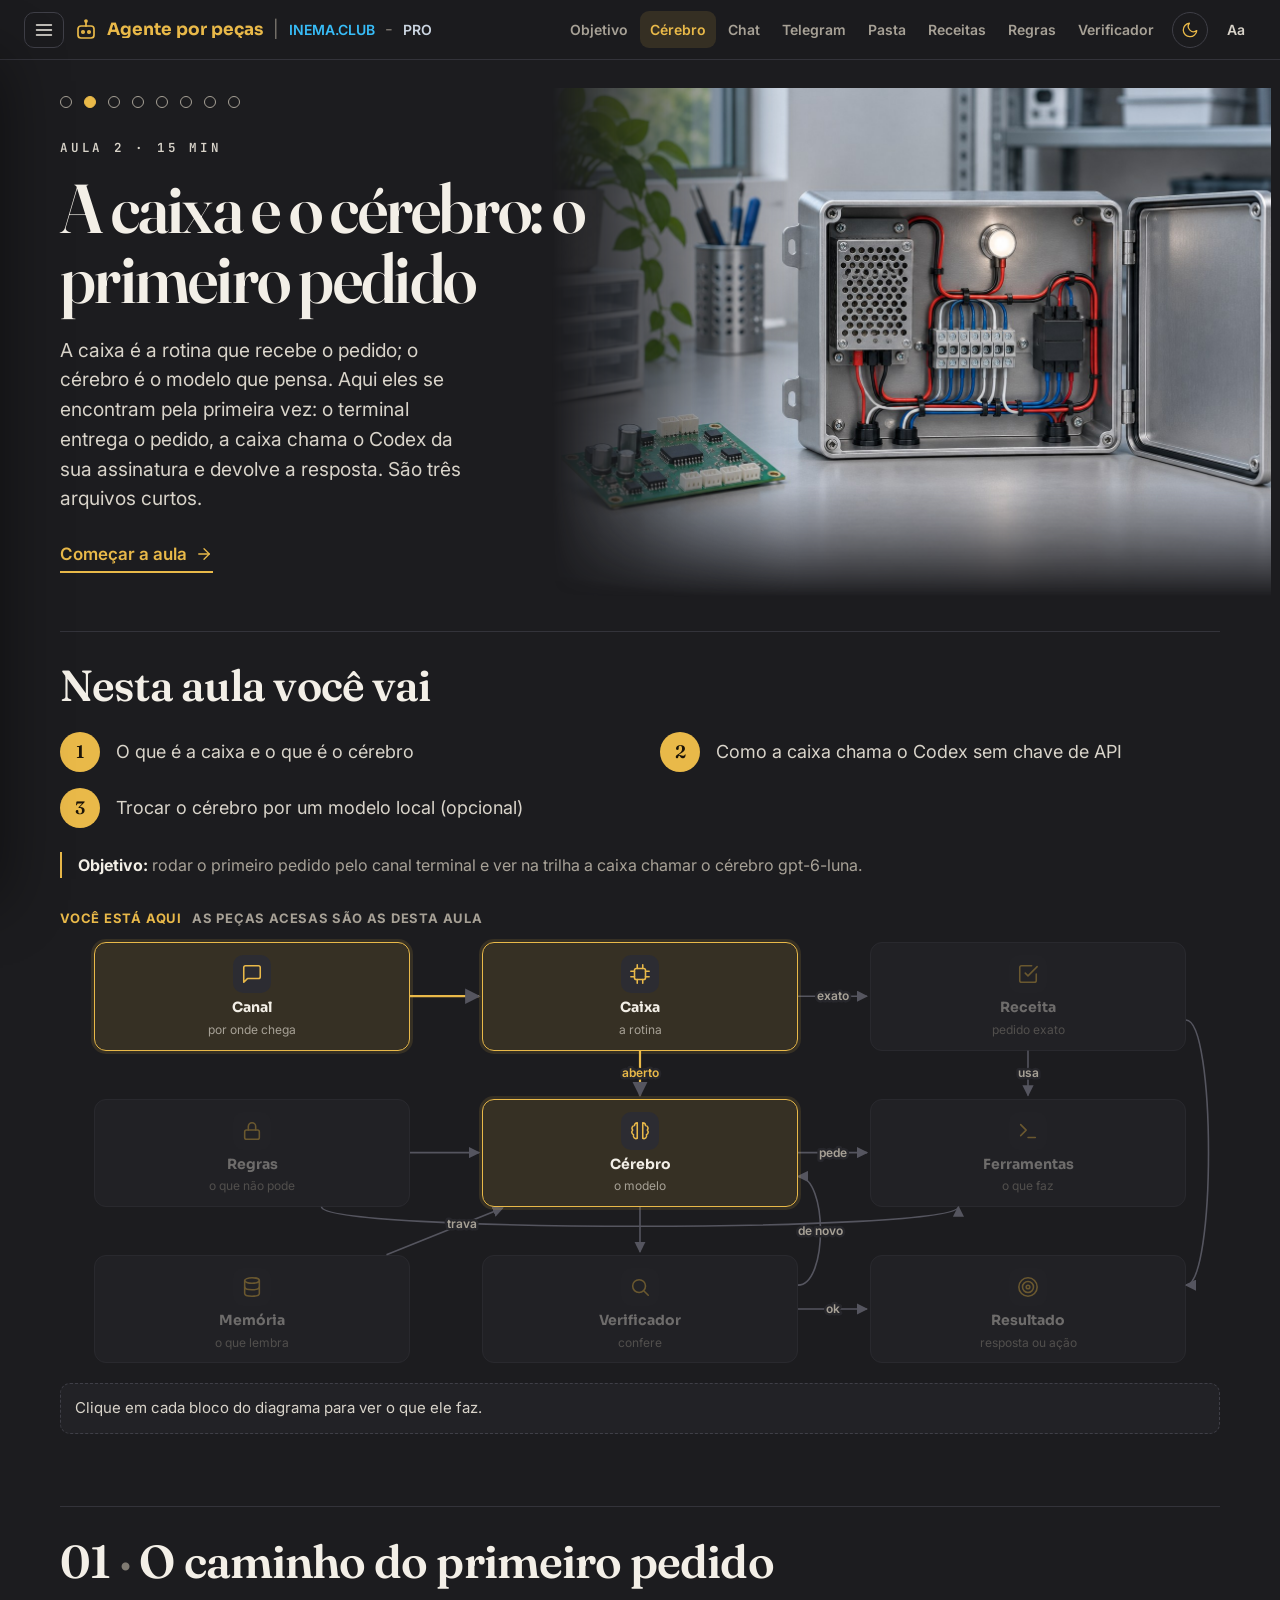
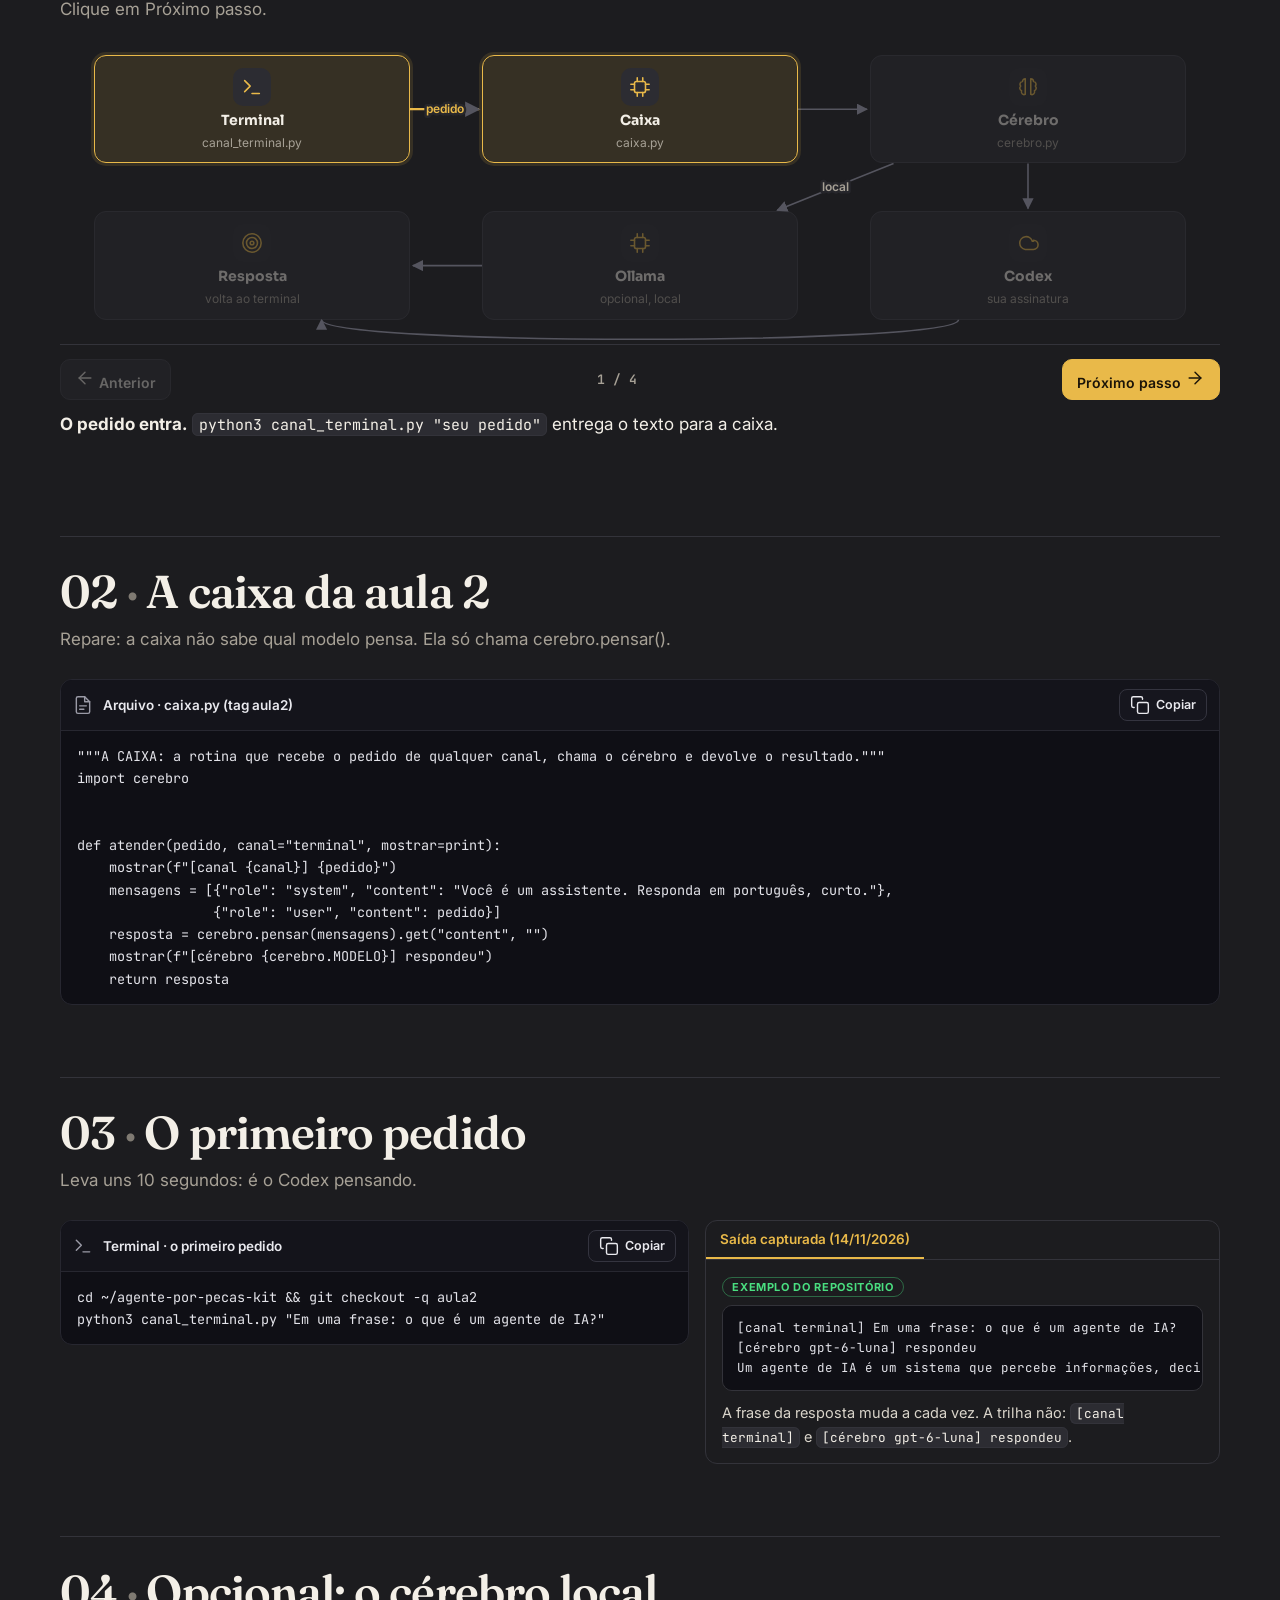
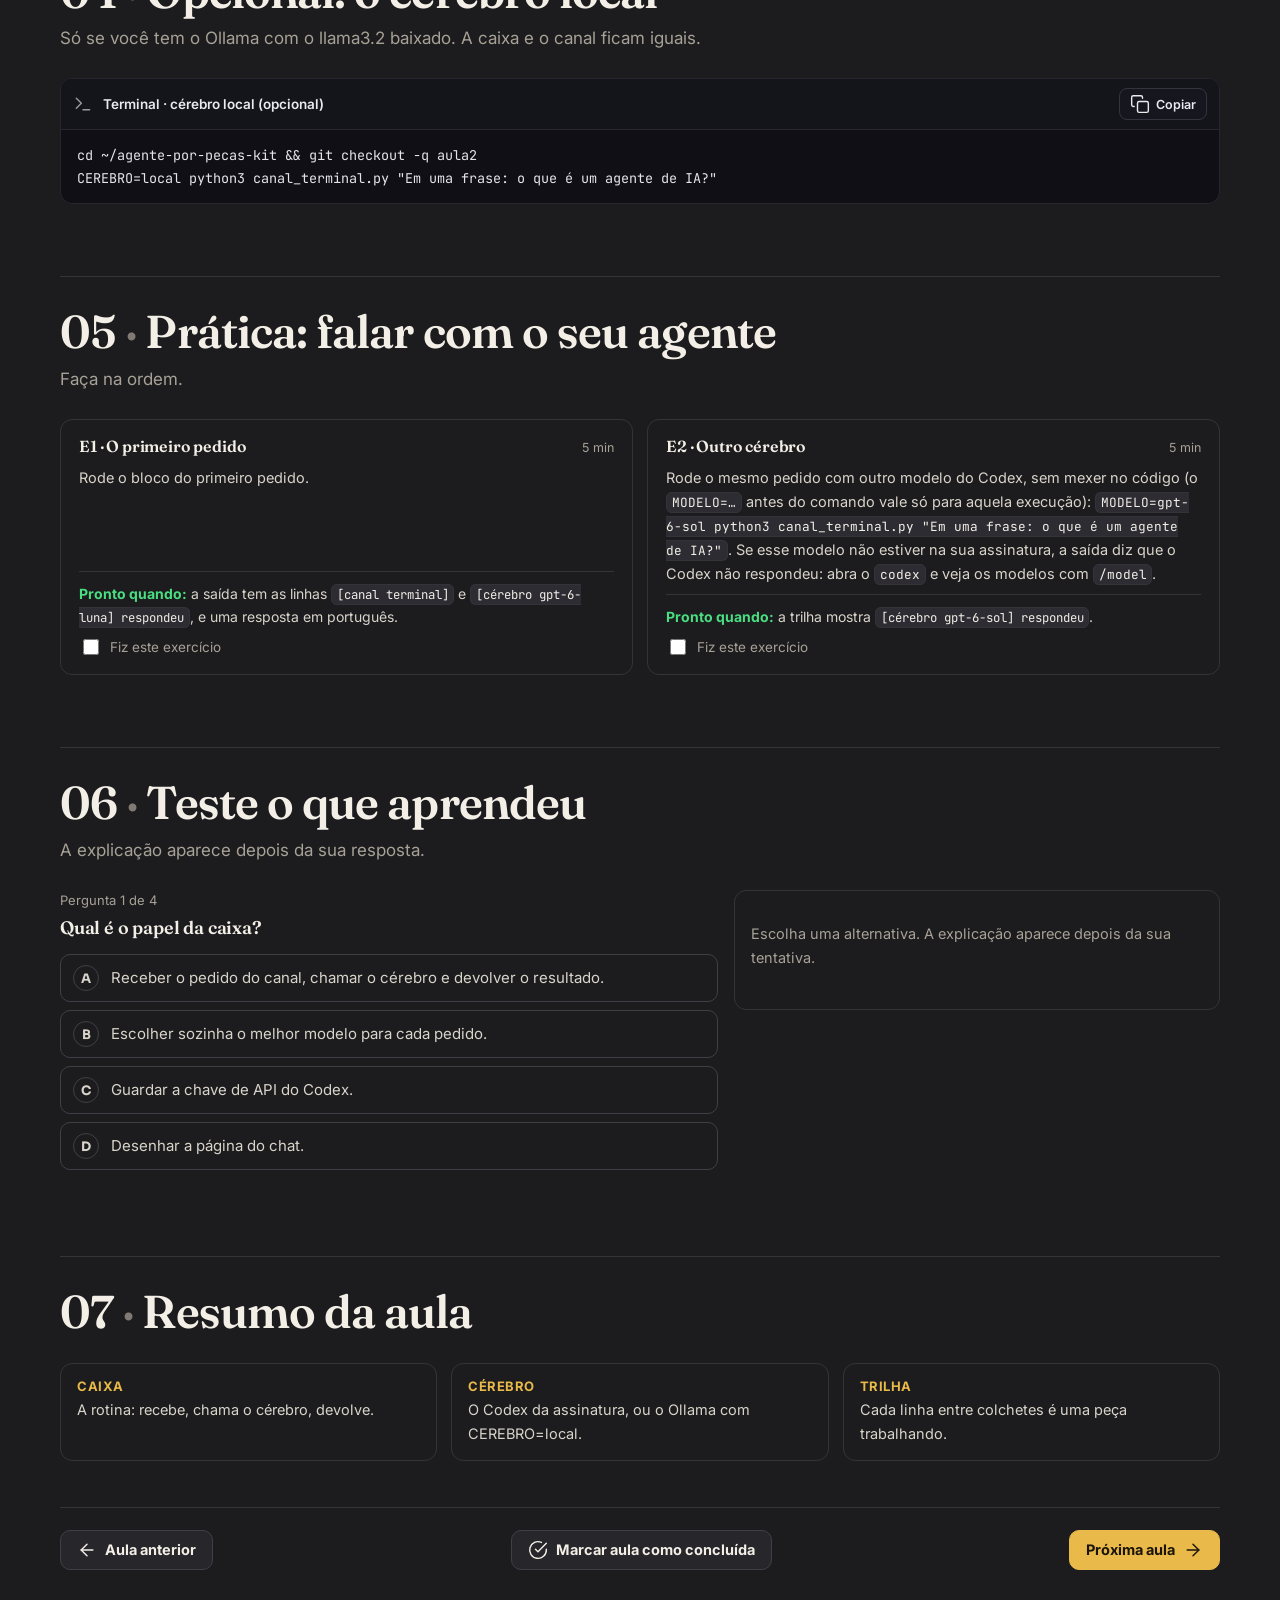
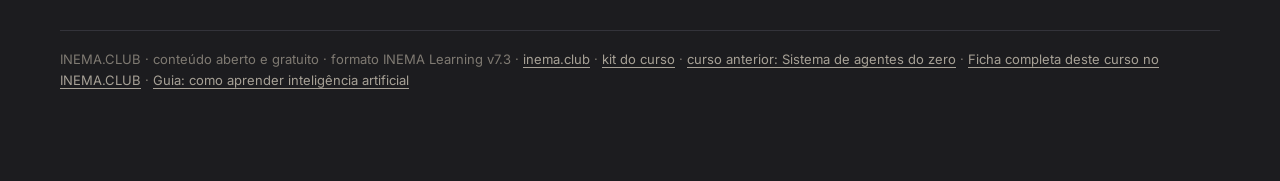
==== commit 64962e37: "curso: link para a ficha no INEMA.CLUB (id 393)" ====
--- a/aulas/caixa-cerebro/index.html
+++ b/aulas/caixa-cerebro/index.html
@@ -32,4 +32,4 @@
 python3 canal_terminal.py &quot;Em uma frase: o que é um agente de IA?&quot;</pre></div></div><div class="saida"><div class="saida-tabs" role="tablist"><button type="button" data-alvo="s0" aria-selected="true">Saída capturada (14/11/2026)</button></div><div class="saida-corpo" data-painel="s0"><span class="selo real">Exemplo do repositório</span><pre>[canal terminal] Em uma frase: o que é um agente de IA?
 [cérebro gpt-6-luna] respondeu
 Um agente de IA é um sistema que percebe informações, decide o que fazer e executa ações para atingir um objetivo.</pre><p>A frase da resposta muda a cada vez. A trilha não: <code>[canal terminal]</code> e <code>[cérebro gpt-6-luna] respondeu</code>.</p></div></div></div></section><section class="secao" id="s4"><div class="sec-cab"><div><h2><span class="sn">04</span><span class="sp" aria-hidden="true"> · </span>Opcional: o cérebro local</h2><p>Só se você tem o Ollama com o llama3.2 baixado. A caixa e o canal ficam iguais.</p></div></div><div class="cods um"><div><div class="cod"><div class="cod-cab"><svg class="ico" viewBox="0 0 24 24" aria-hidden="true"><polyline points="4 17 10 11 4 5"/><line x1="12" y1="19" x2="20" y2="19"/></svg><b>Terminal · cérebro local (opcional)</b><button type="button" class="copiar" data-rot="Copiar" data-ok="Copiado"><svg class="ico" viewBox="0 0 24 24" aria-hidden="true"><rect x="9" y="9" width="13" height="13" rx="2"/><path d="M5 15H4a2 2 0 0 1-2-2V4a2 2 0 0 1 2-2h9a2 2 0 0 1 2 2v1"/></svg><span>Copiar</span></button></div><pre>cd ~/agente-por-pecas-kit &amp;&amp; git checkout -q aula2
-CEREBRO=local python3 canal_terminal.py &quot;Em uma frase: o que é um agente de IA?&quot;</pre></div></div></div></section><section class="secao" id="s5"><div class="sec-cab"><div><h2><span class="sn">05</span><span class="sp" aria-hidden="true"> · </span>Prática: falar com o seu agente</h2><p>Faça na ordem.</p></div></div><div class="exs"><article class="exc"><div class="t"><h3>E1 · O primeiro pedido</h3><span class="min">5 min</span></div><p>Rode o bloco do primeiro pedido.</p><p class="pronto"><b>Pronto quando:</b> a saída tem as linhas <code>[canal terminal]</code> e <code>[cérebro gpt-6-luna] respondeu</code>, e uma resposta em português.</p><label><input type="checkbox" data-id="caixa-cerebro-e1"/>Fiz este exercício</label></article><article class="exc"><div class="t"><h3>E2 · Outro cérebro</h3><span class="min">5 min</span></div><p>Rode o mesmo pedido com outro modelo do Codex, sem mexer no código (o <code>MODELO=…</code> antes do comando vale só para aquela execução): <code>MODELO=gpt-6-sol python3 canal_terminal.py "Em uma frase: o que é um agente de IA?"</code>. Se esse modelo não estiver na sua assinatura, a saída diz que o Codex não respondeu: abra o <code>codex</code> e veja os modelos com <code>/model</code>.</p><p class="pronto"><b>Pronto quando:</b> a trilha mostra <code>[cérebro gpt-6-sol] respondeu</code>.</p><label><input type="checkbox" data-id="caixa-cerebro-e2"/>Fiz este exercício</label></article></div></section><section class="secao" id="s6"><div class="sec-cab"><div><h2><span class="sn">06</span><span class="sp" aria-hidden="true"> · </span>Teste o que aprendeu</h2><p>A explicação aparece depois da sua resposta.</p></div></div><div class="quiz"><div><div class="q-item"><p class="q-cont">Pergunta 1 de 4</p><p class="q-p">Qual é o papel da caixa?</p><div class="q-ops"><button type="button" class="q-op" data-certa="1"><span class="l">A</span>Receber o pedido do canal, chamar o cérebro e devolver o resultado.</button><button type="button" class="q-op" data-certa="0"><span class="l">B</span>Escolher sozinha o melhor modelo para cada pedido.</button><button type="button" class="q-op" data-certa="0"><span class="l">C</span>Guardar a chave de API do Codex.</button><button type="button" class="q-op" data-certa="0"><span class="l">D</span>Desenhar a página do chat.</button></div><template class="ok"><div class="r ok"><svg class="ico" viewBox="0 0 24 24" aria-hidden="true"><path d="M22 11.1V12a10 10 0 1 1-5.9-9.1"/><polyline points="22 4 12 14 9 11"/></svg>Correto</div>A caixa é a rotina. Ela não pensa: organiza o caminho entre o canal e o cérebro.</template><template class="no"><div class="r no"><svg class="ico" viewBox="0 0 24 24" aria-hidden="true"><circle cx="12" cy="12" r="10"/><line x1="15" y1="9" x2="9" y2="15"/><line x1="9" y1="9" x2="15" y2="15"/></svg>Não é essa</div>A caixa é a rotina. Ela não pensa: organiza o caminho entre o canal e o cérebro.<a class="q-ref" href="#s1"><svg class="ico" viewBox="0 0 24 24" aria-hidden="true"><line x1="5" y1="12" x2="19" y2="12"/><polyline points="12 5 19 12 12 19"/></svg>Rever: O caminho do primeiro pedido</a></template></div><div class="q-item" hidden><p class="q-cont">Pergunta 2 de 4</p><p class="q-p">Para trocar o Codex por um modelo local, o que muda?</p><div class="q-ops"><button type="button" class="q-op" data-certa="0"><span class="l">A</span>A caixa inteira, que é reescrita para o Ollama.</button><button type="button" class="q-op" data-certa="0"><span class="l">B</span>O canal, que passa a falar com o Ollama.</button><button type="button" class="q-op" data-certa="1"><span class="l">C</span>Nada no código: a variável CEREBRO=local.</button><button type="button" class="q-op" data-certa="0"><span class="l">D</span>O objetivo.md, que diz qual modelo usar.</button></div><template class="ok"><div class="r ok"><svg class="ico" viewBox="0 0 24 24" aria-hidden="true"><path d="M22 11.1V12a10 10 0 1 1-5.9-9.1"/><polyline points="22 4 12 14 9 11"/></svg>Correto</div>O <code>cerebro.py</code> lê a variável e chama o módulo local. Caixa e canal não sabem quem pensa.</template><template class="no"><div class="r no"><svg class="ico" viewBox="0 0 24 24" aria-hidden="true"><circle cx="12" cy="12" r="10"/><line x1="15" y1="9" x2="9" y2="15"/><line x1="9" y1="9" x2="15" y2="15"/></svg>Não é essa</div>O <code>cerebro.py</code> lê a variável e chama o módulo local. Caixa e canal não sabem quem pensa.<a class="q-ref" href="#s1"><svg class="ico" viewBox="0 0 24 24" aria-hidden="true"><line x1="5" y1="12" x2="19" y2="12"/><polyline points="12 5 19 12 12 19"/></svg>Rever: O caminho do primeiro pedido</a></template></div><div class="q-item" hidden><p class="q-cont">Pergunta 3 de 4</p><p class="q-p">Por que o Codex roda numa pasta vazia, só leitura?</p><div class="q-ops"><button type="button" class="q-op" data-certa="0"><span class="l">A</span>Porque fica mais rápido sem arquivos.</button><button type="button" class="q-op" data-certa="1"><span class="l">B</span>Porque ele só decide; quem mexe em arquivo é a caixa.</button><button type="button" class="q-op" data-certa="0"><span class="l">C</span>Porque a assinatura do ChatGPT não deixa o Codex gravar arquivos.</button><button type="button" class="q-op" data-certa="0"><span class="l">D</span>Porque o Python não consegue abrir outras pastas.</button></div><template class="ok"><div class="r ok"><svg class="ico" viewBox="0 0 24 24" aria-hidden="true"><path d="M22 11.1V12a10 10 0 1 1-5.9-9.1"/><polyline points="22 4 12 14 9 11"/></svg>Correto</div>O cérebro pensa, a caixa executa. Assim as regras das ferramentas valem sempre (aula 7).</template><template class="no"><div class="r no"><svg class="ico" viewBox="0 0 24 24" aria-hidden="true"><circle cx="12" cy="12" r="10"/><line x1="15" y1="9" x2="9" y2="15"/><line x1="9" y1="9" x2="15" y2="15"/></svg>Não é essa</div>O cérebro pensa, a caixa executa. Assim as regras das ferramentas valem sempre (aula 7).<a class="q-ref" href="#s2"><svg class="ico" viewBox="0 0 24 24" aria-hidden="true"><line x1="5" y1="12" x2="19" y2="12"/><polyline points="12 5 19 12 12 19"/></svg>Rever: A caixa da aula 2</a></template></div><div class="q-item" hidden><p class="q-cont">Pergunta 4 de 4</p><p class="q-p">A trilha mostra [cérebro gpt-6-sol] respondeu. O que aconteceu?</p><div class="q-ops"><button type="button" class="q-op" data-certa="0"><span class="l">A</span>O Codex trocou de modelo sozinho no meio da conversa.</button><button type="button" class="q-op" data-certa="0"><span class="l">B</span>O pedido foi para o cérebro local.</button><button type="button" class="q-op" data-certa="0"><span class="l">C</span>O canal terminal escolheu o modelo pelo pedido.</button><button type="button" class="q-op" data-certa="1"><span class="l">D</span>Você rodou com MODELO=gpt-6-sol.</button></div><template class="ok"><div class="r ok"><svg class="ico" viewBox="0 0 24 24" aria-hidden="true"><path d="M22 11.1V12a10 10 0 1 1-5.9-9.1"/><polyline points="22 4 12 14 9 11"/></svg>Correto</div>O modelo vem da variável <code>MODELO</code>. Sem ela, o padrão é o <code>gpt-6-luna</code>.</template><template class="no"><div class="r no"><svg class="ico" viewBox="0 0 24 24" aria-hidden="true"><circle cx="12" cy="12" r="10"/><line x1="15" y1="9" x2="9" y2="15"/><line x1="9" y1="9" x2="15" y2="15"/></svg>Não é essa</div>O modelo vem da variável <code>MODELO</code>. Sem ela, o padrão é o <code>gpt-6-luna</code>.<a class="q-ref" href="#s5"><svg class="ico" viewBox="0 0 24 24" aria-hidden="true"><line x1="5" y1="12" x2="19" y2="12"/><polyline points="12 5 19 12 12 19"/></svg>Rever: Prática: falar com o seu agente</a></template></div><div class="q-nav"><button type="button" class="btn neutro q-revisar" hidden>Revisar as erradas</button><button type="button" class="btn neutro q-refazer" hidden>Refazer o teste</button><button type="button" class="btn cheio q-prox" hidden data-fim="Ver resultado">Próxima pergunta <svg class="ico" viewBox="0 0 24 24" aria-hidden="true"><line x1="5" y1="12" x2="19" y2="12"/><polyline points="12 5 19 12 12 19"/></svg></button></div></div><div class="q-fb" aria-live="polite"></div><template class="total"><div class="r ok"><svg class="ico" viewBox="0 0 24 24" aria-hidden="true"><path d="M22 11.1V12a10 10 0 1 1-5.9-9.1"/><polyline points="22 4 12 14 9 11"/></svg>Teste concluído</div>Você acertou {a} de {n}. Acertando todas, a aula é marcada como concluída.</template><template class="q-aguarda"><p class="aguarda">Escolha uma alternativa. A explicação aparece depois da sua tentativa.</p></template></div></section><section class="secao" id="s7"><div class="sec-cab"><div><h2><span class="sn">07</span><span class="sp" aria-hidden="true"> · </span>Resumo da aula</h2></div></div><div class="resumo"><div><b>Caixa</b>A rotina: recebe, chama o cérebro, devolve.</div><div><b>Cérebro</b>O Codex da assinatura, ou o Ollama com CEREBRO=local.</div><div><b>Trilha</b>Cada linha entre colchetes é uma peça trabalhando.</div></div></section><div class="fim-aula"><a class="btn neutro" href="../../aulas/objetivo/index.html"><svg class="ico" viewBox="0 0 24 24" aria-hidden="true"><line x1="19" y1="12" x2="5" y2="12"/><polyline points="12 19 5 12 12 5"/></svg>Aula anterior</a><button type="button" class="btn neutro concluir" aria-pressed="false"><svg class="ico" viewBox="0 0 24 24" aria-hidden="true"><path d="M22 11.1V12a10 10 0 1 1-5.9-9.1"/><polyline points="22 4 12 14 9 11"/></svg>Marcar aula como concluída</button><a class="btn cheio" href="../../aulas/chat/index.html">Próxima aula <svg class="ico" viewBox="0 0 24 24" aria-hidden="true"><line x1="5" y1="12" x2="19" y2="12"/><polyline points="12 5 19 12 12 19"/></svg></a></div><footer class="rodape">INEMA.CLUB · conteúdo aberto e gratuito · formato INEMA Learning v7.3 · <a href="https://inema.club/">inema.club</a> · <a href="https://github.com/inematds/agente-por-pecas-kit">kit do curso</a> · <a href="https://inematds.github.io/agentes-do-zero-v72/">curso anterior: Sistema de agentes do zero</a></footer></div></main></div><script src="../../assets/v71.js"></script><script src="../../assets/v72.js"></script><script src="../../assets/v73-fluxo.js"></script></body></html>
+CEREBRO=local python3 canal_terminal.py &quot;Em uma frase: o que é um agente de IA?&quot;</pre></div></div></div></section><section class="secao" id="s5"><div class="sec-cab"><div><h2><span class="sn">05</span><span class="sp" aria-hidden="true"> · </span>Prática: falar com o seu agente</h2><p>Faça na ordem.</p></div></div><div class="exs"><article class="exc"><div class="t"><h3>E1 · O primeiro pedido</h3><span class="min">5 min</span></div><p>Rode o bloco do primeiro pedido.</p><p class="pronto"><b>Pronto quando:</b> a saída tem as linhas <code>[canal terminal]</code> e <code>[cérebro gpt-6-luna] respondeu</code>, e uma resposta em português.</p><label><input type="checkbox" data-id="caixa-cerebro-e1"/>Fiz este exercício</label></article><article class="exc"><div class="t"><h3>E2 · Outro cérebro</h3><span class="min">5 min</span></div><p>Rode o mesmo pedido com outro modelo do Codex, sem mexer no código (o <code>MODELO=…</code> antes do comando vale só para aquela execução): <code>MODELO=gpt-6-sol python3 canal_terminal.py "Em uma frase: o que é um agente de IA?"</code>. Se esse modelo não estiver na sua assinatura, a saída diz que o Codex não respondeu: abra o <code>codex</code> e veja os modelos com <code>/model</code>.</p><p class="pronto"><b>Pronto quando:</b> a trilha mostra <code>[cérebro gpt-6-sol] respondeu</code>.</p><label><input type="checkbox" data-id="caixa-cerebro-e2"/>Fiz este exercício</label></article></div></section><section class="secao" id="s6"><div class="sec-cab"><div><h2><span class="sn">06</span><span class="sp" aria-hidden="true"> · </span>Teste o que aprendeu</h2><p>A explicação aparece depois da sua resposta.</p></div></div><div class="quiz"><div><div class="q-item"><p class="q-cont">Pergunta 1 de 4</p><p class="q-p">Qual é o papel da caixa?</p><div class="q-ops"><button type="button" class="q-op" data-certa="1"><span class="l">A</span>Receber o pedido do canal, chamar o cérebro e devolver o resultado.</button><button type="button" class="q-op" data-certa="0"><span class="l">B</span>Escolher sozinha o melhor modelo para cada pedido.</button><button type="button" class="q-op" data-certa="0"><span class="l">C</span>Guardar a chave de API do Codex.</button><button type="button" class="q-op" data-certa="0"><span class="l">D</span>Desenhar a página do chat.</button></div><template class="ok"><div class="r ok"><svg class="ico" viewBox="0 0 24 24" aria-hidden="true"><path d="M22 11.1V12a10 10 0 1 1-5.9-9.1"/><polyline points="22 4 12 14 9 11"/></svg>Correto</div>A caixa é a rotina. Ela não pensa: organiza o caminho entre o canal e o cérebro.</template><template class="no"><div class="r no"><svg class="ico" viewBox="0 0 24 24" aria-hidden="true"><circle cx="12" cy="12" r="10"/><line x1="15" y1="9" x2="9" y2="15"/><line x1="9" y1="9" x2="15" y2="15"/></svg>Não é essa</div>A caixa é a rotina. Ela não pensa: organiza o caminho entre o canal e o cérebro.<a class="q-ref" href="#s1"><svg class="ico" viewBox="0 0 24 24" aria-hidden="true"><line x1="5" y1="12" x2="19" y2="12"/><polyline points="12 5 19 12 12 19"/></svg>Rever: O caminho do primeiro pedido</a></template></div><div class="q-item" hidden><p class="q-cont">Pergunta 2 de 4</p><p class="q-p">Para trocar o Codex por um modelo local, o que muda?</p><div class="q-ops"><button type="button" class="q-op" data-certa="0"><span class="l">A</span>A caixa inteira, que é reescrita para o Ollama.</button><button type="button" class="q-op" data-certa="0"><span class="l">B</span>O canal, que passa a falar com o Ollama.</button><button type="button" class="q-op" data-certa="1"><span class="l">C</span>Nada no código: a variável CEREBRO=local.</button><button type="button" class="q-op" data-certa="0"><span class="l">D</span>O objetivo.md, que diz qual modelo usar.</button></div><template class="ok"><div class="r ok"><svg class="ico" viewBox="0 0 24 24" aria-hidden="true"><path d="M22 11.1V12a10 10 0 1 1-5.9-9.1"/><polyline points="22 4 12 14 9 11"/></svg>Correto</div>O <code>cerebro.py</code> lê a variável e chama o módulo local. Caixa e canal não sabem quem pensa.</template><template class="no"><div class="r no"><svg class="ico" viewBox="0 0 24 24" aria-hidden="true"><circle cx="12" cy="12" r="10"/><line x1="15" y1="9" x2="9" y2="15"/><line x1="9" y1="9" x2="15" y2="15"/></svg>Não é essa</div>O <code>cerebro.py</code> lê a variável e chama o módulo local. Caixa e canal não sabem quem pensa.<a class="q-ref" href="#s1"><svg class="ico" viewBox="0 0 24 24" aria-hidden="true"><line x1="5" y1="12" x2="19" y2="12"/><polyline points="12 5 19 12 12 19"/></svg>Rever: O caminho do primeiro pedido</a></template></div><div class="q-item" hidden><p class="q-cont">Pergunta 3 de 4</p><p class="q-p">Por que o Codex roda numa pasta vazia, só leitura?</p><div class="q-ops"><button type="button" class="q-op" data-certa="0"><span class="l">A</span>Porque fica mais rápido sem arquivos.</button><button type="button" class="q-op" data-certa="1"><span class="l">B</span>Porque ele só decide; quem mexe em arquivo é a caixa.</button><button type="button" class="q-op" data-certa="0"><span class="l">C</span>Porque a assinatura do ChatGPT não deixa o Codex gravar arquivos.</button><button type="button" class="q-op" data-certa="0"><span class="l">D</span>Porque o Python não consegue abrir outras pastas.</button></div><template class="ok"><div class="r ok"><svg class="ico" viewBox="0 0 24 24" aria-hidden="true"><path d="M22 11.1V12a10 10 0 1 1-5.9-9.1"/><polyline points="22 4 12 14 9 11"/></svg>Correto</div>O cérebro pensa, a caixa executa. Assim as regras das ferramentas valem sempre (aula 7).</template><template class="no"><div class="r no"><svg class="ico" viewBox="0 0 24 24" aria-hidden="true"><circle cx="12" cy="12" r="10"/><line x1="15" y1="9" x2="9" y2="15"/><line x1="9" y1="9" x2="15" y2="15"/></svg>Não é essa</div>O cérebro pensa, a caixa executa. Assim as regras das ferramentas valem sempre (aula 7).<a class="q-ref" href="#s2"><svg class="ico" viewBox="0 0 24 24" aria-hidden="true"><line x1="5" y1="12" x2="19" y2="12"/><polyline points="12 5 19 12 12 19"/></svg>Rever: A caixa da aula 2</a></template></div><div class="q-item" hidden><p class="q-cont">Pergunta 4 de 4</p><p class="q-p">A trilha mostra [cérebro gpt-6-sol] respondeu. O que aconteceu?</p><div class="q-ops"><button type="button" class="q-op" data-certa="0"><span class="l">A</span>O Codex trocou de modelo sozinho no meio da conversa.</button><button type="button" class="q-op" data-certa="0"><span class="l">B</span>O pedido foi para o cérebro local.</button><button type="button" class="q-op" data-certa="0"><span class="l">C</span>O canal terminal escolheu o modelo pelo pedido.</button><button type="button" class="q-op" data-certa="1"><span class="l">D</span>Você rodou com MODELO=gpt-6-sol.</button></div><template class="ok"><div class="r ok"><svg class="ico" viewBox="0 0 24 24" aria-hidden="true"><path d="M22 11.1V12a10 10 0 1 1-5.9-9.1"/><polyline points="22 4 12 14 9 11"/></svg>Correto</div>O modelo vem da variável <code>MODELO</code>. Sem ela, o padrão é o <code>gpt-6-luna</code>.</template><template class="no"><div class="r no"><svg class="ico" viewBox="0 0 24 24" aria-hidden="true"><circle cx="12" cy="12" r="10"/><line x1="15" y1="9" x2="9" y2="15"/><line x1="9" y1="9" x2="15" y2="15"/></svg>Não é essa</div>O modelo vem da variável <code>MODELO</code>. Sem ela, o padrão é o <code>gpt-6-luna</code>.<a class="q-ref" href="#s5"><svg class="ico" viewBox="0 0 24 24" aria-hidden="true"><line x1="5" y1="12" x2="19" y2="12"/><polyline points="12 5 19 12 12 19"/></svg>Rever: Prática: falar com o seu agente</a></template></div><div class="q-nav"><button type="button" class="btn neutro q-revisar" hidden>Revisar as erradas</button><button type="button" class="btn neutro q-refazer" hidden>Refazer o teste</button><button type="button" class="btn cheio q-prox" hidden data-fim="Ver resultado">Próxima pergunta <svg class="ico" viewBox="0 0 24 24" aria-hidden="true"><line x1="5" y1="12" x2="19" y2="12"/><polyline points="12 5 19 12 12 19"/></svg></button></div></div><div class="q-fb" aria-live="polite"></div><template class="total"><div class="r ok"><svg class="ico" viewBox="0 0 24 24" aria-hidden="true"><path d="M22 11.1V12a10 10 0 1 1-5.9-9.1"/><polyline points="22 4 12 14 9 11"/></svg>Teste concluído</div>Você acertou {a} de {n}. Acertando todas, a aula é marcada como concluída.</template><template class="q-aguarda"><p class="aguarda">Escolha uma alternativa. A explicação aparece depois da sua tentativa.</p></template></div></section><section class="secao" id="s7"><div class="sec-cab"><div><h2><span class="sn">07</span><span class="sp" aria-hidden="true"> · </span>Resumo da aula</h2></div></div><div class="resumo"><div><b>Caixa</b>A rotina: recebe, chama o cérebro, devolve.</div><div><b>Cérebro</b>O Codex da assinatura, ou o Ollama com CEREBRO=local.</div><div><b>Trilha</b>Cada linha entre colchetes é uma peça trabalhando.</div></div></section><div class="fim-aula"><a class="btn neutro" href="../../aulas/objetivo/index.html"><svg class="ico" viewBox="0 0 24 24" aria-hidden="true"><line x1="19" y1="12" x2="5" y2="12"/><polyline points="12 19 5 12 12 5"/></svg>Aula anterior</a><button type="button" class="btn neutro concluir" aria-pressed="false"><svg class="ico" viewBox="0 0 24 24" aria-hidden="true"><path d="M22 11.1V12a10 10 0 1 1-5.9-9.1"/><polyline points="22 4 12 14 9 11"/></svg>Marcar aula como concluída</button><a class="btn cheio" href="../../aulas/chat/index.html">Próxima aula <svg class="ico" viewBox="0 0 24 24" aria-hidden="true"><line x1="5" y1="12" x2="19" y2="12"/><polyline points="12 5 19 12 12 19"/></svg></a></div><footer class="rodape">INEMA.CLUB · conteúdo aberto e gratuito · formato INEMA Learning v7.3 · <a href="https://inema.club/">inema.club</a> · <a href="https://github.com/inematds/agente-por-pecas-kit">kit do curso</a> · <a href="https://inematds.github.io/agentes-do-zero-v72/">curso anterior: Sistema de agentes do zero</a> · <a href="https://www.inema.club/cursos/393-agente-por-pecas-monte-um-agente-que-atende-no-telegram-e-so-confere-antes-de-dizer-pronto/">Ficha completa deste curso no INEMA.CLUB</a> · <a href="https://www.inema.club/aprender-inteligencia-artificial/">Guia: como aprender inteligência artificial</a></footer></div></main></div><script src="../../assets/v71.js"></script><script src="../../assets/v72.js"></script><script src="../../assets/v73-fluxo.js"></script></body></html>
